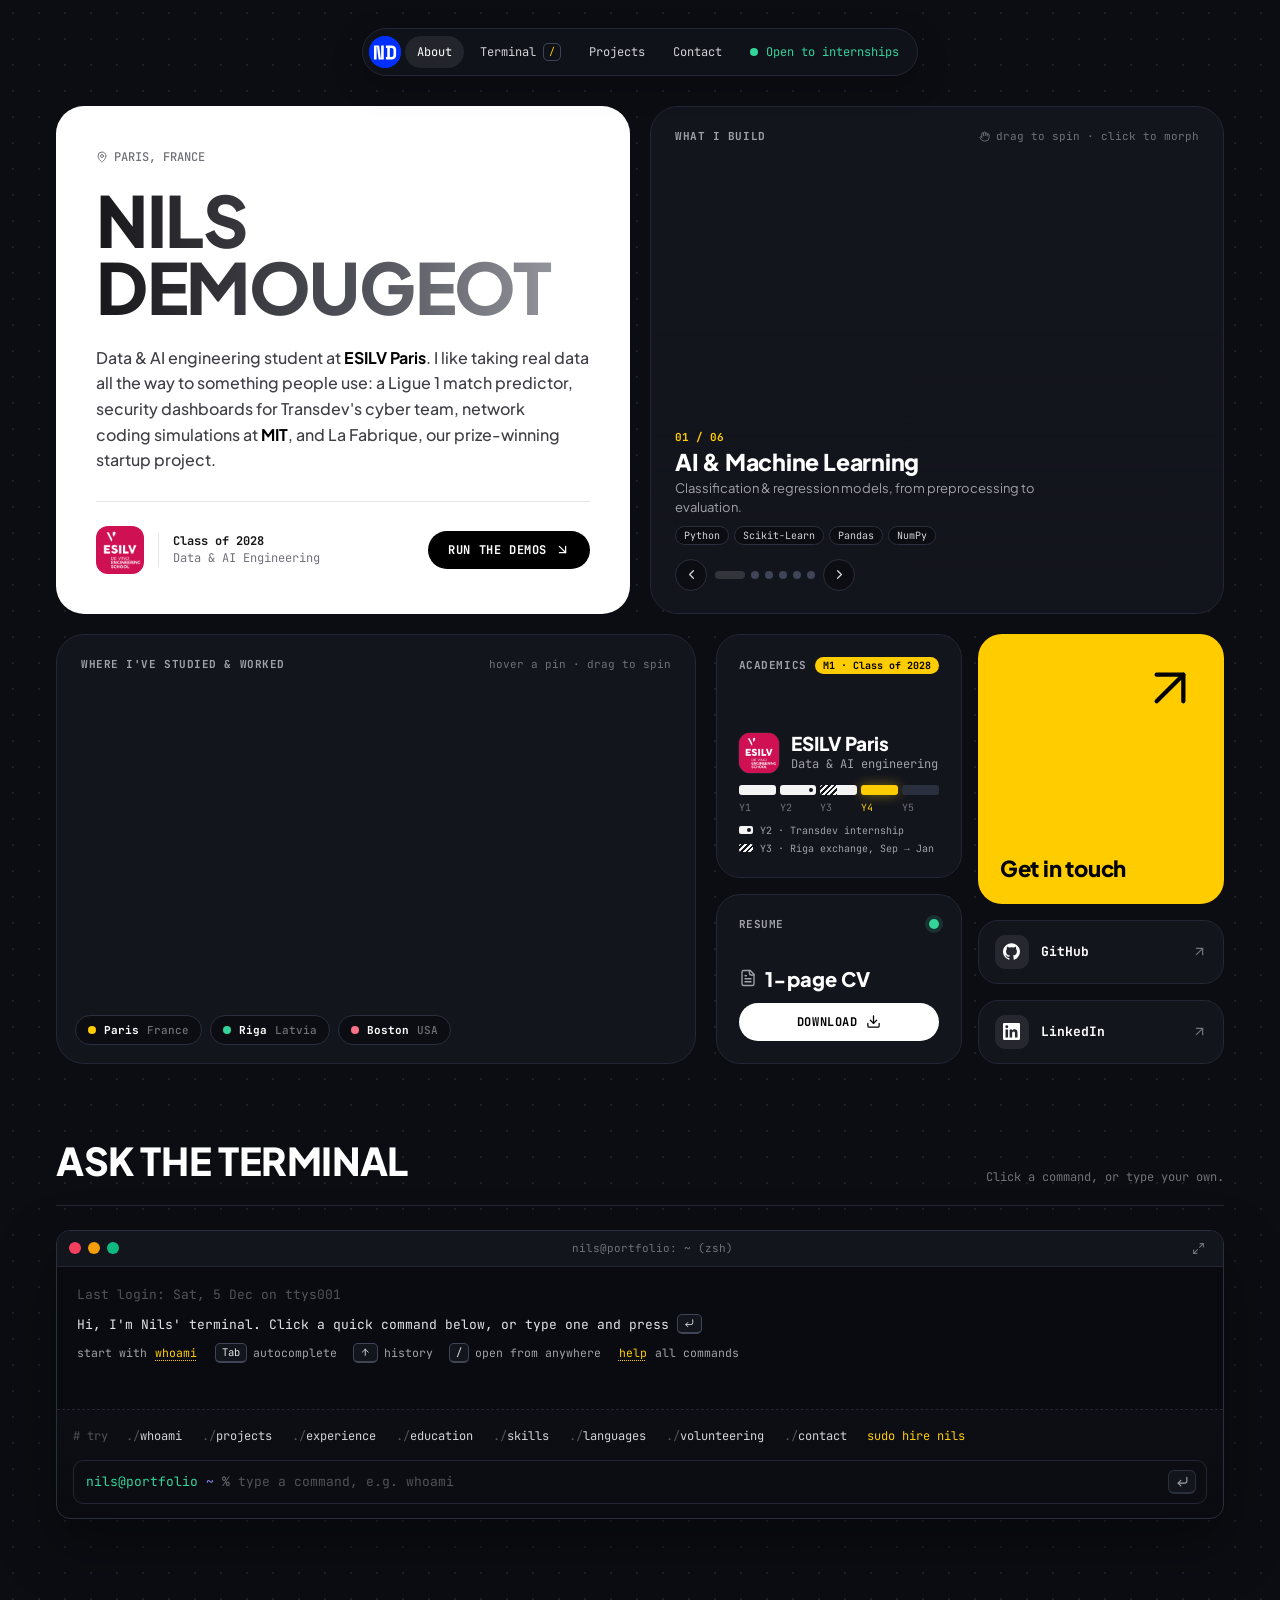
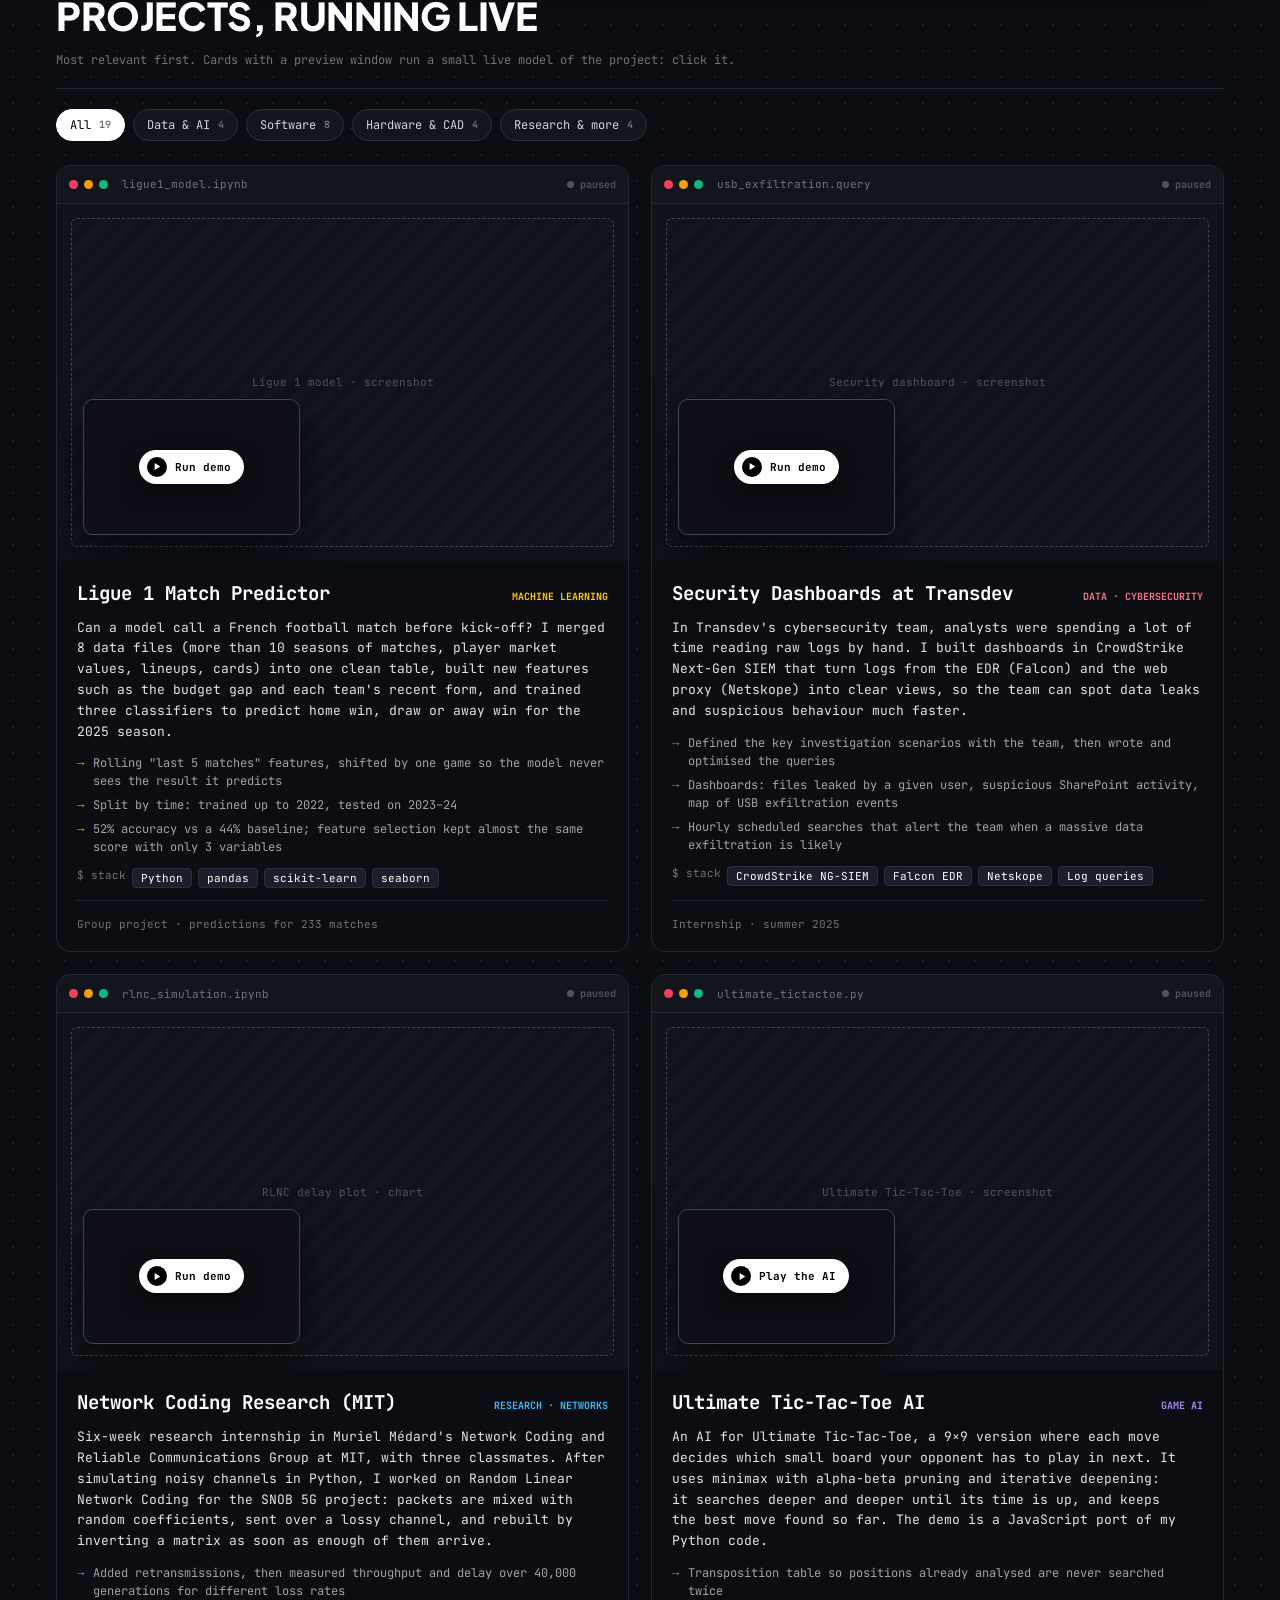
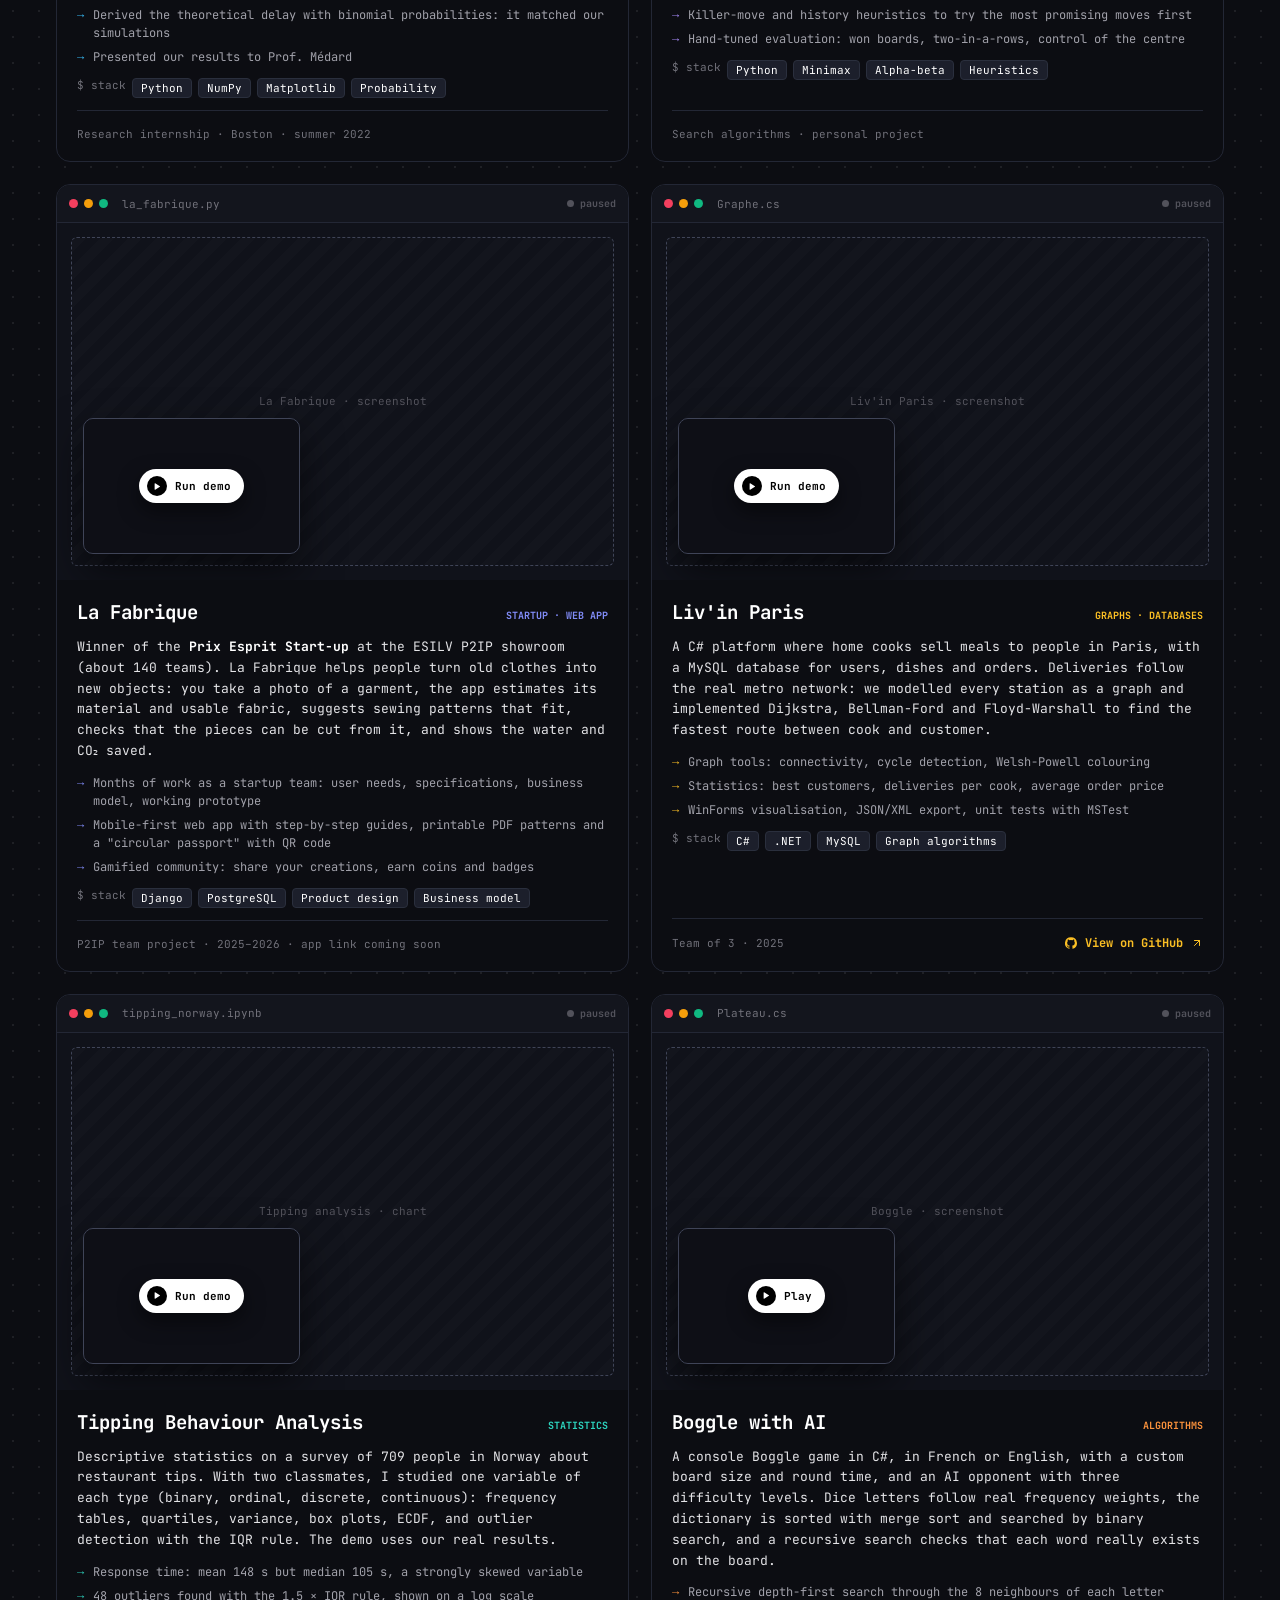
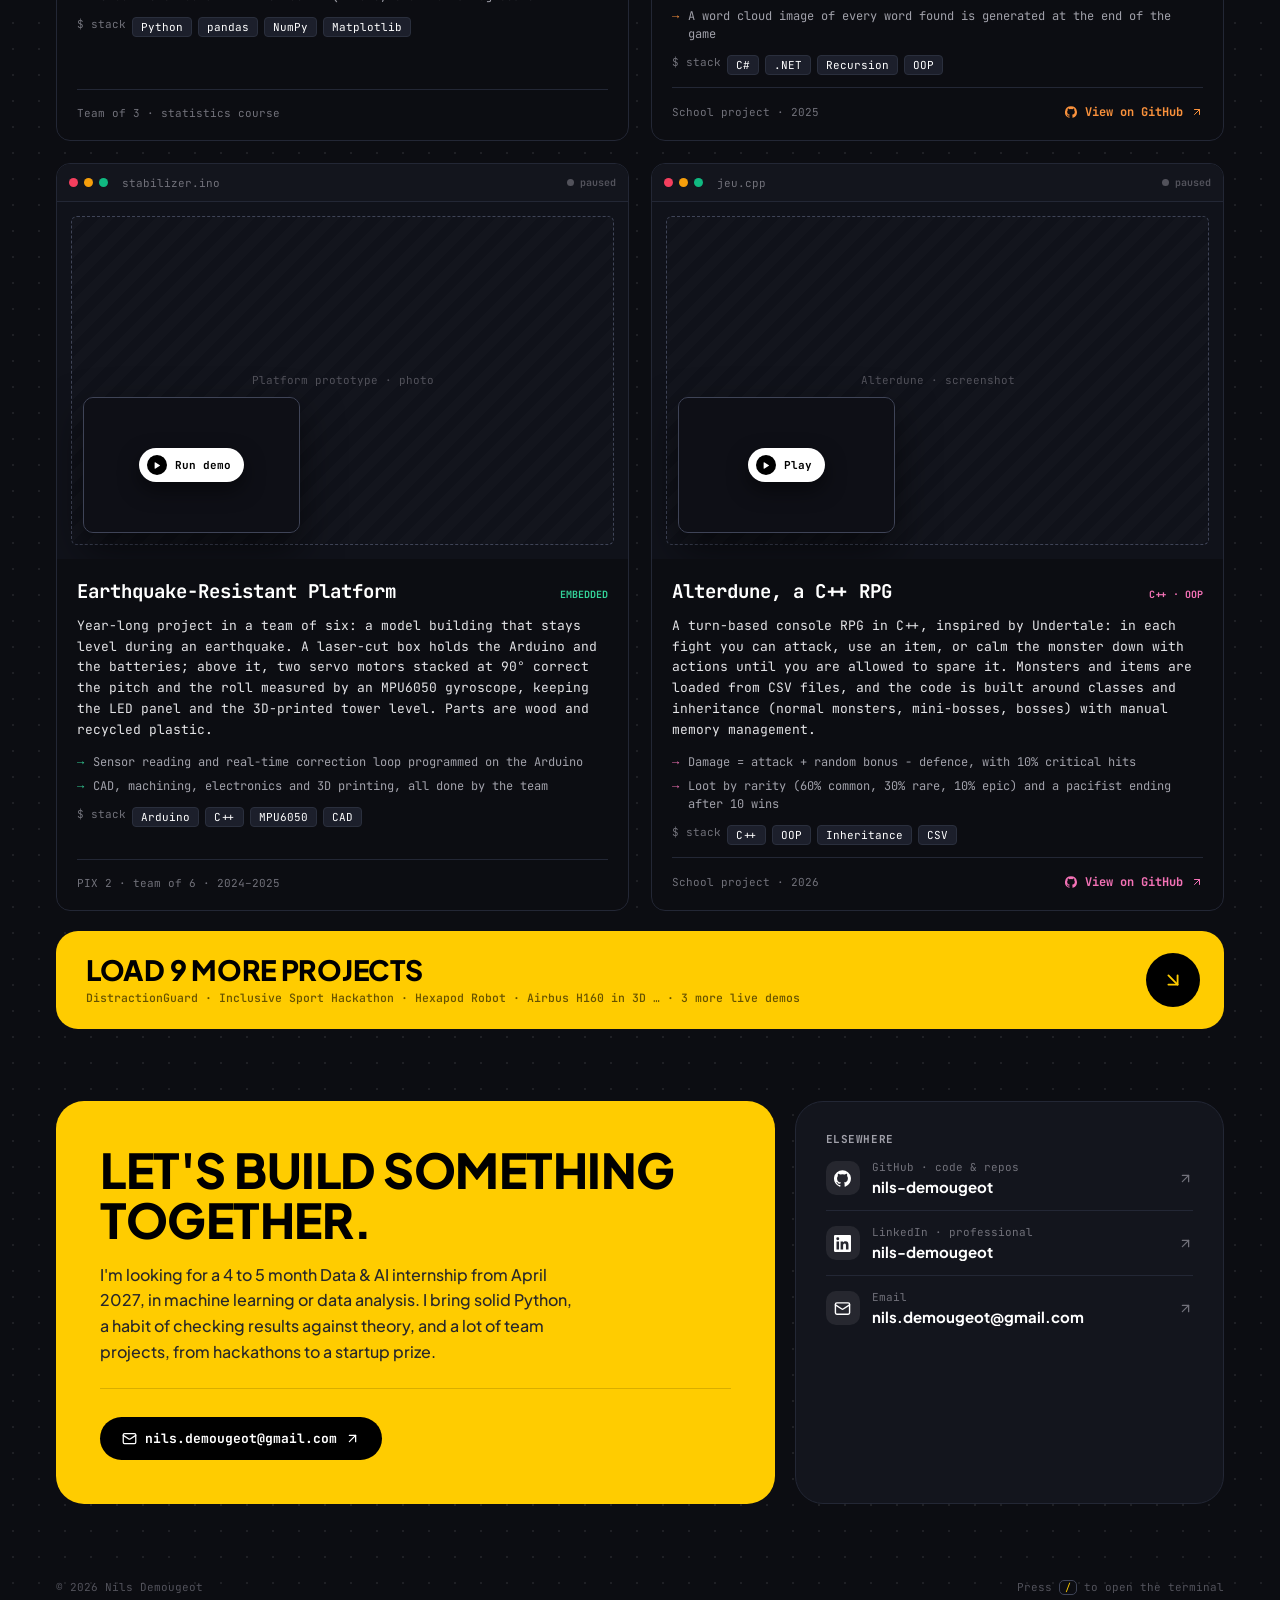
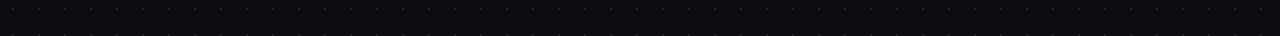
==== index.html @ 5288e1e4 "portfolio-v1" ====
<!DOCTYPE html>
<html lang="en">
<head>
  <meta charset="utf-8">
  <meta name="viewport" content="width=device-width, initial-scale=1">
  <title>Nils Demougeot · Data & AI Engineering</title>
  <meta name="description" content="Nils Demougeot, Data & AI engineering student at ESILV Paris. Machine learning, full-stack web, embedded systems, networks and security. Looking for a Data / AI internship from April 2027.">
  <meta name="author" content="Nils Demougeot">
  <meta name="theme-color" content="#0c0d12">
  <meta property="og:type" content="website">
  <meta property="og:title" content="Nils Demougeot · Data & AI Engineering">
  <meta property="og:description" content="Interactive portfolio: machine learning, full-stack web, embedded systems and networks. Projects running live in the browser.">
  <meta property="og:url" content="https://nils-demougeot.github.io/">
  <meta name="twitter:card" content="summary">
  <link rel="icon" href="assets/img/logo-nd.png" type="image/png">
  <link rel="apple-touch-icon" href="assets/img/logo-nd.png">
  <link rel="preload" href="assets/fonts/plus-jakarta-sans-latin.woff2" as="font" type="font/woff2" crossorigin>
  <link rel="preload" href="assets/fonts/jetbrains-mono-latin.woff2" as="font" type="font/woff2" crossorigin>
  <link rel="stylesheet" href="assets/css/style.css">
  <script>
    // Decide before first paint whether the intro plays, so nothing flashes.
    (function () {
      var d = document.documentElement, seen = false;
      try { seen = sessionStorage.getItem('nd-intro') === '1'; } catch (e) {}
      var reduce = window.matchMedia && matchMedia('(prefers-reduced-motion: reduce)').matches;
      d.classList.add('js');
      if (!seen && !reduce && !location.hash) d.classList.add('intro-on');
    })();
  </script>
</head>
<body>

<svg class="sprite" xmlns="http://www.w3.org/2000/svg" aria-hidden="true">
  <symbol id="i-arrow-up-right" viewBox="0 0 24 24"><path d="M7 17 17 7"/><path d="M7 7h10v10"/></symbol>
  <symbol id="i-arrow-down-right" viewBox="0 0 24 24"><path d="m7 7 10 10"/><path d="M17 7v10H7"/></symbol>
  <symbol id="i-arrow-left" viewBox="0 0 24 24"><path d="m12 19-7-7 7-7"/><path d="M19 12H5"/></symbol>
  <symbol id="i-arrow-up" viewBox="0 0 24 24"><path d="M12 19V5"/><path d="m5 12 7-7 7 7"/></symbol>
  <symbol id="i-chevron-left" viewBox="0 0 24 24"><path d="m15 18-6-6 6-6"/></symbol>
  <symbol id="i-chevron-right" viewBox="0 0 24 24"><path d="m9 18 6-6-6-6"/></symbol>
  <symbol id="i-download" viewBox="0 0 24 24"><path d="M21 15v4a2 2 0 0 1-2 2H5a2 2 0 0 1-2-2v-4"/><path d="m7 10 5 5 5-5"/><path d="M12 15V3"/></symbol>
  <symbol id="i-play" viewBox="0 0 24 24"><path d="M7 4.5v15a1 1 0 0 0 1.5.86l12.5-7.5a1 1 0 0 0 0-1.72L8.5 3.64A1 1 0 0 0 7 4.5z" fill="currentColor" stroke="none"/></symbol>
  <symbol id="i-refresh" viewBox="0 0 24 24"><path d="M3 12a9 9 0 1 0 9-9 9.75 9.75 0 0 0-6.74 2.74L3 8"/><path d="M3 3v5h5"/></symbol>
  <symbol id="i-enter" viewBox="0 0 24 24"><path d="m9 10-5 5 5 5"/><path d="M20 4v7a4 4 0 0 1-4 4H4"/></symbol>
  <symbol id="i-check" viewBox="0 0 24 24"><path d="M20 6 9 17l-5-5"/></symbol>
  <symbol id="i-mail" viewBox="0 0 24 24"><rect x="2" y="4" width="20" height="16" rx="2"/><path d="m22 7-8.97 5.7a1.94 1.94 0 0 1-2.06 0L2 7"/></symbol>
  <symbol id="i-user" viewBox="0 0 24 24"><circle cx="12" cy="8" r="5"/><path d="M20 21a8 8 0 0 0-16 0"/></symbol>
  <symbol id="i-briefcase" viewBox="0 0 24 24"><path d="M16 20V4a2 2 0 0 0-2-2h-4a2 2 0 0 0-2 2v16"/><rect x="2" y="6" width="20" height="14" rx="2"/></symbol>
  <symbol id="i-cap" viewBox="0 0 24 24"><path d="M21.42 10.92a1 1 0 0 0-.02-1.84L12.83 5.18a2 2 0 0 0-1.66 0L2.6 9.08a1 1 0 0 0 0 1.83l8.57 3.91a2 2 0 0 0 1.66 0z"/><path d="M22 10v6"/><path d="M6 12.5V16a6 3 0 0 0 12 0v-3.5"/></symbol>
  <symbol id="i-cpu" viewBox="0 0 24 24"><rect x="4" y="4" width="16" height="16" rx="2"/><rect x="9" y="9" width="6" height="6" rx="1"/><path d="M15 2v2M15 20v2M2 15h2M2 9h2M20 15h2M20 9h2M9 2v2M9 20v2"/></symbol>
  <symbol id="i-languages" viewBox="0 0 24 24"><path d="m5 8 6 6"/><path d="m4 14 6-6 2-3"/><path d="M2 5h12"/><path d="M7 2h1"/><path d="m22 22-5-10-5 10"/><path d="M14 18h6"/></symbol>
  <symbol id="i-leaf" viewBox="0 0 24 24"><path d="M11 20A7 7 0 0 1 9.8 6.1C15.5 5 17 4.48 19 2c1 2 2 4.18 2 8 0 5.5-4.78 10-10 10Z"/><path d="M2 21c0-3 1.85-5.36 5.08-6C9.5 14.52 12 13 13 12"/></symbol>
  <symbol id="i-sparkles" viewBox="0 0 24 24"><path d="M9.94 15.5A2 2 0 0 0 8.5 14.06l-6.14-1.58a.5.5 0 0 1 0-.96L8.5 9.94A2 2 0 0 0 9.94 8.5l1.58-6.14a.5.5 0 0 1 .96 0l1.58 6.14a2 2 0 0 0 1.44 1.44l6.14 1.58a.5.5 0 0 1 0 .96l-6.14 1.58a2 2 0 0 0-1.44 1.44l-1.58 6.14a.5.5 0 0 1-.96 0z"/></symbol>
  <symbol id="i-maximize" viewBox="0 0 24 24"><path d="M15 3h6v6"/><path d="M9 21H3v-6"/><path d="m21 3-7 7"/><path d="m3 21 7-7"/></symbol>
  <symbol id="i-minimize" viewBox="0 0 24 24"><path d="M4 14h6v6"/><path d="M20 10h-6V4"/><path d="m14 10 7-7"/><path d="m3 21 7-7"/></symbol>
  <symbol id="i-pin" viewBox="0 0 24 24"><path d="M20 10c0 5-5.54 10.19-7.4 11.8a1 1 0 0 1-1.2 0C9.54 20.19 4 15 4 10a8 8 0 0 1 16 0"/><circle cx="12" cy="10" r="3"/></symbol>
  <symbol id="i-scissors" viewBox="0 0 24 24"><circle cx="6" cy="6" r="3"/><circle cx="6" cy="18" r="3"/><path d="M20 4 8.12 15.88"/><path d="M14.47 14.48 20 20"/><path d="M8.12 8.12 12 12"/></symbol>
  <symbol id="i-file" viewBox="0 0 24 24"><path d="M15 2H6a2 2 0 0 0-2 2v16a2 2 0 0 0 2 2h12a2 2 0 0 0 2-2V7Z"/><path d="M14 2v4a2 2 0 0 0 2 2h4"/><path d="M10 9H8M16 13H8M16 17H8"/></symbol>
  <symbol id="i-hand" viewBox="0 0 24 24"><path d="M18 11V6a2 2 0 0 0-4 0v0"/><path d="M14 10V4a2 2 0 0 0-4 0v2"/><path d="M10 10.5V6a2 2 0 0 0-4 0v8"/><path d="M18 8a2 2 0 1 1 4 0v6a8 8 0 0 1-8 8h-2c-2.8 0-4.5-.86-5.99-2.34l-3.6-3.6a2 2 0 0 1 2.83-2.82L7 15"/></symbol>
  <symbol id="i-github" viewBox="0 0 24 24"><path fill="currentColor" stroke="none" d="M12 .3a12 12 0 0 0-3.8 23.38c.6.12.83-.26.83-.57L9 21.07c-3.34.72-4.04-1.61-4.04-1.61-.55-1.39-1.34-1.76-1.34-1.76-1.08-.74.09-.73.09-.73 1.2.09 1.84 1.24 1.84 1.24 1.07 1.83 2.8 1.3 3.49 1 .1-.78.42-1.31.76-1.61-2.66-.3-5.47-1.33-5.47-5.93 0-1.31.47-2.38 1.24-3.22-.14-.3-.54-1.52.1-3.18 0 0 1-.32 3.3 1.23a11.5 11.5 0 0 1 6 0c2.28-1.55 3.29-1.23 3.29-1.23.64 1.66.24 2.88.12 3.18a4.65 4.65 0 0 1 1.23 3.22c0 4.61-2.8 5.63-5.48 5.92.42.36.81 1.1.81 2.22l-.01 3.29c0 .31.2.69.82.57A12 12 0 0 0 12 .3"/></symbol>
  <symbol id="i-linkedin" viewBox="0 0 24 24"><path fill="currentColor" stroke="none" d="M20.45 20.45h-3.56v-5.57c0-1.33-.02-3.04-1.85-3.04-1.85 0-2.14 1.45-2.14 2.94v5.67H9.35V9h3.41v1.56h.05c.48-.9 1.64-1.85 3.37-1.85 3.6 0 4.27 2.37 4.27 5.46v6.28zM5.34 7.43a2.06 2.06 0 1 1 0-4.13 2.06 2.06 0 0 1 0 4.13zM7.12 20.45H3.56V9h3.56v11.45zM22.22 0H1.77C.79 0 0 .77 0 1.73v20.54C0 23.23.79 24 1.77 24h20.45c.98 0 1.78-.77 1.78-1.73V1.73C24 .77 23.2 0 22.22 0z"/></symbol>
</svg>

<!-- Intro: a small dotted globe assembles while the name slides in -->
<div id="intro" aria-hidden="true">
  <div class="intro-stage">
    <canvas id="introCanvas"></canvas>
    <div class="intro-name" id="introName">Nils Demougeot</div>
    <div class="intro-sub">Data &amp; AI Engineering · Paris</div>
    <i class="intro-bar"><b></b></i>
  </div>
  <span class="intro-skip">click to skip</span>
  <canvas id="introFx"></canvas>
</div>

<!-- Dot grid: drawn on canvas so the cursor can light it and gently push the dots -->
<canvas id="grid" aria-hidden="true"></canvas>

<div class="page">
  <nav class="nav" aria-label="Main">
    <div class="nav-pill">
      <a href="#top" class="nav-logo" aria-label="Back to top"><img src="assets/img/logo-nd.png" alt="ND" width="32" height="32"></a>
      <a href="#top" class="nav-link">About</a>
      <a href="#terminal" class="nav-link">Terminal <kbd>/</kbd></a>
      <a href="#demos" class="nav-link">Projects</a>
      <a href="#contact" class="nav-link">Contact</a>
      <span class="nav-status"><i></i>Open to internships</span>
    </div>
  </nav>

  <main id="top">
    <section class="bento">
      <div class="row">
        <article class="card card-hello" data-card data-accent="#FFCC00" data-enter>
          <div>
            <span class="hello-eyebrow"><svg class="ic"><use href="#i-pin"/></svg>Paris, France</span>
            <h1 class="hero-title" id="heroTitle"><span>Nils</span><span>Demougeot</span></h1>
            <p class="hello-lead">Data &amp; AI engineering student at <strong>ESILV Paris</strong>. I like taking real data all the way to something people use: a Ligue 1 match predictor, security dashboards for Transdev's cyber team, network coding simulations at <strong>MIT</strong>, and La Fabrique, our prize-winning startup project.</p>
          </div>
          <div class="hello-foot">
            <div class="school">
              <span class="school-logo"><img src="assets/img/logos/esilv.png" alt="ESILV, De Vinci Engineering School" width="48" height="48"></span>
              <div class="school-txt"><b>Class of 2028</b><span>Data &amp; AI Engineering</span></div>
            </div>
            <a href="#demos" class="btn btn-dark">Run the demos <svg class="ic"><use href="#i-arrow-down-right"/></svg></a>
          </div>
        </article>

        <article class="card card-build" id="build" data-card data-accent="#FFCC00" data-enter>
          <canvas id="buildCanvas" aria-label="3D particle illustration of what I build"></canvas>
          <div class="build-top">
            <span class="eyebrow">What I build</span>
            <span class="hint"><svg class="ic"><use href="#i-hand"/></svg>drag to spin · click to morph</span>
          </div>
          <div class="build-bottom">
            <div class="build-info" id="buildInfo" aria-live="polite">
              <span class="build-idx" id="buildIdx">01 / 06</span>
              <span class="build-label" id="buildLabel">AI &amp; Machine Learning</span>
              <span class="build-blurb" id="buildBlurb"></span>
              <span class="build-tags" id="buildTags"></span>
            </div>
            <div class="build-nav">
              <button class="icon-btn" id="buildPrev" type="button" aria-label="Previous category"><svg class="ic"><use href="#i-chevron-left"/></svg></button>
              <div class="build-dots" id="buildDots"></div>
              <button class="icon-btn" id="buildNext" type="button" aria-label="Next category"><svg class="ic"><use href="#i-chevron-right"/></svg></button>
            </div>
          </div>
        </article>
      </div>

      <div class="row">
        <article class="card card-globe" id="globe" data-card data-accent="#34d399" data-enter>
          <canvas id="globeCanvas" aria-label="Interactive globe of places I studied and worked"></canvas>
          <div class="build-top">
            <span class="eyebrow">Where I've studied &amp; worked</span>
            <span class="hint">hover a pin · drag to spin</span>
          </div>
          <div class="globe-places">
            <button type="button" class="place" data-place="paris" style="--c:#FFCC00"><i></i>Paris<small>France</small></button>
            <button type="button" class="place" data-place="riga" style="--c:#34d399"><i></i>Riga<small>Latvia</small></button>
            <button type="button" class="place" data-place="boston" style="--c:#fb7185"><i></i>Boston<small>USA</small></button>
          </div>
          <div class="globe-pop" id="globePop" hidden></div>
        </article>

        <div class="side">
          <div class="side-col">
            <article class="card card-mini card-acad" data-card data-accent="#FFCC00" data-enter role="button" tabindex="0" aria-label="Open my education in the terminal">
              <div class="mini-head"><span class="eyebrow">Academics</span><span class="badge">M1 · Class of 2028</span></div>
              <div class="acad-school">
                <span class="logo-tile brand"><img src="assets/img/logos/esilv.png" alt="ESILV"></span>
                <div><b>ESILV Paris</b><span>Data &amp; AI engineering</span></div>
              </div>
              <div class="years">
                <div class="years-bar"><i></i><i class="dot"></i><i class="half"></i><i class="now"></i><i class="todo"></i></div>
                <div class="years-lbl"><span>Y1</span><span>Y2</span><span>Y3</span><span class="now">Y4</span><span>Y5</span></div>
                <div class="years-legend">
                  <span><i class="sw sw-dot"></i>Y2 · Transdev internship</span>
                  <span><i class="sw sw-half"></i>Y3 · Riga exchange, Sep → Jan</span>
                </div>
              </div>
            </article>
            <article class="card card-mini card-cv" data-card data-accent="#34d399" data-enter>
              <div class="mini-head"><span class="eyebrow">Resume</span><i class="live-dot"></i></div>
              <div class="cv-title"><svg class="ic"><use href="#i-file"/></svg>1-page CV</div>
              <a class="btn btn-light" href="assets/cv/Nils_Demougeot_CV.pdf" download="Nils_Demougeot_CV.pdf">Download <svg class="ic"><use href="#i-download"/></svg></a>
            </article>
          </div>
          <div class="side-col">
            <a class="card card-touch" href="mailto:nils.demougeot@gmail.com" data-card data-accent="#FFCC00" data-enter>
              <svg class="ic touch-arrow"><use href="#i-arrow-up-right"/></svg>
              <span>Get in touch</span>
            </a>
            <a class="card card-social" href="https://github.com/nils-demougeot" target="_blank" rel="noopener" data-card data-accent="#e4e4e7" data-enter>
              <span class="social-ic"><svg class="ic"><use href="#i-github"/></svg></span>GitHub<svg class="ic ext"><use href="#i-arrow-up-right"/></svg>
            </a>
            <a class="card card-social" href="https://www.linkedin.com/in/nils-demougeot/" target="_blank" rel="noopener" data-card data-accent="#0a66c2" data-enter>
              <span class="social-ic li"><svg class="ic"><use href="#i-linkedin"/></svg></span>LinkedIn<svg class="ic ext"><use href="#i-arrow-up-right"/></svg>
            </a>
          </div>
        </div>
      </div>
    </section>

    <section id="terminal" class="section reveal">
      <header class="sec-head">
        <h2>Ask the terminal</h2>
        <span>Click a command, or type your own.</span>
      </header>
      <div class="term" id="term" data-card data-accent="#34d399">
        <div class="term-bar">
          <button type="button" class="tl tl-r" data-term="clear" aria-label="Clear terminal" title="clear"></button>
          <button type="button" class="tl tl-y" data-term="compact" aria-label="Minimize terminal" title="minimize"></button>
          <button type="button" class="tl tl-g" data-term="expand" aria-label="Expand terminal" title="expand"></button>
          <span class="term-title">nils@portfolio: ~ (zsh)</span>
          <button type="button" class="term-size" id="termSize" aria-label="Toggle terminal size"><svg class="ic"><use href="#i-maximize"/></svg></button>
        </div>
        <div class="term-out" id="termOut" role="log" aria-live="polite"></div>
        <div class="term-foot">
          <div class="quick">
            <span class="quick-lbl"># try</span>
            <button type="button" class="qc" data-run="whoami">whoami</button>
            <button type="button" class="qc" data-run="projects">projects</button>
            <button type="button" class="qc" data-run="experience">experience</button>
            <button type="button" class="qc" data-run="education">education</button>
            <button type="button" class="qc" data-run="skills">skills</button>
            <button type="button" class="qc" data-run="languages">languages</button>
            <button type="button" class="qc" data-run="volunteering">volunteering</button>
            <button type="button" class="qc" data-run="contact">contact</button>
            <button type="button" class="qc qc-sudo" data-run="sudo hire nils">sudo hire nils</button>
          </div>
          <form class="term-input" id="termForm" autocomplete="off">
            <label for="termInput" class="prompt"><span class="p-user">nils@portfolio</span> <span class="p-dir">~</span> <span class="p-sym">%</span></label>
            <input id="termInput" spellcheck="false" autocapitalize="off" placeholder="type a command, e.g. whoami">
            <button type="submit" class="enter-key" aria-label="Run command"><svg class="ic"><use href="#i-enter"/></svg></button>
          </form>
        </div>
      </div>
    </section>

    <section id="demos" class="section reveal">
      <header class="sec-head">
        <h2>Projects, running live</h2>
        <span>Most relevant first. Cards with a preview window run a small live model of the project: click it.</span>
      </header>

      <div class="proj-filters" role="toolbar" aria-label="Filter projects">
        <button type="button" class="pf is-on" data-filter="all" aria-pressed="true">All <b>19</b></button>
        <button type="button" class="pf" data-filter="ai" aria-pressed="false">Data &amp; AI <b>4</b></button>
        <button type="button" class="pf" data-filter="sw" aria-pressed="false">Software <b>8</b></button>
        <button type="button" class="pf" data-filter="hw" aria-pressed="false">Hardware &amp; CAD <b>4</b></button>
        <button type="button" class="pf" data-filter="more" aria-pressed="false">Research &amp; more <b>4</b></button>
      </div>

      <!-- To add a screenshot: replace a card's <div class="cover">…</div> with <img class="cover-img" src="assets/img/projects/NAME.jpg" alt="…"> -->
      <div class="projects" id="projects">

        <!-- 01 · Data & AI -->
        <article class="proj" id="p-ligue1" data-demo="ligue1" data-cat="ai" style="--c:#FFCC00" data-card data-accent="#FFCC00">
          <div class="proj-bar"><i class="r"></i><i class="y"></i><i class="g"></i><span class="file">ligue1_model.ipynb</span><span class="status"><i></i><em>paused</em></span><button type="button" class="pip-back" data-stop><svg class="ic"><use href="#i-arrow-left"/></svg>Back to cover</button></div>
          <div class="proj-stage">
            <div class="cover"><span>Ligue 1 model · screenshot</span></div>
            <div class="pip">
              <div class="pip-canvas"><canvas></canvas></div>
              <button type="button" class="pip-run" data-activate="ligue1"><span><i><svg class="ic"><use href="#i-play"/></svg></i>Run demo</span></button>
              <div class="pip-ctrl">
                <button type="button" class="pill-btn" data-act="random" style="background:#FFCC00">Random match <svg class="ic"><use href="#i-refresh"/></svg></button>
                <button type="button" class="pill-btn ghost" data-act="mode" data-out="mode">Model scores</button>
                <span class="pip-note" data-out="note">drag the sliders</span>
              </div>
            </div>
          </div>
          <div class="proj-body">
            <div class="proj-title"><h3>Ligue 1 Match Predictor</h3><span class="tag">MACHINE LEARNING</span></div>
            <p>Can a model call a French football match before kick-off? I merged 8 data files (more than 10 seasons of matches, player market values, lineups, cards) into one clean table, built new features such as the budget gap and each team's recent form, and trained three classifiers to predict home win, draw or away win for the 2025 season.</p>
            <ul class="facts">
              <li>Rolling "last 5 matches" features, shifted by one game so the model never sees the result it predicts</li>
              <li>Split by time: trained up to 2022, tested on 2023–24</li>
              <li>52% accuracy vs a 44% baseline; feature selection kept almost the same score with only 3 variables</li>
            </ul>
            <div class="stack"><span class="stack-lbl">$ stack</span><span>Python</span><span>pandas</span><span>scikit-learn</span><span>seaborn</span></div>
            <div class="proj-foot"><span>Group project · predictions for 233 matches</span></div>
          </div>
        </article>

        <!-- 02 · Data & AI -->
        <article class="proj" id="p-siem" data-demo="siem" data-cat="ai" style="--c:#fb7185" data-card data-accent="#fb7185">
          <div class="proj-bar"><i class="r"></i><i class="y"></i><i class="g"></i><span class="file">usb_exfiltration.query</span><span class="status"><i></i><em>paused</em></span><button type="button" class="pip-back" data-stop><svg class="ic"><use href="#i-arrow-left"/></svg>Back to cover</button></div>
          <div class="proj-stage">
            <div class="cover"><span>Security dashboard · screenshot</span></div>
            <div class="pip">
              <div class="pip-canvas"><canvas></canvas></div>
              <button type="button" class="pip-run" data-activate="siem"><span><i><svg class="ic"><use href="#i-play"/></svg></i>Run demo</span></button>
              <div class="pip-ctrl">
                <button type="button" class="pill-btn" data-act="exfil" style="background:#fb7185">Simulate a data leak</button>
                <span class="pip-note" data-out="note">simulated USB activity · no real data</span>
              </div>
            </div>
          </div>
          <div class="proj-body">
            <div class="proj-title"><h3>Security Dashboards at Transdev</h3><span class="tag">DATA · CYBERSECURITY</span></div>
            <p>In Transdev's cybersecurity team, analysts were spending a lot of time reading raw logs by hand. I built dashboards in CrowdStrike Next-Gen SIEM that turn logs from the EDR (Falcon) and the web proxy (Netskope) into clear views, so the team can spot data leaks and suspicious behaviour much faster.</p>
            <ul class="facts">
              <li>Defined the key investigation scenarios with the team, then wrote and optimised the queries</li>
              <li>Dashboards: files leaked by a given user, suspicious SharePoint activity, map of USB exfiltration events</li>
              <li>Hourly scheduled searches that alert the team when a massive data exfiltration is likely</li>
            </ul>
            <div class="stack"><span class="stack-lbl">$ stack</span><span>CrowdStrike NG-SIEM</span><span>Falcon EDR</span><span>Netskope</span><span>Log queries</span></div>
            <div class="proj-foot"><span>Internship · summer 2025</span></div>
          </div>
        </article>

        <!-- 03 · Research -->
        <article class="proj" id="p-mit" data-demo="mit" data-cat="more" style="--c:#38bdf8" data-card data-accent="#38bdf8">
          <div class="proj-bar"><i class="r"></i><i class="y"></i><i class="g"></i><span class="file">rlnc_simulation.ipynb</span><span class="status"><i></i><em>paused</em></span><button type="button" class="pip-back" data-stop><svg class="ic"><use href="#i-arrow-left"/></svg>Back to cover</button></div>
          <div class="proj-stage">
            <div class="cover"><span>RLNC delay plot · chart</span></div>
            <div class="pip">
              <div class="pip-canvas"><canvas></canvas></div>
              <button type="button" class="pip-run" data-activate="mit"><span><i><svg class="ic"><use href="#i-play"/></svg></i>Run demo</span></button>
              <div class="pip-ctrl">
                <button type="button" class="pill-btn" data-act="p" style="background:#38bdf8"><span data-out="p">p = 20%</span> <svg class="ic"><use href="#i-refresh"/></svg></button>
                <button type="button" class="pill-btn ghost" data-act="n"><span data-out="n">10 coded packets</span></button>
                <button type="button" class="pill-btn ghost" data-act="batch"><span data-out="batch">Simulate 10k</span></button>
              </div>
            </div>
          </div>
          <div class="proj-body">
            <div class="proj-title"><h3>Network Coding Research (MIT)</h3><span class="tag">RESEARCH · NETWORKS</span></div>
            <p>Six-week research internship in Muriel Médard's Network Coding and Reliable Communications Group at MIT, with three classmates. After simulating noisy channels in Python, I worked on Random Linear Network Coding for the SNOB 5G project: packets are mixed with random coefficients, sent over a lossy channel, and rebuilt by inverting a matrix as soon as enough of them arrive.</p>
            <ul class="facts">
              <li>Added retransmissions, then measured throughput and delay over 40,000 generations for different loss rates</li>
              <li>Derived the theoretical delay with binomial probabilities: it matched our simulations</li>
              <li>Presented our results to Prof. Médard</li>
            </ul>
            <div class="stack"><span class="stack-lbl">$ stack</span><span>Python</span><span>NumPy</span><span>Matplotlib</span><span>Probability</span></div>
            <div class="proj-foot"><span>Research internship · Boston · summer 2022</span></div>
          </div>
        </article>

        <!-- 04 · Data & AI -->
        <article class="proj" id="p-uttt" data-demo="uttt" data-cat="ai sw" style="--c:#a78bfa" data-card data-accent="#a78bfa">
          <div class="proj-bar"><i class="r"></i><i class="y"></i><i class="g"></i><span class="file">ultimate_tictactoe.py</span><span class="status"><i></i><em>paused</em></span><button type="button" class="pip-back" data-stop><svg class="ic"><use href="#i-arrow-left"/></svg>Back to cover</button></div>
          <div class="proj-stage">
            <div class="cover"><span>Ultimate Tic-Tac-Toe · screenshot</span></div>
            <div class="pip">
              <div class="pip-canvas"><canvas></canvas></div>
              <button type="button" class="pip-run" data-activate="uttt"><span><i><svg class="ic"><use href="#i-play"/></svg></i>Play the AI</span></button>
              <div class="pip-ctrl">
                <button type="button" class="pill-btn" data-act="new" style="background:#a78bfa">New game <svg class="ic"><use href="#i-refresh"/></svg></button>
                <button type="button" class="pill-btn ghost" data-act="watch" data-out="mode">Watch AI vs AI</button>
                <span class="pip-note" data-out="note">you are X · click a cell</span>
              </div>
            </div>
          </div>
          <div class="proj-body">
            <div class="proj-title"><h3>Ultimate Tic-Tac-Toe AI</h3><span class="tag">GAME AI</span></div>
            <p>An AI for Ultimate Tic-Tac-Toe, a 9×9 version where each move decides which small board your opponent has to play in next. It uses minimax with alpha-beta pruning and iterative deepening: it searches deeper and deeper until its time is up, and keeps the best move found so far. The demo is a JavaScript port of my Python code.</p>
            <ul class="facts">
              <li>Transposition table so positions already analysed are never searched twice</li>
              <li>Killer-move and history heuristics to try the most promising moves first</li>
              <li>Hand-tuned evaluation: won boards, two-in-a-rows, control of the centre</li>
            </ul>
            <div class="stack"><span class="stack-lbl">$ stack</span><span>Python</span><span>Minimax</span><span>Alpha-beta</span><span>Heuristics</span></div>
            <div class="proj-foot"><span>Search algorithms · personal project</span></div>
          </div>
        </article>

        <!-- 05 · Software -->
        <article class="proj" id="p-fabrique" data-demo="fabrique" data-cat="sw" style="--c:#818cf8" data-card data-accent="#818cf8">
          <div class="proj-bar"><i class="r"></i><i class="y"></i><i class="g"></i><span class="file">la_fabrique.py</span><span class="status"><i></i><em>paused</em></span><button type="button" class="pip-back" data-stop><svg class="ic"><use href="#i-arrow-left"/></svg>Back to cover</button></div>
          <div class="proj-stage">
            <div class="cover"><span>La Fabrique · screenshot</span></div>
            <div class="pip">
              <div class="pip-canvas"><canvas></canvas></div>
              <button type="button" class="pip-run" data-activate="fabrique"><span><i><svg class="ic"><use href="#i-play"/></svg></i>Run demo</span></button>
              <div class="pip-ctrl">
                <button type="button" class="pill-btn" data-act="garment" style="background:#818cf8">Garment: <span data-out="garment">T-shirt</span> <svg class="ic"><use href="#i-refresh"/></svg></button>
                <button type="button" class="pill-btn ghost" data-act="pattern">Pattern: <span data-out="pattern">Tote bag</span></button>
                <span class="pip-note" data-out="note">does the pattern fit?</span>
              </div>
            </div>
          </div>
          <div class="proj-body">
            <div class="proj-title"><h3>La Fabrique</h3><span class="tag">STARTUP · WEB APP</span></div>
            <p>Winner of the <strong>Prix Esprit Start-up</strong> at the ESILV P2IP showroom (about 140 teams). La Fabrique helps people turn old clothes into new objects: you take a photo of a garment, the app estimates its material and usable fabric, suggests sewing patterns that fit, checks that the pieces can be cut from it, and shows the water and CO₂ saved.</p>
            <ul class="facts">
              <li>Months of work as a startup team: user needs, specifications, business model, working prototype</li>
              <li>Mobile-first web app with step-by-step guides, printable PDF patterns and a "circular passport" with QR code</li>
              <li>Gamified community: share your creations, earn coins and badges</li>
            </ul>
            <div class="stack"><span class="stack-lbl">$ stack</span><span>Django</span><span>PostgreSQL</span><span>Product design</span><span>Business model</span></div>
            <!-- App link: replace this <span> with <a class="proj-link" href="https://…">Open the app</a> once it is live -->
            <div class="proj-foot"><span>P2IP team project · 2025–2026 · app link coming soon</span></div>
          </div>
        </article>

        <!-- 06 · Software -->
        <article class="proj" id="p-livin" data-demo="livin" data-cat="sw" style="--c:#fbbf24" data-card data-accent="#fbbf24">
          <div class="proj-bar"><i class="r"></i><i class="y"></i><i class="g"></i><span class="file">Graphe.cs</span><span class="status"><i></i><em>paused</em></span><button type="button" class="pip-back" data-stop><svg class="ic"><use href="#i-arrow-left"/></svg>Back to cover</button></div>
          <div class="proj-stage">
            <div class="cover"><span>Liv'in Paris · screenshot</span></div>
            <div class="pip">
              <div class="pip-canvas"><canvas></canvas></div>
              <button type="button" class="pip-run" data-activate="livin"><span><i><svg class="ic"><use href="#i-play"/></svg></i>Run demo</span></button>
              <div class="pip-ctrl">
                <button type="button" class="pill-btn" data-act="random" style="background:#fbbf24">Random trip <svg class="ic"><use href="#i-refresh"/></svg></button>
                <button type="button" class="pill-btn ghost" data-act="algo"><span data-out="algo">Dijkstra</span></button>
                <span class="pip-note" data-out="note">click two stations</span>
              </div>
            </div>
          </div>
          <div class="proj-body">
            <div class="proj-title"><h3>Liv'in Paris</h3><span class="tag">GRAPHS · DATABASES</span></div>
            <p>A C# platform where home cooks sell meals to people in Paris, with a MySQL database for users, dishes and orders. Deliveries follow the real metro network: we modelled every station as a graph and implemented Dijkstra, Bellman-Ford and Floyd-Warshall to find the fastest route between cook and customer.</p>
            <ul class="facts">
              <li>Graph tools: connectivity, cycle detection, Welsh-Powell colouring</li>
              <li>Statistics: best customers, deliveries per cook, average order price</li>
              <li>WinForms visualisation, JSON/XML export, unit tests with MSTest</li>
            </ul>
            <div class="stack"><span class="stack-lbl">$ stack</span><span>C#</span><span>.NET</span><span>MySQL</span><span>Graph algorithms</span></div>
            <div class="proj-foot"><span>Team of 3 · 2025</span><a class="proj-link" href="https://github.com/nils-demougeot/livin_paris" target="_blank" rel="noopener"><svg class="ic"><use href="#i-github"/></svg>View on GitHub<svg class="ic"><use href="#i-arrow-up-right"/></svg></a></div>
          </div>
        </article>

        <!-- 07 · Data & AI -->
        <article class="proj" id="p-tips" data-demo="tips" data-cat="ai" style="--c:#2dd4bf" data-card data-accent="#2dd4bf">
          <div class="proj-bar"><i class="r"></i><i class="y"></i><i class="g"></i><span class="file">tipping_norway.ipynb</span><span class="status"><i></i><em>paused</em></span><button type="button" class="pip-back" data-stop><svg class="ic"><use href="#i-arrow-left"/></svg>Back to cover</button></div>
          <div class="proj-stage">
            <div class="cover"><span>Tipping analysis · chart</span></div>
            <div class="pip">
              <div class="pip-canvas"><canvas></canvas></div>
              <button type="button" class="pip-run" data-activate="tips"><span><i><svg class="ic"><use href="#i-play"/></svg></i>Run demo</span></button>
              <div class="pip-ctrl">
                <button type="button" class="pill-btn ghost on" data-act="rt">Response time</button>
                <button type="button" class="pill-btn ghost" data-act="fin">Finances</button>
                <button type="button" class="pill-btn ghost" data-act="age">Age</button>
                <button type="button" class="pill-btn ghost" data-act="svc">Service</button>
              </div>
            </div>
          </div>
          <div class="proj-body">
            <div class="proj-title"><h3>Tipping Behaviour Analysis</h3><span class="tag">STATISTICS</span></div>
            <p>Descriptive statistics on a survey of 709 people in Norway about restaurant tips. With two classmates, I studied one variable of each type (binary, ordinal, discrete, continuous): frequency tables, quartiles, variance, box plots, ECDF, and outlier detection with the IQR rule. The demo uses our real results.</p>
            <ul class="facts">
              <li>Response time: mean 148 s but median 105 s, a strongly skewed variable</li>
              <li>48 outliers found with the 1.5 × IQR rule, shown on a log scale</li>
            </ul>
            <div class="stack"><span class="stack-lbl">$ stack</span><span>Python</span><span>pandas</span><span>NumPy</span><span>Matplotlib</span></div>
            <div class="proj-foot"><span>Team of 3 · statistics course</span></div>
          </div>
        </article>

        <!-- 08 · Software -->
        <article class="proj" id="p-boggle" data-demo="boggle" data-cat="sw" style="--c:#fb923c" data-card data-accent="#fb923c">
          <div class="proj-bar"><i class="r"></i><i class="y"></i><i class="g"></i><span class="file">Plateau.cs</span><span class="status"><i></i><em>paused</em></span><button type="button" class="pip-back" data-stop><svg class="ic"><use href="#i-arrow-left"/></svg>Back to cover</button></div>
          <div class="proj-stage">
            <div class="cover"><span>Boggle · screenshot</span></div>
            <div class="pip">
              <div class="pip-canvas"><canvas></canvas></div>
              <button type="button" class="pip-run" data-activate="boggle"><span><i><svg class="ic"><use href="#i-play"/></svg></i>Play</span></button>
              <div class="pip-ctrl">
                <button type="button" class="pill-btn" data-act="shuffle" style="background:#fb923c">New board <svg class="ic"><use href="#i-refresh"/></svg></button>
                <button type="button" class="pill-btn ghost" data-act="size"><span data-out="size">4×4</span></button>
                <button type="button" class="pill-btn ghost" data-act="ai">Let the AI play</button>
              </div>
            </div>
          </div>
          <div class="proj-body">
            <div class="proj-title"><h3>Boggle with AI</h3><span class="tag">ALGORITHMS</span></div>
            <p>A console Boggle game in C#, in French or English, with a custom board size and round time, and an AI opponent with three difficulty levels. Dice letters follow real frequency weights, the dictionary is sorted with merge sort and searched by binary search, and a recursive search checks that each word really exists on the board.</p>
            <ul class="facts">
              <li>Recursive depth-first search through the 8 neighbours of each letter</li>
              <li>A word cloud image of every word found is generated at the end of the game</li>
            </ul>
            <div class="stack"><span class="stack-lbl">$ stack</span><span>C#</span><span>.NET</span><span>Recursion</span><span>OOP</span></div>
            <div class="proj-foot"><span>School project · 2025</span><a class="proj-link" href="https://github.com/nils-demougeot/boggle" target="_blank" rel="noopener"><svg class="ic"><use href="#i-github"/></svg>View on GitHub<svg class="ic"><use href="#i-arrow-up-right"/></svg></a></div>
          </div>
        </article>

        <!-- 09 · Hardware -->
        <article class="proj" id="p-quake" data-demo="quake" data-cat="hw" style="--c:#34d399" data-card data-accent="#34d399">
          <div class="proj-bar"><i class="r"></i><i class="y"></i><i class="g"></i><span class="file">stabilizer.ino</span><span class="status"><i></i><em>paused</em></span><button type="button" class="pip-back" data-stop><svg class="ic"><use href="#i-arrow-left"/></svg>Back to cover</button></div>
          <div class="proj-stage">
            <div class="cover"><span>Platform prototype · photo</span></div>
            <div class="pip">
              <div class="pip-canvas"><canvas></canvas></div>
              <button type="button" class="pip-run" data-activate="quake"><span><i><svg class="ic"><use href="#i-play"/></svg></i>Run demo</span></button>
              <div class="pip-ctrl">
                <button type="button" class="pill-btn" data-act="quake" style="background:#34d399">Trigger quake</button>
                <button type="button" class="pill-btn ghost" data-act="stab"><i class="stab-dot" id="stabDot"></i><span id="stabLabel">Stabilizer ON</span></button>
                <span class="pip-note"><b class="amber">pitch <span id="pitch">0.0</span>°</b> · <b class="indigo">roll <span id="roll">0.0</span>°</b></span>
              </div>
            </div>
          </div>
          <div class="proj-body">
            <div class="proj-title"><h3>Earthquake-Resistant Platform</h3><span class="tag">EMBEDDED</span></div>
            <p>Year-long project in a team of six: a model building that stays level during an earthquake. A laser-cut box holds the Arduino and the batteries; above it, two servo motors stacked at 90° correct the pitch and the roll measured by an MPU6050 gyroscope, keeping the LED panel and the 3D-printed tower level. Parts are wood and recycled plastic.</p>
            <ul class="facts">
              <li>Sensor reading and real-time correction loop programmed on the Arduino</li>
              <li>CAD, machining, electronics and 3D printing, all done by the team</li>
            </ul>
            <div class="stack"><span class="stack-lbl">$ stack</span><span>Arduino</span><span>C++</span><span>MPU6050</span><span>CAD</span></div>
            <div class="proj-foot"><span>PIX 2 · team of 6 · 2024–2025</span></div>
          </div>
        </article>

        <!-- 10 · Software -->
        <article class="proj" id="p-rpg" data-demo="rpg" data-cat="sw" style="--c:#f472b6" data-card data-accent="#f472b6">
          <div class="proj-bar"><i class="r"></i><i class="y"></i><i class="g"></i><span class="file">jeu.cpp</span><span class="status"><i></i><em>paused</em></span><button type="button" class="pip-back" data-stop><svg class="ic"><use href="#i-arrow-left"/></svg>Back to cover</button></div>
          <div class="proj-stage">
            <div class="cover"><span>Alterdune · screenshot</span></div>
            <div class="pip">
              <div class="pip-canvas"><canvas></canvas></div>
              <button type="button" class="pip-run" data-activate="rpg"><span><i><svg class="ic"><use href="#i-play"/></svg></i>Play</span></button>
              <div class="pip-ctrl"><div class="rpg-menu" data-out="menu"></div></div>
            </div>
          </div>
          <div class="proj-body">
            <div class="proj-title"><h3>Alterdune, a C++ RPG</h3><span class="tag">C++ · OOP</span></div>
            <p>A turn-based console RPG in C++, inspired by Undertale: in each fight you can attack, use an item, or calm the monster down with actions until you are allowed to spare it. Monsters and items are loaded from CSV files, and the code is built around classes and inheritance (normal monsters, mini-bosses, bosses) with manual memory management.</p>
            <ul class="facts">
              <li>Damage = attack + random bonus − defence, with 10% critical hits</li>
              <li>Loot by rarity (60% common, 30% rare, 10% epic) and a pacifist ending after 10 wins</li>
            </ul>
            <div class="stack"><span class="stack-lbl">$ stack</span><span>C++</span><span>OOP</span><span>Inheritance</span><span>CSV</span></div>
            <div class="proj-foot"><span>School project · 2026</span><a class="proj-link" href="https://github.com/nils-demougeot/RPG-game" target="_blank" rel="noopener"><svg class="ic"><use href="#i-github"/></svg>View on GitHub<svg class="ic"><use href="#i-arrow-up-right"/></svg></a></div>
          </div>
        </article>

        <!-- 11 · Hackathon -->
        <article class="proj" id="p-distraction" data-cat="more" style="--c:#4ade80" data-card data-accent="#4ade80">
          <div class="proj-bar"><i class="r"></i><i class="y"></i><i class="g"></i><span class="file">distraction_guard.pdf</span></div>
          <div class="proj-stage"><div class="cover"><span>DistractionGuard · prototype</span></div></div>
          <div class="proj-body">
            <div class="proj-title"><h3>DistractionGuard</h3><span class="tag">HACKATHON</span></div>
            <p>Inter-school hackathon on hyperconnectivity: how can we limit phone distractions so students focus better? Our team designed DistractionGuard, a low-tech bracelet that vibrates when you reach for your phone out of habit, with an app that shows a daily distraction report so you can see your own habits in numbers.</p>
            <ul class="facts">
              <li>Starting point: 43% of French students feel nervous when their phone is out of reach</li>
              <li>Low-tech on purpose: cheap, light, small environmental footprint</li>
              <li>Full pitch: stakeholders, QQOQCP analysis, business model, app mock-up and prototype</li>
            </ul>
            <div class="stack"><span class="stack-lbl">$ stack</span><span>Product design</span><span>Business model</span><span>Pitch</span></div>
            <div class="proj-foot"><span>ESILV · EMLV · IIM hackathon</span></div>
          </div>
        </article>

        <!-- 12 · Hackathon -->
        <article class="proj" id="p-sport" data-cat="more" style="--c:#38bdf8" data-card data-accent="#38bdf8">
          <div class="proj-bar"><i class="r"></i><i class="y"></i><i class="g"></i><span class="file">sport_hackathon.pdf</span></div>
          <div class="proj-stage"><div class="cover"><span>Sport hackathon · photo</span></div></div>
          <div class="proj-body">
            <div class="proj-title"><h3>Inclusive Sport Hackathon</h3><span class="tag">HACKATHON</span></div>
            <p>A 3-day hackathon with 1,300 first-year students from three schools (engineering, management, digital design) on making sport more sustainable and inclusive, using the UN Sustainable Development Goals. Our mixed team worked on gender equality at the Olympics and proposed inter-school tournaments mixing sport and intellectual challenges for teenagers in the Hauts-de-Seine.</p>
            <ul class="facts">
              <li>Work phases with and without generative AI, to keep our own critical thinking</li>
              <li>Final pitch in front of a jury</li>
            </ul>
            <div class="stack"><span class="stack-lbl">$ stack</span><span>Teamwork</span><span>Design thinking</span><span>UN SDGs</span><span>Pitch</span></div>
            <div class="proj-foot"><span>Pôle Léonard de Vinci · March 2024</span></div>
          </div>
        </article>

        <!-- 13 · Hardware -->
        <article class="proj" id="p-hexapod" data-demo="hexapod" data-cat="hw" style="--c:#fb923c" data-card data-accent="#fb923c">
          <div class="proj-bar"><i class="r"></i><i class="y"></i><i class="g"></i><span class="file">hexapod.SLDASM</span><span class="status"><i></i><em>paused</em></span><button type="button" class="pip-back" data-stop><svg class="ic"><use href="#i-arrow-left"/></svg>Back to cover</button></div>
          <div class="proj-stage">
            <div class="cover"><span>Hexapod robot · photo</span></div>
            <div class="pip">
              <div class="pip-canvas"><canvas></canvas></div>
              <button type="button" class="pip-run" data-activate="hexapod"><span><i><svg class="ic"><use href="#i-play"/></svg></i>Run demo</span></button>
              <div class="pip-ctrl">
                <button type="button" class="pill-btn" data-act="ratio" style="background:#fb923c">Gear ratio <span data-out="ratio">1:5</span> <svg class="ic"><use href="#i-refresh"/></svg></button>
                <span class="pip-note" data-out="note">legs balanced · torque ×5</span>
              </div>
            </div>
          </div>
          <div class="proj-body">
            <div class="proj-title"><h3>Hexapod Robot</h3><span class="tag">ROBOTICS</span></div>
            <p>Year-long project in a team of six: a six-legged robot inspired by insects, driven by only two electric motors. We designed the whole robot in SolidWorks, worked out the gear ratios to get the right balance between speed and torque, and cut every wooden part with a laser cutter.</p>
            <ul class="facts">
              <li>Each leg is moved by a crank and slides in a slot, so a simple rotation becomes a walking step</li>
              <li>Legs move in two groups of three (tripod gait), so the robot always stands on three feet</li>
            </ul>
            <div class="stack"><span class="stack-lbl">$ stack</span><span>SolidWorks</span><span>Gear design</span><span>Laser cutting</span><span>Electronics</span></div>
            <div class="proj-foot"><span>PIX 1 · team of 6 · 2023–2024</span></div>
          </div>
        </article>

        <!-- 14 · Hardware -->
        <article class="proj" id="p-h160" data-demo="h160" data-cat="hw" style="--c:#818cf8" data-card data-accent="#818cf8">
          <div class="proj-bar"><i class="r"></i><i class="y"></i><i class="g"></i><span class="file">H160.SLDASM</span><span class="status"><i></i><em>paused</em></span><button type="button" class="pip-back" data-stop><svg class="ic"><use href="#i-arrow-left"/></svg>Back to cover</button></div>
          <div class="proj-stage">
            <div class="cover"><span>Airbus H160 model · render</span></div>
            <div class="pip">
              <div class="pip-canvas"><canvas></canvas></div>
              <button type="button" class="pip-run" data-activate="h160"><span><i><svg class="ic"><use href="#i-play"/></svg></i>Run demo</span></button>
              <div class="pip-ctrl">
                <button type="button" class="pill-btn" data-act="explode" style="background:#818cf8"><span data-out="explode">Exploded view</span></button>
                <button type="button" class="pill-btn ghost" data-act="rotor"><span data-out="rotor">Rotor ON</span></button>
                <span class="pip-note">drag to orbit</span>
              </div>
            </div>
          </div>
          <div class="proj-body">
            <div class="proj-title"><h3>Airbus H160 in 3D</h3><span class="tag">CAD</span></div>
            <p>Group project: a detailed 3D model of the Airbus H160 helicopter in SolidWorks, reproducing its structure and design details as accurately as possible, from the five-blade rotor to the fenestron tail. Good training in complex assemblies and in splitting a large model across a team.</p>
            <div class="stack"><span class="stack-lbl">$ stack</span><span>SolidWorks</span><span>3D modelling</span><span>Assemblies</span></div>
            <div class="proj-foot"><span>Group project · ESILV</span></div>
          </div>
        </article>

        <!-- 15 · Software -->
        <article class="proj" id="p-doovoirs" data-cat="sw" style="--c:#fbbf24" data-card data-accent="#fbbf24">
          <div class="proj-bar"><i class="r"></i><i class="y"></i><i class="g"></i><span class="file">index.php</span></div>
          <div class="proj-stage"><div class="cover"><span>Doovoirs · screenshot</span></div></div>
          <div class="proj-body">
            <div class="proj-title"><h3>Doovoirs</h3><span class="tag">WEB APP</span></div>
            <p>A homework-help forum where students help each other. I first pitched the idea at a contest; it was turned down, so I built it myself. Students post a question with its subject and deadline, others answer, and posts can be liked, searched and filtered by subject. My first dynamic website with PHP and a SQL database.</p>
            <div class="stack"><span class="stack-lbl">$ stack</span><span>PHP</span><span>MySQL</span><span>HTML / CSS</span><span>JavaScript</span></div>
            <div class="proj-foot"><span>Personal project · 2023</span><a class="proj-link" href="https://github.com/nils-demougeot/doovoirs" target="_blank" rel="noopener"><svg class="ic"><use href="#i-github"/></svg>View on GitHub<svg class="ic"><use href="#i-arrow-up-right"/></svg></a></div>
          </div>
        </article>

        <!-- 16 · Software -->
        <article class="proj" id="p-vivesmap" data-cat="sw" style="--c:#2dd4bf" data-card data-accent="#2dd4bf">
          <div class="proj-bar"><i class="r"></i><i class="y"></i><i class="g"></i><span class="file">autocomplete.php</span></div>
          <div class="proj-stage"><div class="cover"><span>Vives Map · screenshot</span></div></div>
          <div class="proj-body">
            <div class="proj-title"><h3>Vives Map</h3><span class="tag">WEB APP</span></div>
            <p>In my high school, classrooms were named after famous people (Newton, Molière…) with no logic, so nobody knew where to go. I built an interactive map: type a room name, autocomplete finds it among 60 rooms, and the app shows its floor on a 3D map I modelled in Blender. It was shared with the whole school.</p>
            <div class="stack"><span class="stack-lbl">$ stack</span><span>PHP</span><span>JavaScript</span><span>Blender</span><span>Adobe XD</span></div>
            <div class="proj-foot"><span>Personal project · 2021</span><a class="proj-link" href="https://github.com/nils-demougeot/vivesmap" target="_blank" rel="noopener"><svg class="ic"><use href="#i-github"/></svg>View on GitHub<svg class="ic"><use href="#i-arrow-up-right"/></svg></a></div>
          </div>
        </article>

        <!-- 17 · Software -->
        <article class="proj" id="p-boudoubox" data-cat="sw" style="--c:#FFCC00" data-card data-accent="#FFCC00">
          <div class="proj-bar"><i class="r"></i><i class="y"></i><i class="g"></i><span class="file">boudoubox.com</span></div>
          <div class="proj-stage"><div class="cover"><span>BoudouBox · screenshot</span></div></div>
          <div class="proj-body">
            <div class="proj-title"><h3>BoudouBox Website</h3><span class="tag">WEBSITE · SEO</span></div>
            <p>Website for BoudouBox, a self-storage company in Agde renting boxes from 1 to 10 m². I handled the full process: design in Figma, build in Webflow, responsive layout for phones, and SEO work so the business shows up in local searches as it grows.</p>
            <div class="stack"><span class="stack-lbl">$ stack</span><span>Figma</span><span>Webflow</span><span>SEO</span><span>Responsive design</span></div>
            <div class="proj-foot"><span>Client project</span><a class="proj-link" href="https://www.boudoubox.com/" target="_blank" rel="noopener"><svg class="ic"><use href="#i-arrow-up-right"/></svg>Visit the site<svg class="ic"><use href="#i-arrow-up-right"/></svg></a></div>
          </div>
        </article>

        <!-- 18 · More -->
        <article class="proj" id="p-seechy" data-cat="more" style="--c:#fb7185" data-card data-accent="#fb7185">
          <div class="proj-bar"><i class="r"></i><i class="y"></i><i class="g"></i><span class="file">@seechyTech</span></div>
          <div class="proj-stage"><div class="cover"><span>Seechy · video thumbnail</span></div></div>
          <div class="proj-body">
            <div class="proj-title"><h3>Seechy, a Tech YouTube Channel</h3><span class="tag">YOUTUBE</span></div>
            <p>A YouTube channel where I explain computer science ideas in simple terms. Each video means finding the right words and the right visuals to make a technical topic easy to follow. It takes a lot of time, so there are only a few videos, but it taught me how to explain complex things clearly.</p>
            <div class="stack"><span class="stack-lbl">$ stack</span><span>Script writing</span><span>Video editing</span><span>Explaining tech</span></div>
            <div class="proj-foot"><span>Personal project</span><a class="proj-link" href="https://www.youtube.com/@seechyTech" target="_blank" rel="noopener"><svg class="ic"><use href="#i-play"/></svg>Watch on YouTube<svg class="ic"><use href="#i-arrow-up-right"/></svg></a></div>
          </div>
        </article>

        <!-- 19 · Hardware -->
        <article class="proj" id="p-rocket" data-demo="rocket" data-cat="hw" style="--c:#a78bfa" data-card data-accent="#a78bfa">
          <div class="proj-bar"><i class="r"></i><i class="y"></i><i class="g"></i><span class="file">rocket.nc</span><span class="status"><i></i><em>paused</em></span><button type="button" class="pip-back" data-stop><svg class="ic"><use href="#i-arrow-left"/></svg>Back to cover</button></div>
          <div class="proj-stage">
            <div class="cover"><span>Wooden rocket · photo</span></div>
            <div class="pip">
              <div class="pip-canvas"><canvas></canvas></div>
              <button type="button" class="pip-run" data-activate="rocket"><span><i><svg class="ic"><use href="#i-play"/></svg></i>Run demo</span></button>
              <div class="pip-ctrl">
                <button type="button" class="pill-btn" data-act="step" style="background:#a78bfa"><span data-out="step">CNC cut</span> <svg class="ic"><use href="#i-chevron-right"/></svg></button>
                <span class="pip-note" data-out="note">the finished puzzle · drag to orbit</span>
              </div>
            </div>
          </div>
          <div class="proj-body">
            <div class="proj-title"><h3>Wooden Rocket Puzzle</h3><span class="tag">CAD · CNC</span></div>
            <p>Our first CAD project: a 3D rocket puzzle of about 30 wooden pieces, made only from small pre-cut boards. We modelled every piece in SolidWorks, then generated the G-code to cut them on a CNC machine. Stacked slices slot onto two crossed spines, and two crossed arches make the fins.</p>
            <div class="stack"><span class="stack-lbl">$ stack</span><span>SolidWorks</span><span>G-code</span><span>CNC machining</span></div>
            <div class="proj-foot"><span>Academic project · ESILV</span></div>
          </div>
        </article>
      </div>

      <div class="proj-more-wrap" id="projMoreWrap">
        <button type="button" class="proj-more" id="projMore">
          <span class="pm-txt"><b>Load <span id="projMoreCount">9</span> more projects</b><small id="projMoreNames"></small></span>
          <span class="pm-ic"><svg class="ic"><use href="#i-arrow-down-right"/></svg></span>
        </button>
      </div>
    </section>

    <section id="contact" class="contact reveal">
      <div class="cta" data-card data-accent="#FFCC00">
        <div>
          <h2>Let's build something together.</h2>
          <p>I'm looking for a 4 to 5 month Data &amp; AI internship from April 2027, in machine learning or data analysis. I bring solid Python, a habit of checking results against theory, and a lot of team projects, from hackathons to a startup prize.</p>
        </div>
        <div class="cta-foot">
          <a class="btn btn-dark btn-lg" href="mailto:nils.demougeot@gmail.com"><svg class="ic"><use href="#i-mail"/></svg>nils.demougeot@gmail.com<svg class="ic"><use href="#i-arrow-up-right"/></svg></a>
        </div>
      </div>
      <div class="elsewhere card" data-card data-accent="#818cf8">
        <span class="eyebrow">Elsewhere</span>
        <a href="https://github.com/nils-demougeot" target="_blank" rel="noopener"><span class="social-ic"><svg class="ic"><use href="#i-github"/></svg></span><span><small>GitHub · code &amp; repos</small><b>nils-demougeot</b></span><svg class="ic ext"><use href="#i-arrow-up-right"/></svg></a>
        <a href="https://www.linkedin.com/in/nils-demougeot/" target="_blank" rel="noopener"><span class="social-ic li"><svg class="ic"><use href="#i-linkedin"/></svg></span><span><small>LinkedIn · professional</small><b>nils-demougeot</b></span><svg class="ic ext"><use href="#i-arrow-up-right"/></svg></a>
        <a href="mailto:nils.demougeot@gmail.com"><span class="social-ic"><svg class="ic"><use href="#i-mail"/></svg></span><span><small>Email</small><b>nils.demougeot@gmail.com</b></span><svg class="ic ext"><use href="#i-arrow-up-right"/></svg></a>
      </div>
    </section>
  </main>

  <footer class="foot">
    <span>© 2026 Nils Demougeot</span>
    <span>Press <kbd>/</kbd> to open the terminal</span>
  </footer>
</div>

<noscript><style>#intro,#grid{display:none}</style></noscript>
<script src="assets/js/vendor/three.r128.min.js" defer></script>
<script src="assets/data/land-110m.js" defer></script>
<script src="assets/js/widgets.js" defer></script>
<script src="assets/js/demos.js" defer></script>
<script src="assets/js/main.js" defer></script>
</body>
</html>
---- assets/css/style.css ----
/* ───────── Fonts (self-hosted, variable) ───────── */
@font-face { font-family: 'Plus Jakarta Sans'; font-style: normal; font-weight: 400 800; font-display: swap; src: url('../fonts/plus-jakarta-sans-latin-ext.woff2') format('woff2'); unicode-range: U+0100-02BA, U+02BD-02C5, U+02C7-02CC, U+02CE-02D7, U+02DD-02FF, U+0304, U+0308, U+0329, U+1D00-1DBF, U+1E00-1E9F, U+1EF2-1EFF, U+2020, U+20A0-20AB, U+20AD-20C0, U+2113, U+2C60-2C7F, U+A720-A7FF; }
@font-face { font-family: 'Plus Jakarta Sans'; font-style: normal; font-weight: 400 800; font-display: swap; src: url('../fonts/plus-jakarta-sans-latin.woff2') format('woff2'); unicode-range: U+0000-00FF, U+0131, U+0152-0153, U+02BB-02BC, U+02C6, U+02DA, U+02DC, U+0304, U+0308, U+0329, U+2000-206F, U+20AC, U+2122, U+2191, U+2193, U+2212, U+2215, U+FEFF, U+FFFD; }
@font-face { font-family: 'JetBrains Mono'; font-style: normal; font-weight: 400 700; font-display: swap; src: url('../fonts/jetbrains-mono-latin-ext.woff2') format('woff2'); unicode-range: U+0100-02BA, U+02BD-02C5, U+02C7-02CC, U+02CE-02D7, U+02DD-02FF, U+0304, U+0308, U+0329, U+1D00-1DBF, U+1E00-1E9F, U+1EF2-1EFF, U+2020, U+20A0-20AB, U+20AD-20C0, U+2113, U+2C60-2C7F, U+A720-A7FF; }
@font-face { font-family: 'JetBrains Mono'; font-style: normal; font-weight: 400 700; font-display: swap; src: url('../fonts/jetbrains-mono-latin.woff2') format('woff2'); unicode-range: U+0000-00FF, U+0131, U+0152-0153, U+02BB-02BC, U+02C6, U+02DA, U+02DC, U+0304, U+0308, U+0329, U+2000-206F, U+20AC, U+2122, U+2191, U+2193, U+2212, U+2215, U+FEFF, U+FFFD; }

/* ───────── Tokens ───────── */
:root {
  --bg: #0c0d12; --bg-2: #0a0b10; --card: #13151d; --card-2: #1c1f2b;
  --line: #232735; --line-2: #2a2f3d; --line-3: #3f4457;
  --tx: #fff; --tx-2: #e4e4e7; --tx-3: #d4d4d8; --mute: #a1a1aa; --mute-2: #71717a; --mute-3: #52525b;
  --yellow: #FFCC00; --indigo: #818cf8; --amber: #fbbf24; --green: #34d399; --rose: #fb7185; --sky: #38bdf8;
  --sans: 'Plus Jakarta Sans', system-ui, -apple-system, sans-serif;
  --mono: 'JetBrains Mono', ui-monospace, SFMono-Regular, Menlo, monospace;
  --ease-out: cubic-bezier(.2, .8, .2, 1); --spring: cubic-bezier(.2, .9, .3, 1.15);
  color-scheme: dark;
}

* { margin: 0; padding: 0; box-sizing: border-box; }
html { scroll-behavior: smooth; -webkit-text-size-adjust: 100%; }
body {
  background: var(--bg); color: var(--tx); font-family: var(--sans); min-height: 100vh; overflow-x: hidden;
  background-image: radial-gradient(rgba(255, 255, 255, .08) 1.5px, transparent 1.5px); background-size: 26px 26px;
  -webkit-font-smoothing: antialiased;
}
a { color: var(--yellow); }
button { font: inherit; color: inherit; }
img { display: block; max-width: 100%; }
kbd { font-family: var(--mono); font-size: 10px; color: var(--yellow); border: 1px solid var(--line-3); border-radius: 5px; padding: 0 5px; line-height: 16px; }
::selection { background: var(--yellow); color: #000; }
::-webkit-scrollbar { width: 8px; } ::-webkit-scrollbar-track { background: var(--bg); } ::-webkit-scrollbar-thumb { background: #252a3a; border-radius: 9999px; }
:focus-visible { outline: 2px solid var(--yellow); outline-offset: 2px; }
.sprite { position: absolute; width: 0; height: 0; overflow: hidden; }
.ic { width: 1em; height: 1em; flex-shrink: 0; fill: none; stroke: currentColor; stroke-width: 2; stroke-linecap: round; stroke-linejoin: round; vertical-align: middle; }
.eyebrow { font-family: var(--mono); font-size: 11px; font-weight: 700; letter-spacing: .05em; text-transform: uppercase; color: var(--mute); }

.page { position: relative; z-index: 2; padding-bottom: 40px; }

/* ───────── Nav ───────── */
.nav { position: sticky; top: 14px; z-index: 30; display: flex; justify-content: center; padding: 14px 16px 0; }
.nav-pill { display: flex; align-items: center; gap: 4px; max-width: 100%; overflow-x: auto; scrollbar-width: none; background: rgba(19, 21, 29, .78); backdrop-filter: blur(14px) saturate(1.4); -webkit-backdrop-filter: blur(14px) saturate(1.4); border: 1px solid var(--line); border-radius: 9999px; padding: 6px; font-family: var(--mono); font-size: 12px; box-shadow: 0 10px 30px rgba(0, 0, 0, .25); }
.nav-pill::-webkit-scrollbar { display: none; }
.nav-logo { flex-shrink: 0; width: 32px; height: 32px; border-radius: 9999px; overflow: hidden; background: #0b3df5; color: #000; display: flex; align-items: center; justify-content: center; font-weight: 700; text-decoration: none; font-size: 11px; transition: background .2s, transform .3s var(--spring); }
.nav-logo:hover { transform: scale(1.06); }
.nav-logo img { width: 100%; height: 100%; border-radius: inherit; object-fit: cover; }
.nav-link { color: var(--tx-3); text-decoration: none; padding: 8px 12px; border-radius: 9999px; white-space: nowrap; display: flex; align-items: center; gap: 7px; transition: background .2s, color .2s; }
.nav-link:hover, .nav-link.is-active { background: rgba(255, 255, 255, .08); color: #fff; }
.nav-status { display: flex; align-items: center; gap: 8px; padding: 8px 12px; color: var(--green); white-space: nowrap; }
.nav-status i { width: 8px; height: 8px; border-radius: 9999px; background: var(--green); animation: pulseSlow 2s ease-in-out infinite; }

main { max-width: 1200px; margin: 0 auto; padding: 44px 16px 0; display: flex; flex-direction: column; gap: 72px; scroll-margin-top: 90px; }

/* ───────── Cards + hover light ───────── */
.card { background: var(--card); border: 1px solid var(--line); border-radius: 24px; position: relative; }
[data-card] { --mx: 50%; --my: 50%; --accent: var(--yellow); }
[data-card]::after {
  content: ""; position: absolute; inset: 0; border-radius: inherit; padding: 1px; pointer-events: none; z-index: 6;
  background: radial-gradient(240px circle at var(--mx) var(--my), rgba(206, 216, 232, .45), transparent 70%);
  -webkit-mask: linear-gradient(#000 0 0) content-box, linear-gradient(#000 0 0); -webkit-mask-composite: xor; mask-composite: exclude;
  opacity: 0; transition: opacity .35s;
}
[data-card].is-lit::after { opacity: 1; }

.bento { display: flex; flex-direction: column; gap: 20px; }
.row { display: flex; flex-wrap: wrap; gap: 20px; }

/* hello card */
.card-hello { flex: 6 1 440px; background: #fff; color: #000; border: 0; border-radius: 28px; padding: 40px; display: flex; flex-direction: column; justify-content: space-between; gap: 28px; }
.hello-eyebrow { display: inline-flex; align-items: center; gap: 6px; font-size: 12px; font-family: var(--mono); color: var(--mute-2); font-weight: 500; text-transform: uppercase; }
.hero-title { font-size: clamp(2.6rem, 6vw, 4.4rem); font-weight: 800; text-transform: uppercase; letter-spacing: -.02em; line-height: .95; margin: 20px 0 0; }
.hero-title span { display: block; background: linear-gradient(90deg, #18181b, #52525b 55%, #a1a1aa); -webkit-background-clip: text; background-clip: text; color: transparent; }
.hello-lead { color: #3f3f46; font-size: 16px; font-weight: 500; line-height: 1.6; max-width: 500px; margin: 24px 0 0; text-wrap: pretty; }
.hello-lead strong { color: #000; font-weight: 700; }
.hello-foot { padding-top: 24px; border-top: 1px solid #e4e4e7; display: flex; flex-wrap: wrap; align-items: center; justify-content: space-between; gap: 16px; }
.school { display: flex; align-items: center; gap: 14px; }
.school-logo img { width: 48px; height: 48px; border-radius: 12px; }
.school-txt { display: flex; flex-direction: column; font-family: var(--mono); font-size: 12px; line-height: 1.4; padding-left: 14px; border-left: 1px solid #e4e4e7; }
.school-txt b { color: #18181b; } .school-txt span { color: var(--mute-2); }

.btn { display: inline-flex; align-items: center; justify-content: center; gap: 8px; padding: 11px 20px; border-radius: 9999px; font-family: var(--mono); font-size: 12px; font-weight: 700; text-transform: uppercase; letter-spacing: .05em; text-decoration: none; white-space: nowrap; border: 0; cursor: pointer; transition: transform .25s var(--spring), background .2s, color .2s; }
.btn .ic { font-size: 15px; transition: transform .25s var(--spring); }
.btn:hover .ic { transform: translate(2px, 2px); }
.btn:active { transform: scale(.97); }
.btn-dark { background: #000; color: #fff; } .btn-dark:hover { color: var(--yellow); }
.btn-light { background: #fff; color: #000; } .btn-light:hover { background: var(--yellow); color: #000; }
.btn-lg { padding: 13px 22px; }
.btn-lg:hover .ic:last-child { transform: translate(2px, -2px); }
.btn-lg:hover .ic:first-child { transform: none; }

/* what I build */
.card-build, .card-globe { overflow: hidden; touch-action: pan-y; border-radius: 28px; }
.card-build { flex: 6 1 440px; min-height: 460px; cursor: pointer; }
.card-build canvas, .card-globe canvas { position: absolute; inset: 0; width: 100%; height: 100%; display: block; }
.card-globe canvas { cursor: grab; }
.card-build::before { content: ''; position: absolute; left: 0; right: 0; bottom: 0; height: 58%; background: linear-gradient(180deg, transparent, rgba(19, 21, 29, .55) 45%, rgba(19, 21, 29, .88)); pointer-events: none; z-index: 1; border-radius: inherit; }
.build-top, .build-bottom { z-index: 2; }
.build-top { position: absolute; top: 22px; left: 24px; right: 24px; display: flex; justify-content: space-between; gap: 12px; pointer-events: none; }
.hint { display: inline-flex; align-items: center; gap: 6px; font-family: var(--mono); font-size: 11px; color: var(--mute-2); }
.build-bottom { position: absolute; left: 24px; right: 24px; bottom: 22px; display: flex; flex-direction: column; align-items: flex-start; gap: 14px; pointer-events: none; }
.build-info { display: flex; flex-direction: column; gap: 5px; max-width: 360px; }
.build-info > * { transition: opacity .35s, transform .45s var(--ease-out), filter .35s; }
.build-info.swap > * { opacity: 0; transform: translateY(8px); filter: blur(4px); }
.build-info.swap > :nth-child(2) { transition-delay: .03s; } .build-info.swap > :nth-child(3) { transition-delay: .06s; }
.build-idx { font-family: var(--mono); font-size: 11px; color: var(--accent); font-weight: 700; }
.build-label { font-size: 23px; font-weight: 800; letter-spacing: -.01em; line-height: 1.1; }
.build-blurb { font-size: 13px; color: var(--mute); line-height: 1.45; }
.build-tags { display: flex; flex-wrap: wrap; gap: 5px; margin-top: 4px; }
.build-tags span { font-family: var(--mono); font-size: 10px; padding: 2px 8px; border-radius: 9999px; background: rgba(12, 13, 18, .88); border: 1px solid var(--line-2); color: var(--tx-3); }
.build-nav { display: flex; align-items: center; gap: 8px; pointer-events: auto; }
.icon-btn { width: 32px; height: 32px; border-radius: 9999px; border: 1px solid var(--line-2); background: rgba(12, 13, 18, .88); color: var(--tx-3); display: flex; align-items: center; justify-content: center; cursor: pointer; font-size: 15px; transition: border-color .2s, color .2s, transform .25s var(--spring); }
.icon-btn:hover { border-color: var(--accent); color: #fff; transform: scale(1.08); }
.build-dots { display: flex; gap: 6px; }
.build-dots button { position: relative; width: 8px; height: 8px; border-radius: 9999px; border: 0; padding: 0; background: var(--line-3); cursor: pointer; overflow: hidden; transition: width .35s var(--ease-out), background .3s; }
.build-dots button.on { width: 30px; background: rgba(255, 255, 255, .14); }
.build-dots button.on i { position: absolute; inset: 0; background: var(--dot); transform-origin: left; transform: scaleX(0); } /* filled from JS, in step with the slide timer */

/* globe */
.card-globe { flex: 7 1 460px; min-height: 430px; scroll-margin-top: 90px; }
.globe-places { position: absolute; left: 18px; bottom: 18px; right: 18px; display: flex; flex-wrap: wrap; gap: 8px; }
.place { display: flex; align-items: center; gap: 8px; background: rgba(12, 13, 18, .9); border: 1px solid var(--line-2); color: #fff; padding: 7px 12px; border-radius: 9999px; font-family: var(--mono); font-size: 11px; font-weight: 700; cursor: pointer; transition: border-color .2s, transform .25s var(--spring); }
.place i { width: 8px; height: 8px; border-radius: 9999px; background: var(--c); }
.place small { color: var(--mute-2); font-weight: 500; font-size: 11px; }
.place:hover { border-color: var(--c); transform: translateY(-2px); }
.globe-pop { position: absolute; width: 280px; pointer-events: none; z-index: 5; }
.pop { background: rgba(12, 13, 18, .96); border: 1px solid var(--line-2); border-radius: 18px; padding: 16px; box-shadow: 0 24px 50px rgba(0, 0, 0, .55); display: flex; flex-direction: column; gap: 10px; animation: popIn .24s var(--spring) both; }
.pop-head { display: flex; flex-wrap: wrap; align-items: center; justify-content: space-between; gap: 4px 8px; font-family: var(--mono); font-size: 10px; } .pop-head > span { white-space: nowrap; }
.pop-tag { display: flex; align-items: center; gap: 6px; font-weight: 700; letter-spacing: .06em; }
.pop-tag i { width: 7px; height: 7px; border-radius: 9999px; background: currentColor; }
.pop-name { display: flex; align-items: center; gap: 12px; font-size: 20px; font-weight: 800; line-height: 1.1; }
.pop-name span { color: var(--mute-2); font-weight: 600; }
.pop hr { border: 0; height: 1px; background: var(--line); }
.pop-role { display: flex; flex-direction: column; gap: 3px; } .pop-role b { font-size: 13px; } .pop-role span { font-size: 12px; color: var(--mute); }
.pop-meta { display: flex; align-items: center; justify-content: space-between; gap: 8px; flex-wrap: wrap; font-family: var(--mono); font-size: 10px; color: var(--mute-2); }
.pop-meta b { color: var(--bg); padding: 3px 9px; border-radius: 9999px; }
.pop-extra { font-family: var(--mono); font-size: 11px; color: var(--mute); line-height: 1.5; }

.logo-tile { width: 40px; height: 40px; border-radius: 11px; background: #fff; display: inline-flex; align-items: center; justify-content: center; padding: 6px; flex-shrink: 0; box-shadow: 0 0 0 1px rgba(255, 255, 255, .06); }
.logo-tile img { width: 100%; height: 100%; object-fit: contain; }
.logo-tile.brand, .logo-tile:has(img[src*="esilv"]) { padding: 0; overflow: hidden; background: #d0104f; }
.logo-tile.brand img, .logo-tile:has(img[src*="esilv"]) img { object-fit: cover; }
.logo-tile.sm { width: 34px; height: 34px; border-radius: 9px; padding: 5px; }
.logo-tile.ph { background: var(--card-2); color: var(--c, var(--mute)); font-size: 17px; box-shadow: inset 0 0 0 1px var(--line-2); }
.logo-tile.crop { padding: 0; overflow: hidden; } .logo-tile.crop img { object-fit: cover; object-position: left center; transform: scale(1.02); }

/* side column */
.side { flex: 5 1 380px; display: flex; flex-wrap: wrap; gap: 16px; }
.side-col { flex: 1 1 150px; min-width: 0; display: flex; flex-direction: column; gap: 16px; }
.card-mini { padding: 22px; display: flex; flex-direction: column; gap: 12px; }
.card-acad { flex: 1 0 auto; min-height: 220px; cursor: pointer; transition: transform .3s var(--spring); }
.card-acad:hover { transform: translateY(-2px); }
.card-cv { flex: 1; min-height: 170px; }
.mini-head { display: flex; flex-wrap: wrap; justify-content: space-between; align-items: center; gap: 6px 8px; }
.badge { background: var(--yellow); color: #000; padding: 2px 8px; border-radius: 9999px; font-family: var(--mono); font-size: 10px; font-weight: 700; white-space: nowrap; }
.acad-school { margin-top: auto; display: flex; align-items: center; gap: 12px; }
.acad-school div { display: flex; flex-direction: column; gap: 2px; min-width: 0; }
.acad-school b { font-size: 19px; font-weight: 800; line-height: 1.1; }
.acad-school span { font-size: 12px; color: var(--mute); font-family: var(--mono); }
.years { display: flex; flex-direction: column; gap: 6px; }
.years-bar { display: flex; gap: 4px; }
.years-bar i { flex: 1; height: 10px; border-radius: 3px; background: #f4f4f5; position: relative; overflow: hidden; }
.years-bar i.dot::after { content: ""; position: absolute; right: 3px; top: 3px; width: 4px; height: 4px; border-radius: 9999px; background: var(--card); }
.years-bar i.half::after { content: ""; position: absolute; left: 0; top: 0; bottom: 0; width: 45%; background: repeating-linear-gradient(135deg, #f4f4f5 0 2px, var(--card) 2px 4px); }
.years-bar i.now { background: var(--yellow); box-shadow: 0 0 12px rgba(255, 204, 0, .45); }
.years-bar i.todo { background: var(--line-2); }
.years-lbl { display: flex; gap: 4px; font-family: var(--mono); font-size: 10px; color: var(--mute-2); }
.years-lbl span { flex: 1; } .years-lbl .now { color: var(--yellow); }
.years-legend { display: flex; flex-direction: column; gap: 5px; margin-top: 4px; font-family: var(--mono); font-size: 10px; color: var(--mute); }
.years-legend span { display: flex; align-items: center; gap: 7px; }
.sw { width: 14px; height: 8px; border-radius: 2px; background: #f4f4f5; position: relative; flex-shrink: 0; }
.sw-dot::after { content: ""; position: absolute; right: 2px; top: 2px; width: 4px; height: 4px; border-radius: 9999px; background: var(--card); }
.sw-half { background: repeating-linear-gradient(135deg, #f4f4f5 0 2px, var(--card) 2px 4px); }
.live-dot { width: 10px; height: 10px; border-radius: 9999px; background: var(--green); box-shadow: 0 0 0 4px rgba(52, 211, 153, .15); }
.cv-title { display: flex; align-items: center; gap: 8px; font-size: 20px; font-weight: 800; margin-top: auto; }
.cv-title .ic { color: var(--mute); font-size: 18px; stroke-width: 1.8; }
.card-cv .btn { width: 100%; }
.card-cv .btn:hover .ic { transform: translateY(2px); }

.card-touch { flex: 1; min-height: 200px; background: var(--yellow); border: 0; color: #000; padding: 22px; display: flex; flex-direction: column; justify-content: space-between; text-decoration: none; overflow: hidden; transition: background .2s; }
.card-touch:hover { background: #ffd633; color: #000; }
.touch-arrow { align-self: flex-end; font-size: 64px; stroke-width: 1.6; transition: transform .45s var(--spring); }
.card-touch:hover .touch-arrow { transform: translate(6px, -6px) rotate(0deg) scale(1.05); }
.card-touch > span { font-size: 22px; font-weight: 800; letter-spacing: -.01em; }
.card-social { min-height: 64px; border-radius: 20px; padding: 14px 16px; display: flex; align-items: center; gap: 12px; color: #fff; text-decoration: none; font-family: var(--mono); font-weight: 700; font-size: 13px; transition: color .2s; }
.card-social:hover { color: var(--yellow); }
.social-ic { width: 34px; height: 34px; border-radius: 10px; background: rgba(255, 255, 255, .08); display: flex; align-items: center; justify-content: center; font-size: 17px; flex-shrink: 0; color: #fff; transition: background .25s, color .25s, transform .3s var(--spring); }
.card-social:hover .social-ic { background: #fff; color: #000; }
.card-social:hover .social-ic.li { background: #0a66c2; color: #fff; }
.ext { margin-left: auto; font-size: 15px; color: var(--mute-2); transition: transform .25s var(--spring), color .2s; }
a:hover > .ext { transform: translate(2px, -2px); color: currentColor; }

/* ───────── Sections ───────── */
.section { scroll-margin-top: 90px; display: flex; flex-direction: column; gap: 24px; }
.sec-head { display: flex; flex-wrap: wrap; align-items: flex-end; justify-content: space-between; gap: 12px; border-bottom: 1px solid var(--line); padding-bottom: 20px; }
.sec-head h2 { font-size: clamp(1.7rem, 4vw, 2.4rem); font-weight: 800; text-transform: uppercase; letter-spacing: -.01em; }
.sec-head span { font-family: var(--mono); font-size: 12px; color: var(--mute-2); }

/* ───────── Terminal ───────── */
.term { background: var(--bg-2); border: 1px solid var(--line-2); border-radius: 14px; overflow: hidden; box-shadow: 0 24px 60px rgba(0, 0, 0, .4); font-family: var(--mono); }
.term-bar { height: 36px; display: flex; align-items: center; gap: 7px; padding: 0 12px; background: var(--card); border-bottom: 1px solid var(--line); }
.tl { width: 12px; height: 12px; border-radius: 9999px; border: 0; padding: 0; cursor: pointer; position: relative; transition: filter .2s; }
.tl-r { background: #f43f5e; } .tl-y { background: #f59e0b; } .tl-g { background: #10b981; }
.tl:hover { filter: brightness(1.2); }
.term-title { flex: 1; text-align: center; font-size: 11px; color: var(--mute-2); white-space: nowrap; overflow: hidden; text-overflow: ellipsis; }
.term-size { width: 26px; height: 26px; border-radius: 7px; border: 1px solid transparent; background: none; color: var(--mute-2); cursor: pointer; display: flex; align-items: center; justify-content: center; font-size: 13px; transition: color .2s, border-color .2s; }
.term-size:hover { color: #fff; border-color: var(--line-2); }
.term-out { height: 142px; overflow-y: auto; padding: 18px 20px; display: flex; flex-direction: column; gap: 22px; color: var(--tx-3); font-size: 13px; transition: height .6s var(--ease-out); scrollbar-width: thin; scrollbar-color: #252a3a transparent; }
.term.is-open .term-out { height: min(520px, 70vh); }
.entry { display: flex; flex-direction: column; gap: 14px; animation: termIn .35s ease both; }
.cmdline .p-user, .prompt .p-user { color: var(--green); } .p-dir { color: var(--indigo); } .p-sym { color: var(--mute-2); }
.cmdline .c { color: #fff; }
.motd { display: flex; flex-direction: column; gap: 8px; color: var(--mute); line-height: 1.6; }
.motd .dim { color: var(--mute-3); }
.motd .hi { color: var(--tx-2); }
.motd-tips { display: flex; flex-wrap: wrap; gap: 6px 16px; font-size: 11.5px; }
.motd-tips span { display: inline-flex; align-items: center; gap: 6px; }
.k { display: inline-flex; align-items: center; justify-content: center; min-width: 20px; padding: 0 6px; height: 20px; border-radius: 5px; border: 1px solid var(--line-3); border-bottom-width: 2px; color: var(--tx-2); font-size: 10.5px; background: var(--card); }
.run { background: none; border: 0; padding: 0 2px; font-family: inherit; font-size: inherit; color: var(--yellow); cursor: pointer; text-decoration: underline; text-decoration-style: dotted; text-underline-offset: 3px; }
.run:hover { color: #fff; }

.term-foot { border-top: 1px dashed var(--line); padding: 14px 16px 14px; display: flex; flex-direction: column; gap: 12px; background: linear-gradient(180deg, rgba(19, 21, 29, .35), transparent); }
.quick { display: flex; flex-wrap: wrap; align-items: center; gap: 2px 4px; font-size: 12px; }
.quick-lbl { color: var(--mute-3); margin-right: 6px; }
.qc { background: none; border: 1px solid transparent; border-radius: 5px; padding: 3px 7px; font-family: var(--mono); font-size: 12px; color: var(--tx-3); cursor: pointer; transition: color .15s, background .15s, border-color .15s; }
.qc::before { content: "./"; color: var(--mute-3); transition: color .15s; }
.qc:hover { color: #fff; background: rgba(255, 255, 255, .06); border-color: var(--line-2); }
.qc:hover::before { color: var(--green); }
.qc.is-running { color: #0c0d12; background: var(--green); border-color: var(--green); } .qc.is-running::before { color: rgba(12, 13, 18, .5); }
.qc-sudo { color: var(--yellow); } .qc-sudo::before { content: ""; }
.qc-sudo:hover { color: var(--yellow); background: rgba(255, 204, 0, .08); border-color: rgba(255, 204, 0, .35); }
.qc-sudo.is-running { background: var(--yellow); border-color: var(--yellow); }

.term-input { display: flex; align-items: center; gap: 8px; font-size: 13px; padding: 9px 10px 9px 12px; border-radius: 10px; background: var(--bg); border: 1px solid var(--line); transition: border-color .2s, box-shadow .2s; }
.term-input:focus-within { border-color: rgba(255, 204, 0, .5); box-shadow: 0 0 0 3px rgba(255, 204, 0, .08); }
.prompt { white-space: nowrap; }
.term-input input { flex: 1; min-width: 0; background: transparent; border: 0; outline: 0; color: #fff; font-family: inherit; font-size: 13px; caret-color: var(--yellow); }
.term-input input::placeholder { color: var(--mute-3); }
.enter-key { width: 28px; height: 24px; border-radius: 6px; border: 1px solid var(--line-2); border-bottom-width: 2px; background: var(--card); color: var(--mute); display: flex; align-items: center; justify-content: center; cursor: pointer; font-size: 13px; transition: color .2s, border-color .2s; }
.enter-key:hover { color: var(--yellow); border-color: var(--yellow); }

/* terminal outputs */
.who { display: flex; flex-wrap: wrap; gap: 20px; align-items: center; }
.avatar { width: 72px; height: 72px; border-radius: 9999px; overflow: hidden; flex-shrink: 0; background: linear-gradient(135deg, var(--yellow), #fb923c); color: #0c0d12; display: flex; align-items: center; justify-content: center; font-family: var(--sans); font-weight: 800; font-size: 22px; position: relative; }
.avatar img { position: absolute; inset: 0; width: 100%; height: 100%; object-fit: cover; object-position: 50% 30%; }
.who-txt { flex: 1 1 280px; display: flex; flex-direction: column; gap: 10px; }
.who-txt p { font-family: var(--sans); font-size: 16px; line-height: 1.6; color: var(--tx-2); max-width: 560px; text-wrap: pretty; }
.who-txt p strong { color: #fff; }
.pills { display: flex; flex-wrap: wrap; gap: 8px; font-size: 11px; }
.pills span { border: 1px solid var(--line-2); border-radius: 9999px; padding: 4px 10px; color: var(--mute); }
.pills .ok { border-color: rgba(52, 211, 153, .4); color: var(--green); }
.xp { display: flex; flex-direction: column; gap: 16px; }
.xp-row { display: flex; gap: 14px; align-items: center; }
.xp-when { font-size: 11px; color: var(--mute-2); width: 88px; flex-shrink: 0; }
.xp-row > div:last-child { display: flex; flex-direction: column; gap: 2px; min-width: 0; font-family: var(--sans); }
.xp-row b { font-size: 15px; color: #fff; }
.xp-row span { font-size: 12.5px; color: var(--mute); }
.edu { display: flex; flex-direction: column; gap: 10px; max-width: 640px; }
.gantt { position: relative; display: flex; flex-direction: column; gap: 10px; padding-top: 4px; }
.gantt .today { position: absolute; top: 0; bottom: 0; left: 76.4%; width: 1px; background: var(--yellow); opacity: .7; }
.bar-row { position: relative; height: 32px; }
.bar { position: absolute; height: 32px; border-radius: 7px; display: flex; align-items: center; gap: 8px; padding: 0 8px; font-size: 12px; font-weight: 700; }
.bar img { height: 22px; width: 22px; object-fit: contain; border-radius: 5px; }
.bar-lbl { position: absolute; top: 8px; font-size: 12px; font-weight: 700; white-space: nowrap; display: flex; align-items: center; gap: 7px; }
.bar-lbl img { height: 16px; width: 16px; border-radius: 4px; background: #fff; padding: 1px; object-fit: contain; }
.axis { position: relative; height: 16px; font-size: 10px; color: var(--mute-2); }
.axis span { position: absolute; }
/* skills map */
.skillmap { display: flex; flex-wrap: wrap; align-items: center; gap: 14px 22px; }
.skillmap .graph { flex: 1 1 520px; max-width: 780px; min-width: 0; }
.graph svg { width: 100%; height: auto; display: block; overflow: visible; }
.graph .lk { stroke-dasharray: 1; stroke-dashoffset: 1; animation: skDraw .8s var(--ease-out) var(--d) forwards; transition: opacity .25s, stroke-opacity .25s; }
.graph .nd, .graph .hub { transform-box: fill-box; transform-origin: center; opacity: 0; animation: skPop .55s var(--spring) var(--d) forwards; cursor: pointer; outline: none; }
.graph .nd > *, .graph .hub > * { transition: opacity .25s; }
.graph .nd text { fill: #d4d4d8; transition: fill .2s; }
.graph .nd .dot { fill: #0a0b10; stroke: var(--c); stroke-width: 1.6; transition: r .2s var(--spring), fill .2s; }
.graph .nd:hover .dot, .graph .nd.on .dot, .graph .nd:focus-visible .dot { fill: var(--c); r: 6.5; }
.graph .nd:hover text, .graph .nd.on text { fill: #fff; }
.graph .ring { fill: none; stroke: var(--c, #f4f4f5); stroke-width: 1.5; transform-box: fill-box; transform-origin: center; opacity: 0; animation: skRing 2.8s ease-out 1.2s infinite; }
.graph .me .ring { --c: #f4f4f5; }
.graph.focus .lk:not(.on), .graph svg.focus .lk:not(.on) { opacity: .08; }
.graph svg.focus .nd:not(.on) > *, .graph svg.focus .hub:not(.on) > * { opacity: .16; }
.graph svg.focus .lk.on { stroke-opacity: 1; }
@keyframes skDraw { to { stroke-dashoffset: 0; } }
@keyframes skPop { from { opacity: 0; transform: scale(.3); } to { opacity: 1; transform: none; } }
@keyframes skRing { 0% { opacity: .55; transform: scale(1); } 70%, 100% { opacity: 0; transform: scale(2.2); } }
.sk-info { flex: 1 1 230px; max-width: 320px; min-height: 210px; background: var(--card); border: 1px solid var(--line-2); border-radius: 16px; padding: 18px; display: flex; flex-direction: column; gap: 9px; font-family: var(--sans); animation: termIn .3s ease both; }
.sk-cat { font-family: var(--mono); font-size: 10px; font-weight: 700; letter-spacing: .06em; color: var(--c); display: flex; align-items: center; gap: 7px; }
.sk-cat::before { content: ""; width: 7px; height: 7px; border-radius: 9999px; background: var(--c); }
.sk-name { font-size: 21px; font-weight: 800; color: #fff; line-height: 1.15; }
.sk-info p { font-size: 13px; color: var(--mute); line-height: 1.5; }
.sk-sub { font-family: var(--mono); font-size: 10.5px; color: var(--mute-2); margin-top: 4px; }
.sk-legend { display: flex; flex-wrap: wrap; gap: 6px; }
.sk-legend button { display: inline-flex; align-items: center; gap: 6px; font-family: var(--mono); font-size: 11px; color: var(--tx-3); background: var(--bg-2); border: 1px solid var(--line-2); border-radius: 9999px; padding: 4px 10px; cursor: pointer; transition: border-color .2s, color .2s; }
.sk-legend button i { width: 7px; height: 7px; border-radius: 9999px; background: var(--c); }
.sk-legend button:hover { border-color: var(--c); color: #fff; }
.sk-used { display: flex; flex-direction: column; gap: 2px; }
.sk-used button { display: flex; align-items: center; gap: 10px; text-align: left; background: none; border: 0; border-radius: 8px; padding: 7px 8px; margin: 0 -8px; font-family: var(--sans); font-size: 14px; font-weight: 700; color: #fff; cursor: pointer; transition: background .15s; }
.sk-used button span { font-family: var(--mono); font-size: 10.5px; color: var(--mute-3); font-weight: 500; }
.sk-used button .ic { margin-left: auto; color: var(--mute-2); font-size: 13px; transition: transform .2s var(--spring), color .2s; }
.sk-used button:hover { background: rgba(255, 255, 255, .05); } .sk-used button:hover .ic { color: var(--yellow); transform: translate(2px, -2px); }
.graph-hint { font-size: 11px; color: var(--mute-3); }
.gauges { display: flex; flex-wrap: wrap; gap: 12px; max-width: 560px; }
.gauge { flex: 1 1 130px; background: var(--bg); border: 1px solid var(--line); border-radius: 18px; padding: 16px 14px 14px; display: flex; flex-direction: column; align-items: center; gap: 6px; }
.gauge div { position: relative; width: 120px; height: 66px; }
.gauge svg { width: 120px; height: 66px; display: block; }
.gauge svg path + path { transition: stroke-dashoffset 1.1s var(--ease-out); }
.gauge b { position: absolute; left: 0; right: 0; bottom: 0; text-align: center; font-family: var(--sans); font-size: 22px; font-weight: 800; color: #fff; }
.gauge span { font-size: 11px; font-weight: 700; }
.vol { display: flex; flex-direction: column; gap: 12px; max-width: 680px; }
.vol p { display: flex; align-items: center; gap: 12px; line-height: 1.6; font-family: var(--sans); }
.vol p strong { color: #fff; }
.stats { display: flex; flex-wrap: wrap; gap: 10px; }
.stat { flex: 1 1 130px; background: var(--bg); border: 1px solid var(--line); border-radius: 16px; padding: 14px 16px; display: flex; flex-direction: column; gap: 4px; font-family: var(--sans); }
.stat b { font-size: 26px; font-weight: 800; color: var(--green); line-height: 1; }
.stat span { font-size: 12px; color: var(--mute); line-height: 1.4; }
.links { display: flex; flex-wrap: wrap; gap: 10px; font-size: 12px; font-weight: 700; }
.links a { display: inline-flex; align-items: center; gap: 8px; border: 1px solid var(--line-2); color: #fff; padding: 9px 15px; border-radius: 9999px; text-decoration: none; transition: border-color .2s, color .2s; }
.links a:hover { border-color: var(--yellow); color: var(--yellow); }
.links a.primary { background: var(--yellow); color: #000; border-color: var(--yellow); }
.links a.primary:hover { background: #fff; border-color: #fff; color: #000; }
.links .ic { font-size: 14px; }
.help { display: flex; flex-direction: column; gap: 10px; color: var(--mute); line-height: 1.6; }
.help-grid { display: flex; flex-wrap: wrap; gap: 6px; }
.help-grid button { font-family: var(--mono); font-size: 11.5px; background: var(--card); border: 1px solid var(--line-2); color: var(--tx-2); border-radius: 6px; padding: 3px 9px; cursor: pointer; transition: border-color .2s, color .2s; }
.help-grid button:hover { border-color: var(--yellow); color: var(--yellow); }
.help-grid button.hidden-cmd { color: var(--mute); border-style: dashed; }
.sudo { background: var(--yellow); color: #000; border-radius: 20px; padding: 20px 22px; display: flex; flex-wrap: wrap; align-items: center; justify-content: space-between; gap: 14px; max-width: 600px; font-family: var(--sans); animation: popIn .4s var(--spring) both; }
.sudo small { display: flex; align-items: center; gap: 6px; font-family: var(--mono); font-size: 11px; font-weight: 700; }
.sudo b { display: block; font-weight: 800; font-size: 19px; margin-top: 3px; }
.sudo a { display: inline-flex; align-items: center; gap: 8px; background: #000; color: #fff; padding: 11px 18px; border-radius: 9999px; font-family: var(--mono); font-size: 12px; font-weight: 700; text-decoration: none; white-space: nowrap; }
.sudo a:hover { color: var(--yellow); }
.plist { display: flex; flex-direction: column; gap: 2px; max-width: 680px; }
.plist button { display: flex; flex-wrap: wrap; align-items: baseline; gap: 12px; background: none; border: 0; border-radius: 6px; padding: 5px 8px; margin: 0 -8px; font-family: var(--mono); font-size: 12.5px; color: var(--tx-3); text-align: left; cursor: pointer; transition: background .15s; }
.plist button:hover { background: rgba(255, 255, 255, .05); }
.plist .n { color: var(--mute-3); font-size: 11px; }
.plist b { color: #fff; font-family: var(--sans); font-size: 14px; }
.plist .t { font-size: 10px; font-weight: 700; }
.plist .live { margin-left: auto; font-size: 10px; color: var(--green); white-space: nowrap; }
.txt { display: flex; flex-wrap: wrap; gap: 12px; align-items: center; font-size: 13px; line-height: 1.6; }
.txt a { display: inline-flex; align-items: center; gap: 6px; background: #fff; color: #000; padding: 6px 13px; border-radius: 9999px; font-size: 11px; font-weight: 700; text-decoration: none; }
.txt a:hover { background: var(--yellow); }

/* ───────── Projects ───────── */
.proj-filters { display: flex; flex-wrap: wrap; gap: 8px; margin-top: -4px; }
.pf { display: inline-flex; align-items: center; gap: 8px; font-family: var(--mono); font-size: 12px; background: var(--card); border: 1px solid var(--line-2); color: var(--tx-3); padding: 7px 13px; border-radius: 9999px; cursor: pointer; transition: border-color .2s, color .2s, background .2s; }
.pf b { font-size: 10px; color: var(--mute-2); font-weight: 700; }
.pf:hover { border-color: var(--line-3); color: #fff; }
.pf.is-on { background: #fff; border-color: #fff; color: #000; } .pf.is-on b { color: var(--mute-2); }
.projects { display: grid; grid-template-columns: repeat(auto-fill, minmax(min(100%, 440px), 1fr)); gap: 22px; align-items: stretch; }
.proj[hidden] { display: none; }
.proj-more-wrap { position: relative; margin-top: -4px; }
.proj-more-wrap[hidden] { display: none; }
.proj-more { width: 100%; display: flex; align-items: center; justify-content: space-between; gap: 18px; padding: 22px 24px 22px 30px; border: 0; border-radius: 22px; cursor: pointer; text-align: left; background: var(--yellow); color: #000; transition: background .2s, transform .3s var(--spring); }
.proj-more:hover { background: #ffd633; transform: translateY(-2px); }
.proj-more:active { transform: scale(.99); }
.pm-txt { display: flex; flex-direction: column; gap: 5px; min-width: 0; }
.pm-txt b { font-size: clamp(1.25rem, 3vw, 1.75rem); font-weight: 800; text-transform: uppercase; letter-spacing: -.01em; line-height: 1.05; }
.pm-txt small { font-family: var(--mono); font-size: 11.5px; font-weight: 500; color: rgba(0, 0, 0, .6); }
.pm-ic { flex-shrink: 0; width: 54px; height: 54px; border-radius: 9999px; background: #000; color: var(--yellow); display: flex; align-items: center; justify-content: center; font-size: 22px; transition: transform .3s var(--spring); }
.proj-more:hover .pm-ic { transform: translate(3px, 3px); }
.proj { position: relative; background: var(--bg); border: 1px solid var(--line); border-radius: 14px; overflow: hidden; display: flex; flex-direction: column; transition: border-color .3s; scroll-margin-top: 90px; }
/* card entrance: rise from a blur, then an accent scan runs along the top and the window dots light up */
.js .proj { opacity: 0; transform: translateY(28px) scale(.97); filter: blur(6px); }
.js .proj.anim { will-change: opacity, transform, filter; }
.js .proj.in { opacity: 1; transform: none; filter: none; transition: opacity .7s var(--ease-out) var(--d, 0ms), transform .85s var(--ease-out) var(--d, 0ms), filter .7s var(--ease-out) var(--d, 0ms), border-color .3s; }
.proj::before { content: ""; position: absolute; left: 0; top: 0; width: 100%; height: 2px; z-index: 7; pointer-events: none; background: linear-gradient(90deg, transparent, var(--c), transparent); opacity: 0; transform: translateX(-100%); }
.proj.in::before { animation: projScan 1.1s var(--ease-out) calc(var(--d, 0ms) + .2s) both; }
.js .proj .proj-bar > i { transform: scale(0); }
.js .proj.in .proj-bar > i { animation: dotPop .45s var(--spring) both; animation-delay: calc(var(--d, 0ms) + .35s); }
.js .proj.in .proj-bar > i.y { animation-delay: calc(var(--d, 0ms) + .42s); } .js .proj.in .proj-bar > i.g { animation-delay: calc(var(--d, 0ms) + .49s); }
@keyframes projScan { 0% { opacity: 1; transform: translateX(-100%); } 100% { opacity: 0; transform: translateX(100%); } }
@keyframes dotPop { from { transform: scale(0); } to { transform: scale(1); } }
.proj.is-live { border-color: var(--c); }
.proj-bar { height: 38px; display: flex; align-items: center; gap: 6px; padding: 0 12px; background: var(--card); border-bottom: 1px solid var(--line); font-family: var(--mono); }
.proj-bar > i { width: 9px; height: 9px; border-radius: 9999px; } .proj-bar .r { background: #f43f5e; } .proj-bar .y { background: #f59e0b; } .proj-bar .g { background: #10b981; }
.file { margin-left: 8px; font-size: 11px; color: var(--mute-2); }
.status { margin-left: auto; display: flex; align-items: center; gap: 6px; font-size: 10px; font-weight: 700; color: var(--mute-3); }
.status i { width: 7px; height: 7px; border-radius: 9999px; background: currentColor; } .status em { font-style: normal; }
.proj.is-live .status { color: var(--green); }
.proj-stage { position: relative; aspect-ratio: 16 / 10; background: #10121a; overflow: hidden; touch-action: pan-y; }
.cover { position: absolute; inset: 14px; border: 1px dashed var(--line-3); border-radius: 6px; display: flex; align-items: center; justify-content: center; background: repeating-linear-gradient(135deg, rgba(255, 255, 255, .015) 0 10px, transparent 10px 20px); }
.cover span { font-family: var(--mono); font-size: 11px; color: var(--mute-3); }
.pip { position: absolute; left: 26px; bottom: 26px; width: 38%; height: 38%; border-radius: 10px; overflow: hidden; background: #10121a; border: 1px solid var(--line-3); box-shadow: 0 18px 40px rgba(0, 0, 0, .55); transition: all .5s var(--ease-out); z-index: 2; }
.proj.is-live .pip { left: 0; bottom: 0; width: 100%; height: 100%; border-radius: 0; border-color: transparent; }
.pip-canvas { position: absolute; inset: 0; transition: inset .5s var(--ease-out); }
.proj.is-live .pip-canvas { inset: 0 0 52px 0; }
.pip-canvas canvas { width: 100%; height: 100%; display: block; }
.pip-run { position: absolute; inset: 0; background: rgba(12, 13, 18, .5); border: 0; padding: 0; cursor: pointer; display: flex; align-items: center; justify-content: center; transition: background .2s; }
.pip-run:hover { background: rgba(12, 13, 18, .25); }
.pip-run > span { display: flex; align-items: center; gap: 8px; background: #fff; color: #000; padding: 7px 13px 7px 8px; border-radius: 9999px; font-family: var(--mono); font-size: 11px; font-weight: 700; box-shadow: 0 8px 20px rgba(0, 0, 0, .5); white-space: nowrap; transition: transform .25s var(--spring); }
.pip-run:hover > span { transform: scale(1.06); }
.pip-run i { width: 20px; height: 20px; border-radius: 9999px; background: #000; color: #fff; display: flex; align-items: center; justify-content: center; font-size: 9px; }
.pip-ctrl, .pip-back { display: none; }
.proj.is-live .pip-run { display: none; }
.proj.is-live .pip-ctrl { position: absolute; left: 14px; right: 14px; bottom: 10px; display: flex; flex-wrap: wrap; gap: 8px; align-items: center; }
@media (min-width: 560px) { .proj.is-live .pip-ctrl:has(.pip-note) { flex-wrap: nowrap; } .pip-ctrl .pill-btn { flex-shrink: 0; } }
.proj.is-live .pip-back { display: flex; align-items: center; gap: 6px; margin-left: 10px; background: rgba(12, 13, 18, .85); color: #fff; border: 1px solid var(--line-3); padding: 3px 10px; border-radius: 9999px; font-family: var(--mono); font-size: 10px; font-weight: 700; cursor: pointer; white-space: nowrap; }
.pip-back:hover { border-color: var(--yellow); }
.pill-btn { display: inline-flex; align-items: center; gap: 6px; color: #0c0d12; border: 0; padding: 8px 14px; border-radius: 9999px; font-family: var(--mono); font-size: 11px; font-weight: 700; cursor: pointer; white-space: nowrap; transition: transform .15s; }
.pill-btn:active { transform: scale(.96); }
.pill-btn .ic { font-size: 12px; }
.pill-btn.ghost { background: rgba(12, 13, 18, .85); color: #fff; border: 1px solid var(--line-3); padding: 7px 12px; }
.pill-btn.ghost:hover { border-color: var(--c, var(--yellow)); }
.pill-btn.ghost.on { background: var(--c); border-color: var(--c); color: #0c0d12; }
.rpg-menu { display: flex; flex-wrap: wrap; gap: 6px; }
.rpg-menu .pill-btn { padding: 7px 12px; letter-spacing: .03em; }
.cover-img { position: absolute; inset: 0; width: 100%; height: 100%; object-fit: cover; }
#p-ligue1.is-live canvas, #p-boggle.is-live canvas { touch-action: none; }
.stab-dot { width: 7px; height: 7px; border-radius: 9999px; background: var(--green); }
.pip-note { font-family: var(--mono); font-size: 10px; color: var(--tx-3); background: rgba(12, 13, 18, .8); padding: 3px 8px; border-radius: 6px; flex: 0 1 auto; min-width: 60px; white-space: nowrap; overflow: hidden; text-overflow: ellipsis; }
.pip-note .amber { color: var(--amber); font-weight: 400; } .pip-note .rose { color: var(--rose); } .pip-note .indigo { color: var(--indigo); font-weight: 400; }
.proj-body { padding: 20px; display: flex; flex-direction: column; gap: 12px; flex: 1; font-family: var(--mono); }
.proj-title { display: flex; justify-content: space-between; gap: 6px 10px; align-items: baseline; flex-wrap: wrap; }
.proj-title h3 { font-size: 19px; font-weight: 700; }
.tag { font-size: 10px; font-weight: 700; color: var(--c); white-space: nowrap; }
.proj-body p { color: var(--tx-2); font-size: 13px; line-height: 1.6; text-wrap: pretty; }
.proj-body p strong { color: #fff; }
.facts { list-style: none; display: flex; flex-direction: column; gap: 6px; font-size: 12px; color: var(--mute); line-height: 1.5; }
.facts li { display: flex; gap: 9px; } .facts li::before { content: "→"; color: var(--c); flex-shrink: 0; }
.stack { display: flex; flex-wrap: wrap; gap: 6px; font-size: 11px; }
.stack span { background: var(--card-2); border: 1px solid var(--line-2); padding: 2px 8px; border-radius: 4px; }
.stack .stack-lbl { background: none; border: 0; padding: 0; color: var(--mute-2); }
.proj-foot { margin-top: auto; padding-top: 16px; border-top: 1px solid var(--line); display: flex; flex-wrap: wrap; align-items: center; justify-content: space-between; gap: 8px 16px; font-size: 11px; color: var(--mute-2); }
.proj-link { color: var(--c); font-weight: 700; font-size: 12px; text-decoration: none; display: flex; align-items: center; gap: 8px; }
.proj-link .ic:last-child { transition: transform .25s var(--spring); }
.proj-link:hover { color: var(--c); } .proj-link:hover .ic:last-child { transform: translate(2px, -2px); }

/* ───────── Contact ───────── */
.contact { scroll-margin-top: 90px; display: flex; flex-wrap: wrap; gap: 20px; }
.cta { flex: 8 1 420px; background: var(--yellow); color: #000; border-radius: 28px; padding: 44px; display: flex; flex-direction: column; justify-content: space-between; position: relative; }
.cta h2 { font-size: clamp(1.8rem, 4.5vw, 3rem); font-weight: 800; text-transform: uppercase; letter-spacing: -.01em; line-height: 1.05; }
.cta p { color: #27272a; font-weight: 500; font-size: 16px; max-width: 480px; margin-top: 16px; line-height: 1.6; }
.cta-foot { padding-top: 28px; margin-top: 24px; border-top: 1px solid rgba(0, 0, 0, .15); display: flex; flex-wrap: wrap; gap: 14px; }
.cta .btn { text-transform: none; letter-spacing: 0; font-size: 13px; }
.elsewhere { flex: 4 1 280px; border-radius: 28px; padding: 30px; display: flex; flex-direction: column; gap: 14px; }
.elsewhere a { display: flex; align-items: center; gap: 12px; padding-bottom: 14px; border-bottom: 1px solid var(--line); text-decoration: none; color: #fff; }
.elsewhere a:last-child { border-bottom: 0; padding-bottom: 0; }
.elsewhere a > span:nth-child(2) { display: flex; flex-direction: column; gap: 3px; min-width: 0; }
.elsewhere small { font-family: var(--mono); font-size: 11px; color: var(--mute-2); }
.elsewhere b { font-size: 15px; font-weight: 700; overflow: hidden; text-overflow: ellipsis; transition: color .2s; }
.elsewhere a:hover b { color: var(--yellow); }
.elsewhere a:hover .social-ic { background: #fff; color: #000; } .elsewhere a:hover .social-ic.li { background: #0a66c2; color: #fff; }

.foot { max-width: 1200px; margin: 56px auto 0; padding: 20px 16px 0; display: flex; flex-wrap: wrap; justify-content: space-between; gap: 10px; font-family: var(--mono); font-size: 11px; color: var(--mute-3); }

/* ───────── Dot grid + cursor light ───────── */
#grid { position: fixed; inset: 0; width: 100%; height: 100%; z-index: 1; pointer-events: none; }
.card.is-lit { background-image: radial-gradient(300px circle at var(--mx) var(--my), rgba(206, 216, 232, .035), transparent 65%); }

/* ───────── Intro ───────── */
#intro { display: none; }
.intro-on #intro { display: flex; align-items: center; justify-content: center; position: fixed; inset: 0; z-index: 100; background: var(--bg); background-image: radial-gradient(rgba(255, 255, 255, .06) 1.5px, transparent 1.5px); background-size: 26px 26px; cursor: pointer; transition: opacity .6s ease; }
#intro.is-leaving { opacity: 0; pointer-events: none; }
.intro-stage { display: flex; flex-direction: column; align-items: center; gap: 14px; transition: transform .6s var(--ease-out); }
#intro.is-leaving .intro-stage { transform: scale(.96) translateY(-8px); }
#introCanvas { width: 150px; height: 150px; margin-bottom: 6px; }
.intro-name { font-size: clamp(2rem, 6vw, 3.4rem); font-weight: 800; text-transform: uppercase; letter-spacing: -.02em; line-height: 1; text-align: center; }
.intro-name .w { display: inline-block; overflow: hidden; padding-bottom: .06em; white-space: nowrap; }
.intro-name .w span { display: inline-block; transform: translateY(105%); }
#intro.is-in .intro-name .w span { transform: none; transition: transform .6s var(--ease-out) calc(200ms + var(--d)); }
.intro-sub { font-family: var(--mono); font-size: 12px; color: var(--mute-2); opacity: 0; }
#intro.is-in .intro-sub { opacity: 1; transition: opacity .5s ease .6s; }
.intro-bar { display: block; width: 120px; height: 2px; border-radius: 2px; background: var(--line-2); overflow: hidden; margin-top: 6px; }
.intro-bar b { display: block; height: 100%; width: 100%; background: var(--yellow); transform: scaleX(0); transform-origin: left; }
#intro.is-in .intro-bar b { transform: scaleX(1); transition: transform 1.15s cubic-bezier(.4, 0, .2, 1) .1s; }
#introFx { position: absolute; inset: 0; width: 100%; height: 100%; pointer-events: none; }
#intro.merging { background-color: transparent; background-image: none; transition: background-color .55s ease; }
#intro.merging .intro-name { opacity: 0; transition: opacity .16s ease; }
#intro.merging #introCanvas, #intro.merging .intro-sub, #intro.merging .intro-bar, #intro.merging .intro-skip { opacity: 0; transition: opacity .35s ease; }
.js .card-hello[data-enter] { transform: none; filter: none; } /* stays put so the particles land on the real title */
.js .page.hello-in .card-hello { opacity: 1; transition: opacity .45s ease; }
.intro-on .hero-title span { opacity: 0; }
.hero-title.lit span { opacity: 1; transition: opacity .45s ease; }
.intro-skip { position: absolute; bottom: 24px; left: 0; right: 0; text-align: center; font-family: var(--mono); font-size: 11px; color: var(--mute-3); }

/* entrance choreography */
.js [data-enter] { opacity: 0; transform: translateY(26px) scale(.985); filter: blur(6px); }
.js .page.entered [data-enter] { opacity: 1; transform: none; filter: none; transition: opacity .8s var(--ease-out), transform 1s var(--ease-out), filter .8s var(--ease-out); transition-delay: calc(var(--i, 0) * 70ms); }
.js .page.entered .card-hello { transition-delay: 0s; }
.js .nav { opacity: 0; transform: translateY(-12px); }
.js .page.entered .nav { opacity: 1; transform: none; transition: opacity .6s ease .35s, transform .7s var(--ease-out) .35s; }
.js .reveal { opacity: 0; transform: translateY(30px); }
.js .reveal.in { opacity: 1; transform: none; transition: opacity .8s var(--ease-out), transform .9s var(--ease-out); }

/* ───────── Keyframes ───────── */
@keyframes pulseSlow { 0%, 100% { opacity: 1; transform: scale(1); } 50% { opacity: .45; transform: scale(1.25); } }
@keyframes termIn { from { opacity: 0; transform: translateY(6px); } to { opacity: 1; transform: none; } }
@keyframes popIn { from { opacity: 0; transform: translateY(6px) scale(.96); } to { opacity: 1; transform: none; } }

/* ───────── Responsive ───────── */
@media (max-width: 640px) {
  main { gap: 56px; }
  .card-hello { padding: 28px 24px; }
  .card-build { min-height: 420px; }
  .build-bottom { left: 18px; right: 18px; bottom: 18px; }
  .build-top { left: 18px; right: 18px; top: 18px; }
  .build-top .hint { display: none; }
  .build-blurb { font-size: 12px; }
  .cta { padding: 32px 24px; } .elsewhere { padding: 24px; }
  .term-out { padding: 16px 14px; height: 190px; }
  .term-foot { padding: 12px; }
  .nav-link { padding: 8px 9px; font-size: 11px; } .nav-link kbd { display: none; }
  .prompt .p-user { display: none; }
  .xp-when { width: 70px; }
  .nav-status { display: none; }
  .proj.is-live .proj-stage { aspect-ratio: 1 / 0.86; }
  .proj.is-live .pip-canvas { inset: 0 0 88px 0; }
  .proj-bar .file { overflow: hidden; text-overflow: ellipsis; white-space: nowrap; min-width: 0; }
}
@media (hover: none) { .hint { display: none; } }
@media (prefers-reduced-motion: reduce) {
  *, *::before, *::after { animation-duration: .01ms !important; animation-iteration-count: 1 !important; transition-duration: .01ms !important; scroll-behavior: auto !important; }
  .js [data-enter], .js .reveal, .js .nav, .js .proj { opacity: 1 !important; transform: none !important; filter: none !important; }
  .js .proj .proj-bar > i { transform: none; }
}
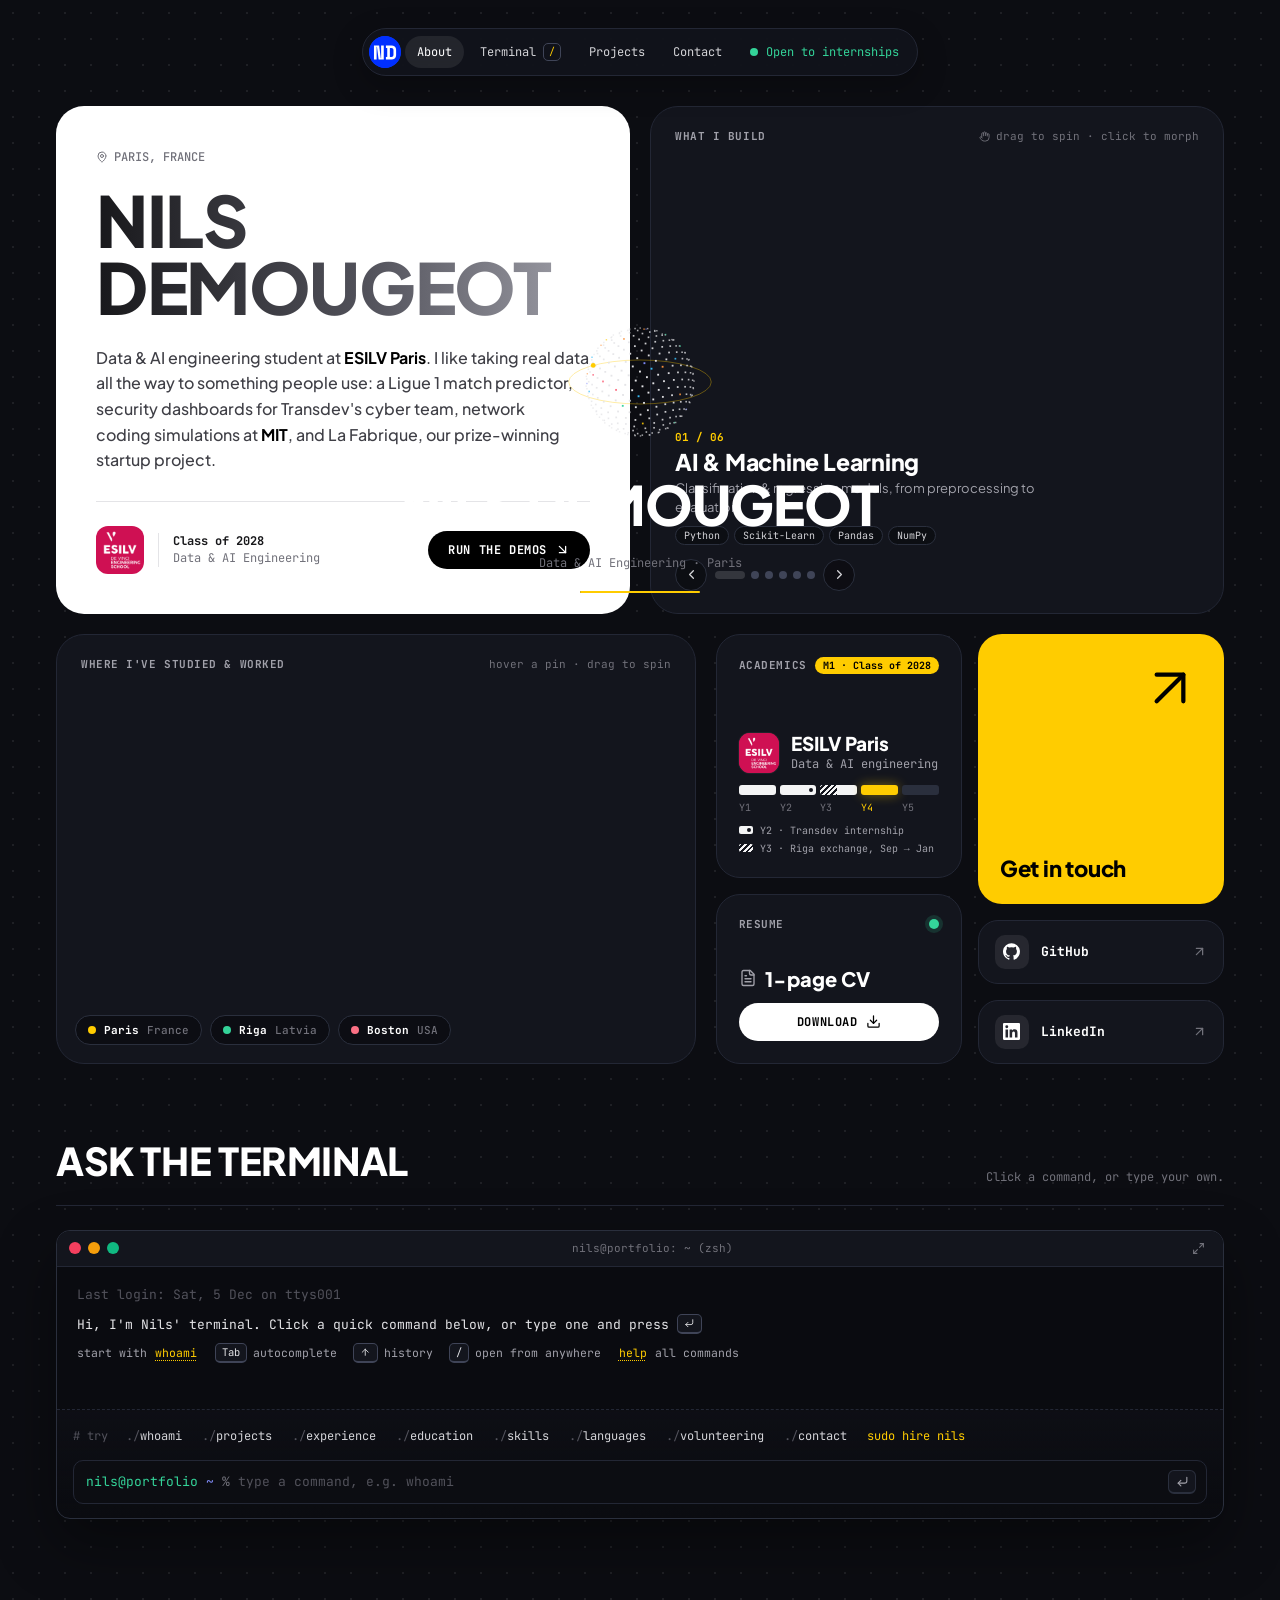
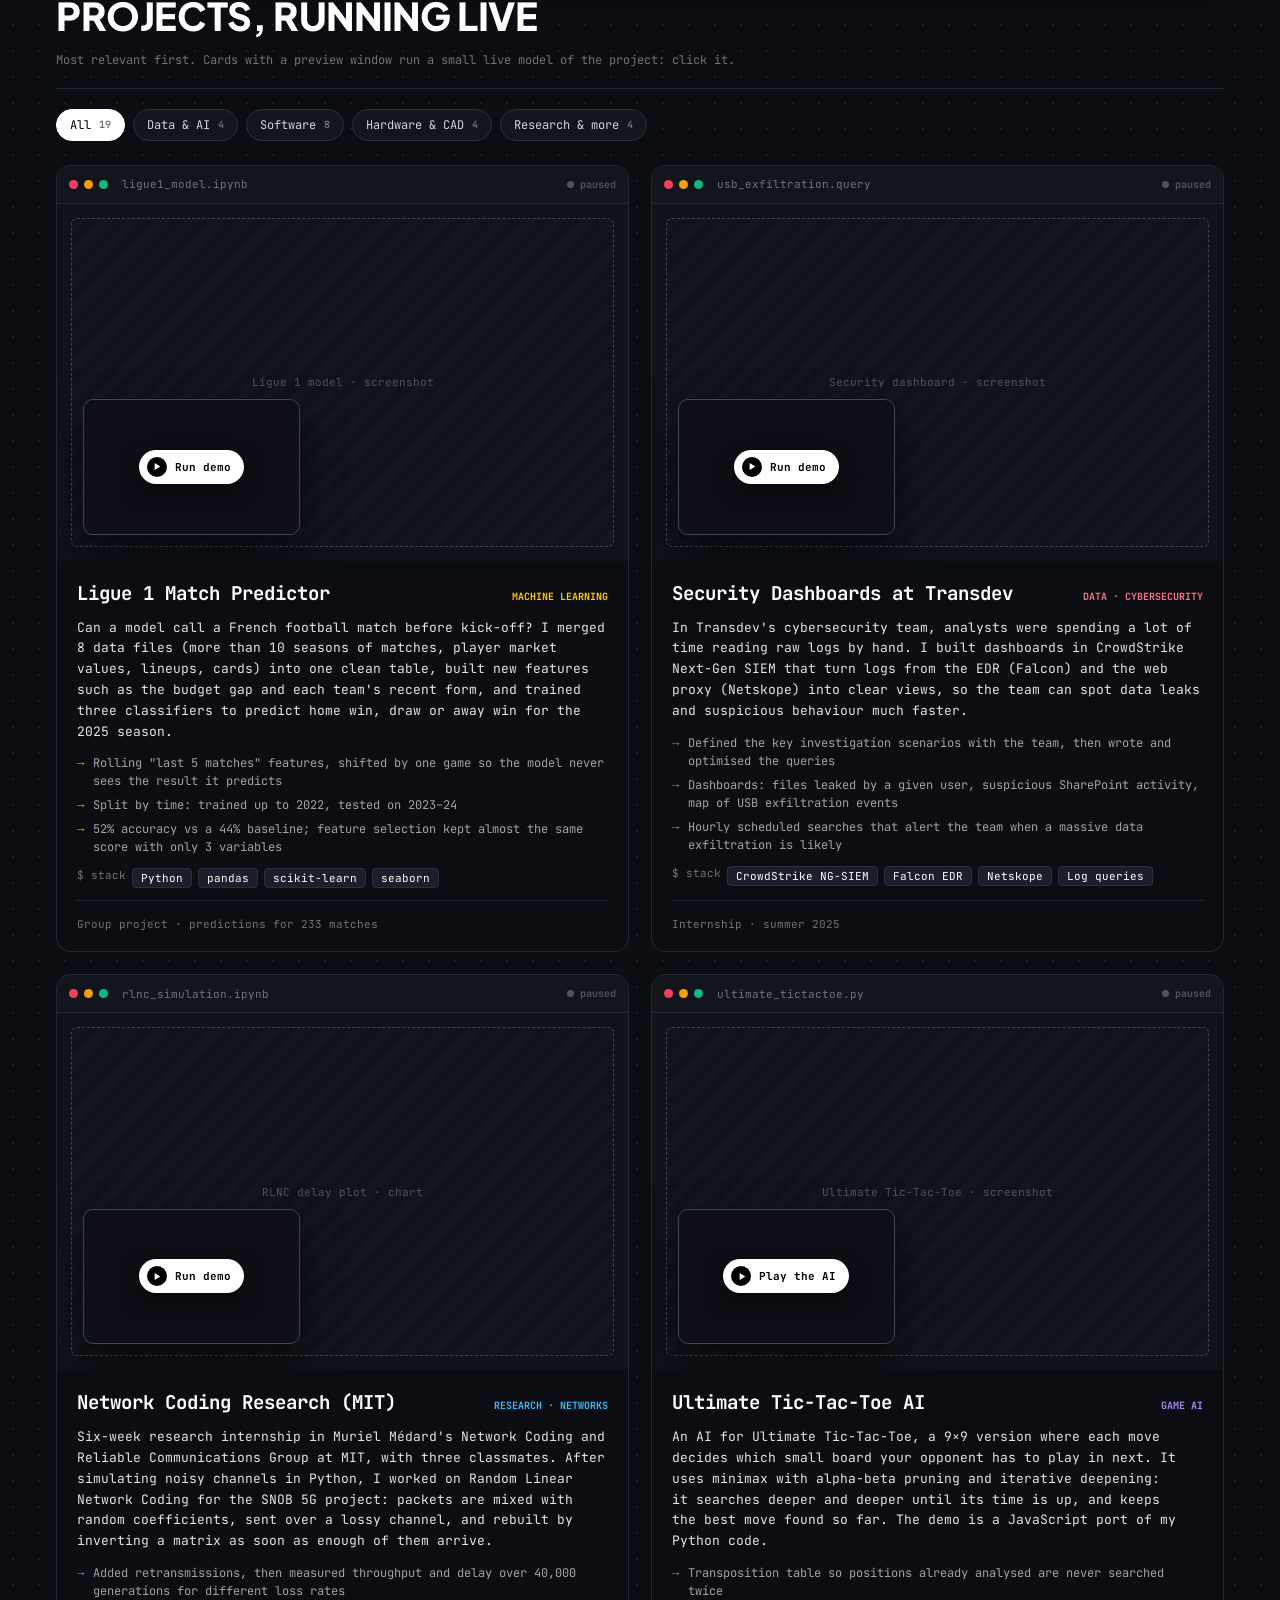
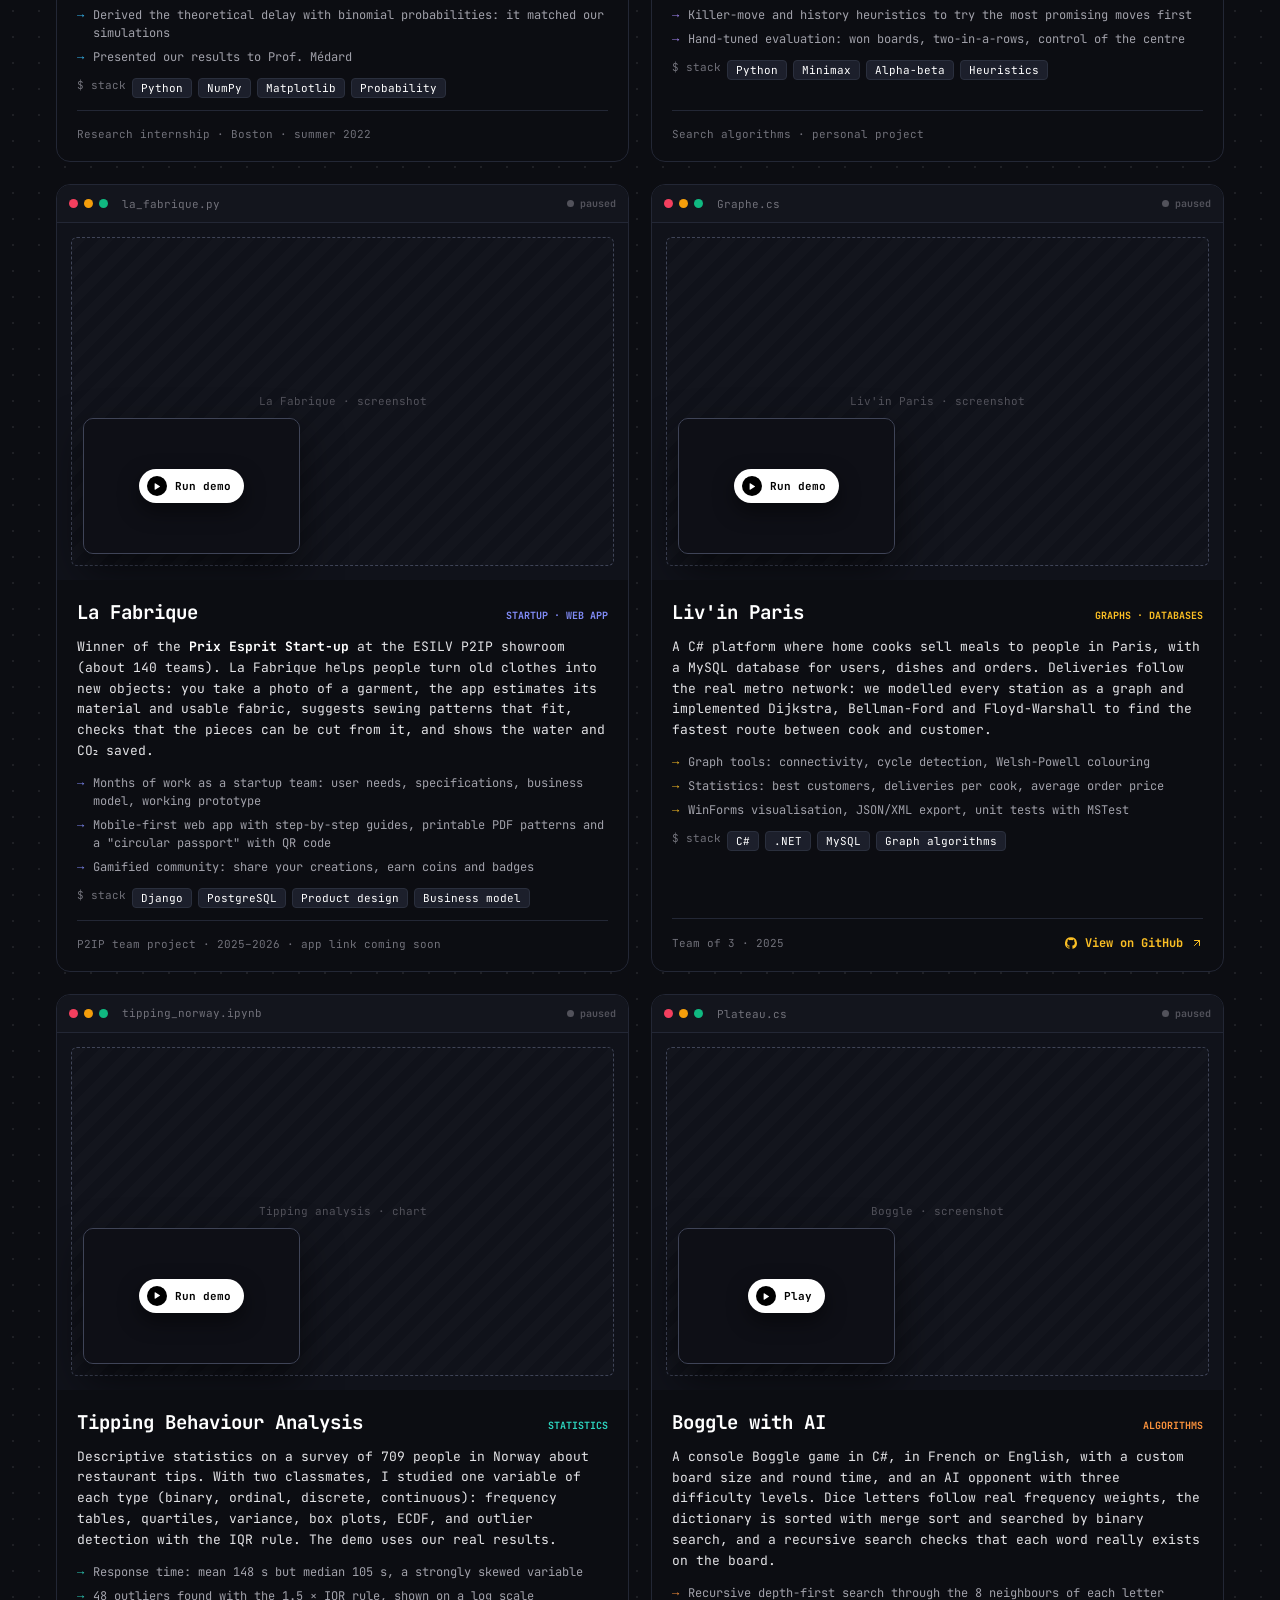
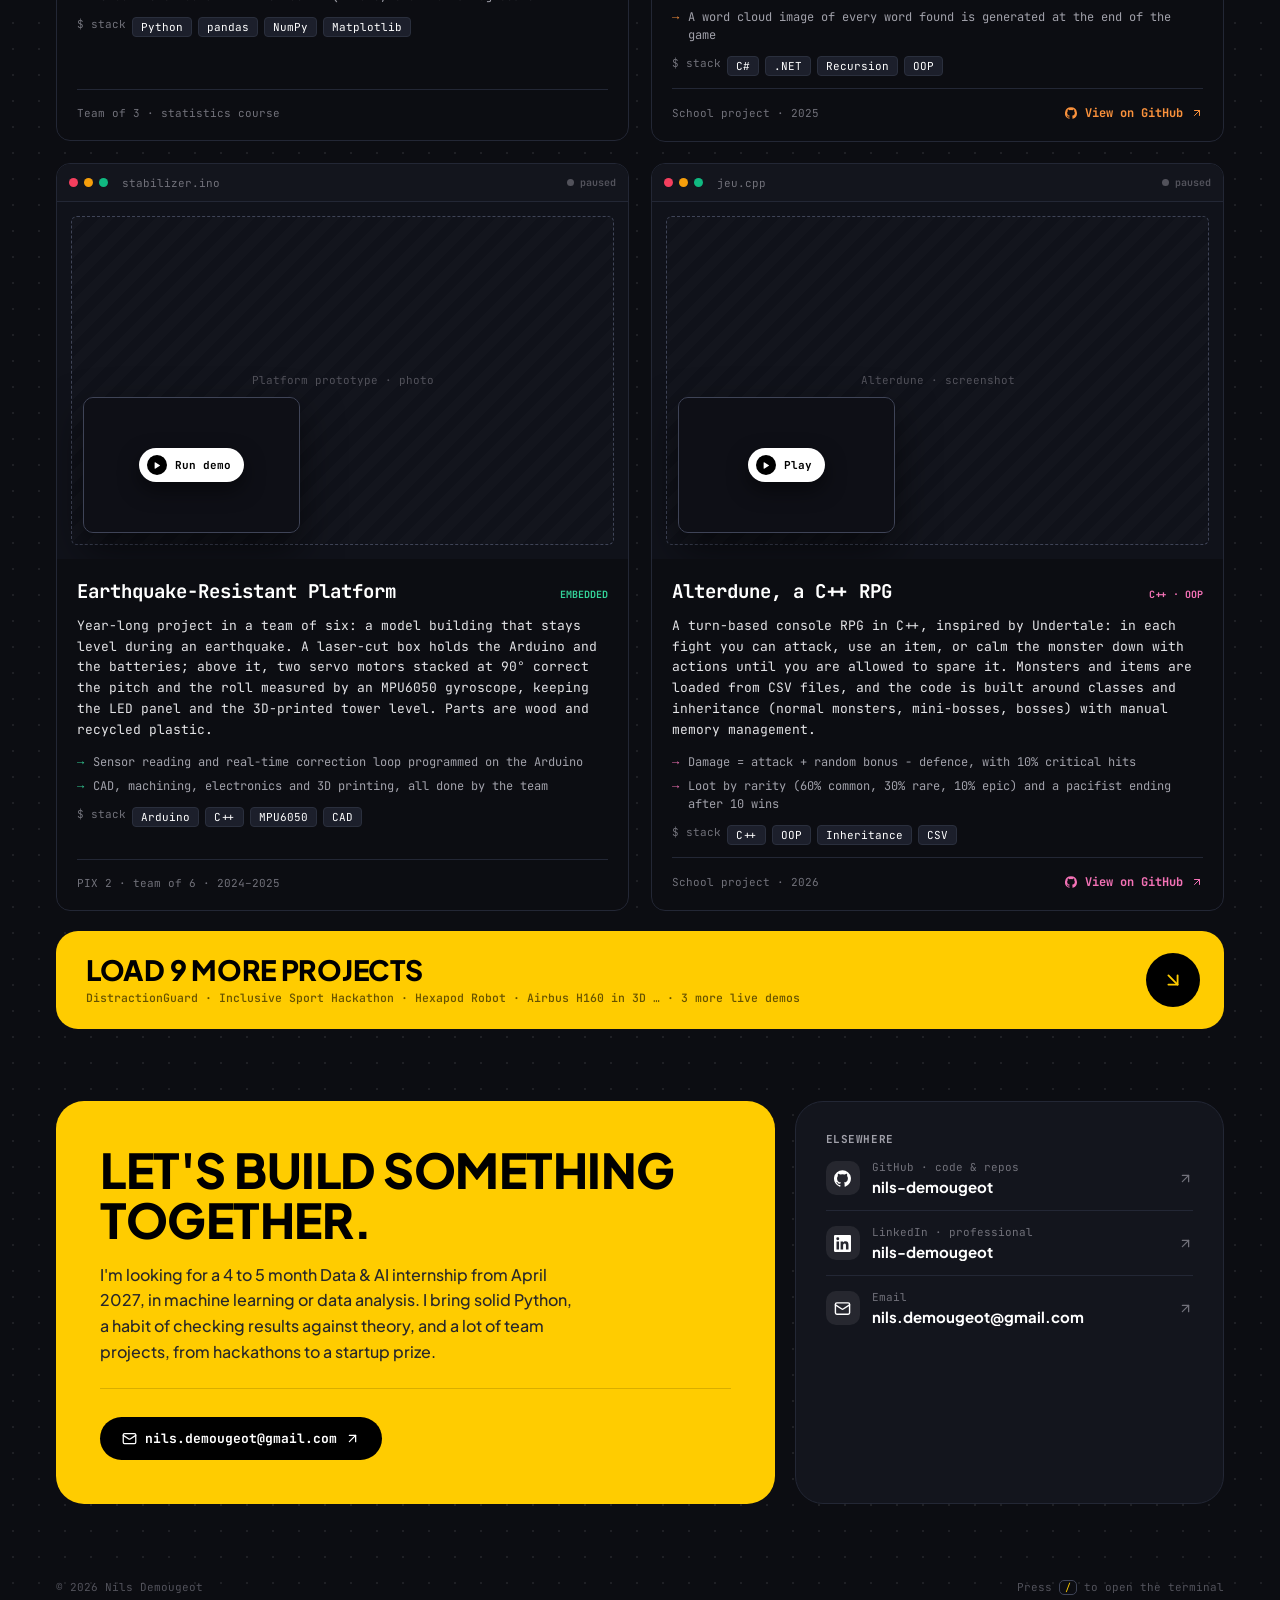
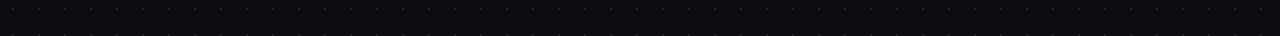
==== commit e39258f0: "mobile compatibility" ====
--- a/index.html
+++ b/index.html
@@ -210,7 +210,7 @@
           </div>
           <form class="term-input" id="termForm" autocomplete="off">
             <label for="termInput" class="prompt"><span class="p-user">nils@portfolio</span> <span class="p-dir">~</span> <span class="p-sym">%</span></label>
-            <input id="termInput" spellcheck="false" autocapitalize="off" placeholder="type a command, e.g. whoami">
+            <input id="termInput" spellcheck="false" autocapitalize="off" autocorrect="off" enterkeyhint="go" placeholder="type a command, e.g. whoami">
             <button type="submit" class="enter-key" aria-label="Run command"><svg class="ic"><use href="#i-enter"/></svg></button>
           </form>
         </div>
--- a/assets/css/style.css
+++ b/assets/css/style.css
@@ -298,6 +298,14 @@
 .sk-used button .ic { margin-left: auto; color: var(--mute-2); font-size: 13px; transition: transform .2s var(--spring), color .2s; }
 .sk-used button:hover { background: rgba(255, 255, 255, .05); } .sk-used button:hover .ic { color: var(--yellow); transform: translate(2px, -2px); }
 .graph-hint { font-size: 11px; color: var(--mute-3); }
+.edu-list { display: flex; flex-direction: column; gap: 14px; }
+.edu-row { display: flex; gap: 12px; align-items: flex-start; }
+.edu-row > div { flex: 1; min-width: 0; display: flex; flex-direction: column; gap: 3px; font-family: var(--sans); }
+.edu-row b { font-size: 14.5px; color: #fff; line-height: 1.25; } .edu-row span { font-size: 12px; color: var(--mute); }
+.edu-row small { font-family: var(--mono); font-size: 10.5px; color: var(--c); font-weight: 700; }
+.edu-bar { position: relative; display: block; height: 5px; border-radius: 3px; background: var(--line-2); margin: 5px 0 2px; }
+.edu-bar > i { position: absolute; top: 0; bottom: 0; border-radius: 3px; background: var(--c); min-width: 5px; }
+.edu-bar > em { position: absolute; top: -3px; bottom: -3px; left: 76.4%; width: 1px; background: var(--yellow); }
 .gauges { display: flex; flex-wrap: wrap; gap: 12px; max-width: 560px; }
 .gauge { flex: 1 1 130px; background: var(--bg); border: 1px solid var(--line); border-radius: 18px; padding: 16px 14px 14px; display: flex; flex-direction: column; align-items: center; gap: 6px; }
 .gauge div { position: relative; width: 120px; height: 66px; }
@@ -395,6 +403,16 @@
 @media (min-width: 560px) { .proj.is-live .pip-ctrl:has(.pip-note) { flex-wrap: nowrap; } .pip-ctrl .pill-btn { flex-shrink: 0; } }
 .proj.is-live .pip-back { display: flex; align-items: center; gap: 6px; margin-left: 10px; background: rgba(12, 13, 18, .85); color: #fff; border: 1px solid var(--line-3); padding: 3px 10px; border-radius: 9999px; font-family: var(--mono); font-size: 10px; font-weight: 700; cursor: pointer; white-space: nowrap; }
 .pip-back:hover { border-color: var(--yellow); }
+.pip-fs { display: none; }
+.proj.is-live .pip-fs { position: absolute; top: 10px; right: 10px; z-index: 3; display: flex; align-items: center; justify-content: center; width: 34px; height: 34px; border-radius: 10px; background: rgba(12, 13, 18, .88); border: 1px solid var(--line-3); color: #fff; font-size: 15px; cursor: pointer; }
+/* full-screen demo (phones only: the button only exists on touch devices) */
+html.demo-full, html.demo-full body { overflow: hidden; }
+html.demo-full .proj.is-full .proj-stage { position: fixed; inset: 0; z-index: 200; width: 100%; height: 100%; aspect-ratio: auto; background: #10121a; }
+html.demo-full .proj.is-full .pip-canvas { inset: 0 0 64px 0; }
+@media (orientation: portrait) {
+  html.demo-full .proj.is-full .pip-canvas { inset: 56px 0 96px 0; }
+  .proj.is-full .proj-stage::before { content: "↻  turn your phone sideways for the full-size demo"; position: absolute; top: 18px; left: 16px; right: 60px; font-family: var(--mono); font-size: 11px; color: var(--mute); z-index: 3; }
+}
 .pill-btn { display: inline-flex; align-items: center; gap: 6px; color: #0c0d12; border: 0; padding: 8px 14px; border-radius: 9999px; font-family: var(--mono); font-size: 11px; font-weight: 700; cursor: pointer; white-space: nowrap; transition: transform .15s; }
 .pill-btn:active { transform: scale(.96); }
 .pill-btn .ic { font-size: 12px; }
@@ -503,9 +521,15 @@
   .xp-when { width: 70px; }
   .nav-status { display: none; }
   .proj.is-live .proj-stage { aspect-ratio: 1 / 0.86; }
+  .pip { width: 58%; height: 58%; left: 18px; bottom: 18px; }
   .proj.is-live .pip-canvas { inset: 0 0 88px 0; }
   .proj-bar .file { overflow: hidden; text-overflow: ellipsis; white-space: nowrap; min-width: 0; }
+  .skillmap .sk-info { order: -1; max-width: none; min-height: 0; flex-basis: 100%; }
+  .skillmap .graph { flex-basis: 100%; overflow-x: auto; scrollbar-width: none; }
+  .skillmap .graph::-webkit-scrollbar { display: none; }
+  .skillmap .graph svg { min-width: 640px; }
 }
+@media (hover: none) { .foot span:last-child { display: none; } }
 @media (hover: none) { .hint { display: none; } }
 @media (prefers-reduced-motion: reduce) {
   *, *::before, *::after { animation-duration: .01ms !important; animation-iteration-count: 1 !important; transition-duration: .01ms !important; scroll-behavior: auto !important; }
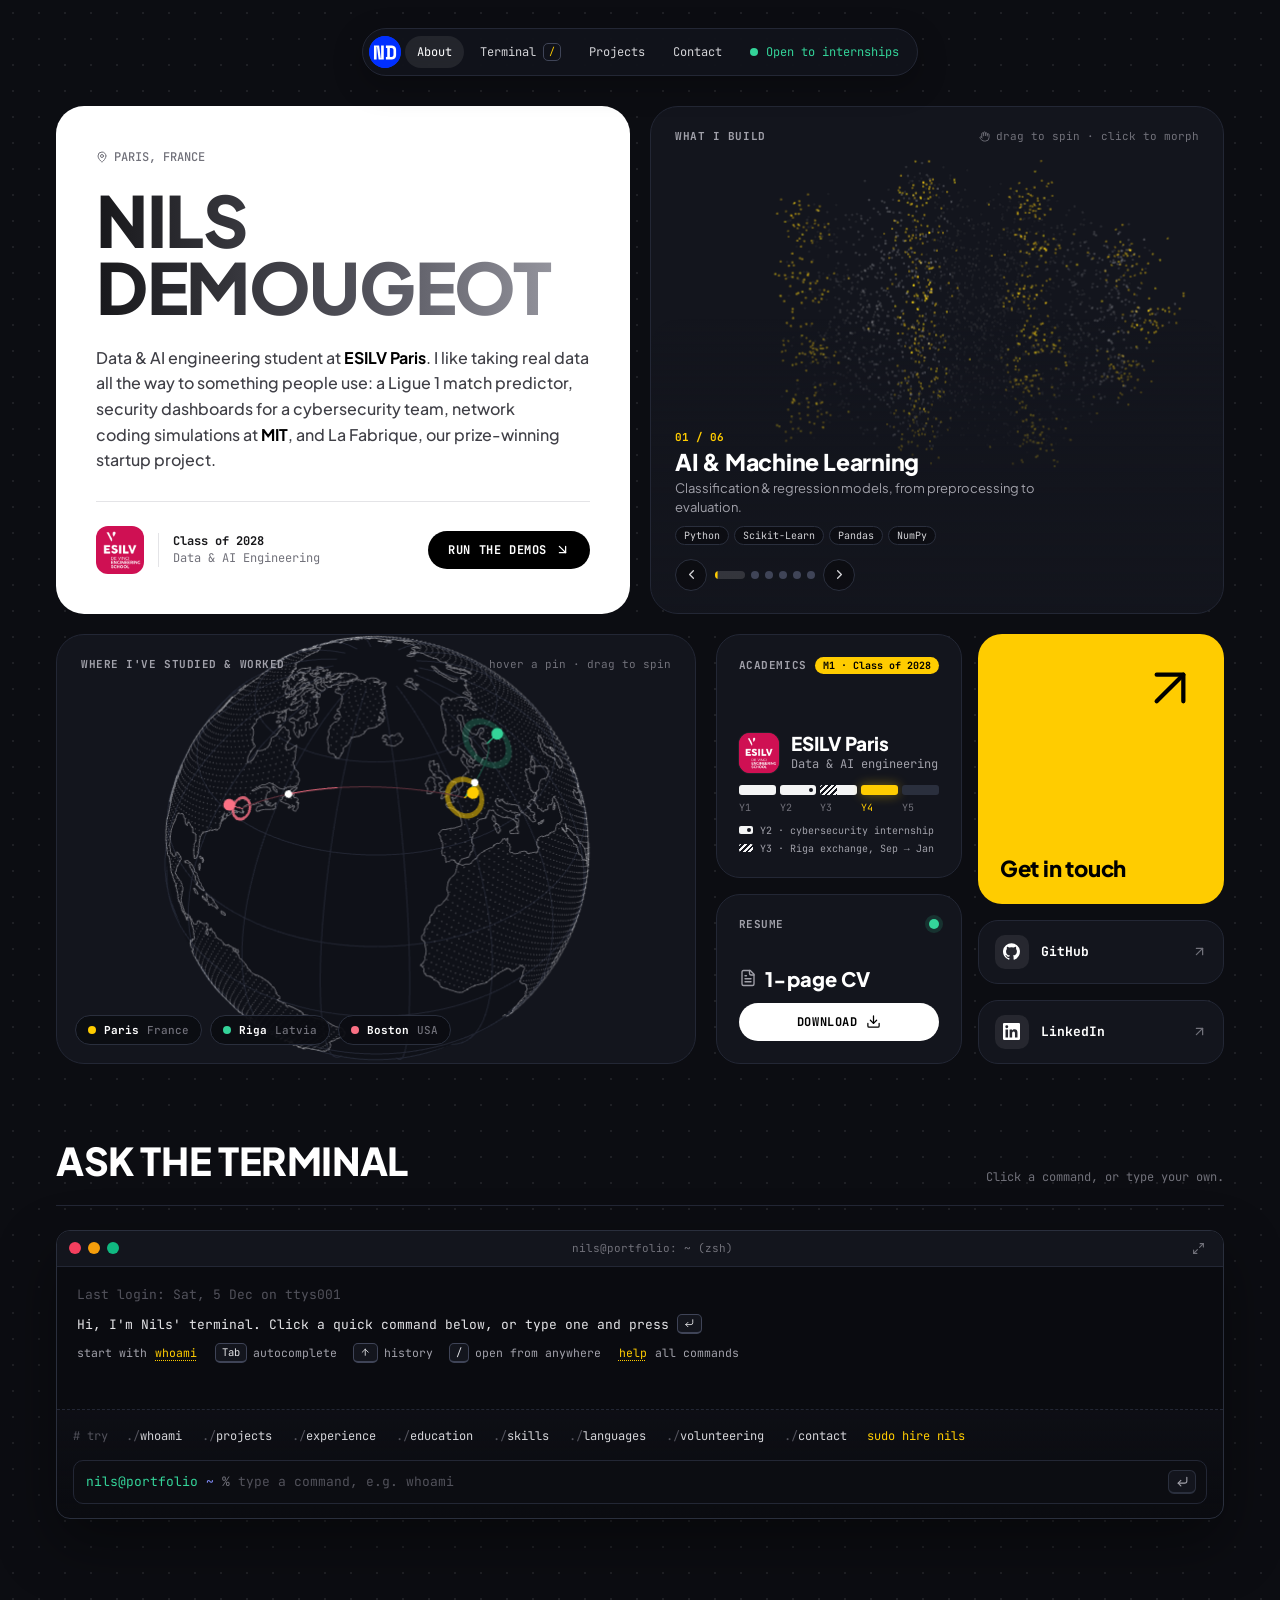
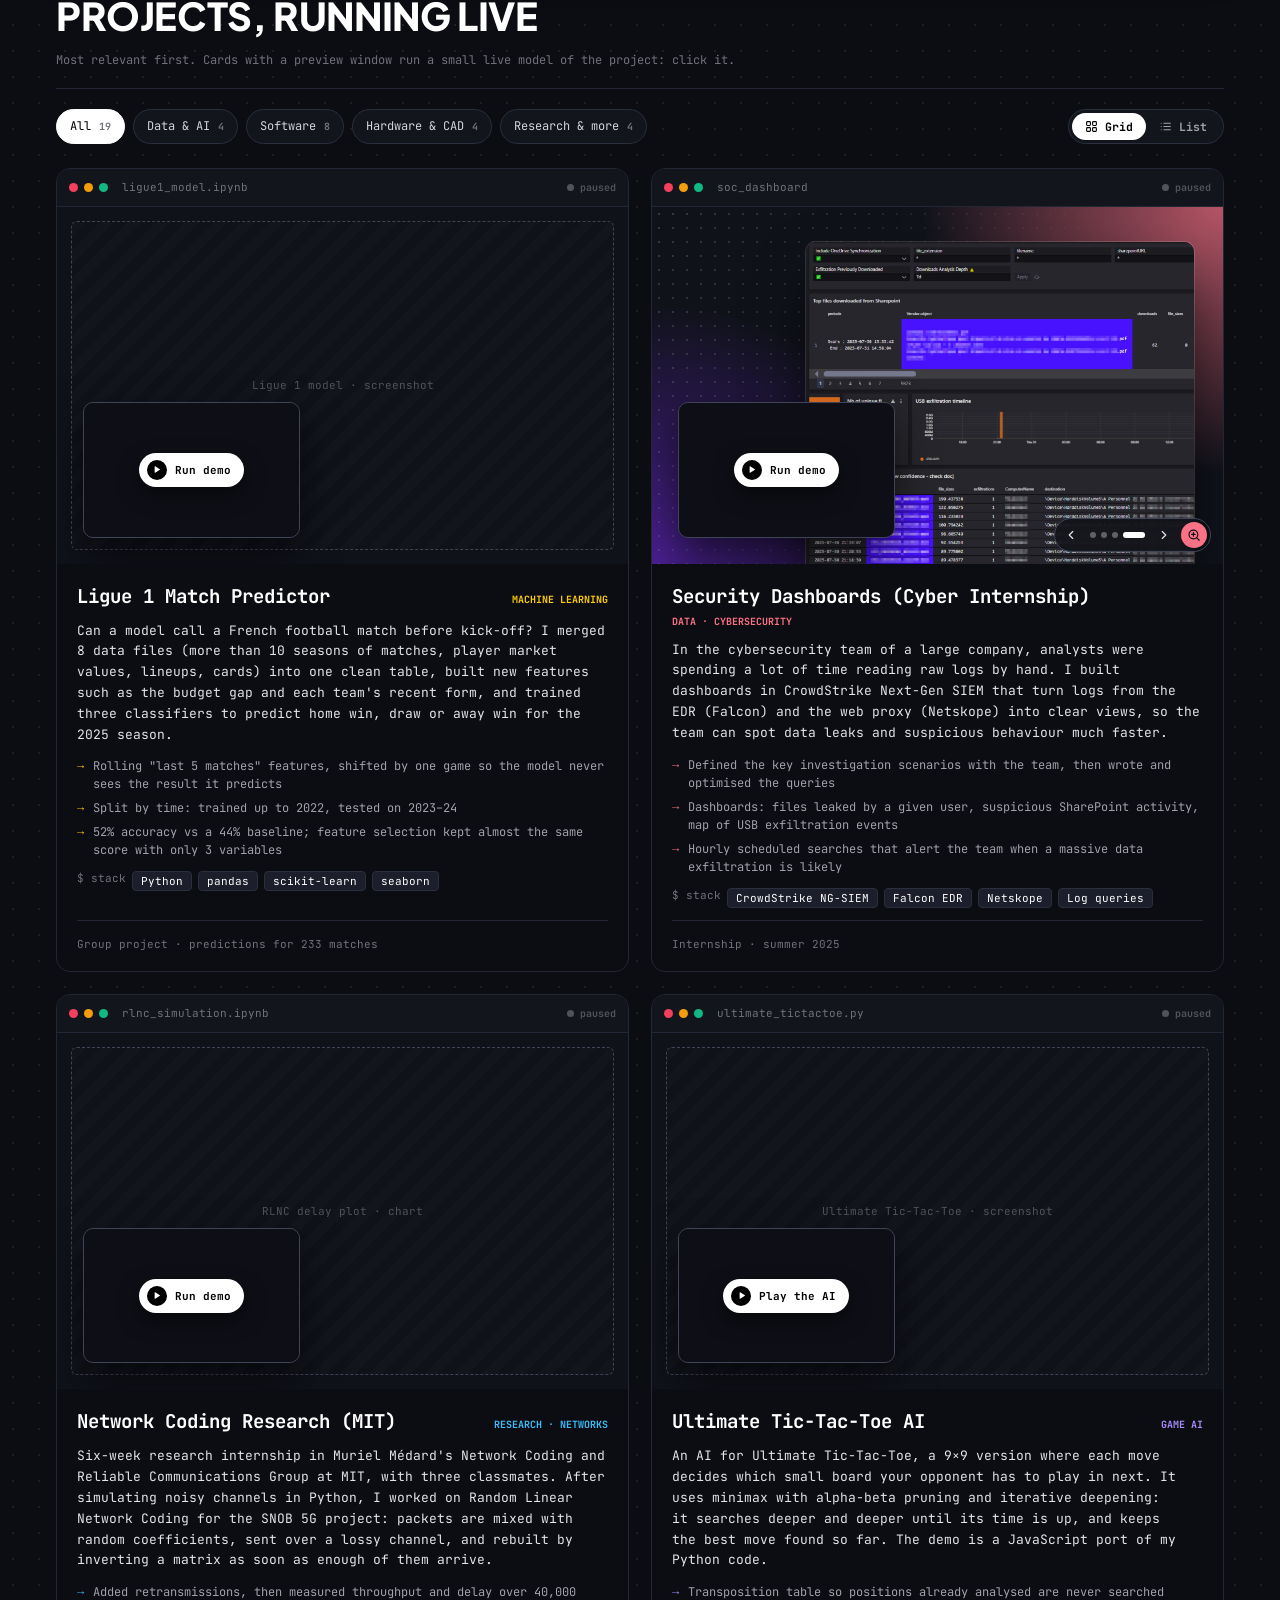
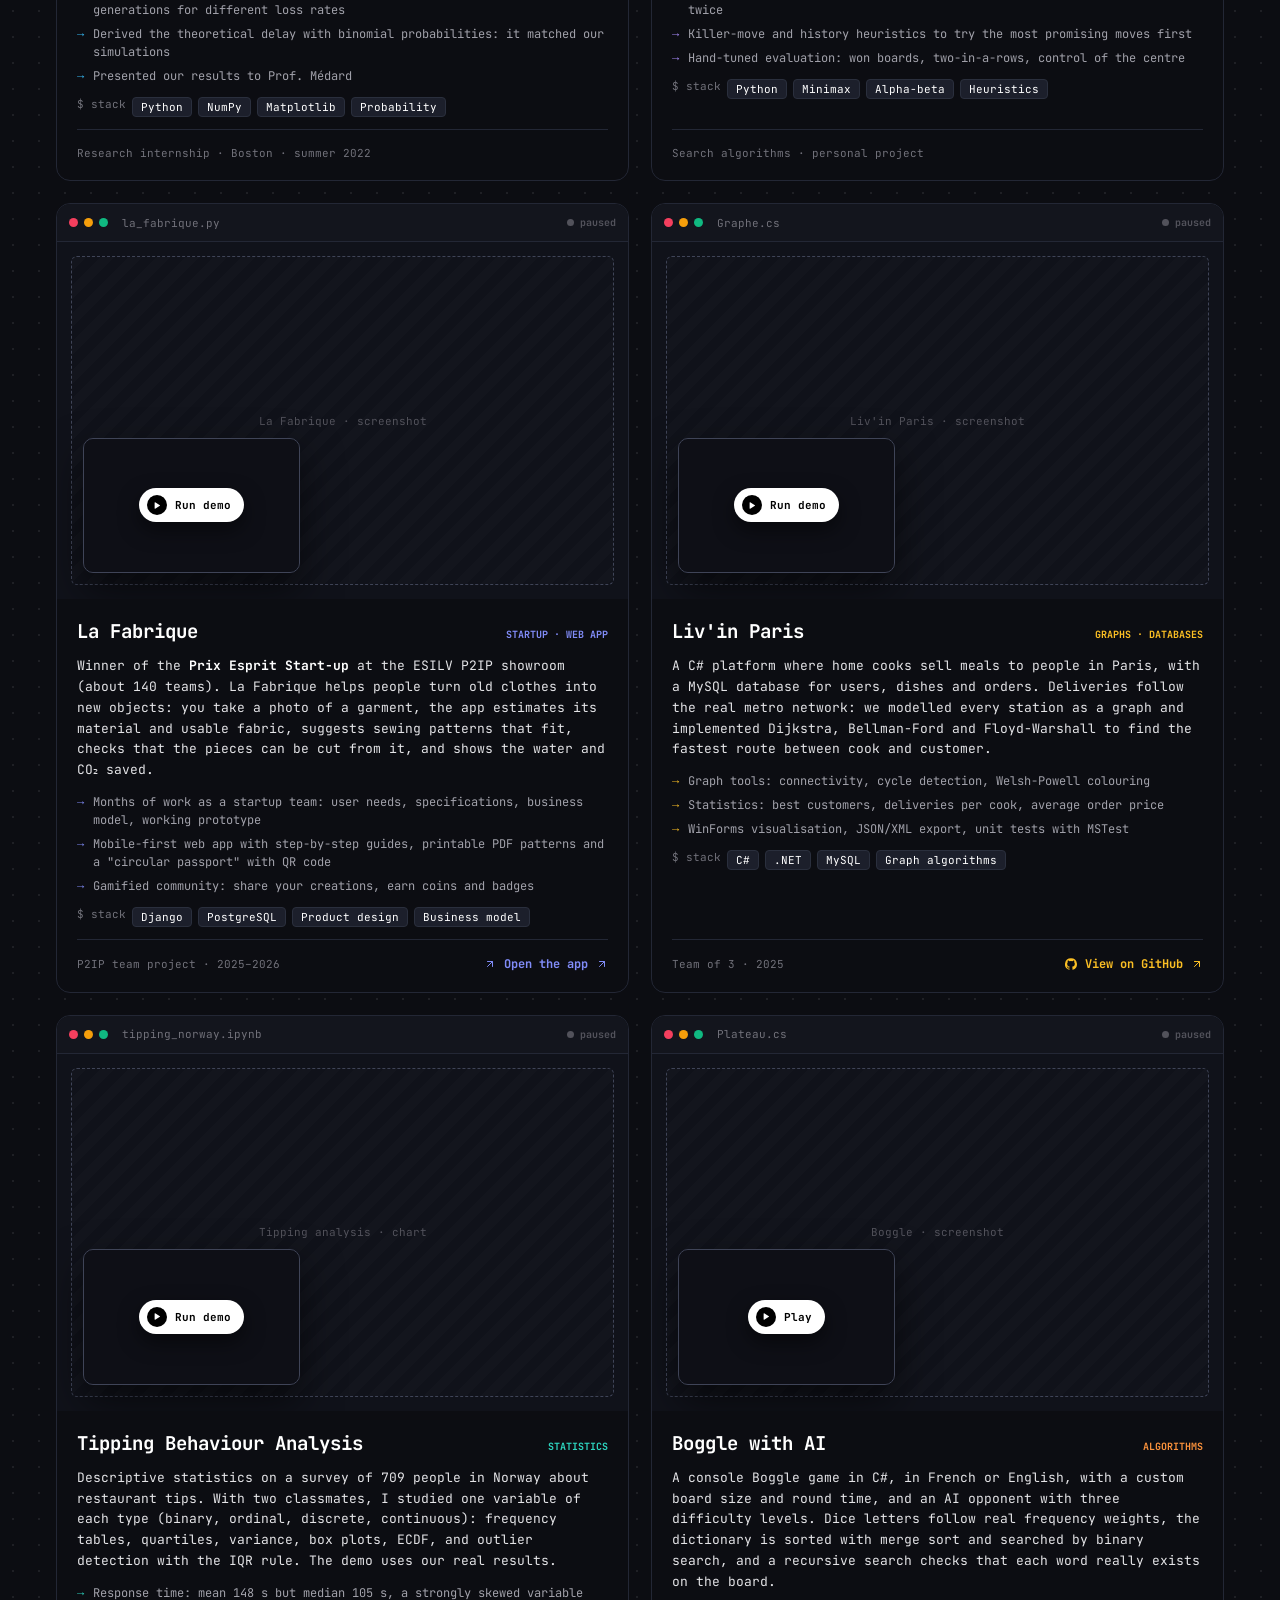
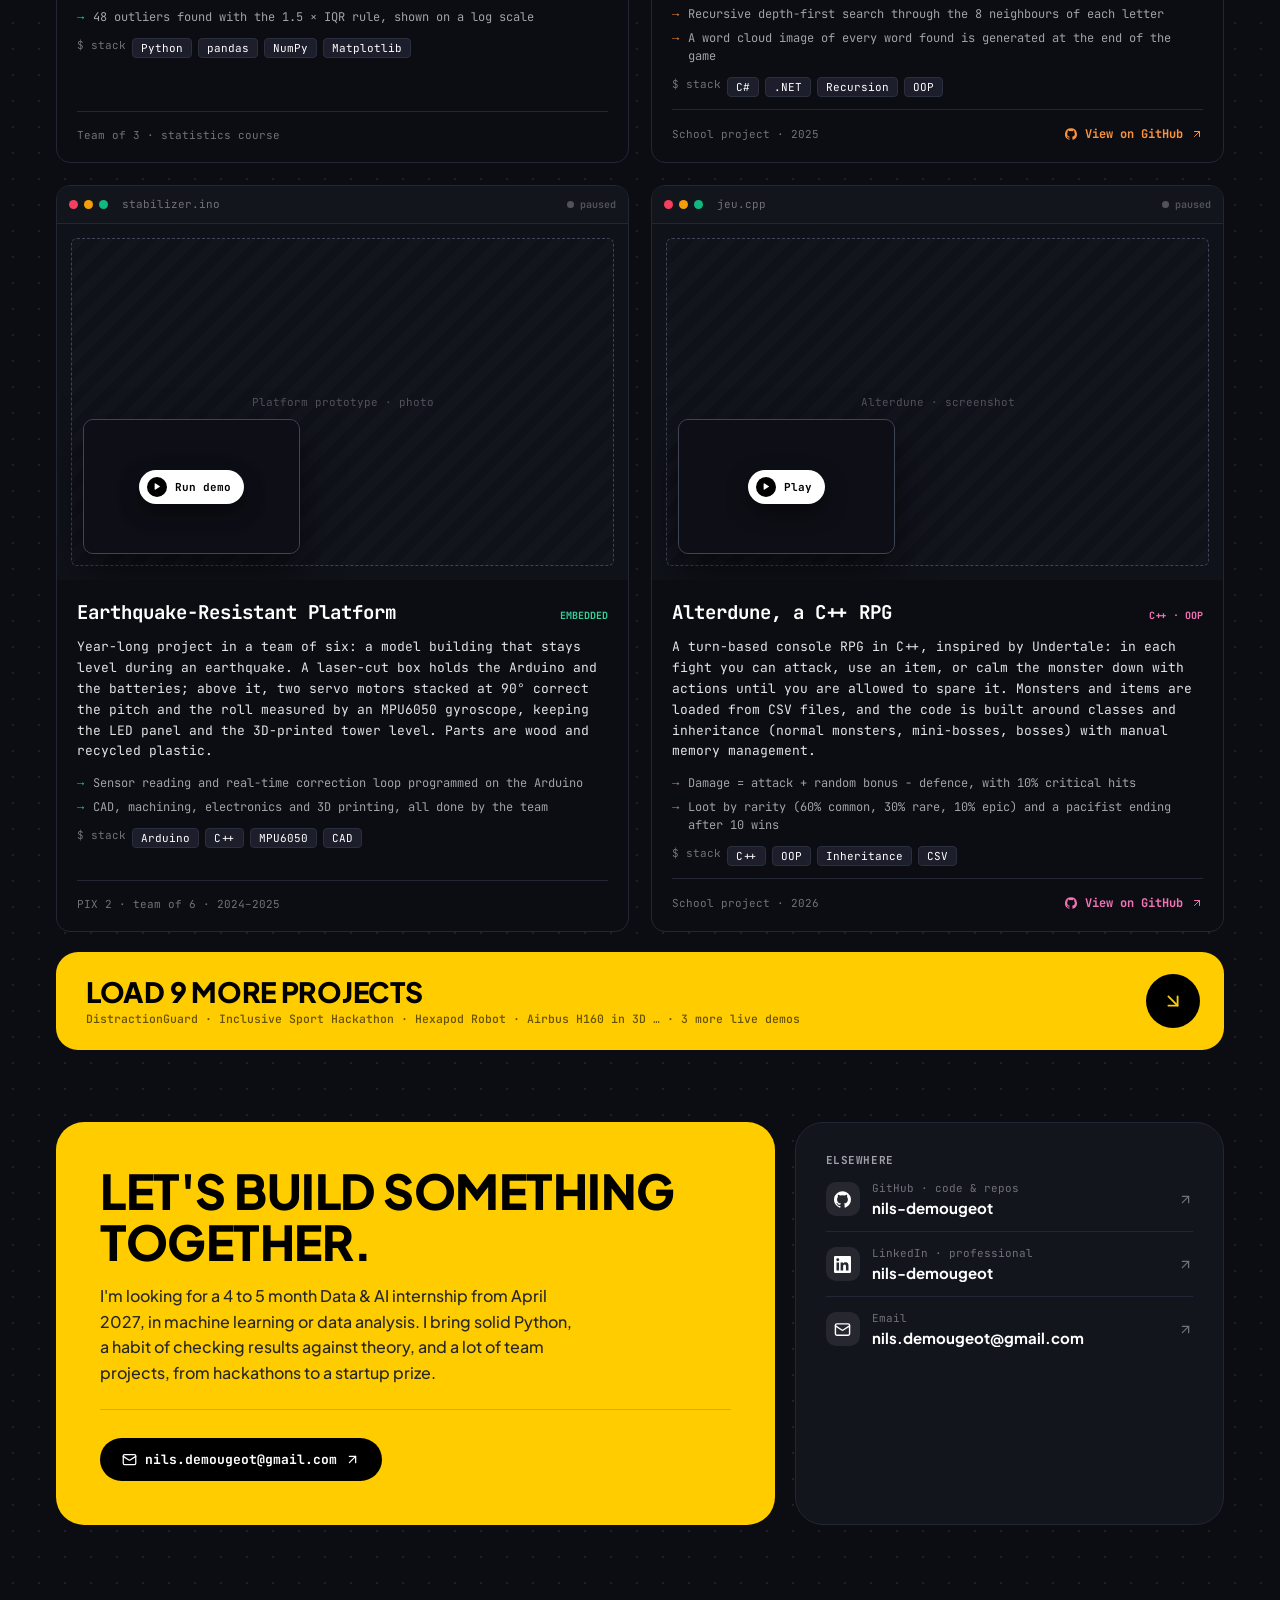
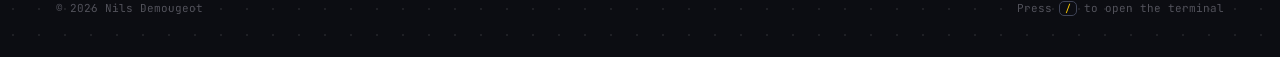
==== commit eb9cc9c4: "changing intro & visual updates" ====
--- a/index.html
+++ b/index.html
@@ -51,6 +51,9 @@
   <symbol id="i-leaf" viewBox="0 0 24 24"><path d="M11 20A7 7 0 0 1 9.8 6.1C15.5 5 17 4.48 19 2c1 2 2 4.18 2 8 0 5.5-4.78 10-10 10Z"/><path d="M2 21c0-3 1.85-5.36 5.08-6C9.5 14.52 12 13 13 12"/></symbol>
   <symbol id="i-sparkles" viewBox="0 0 24 24"><path d="M9.94 15.5A2 2 0 0 0 8.5 14.06l-6.14-1.58a.5.5 0 0 1 0-.96L8.5 9.94A2 2 0 0 0 9.94 8.5l1.58-6.14a.5.5 0 0 1 .96 0l1.58 6.14a2 2 0 0 0 1.44 1.44l6.14 1.58a.5.5 0 0 1 0 .96l-6.14 1.58a2 2 0 0 0-1.44 1.44l-1.58 6.14a.5.5 0 0 1-.96 0z"/></symbol>
   <symbol id="i-maximize" viewBox="0 0 24 24"><path d="M15 3h6v6"/><path d="M9 21H3v-6"/><path d="m21 3-7 7"/><path d="m3 21 7-7"/></symbol>
+  <symbol id="i-grid" viewBox="0 0 24 24"><rect x="3" y="3" width="7" height="7" rx="1.5"/><rect x="14" y="3" width="7" height="7" rx="1.5"/><rect x="3" y="14" width="7" height="7" rx="1.5"/><rect x="14" y="14" width="7" height="7" rx="1.5"/></symbol>
+  <symbol id="i-list" viewBox="0 0 24 24"><path d="M9 6h12M9 12h12M9 18h12"/><path d="M4 6h.01M4 12h.01M4 18h.01"/></symbol>
+  <symbol id="i-chevron-down" viewBox="0 0 24 24"><path d="m6 9 6 6 6-6"/></symbol>
   <symbol id="i-minimize" viewBox="0 0 24 24"><path d="M4 14h6v6"/><path d="M20 10h-6V4"/><path d="m14 10 7-7"/><path d="m3 21 7-7"/></symbol>
   <symbol id="i-pin" viewBox="0 0 24 24"><path d="M20 10c0 5-5.54 10.19-7.4 11.8a1 1 0 0 1-1.2 0C9.54 20.19 4 15 4 10a8 8 0 0 1 16 0"/><circle cx="12" cy="10" r="3"/></symbol>
   <symbol id="i-scissors" viewBox="0 0 24 24"><circle cx="6" cy="6" r="3"/><circle cx="6" cy="18" r="3"/><path d="M20 4 8.12 15.88"/><path d="M14.47 14.48 20 20"/><path d="M8.12 8.12 12 12"/></symbol>
@@ -60,16 +63,10 @@
   <symbol id="i-linkedin" viewBox="0 0 24 24"><path fill="currentColor" stroke="none" d="M20.45 20.45h-3.56v-5.57c0-1.33-.02-3.04-1.85-3.04-1.85 0-2.14 1.45-2.14 2.94v5.67H9.35V9h3.41v1.56h.05c.48-.9 1.64-1.85 3.37-1.85 3.6 0 4.27 2.37 4.27 5.46v6.28zM5.34 7.43a2.06 2.06 0 1 1 0-4.13 2.06 2.06 0 0 1 0 4.13zM7.12 20.45H3.56V9h3.56v11.45zM22.22 0H1.77C.79 0 0 .77 0 1.73v20.54C0 23.23.79 24 1.77 24h20.45c.98 0 1.78-.77 1.78-1.73V1.73C24 .77 23.2 0 22.22 0z"/></symbol>
 </svg>
 
-<!-- Intro: a small dotted globe assembles while the name slides in -->
+<!-- Intro: a terminal cursor types the name, frames it, and the frame unfolds into the page layout (drawn on one canvas) -->
 <div id="intro" aria-hidden="true">
-  <div class="intro-stage">
-    <canvas id="introCanvas"></canvas>
-    <div class="intro-name" id="introName">Nils Demougeot</div>
-    <div class="intro-sub">Data &amp; AI Engineering · Paris</div>
-    <i class="intro-bar"><b></b></i>
-  </div>
+  <canvas id="introFx"></canvas>
   <span class="intro-skip">click to skip</span>
-  <canvas id="introFx"></canvas>
 </div>
 
 <!-- Dot grid: drawn on canvas so the cursor can light it and gently push the dots -->
@@ -94,7 +91,7 @@
           <div>
             <span class="hello-eyebrow"><svg class="ic"><use href="#i-pin"/></svg>Paris, France</span>
             <h1 class="hero-title" id="heroTitle"><span>Nils</span><span>Demougeot</span></h1>
-            <p class="hello-lead">Data &amp; AI engineering student at <strong>ESILV Paris</strong>. I like taking real data all the way to something people use: a Ligue 1 match predictor, security dashboards for Transdev's cyber team, network coding simulations at <strong>MIT</strong>, and La Fabrique, our prize-winning startup project.</p>
+            <p class="hello-lead">Data &amp; AI engineering student at <strong>ESILV Paris</strong>. I like taking real data all the way to something people use: a Ligue 1 match predictor, security dashboards for a cybersecurity team, network coding simulations at <strong>MIT</strong>, and La Fabrique, our prize-winning startup project.</p>
           </div>
           <div class="hello-foot">
             <div class="school">
@@ -154,7 +151,7 @@
                 <div class="years-bar"><i></i><i class="dot"></i><i class="half"></i><i class="now"></i><i class="todo"></i></div>
                 <div class="years-lbl"><span>Y1</span><span>Y2</span><span>Y3</span><span class="now">Y4</span><span>Y5</span></div>
                 <div class="years-legend">
-                  <span><i class="sw sw-dot"></i>Y2 · Transdev internship</span>
+                  <span><i class="sw sw-dot"></i>Y2 · cybersecurity internship</span>
                   <span><i class="sw sw-half"></i>Y3 · Riga exchange, Sep → Jan</span>
                 </div>
               </div>
@@ -229,9 +226,10 @@
         <button type="button" class="pf" data-filter="sw" aria-pressed="false">Software <b>8</b></button>
         <button type="button" class="pf" data-filter="hw" aria-pressed="false">Hardware &amp; CAD <b>4</b></button>
         <button type="button" class="pf" data-filter="more" aria-pressed="false">Research &amp; more <b>4</b></button>
+        <div class="view-toggle" role="group" aria-label="Project layout"><i class="vt-pill"></i><button type="button" data-view="grid" aria-pressed="true"><svg class="ic"><use href="#i-grid"/></svg><span>Grid</span></button><button type="button" data-view="list" aria-pressed="false"><svg class="ic"><use href="#i-list"/></svg><span>List</span></button></div>
       </div>
 
-      <!-- To add a screenshot: replace a card's <div class="cover">…</div> with <img class="cover-img" src="assets/img/projects/NAME.jpg" alt="…"> -->
+      <!-- Screenshots: use tools/galleries.html (drop images on a project, it writes assets/data/galleries.js). A card with a gallery gets it in place of its <div class="cover">. -->
       <div class="projects" id="projects">
 
         <!-- 01 · Data & AI -->
@@ -264,7 +262,7 @@
 
         <!-- 02 · Data & AI -->
         <article class="proj" id="p-siem" data-demo="siem" data-cat="ai" style="--c:#fb7185" data-card data-accent="#fb7185">
-          <div class="proj-bar"><i class="r"></i><i class="y"></i><i class="g"></i><span class="file">usb_exfiltration.query</span><span class="status"><i></i><em>paused</em></span><button type="button" class="pip-back" data-stop><svg class="ic"><use href="#i-arrow-left"/></svg>Back to cover</button></div>
+          <div class="proj-bar"><i class="r"></i><i class="y"></i><i class="g"></i><span class="file">soc_dashboard</span><span class="status"><i></i><em>paused</em></span><button type="button" class="pip-back" data-stop><svg class="ic"><use href="#i-arrow-left"/></svg>Back to cover</button></div>
           <div class="proj-stage">
             <div class="cover"><span>Security dashboard · screenshot</span></div>
             <div class="pip">
@@ -277,8 +275,8 @@
             </div>
           </div>
           <div class="proj-body">
-            <div class="proj-title"><h3>Security Dashboards at Transdev</h3><span class="tag">DATA · CYBERSECURITY</span></div>
-            <p>In Transdev's cybersecurity team, analysts were spending a lot of time reading raw logs by hand. I built dashboards in CrowdStrike Next-Gen SIEM that turn logs from the EDR (Falcon) and the web proxy (Netskope) into clear views, so the team can spot data leaks and suspicious behaviour much faster.</p>
+            <div class="proj-title"><h3>Security Dashboards (Cyber Internship)</h3><span class="tag">DATA · CYBERSECURITY</span></div>
+            <p>In the cybersecurity team of a large company, analysts were spending a lot of time reading raw logs by hand. I built dashboards in CrowdStrike Next-Gen SIEM that turn logs from the EDR (Falcon) and the web proxy (Netskope) into clear views, so the team can spot data leaks and suspicious behaviour much faster.</p>
             <ul class="facts">
               <li>Defined the key investigation scenarios with the team, then wrote and optimised the queries</li>
               <li>Dashboards: files leaked by a given user, suspicious SharePoint activity, map of USB exfiltration events</li>
@@ -298,9 +296,8 @@
               <div class="pip-canvas"><canvas></canvas></div>
               <button type="button" class="pip-run" data-activate="mit"><span><i><svg class="ic"><use href="#i-play"/></svg></i>Run demo</span></button>
               <div class="pip-ctrl">
-                <button type="button" class="pill-btn" data-act="p" style="background:#38bdf8"><span data-out="p">p = 20%</span> <svg class="ic"><use href="#i-refresh"/></svg></button>
-                <button type="button" class="pill-btn ghost" data-act="n"><span data-out="n">10 coded packets</span></button>
-                <button type="button" class="pill-btn ghost" data-act="batch"><span data-out="batch">Simulate 10k</span></button>
+                <button type="button" class="pill-btn" data-act="p" style="background:#38bdf8"><span data-out="p">loss 20%</span> <svg class="ic"><use href="#i-refresh"/></svg></button>
+                <button type="button" class="pill-btn ghost" data-act="mode"><span data-out="mode">Research result</span></button>
               </div>
             </div>
           </div>
@@ -354,9 +351,9 @@
               <div class="pip-canvas"><canvas></canvas></div>
               <button type="button" class="pip-run" data-activate="fabrique"><span><i><svg class="ic"><use href="#i-play"/></svg></i>Run demo</span></button>
               <div class="pip-ctrl">
-                <button type="button" class="pill-btn" data-act="garment" style="background:#818cf8">Garment: <span data-out="garment">T-shirt</span> <svg class="ic"><use href="#i-refresh"/></svg></button>
-                <button type="button" class="pill-btn ghost" data-act="pattern">Pattern: <span data-out="pattern">Tote bag</span></button>
-                <span class="pip-note" data-out="note">does the pattern fit?</span>
+                <button type="button" class="pill-btn" data-act="restart" style="background:#818cf8">Restart demo <svg class="ic"><use href="#i-refresh"/></svg></button>
+                <a class="pill-btn ghost" href="https://la-fabrique.onrender.com/" target="_blank" rel="noopener">Real app <svg class="ic"><use href="#i-arrow-up-right"/></svg></a>
+                <span class="pip-note" data-out="note">simplified demo · not the real app</span>
               </div>
             </div>
           </div>
@@ -369,8 +366,7 @@
               <li>Gamified community: share your creations, earn coins and badges</li>
             </ul>
             <div class="stack"><span class="stack-lbl">$ stack</span><span>Django</span><span>PostgreSQL</span><span>Product design</span><span>Business model</span></div>
-            <!-- App link: replace this <span> with <a class="proj-link" href="https://…">Open the app</a> once it is live -->
-            <div class="proj-foot"><span>P2IP team project · 2025–2026 · app link coming soon</span></div>
+            <div class="proj-foot"><span>P2IP team project · 2025–2026</span><a class="proj-link" href="https://la-fabrique.onrender.com/" target="_blank" rel="noopener"><svg class="ic"><use href="#i-arrow-up-right"/></svg>Open the app<svg class="ic"><use href="#i-arrow-up-right"/></svg></a></div>
           </div>
         </article>
 
@@ -698,6 +694,8 @@
 <script src="assets/data/land-110m.js" defer></script>
 <script src="assets/js/widgets.js" defer></script>
 <script src="assets/js/demos.js" defer></script>
+<script src="assets/data/galleries.js" defer></script>
+<script src="assets/js/gallery.js" defer></script>
 <script src="assets/js/main.js" defer></script>
 </body>
 </html>
--- a/assets/css/style.css
+++ b/assets/css/style.css
@@ -354,6 +354,35 @@
 .pf:hover { border-color: var(--line-3); color: #fff; }
 .pf.is-on { background: #fff; border-color: #fff; color: #000; } .pf.is-on b { color: var(--mute-2); }
 .projects { display: grid; grid-template-columns: repeat(auto-fill, minmax(min(100%, 440px), 1fr)); gap: 22px; align-items: stretch; }
+/* grid / list switch */
+.view-toggle { margin-left: auto; position: relative; display: inline-flex; padding: 3px; background: var(--card); border: 1px solid var(--line-2); border-radius: 9999px; }
+.view-toggle button { position: relative; z-index: 1; display: inline-flex; align-items: center; gap: 7px; font-family: var(--mono); font-size: 11.5px; font-weight: 700; color: var(--mute); background: none; border: 0; padding: 6px 13px; border-radius: 9999px; cursor: pointer; transition: color .25s; }
+.view-toggle button:hover { color: #fff; }
+.view-toggle button[aria-pressed="true"] { color: #000; }
+.view-toggle .ic { font-size: 13px; }
+.vt-pill { position: absolute; top: 3px; bottom: 3px; left: 3px; width: calc(50% - 3px); border-radius: 9999px; background: #fff; transition: transform .4s var(--spring); }
+.view-toggle.is-list .vt-pill { transform: translateX(100%); }
+/* list view: one compact row per project (thumbnail + summary), a row opens into the full card */
+.projects.is-list { grid-template-columns: 1fr; gap: 10px; counter-reset: pj; }
+.projects.is-list .proj { counter-increment: pj; display: grid; grid-template-columns: 216px minmax(0, 1fr); align-items: stretch; }
+.projects.is-list .proj:not(.open) { cursor: pointer; transition: border-color .3s, background .3s; }
+.projects.is-list .proj:not(.open):hover { border-color: var(--line-3); background: var(--card); }
+.is-list .proj:not(.open) .proj-bar, .is-list .proj:not(.open) .pip-run, .is-list .proj:not(.open):has(.gal) .pip, .is-list .proj:not(.open) .gal-ui, .is-list .proj:not(.open) .facts, .is-list .proj:not(.open) .proj-foot { display: none; }
+.is-list .proj:not(.open) .proj-stage { aspect-ratio: auto; min-height: 128px; pointer-events: none; border-right: 1px solid var(--line); }
+.is-list .proj:not(.open) .cover { inset: 10px; }
+.is-list .proj:not(.open) .pip { left: 0; bottom: 0; width: 100%; height: 100%; border-radius: 0; border: 0; box-shadow: none; } /* the demo's preview is the thumbnail */
+.is-list .proj:not(.open) .cover span { font-size: 9.5px; text-align: center; padding: 0 10px; }
+.is-list .proj:not(.open) .proj-body { padding: 16px 60px 16px 20px; gap: 9px; justify-content: center; }
+.is-list .proj:not(.open) .proj-body > p { display: -webkit-box; -webkit-line-clamp: 2; -webkit-box-orient: vertical; overflow: hidden; color: var(--mute); }
+.is-list .proj-title h3::before { content: counter(pj, decimal-leading-zero); font-family: var(--mono); font-size: 11px; font-weight: 700; color: var(--c); margin-right: 12px; vertical-align: 3px; }
+.is-list .proj.open { grid-template-columns: minmax(0, 1.12fr) minmax(0, 1fr); border-color: var(--c); }
+.is-list .proj.open .proj-bar { grid-column: 1 / -1; }
+.is-list .proj.open .proj-stage { align-self: start; border-right: 1px solid var(--line); }
+.is-list .proj.open .proj-body { padding-right: 60px; }
+.proj-toggle { display: none; }
+.is-list .proj-toggle { display: flex; position: absolute; right: 14px; top: 50%; margin-top: -17px; z-index: 6; width: 34px; height: 34px; border-radius: 9999px; align-items: center; justify-content: center; background: var(--card-2); border: 1px solid var(--line-2); color: var(--tx-2); font-size: 16px; cursor: pointer; transition: transform .35s var(--spring), border-color .2s, background .2s; }
+.is-list .proj:hover .proj-toggle { border-color: var(--c); }
+.is-list .proj.open .proj-toggle { top: 52px; margin-top: 0; transform: rotate(180deg); background: var(--c); border-color: var(--c); color: #0c0d12; }
 .proj[hidden] { display: none; }
 .proj-more-wrap { position: relative; margin-top: -4px; }
 .proj-more-wrap[hidden] { display: none; }
@@ -422,7 +451,150 @@
 .rpg-menu { display: flex; flex-wrap: wrap; gap: 6px; }
 .rpg-menu .pill-btn { padding: 7px 12px; letter-spacing: .03em; }
 .cover-img { position: absolute; inset: 0; width: 100%; height: 100%; object-fit: cover; }
+/* ───────── Screenshot gallery in a card cover (built by gallery.js from assets/data/galleries.js) ───────── */
+/* The screenshots are cards on a gradient in the project colours: first scattered together, then one at a time.
+   Each card keeps its scattered pose in --x/--y/--r/--s; .on straightens it into the main window. */
+.gal { position: absolute; inset: 0; overflow: hidden; isolation: isolate; user-select: none; -webkit-user-select: none; background:
+  radial-gradient(85% 120% at 100% 0%, color-mix(in srgb, var(--g1) 70%, transparent), transparent 62%),
+  radial-gradient(75% 110% at 0% 100%, color-mix(in srgb, var(--g2) 62%, transparent), transparent 66%), #10121a; }
+.gal::before { content: ""; position: absolute; inset: 0; pointer-events: none;
+  background-image: radial-gradient(rgba(255, 255, 255, .16) 1px, transparent 1.3px); background-size: 14px 14px;
+  -webkit-mask-image: linear-gradient(115deg, #000, transparent 70%); mask-image: linear-gradient(115deg, #000, transparent 70%); }
+.gal-frame { position: absolute; left: 27%; right: 5%; top: 10%; bottom: -14px; container-type: size; cursor: zoom-in; }
+.gal.solo .gal-frame { left: 9%; right: 9%; top: 11%; }
+.gal-slide { position: absolute; inset: 0; margin: 0; border-radius: 10px; overflow: hidden; background: #0c0d12; opacity: 0; pointer-events: none;
+  box-shadow: 0 0 0 1px rgba(255, 255, 255, .14), 0 26px 55px -12px rgba(0, 0, 0, .75);
+  transform: translate(calc(var(--x) * 1.35), calc(var(--y) * 1.35 + 5%)) rotate(calc(var(--r) * 1.6)) scale(calc(var(--s) * .97));
+  transition: transform .95s var(--ease-out), opacity .6s var(--ease-out), filter .6s; }
+.gal-slide img { width: 100%; height: 100%; object-fit: cover; object-position: top left; display: block; pointer-events: none; }
+.gal-slide.tall { right: auto; left: 50%; width: calc(100cqh * var(--ar)); margin-left: calc(-50cqh * var(--ar)); } /* phone screenshots keep their shape */
+.gal-slide.on { opacity: 1; pointer-events: auto; z-index: 5 !important; transform: none; }
+.gal.collage .gal-slide.pile { opacity: 1; pointer-events: auto; transform: translate(var(--x), var(--y)) rotate(var(--r)) scale(var(--s)); }
+.gal.collage .gal-slide.pile:not(:first-child) { filter: brightness(.8); }
+.gal.collage .gal-frame:hover .gal-slide.pile { transform: translate(calc(var(--x) * 1.2), calc(var(--y) * 1.25)) rotate(calc(var(--r) * 1.35)) scale(calc(var(--s) * 1.015)); }
+.gal.collage .gal-frame:hover .gal-slide.pile:hover { filter: none; }
+.gal:not(.collage) .gal-frame:hover .gal-slide.on { transform: translateY(-5px); }
+/* controls: prev · progress dots · next · enlarge */
+.gal-ui { position: absolute; right: 12px; bottom: 12px; z-index: 20; display: flex; align-items: center; gap: 2px; padding: 3px; border-radius: 9999px;
+  background: rgba(12, 13, 18, .78); border: 1px solid var(--line-3); -webkit-backdrop-filter: blur(8px); backdrop-filter: blur(8px); }
+.gal-btn { width: 26px; height: 26px; border-radius: 9999px; border: 0; background: transparent; color: #e4e4e7; display: flex; align-items: center; justify-content: center; font-size: 14px; cursor: pointer; transition: background .2s, color .2s; }
+.gal-btn:hover { background: rgba(255, 255, 255, .12); color: #fff; }
+.gal-zoom { margin-left: 2px; background: var(--g1); color: #0c0d12; }
+.gal-zoom:hover { background: #fff; color: #0c0d12; }
+.gal-dots { display: flex; align-items: center; gap: 5px; padding: 0 4px; }
+.gal-dots button { width: 6px; height: 6px; padding: 0; border: 0; border-radius: 9999px; background: rgba(255, 255, 255, .32); cursor: pointer; overflow: hidden; transition: width .35s var(--ease-out), background .2s; }
+.gal-dots button:hover { background: rgba(255, 255, 255, .6); }
+.gal-dots button.on { width: 22px; background: rgba(255, 255, 255, .22); }
+.gal-dots i { display: block; height: 100%; background: #fff; transform-origin: 0 50%; animation: galFill 5.5s linear forwards; }
+@keyframes galFill { from { transform: scaleX(0); } to { transform: scaleX(1); } }
+.gal.paused .gal-dots i, .gal:hover .gal-dots i, .proj.is-live .gal-dots i, html.lb-open .gal-dots i { animation-play-state: paused; }
+.proj.is-live .gal-ui { opacity: 0; pointer-events: none; }
+/* lightbox */
+html.lb-open, html.lb-open body { overflow: hidden; }
+.lb { position: fixed; inset: 0; z-index: 300; display: flex; flex-direction: column; opacity: 0; transition: opacity .25s;
+  background: radial-gradient(70% 60% at 50% 45%, color-mix(in srgb, var(--g1, #fff) 22%, transparent), transparent 70%), rgba(8, 9, 12, .94);
+  -webkit-backdrop-filter: blur(10px); backdrop-filter: blur(10px); }
+.lb[hidden] { display: none; }
+.lb.in { opacity: 1; }
+.lb-top { display: flex; align-items: center; gap: 12px; padding: 14px 16px 6px 22px; font-family: var(--mono); }
+.lb-title { flex: 1; min-width: 0; display: flex; align-items: baseline; gap: 12px; font-size: 12px; color: #e4e4e7; }
+.lb-title b { font-weight: 700; white-space: nowrap; overflow: hidden; text-overflow: ellipsis; }
+.lb-title span { color: var(--g1, #a1a1aa); font-weight: 700; white-space: nowrap; }
+.lb-btn { width: 42px; height: 42px; flex-shrink: 0; border-radius: 9999px; border: 1px solid var(--line-3); background: rgba(12, 13, 18, .7); color: #fff; display: flex; align-items: center; justify-content: center; font-size: 18px; cursor: pointer; transition: background .2s, border-color .2s, transform .15s; }
+.lb-btn:hover { border-color: var(--g1, #fff); background: rgba(255, 255, 255, .08); }
+.lb-btn:active { transform: scale(.94); }
+.lb-main { flex: 1; min-height: 0; display: flex; align-items: center; gap: 14px; padding: 6px 16px; touch-action: pan-y pinch-zoom; }
+.lb-fig { flex: 1; min-width: 0; height: 100%; margin: 0; display: flex; flex-direction: column; align-items: center; justify-content: center; gap: 12px; }
+.lb-fig img { max-width: 100%; max-height: calc(100vh - 215px); max-height: calc(100dvh - 215px); width: auto; height: auto; border-radius: 8px; box-shadow: 0 0 0 1px rgba(255, 255, 255, .12), 0 30px 80px rgba(0, 0, 0, .6);
+  transform: scale(.96); opacity: 0; transition: opacity .3s var(--ease-out), transform .45s var(--ease-out); }
+.lb.in .lb-fig img { transform: none; opacity: 1; }
+.lb.in .lb-fig img.swap { opacity: 0; transform: translateX(calc(var(--dir, 0) * -28px)); transition-duration: .15s; }
+.lb-fig figcaption { max-width: 720px; text-align: center; font-size: 13.5px; line-height: 1.5; color: #a1a1aa; }
+.lb-thumbs { display: flex; justify-content: center; gap: 8px; padding: 8px 16px 18px; }
+.lb-thumbs button { width: 74px; height: 46px; padding: 0; border-radius: 6px; overflow: hidden; border: 1px solid var(--line-3); background: #0c0d12; cursor: pointer; opacity: .45; transition: opacity .2s, border-color .2s, transform .2s; }
+.lb-thumbs button:hover { opacity: .8; }
+.lb-thumbs button.on { opacity: 1; border-color: var(--g1, #fff); transform: translateY(-2px); }
+.lb-thumbs img { width: 100%; height: 100%; object-fit: cover; object-position: top; display: block; }
 #p-ligue1.is-live canvas, #p-boggle.is-live canvas { touch-action: none; }
+a.pill-btn { text-decoration: none; }
+/* La Fabrique mini-app (demo), styled after the real app's tokens */
+.lfd { --ink: #14120F; --paper: #FFFDF8; --sand: #F6F0E6; --line: #EDE4D6; --muted: #8E877E; --green: #1FA85C; --orange: #FF6B3D; --violet: #7C5CFF;
+  position: absolute; left: 0; top: 0; width: 600px; height: 318px; transform-origin: 0 0; background: var(--paper); color: var(--ink); font-family: var(--sans); overflow: hidden; display: flex; flex-direction: column; user-select: none; -webkit-user-select: none; }
+.lfd button { font-family: inherit; cursor: pointer; }
+.lfd h3 { font-size: 19px; font-weight: 800; line-height: 1.08; letter-spacing: -.02em; margin: 4px 0 6px; }
+.lfd p { font-size: 10.5px; line-height: 1.45; color: #57524b; }
+.lfd-top { height: 40px; flex-shrink: 0; display: flex; align-items: center; gap: 10px; padding: 0 12px; border-bottom: 1px solid var(--line); background: #FEFCF3; }
+.lfd-logo { font-weight: 800; font-size: 16px; letter-spacing: -.02em; color: #123A28; white-space: nowrap; } .lfd-logo b { color: var(--green); }
+.lfd-demo { white-space: nowrap; font-family: var(--mono); font-size: 8.5px; font-weight: 700; background: var(--orange); color: #fff; padding: 3px 7px; border-radius: 9999px; text-transform: uppercase; letter-spacing: .04em; }
+.lfd-steps { display: flex; gap: 4px; margin: 0 auto; }
+.lfd-steps span { font-family: var(--mono); font-size: 8.5px; padding: 4px 7px; border-radius: 9999px; color: var(--muted); background: var(--sand); white-space: nowrap; }
+.lfd-steps .on { background: var(--ink); color: #fff; } .lfd-steps .done { color: var(--green); }
+.lfd-real { font-size: 10px; font-weight: 800; color: #fff; background: var(--green); padding: 6px 10px; border-radius: 9999px; text-decoration: none; white-space: nowrap; }
+.lfd-real:hover { color: #fff; filter: brightness(1.08); }
+.lfd-eyebrow { font-family: var(--mono); font-size: 8.5px; letter-spacing: .08em; color: var(--muted); }
+.lfd-body { flex: 1; min-height: 0; display: flex; gap: 14px; padding: 12px 14px; }
+.lfd-col { width: 238px; flex-shrink: 0; display: flex; flex-direction: column; }
+.lfd-pick { display: flex; gap: 8px; margin-top: auto; }
+.lfd-pick button { flex: 1; display: flex; flex-direction: column; align-items: center; gap: 3px; padding: 10px 6px; border-radius: 16px; background: var(--sand); border: 1.5px solid transparent; color: var(--ink); transition: border-color .2s, transform .2s; }
+.lfd-pick button:hover { transform: translateY(-1px); border-color: #d9cfbd; }
+.lfd-pick button img { width: 30px; height: 30px; }
+.lfd-pick button b { font-size: 11.5px; font-weight: 800; } .lfd-pick button small { font-family: var(--mono); font-size: 8.5px; color: var(--muted); }
+.lfd-pick button.on { border-color: var(--green); background: #E7F6EC; }
+.lfd-photo { flex: 1; display: flex; gap: 12px; background: #F2EDE3; border-radius: 18px; padding: 10px; min-width: 0; }
+.lfd-gsvg { height: 100%; width: 118px; flex-shrink: 0; }
+.lfd-cut { fill: none; stroke: var(--green); stroke-width: 1.2; stroke-dasharray: 1; stroke-dashoffset: 1; animation: lfdCut 1.4s ease forwards; }
+.lfd-defect { fill: rgba(255, 107, 61, .28); stroke: var(--orange); stroke-width: .6; stroke-dasharray: 1.2 .8; }
+.lfd-scanline { fill: var(--green); animation: lfdScan 1.4s ease-in-out forwards; }
+.lfd-res { flex: 1; display: grid; grid-template-columns: 1fr 1fr; gap: 6px; align-content: start; min-width: 0; }
+.lfd-res > div { background: var(--paper); border-radius: 12px; padding: 7px 9px; animation: lfdIn .4s ease both; }
+.lfd-res > div:nth-child(1) { animation-delay: .9s; } .lfd-res > div:nth-child(2) { animation-delay: 1.1s; } .lfd-res > div:nth-child(3) { animation-delay: 1.3s; } .lfd-res > div:nth-child(4) { animation-delay: 1.5s; }
+.lfd-res small, .lfd-impact small { display: block; font-family: var(--mono); font-size: 7.5px; color: var(--muted); text-transform: uppercase; margin-bottom: 2px; }
+.lfd-res b { font-size: 11px; font-weight: 800; } .lfd-res b.g { color: var(--green); font-size: 16px; } .lfd-res b i { color: #d9d2c4; font-style: normal; }
+.lfd .lfd-formula { grid-column: 1 / -1; font-family: var(--mono); font-size: 7.5px; line-height: 1.4; color: var(--muted); }
+.lfd-cta { grid-column: 1 / -1; background: var(--green); color: #fff; border: 0; border-radius: 9999px; padding: 9px 14px; font-weight: 800; font-size: 11px; transition: filter .2s; }
+.lfd-cta:hover { filter: brightness(1.08); } .lfd-cta:disabled { background: #6b645a; color: #cfc8ba; cursor: default; filter: none; }
+.lfd-empty { margin: auto; display: flex; flex-direction: column; align-items: center; gap: 8px; font-size: 11px; color: var(--muted); }
+.lfd-empty span { width: 54px; height: 54px; border-radius: 16px; background: var(--paper); display: flex; align-items: center; justify-content: center; } .lfd-empty img { width: 28px; }
+.lfd-pats { flex-direction: column; gap: 10px; }
+.lfd-violet { background: var(--violet); color: #fff; border-radius: 16px; padding: 9px 14px; display: flex; align-items: center; justify-content: space-between; font-size: 11.5px; }
+.lfd-violet b { font-size: 20px; font-weight: 800; margin-right: 4px; }
+.lfd-violet button { background: rgba(255, 255, 255, .18); color: #fff; border: 0; border-radius: 9999px; padding: 6px 10px; font-size: 10px; font-weight: 700; }
+.lfd-grid { flex: 1; display: grid; grid-template-columns: repeat(3, 1fr); gap: 8px; }
+.lfd-pat { display: grid; grid-template-columns: 34px 1fr; column-gap: 9px; align-content: center; text-align: left; background: var(--sand); border: 1.5px solid transparent; border-radius: 14px; padding: 8px 10px; color: var(--ink); transition: border-color .2s, transform .2s; }
+.lfd-pat:not(.no):hover { border-color: var(--green); transform: translateY(-1px); }
+.lfd-glyph { grid-row: 1 / 4; width: 34px; height: 34px; border-radius: 10px; background: var(--paper); color: var(--violet); display: flex; align-items: center; justify-content: center; }
+.lfd-glyph svg { width: 22px; height: 22px; }
+.lfd-pat b { font-size: 11px; font-weight: 800; line-height: 1.15; } .lfd-pat small { font-family: var(--mono); font-size: 8px; color: var(--muted); }
+.lfd-pat em { font-style: normal; font-size: 9.5px; font-weight: 800; color: var(--green); }
+.lfd-pat.no { opacity: .55; cursor: default; } .lfd-pat.no em { color: var(--muted); }
+.lfd-feas { background: #1B1814; color: #fff; }
+.lfd-board { flex: 1; min-width: 0; display: flex; align-items: center; justify-content: center; }
+.lfd-fsvg { width: 100%; height: 100%; touch-action: none; }
+.lfd-rail { font-family: var(--mono); font-size: 3px; fill: #8E877E; }
+.lfd-pc { cursor: grab; } .lfd-pc rect { stroke-width: .5; }
+.lfd-pc text { font-size: 2.6px; font-family: var(--mono); text-anchor: middle; fill: #fff; pointer-events: none; }
+.lfd-pc.idle rect { fill: rgba(255, 255, 255, .12); stroke: #8E877E; stroke-dasharray: 1 .8; }
+.lfd-pc.ok rect { fill: rgba(31, 168, 92, .6); stroke: #7ee2a8; } .lfd-pc.bad rect { fill: rgba(255, 107, 61, .65); stroke: #ffb199; }
+.lfd-side { width: 196px; flex-shrink: 0; display: flex; flex-direction: column; gap: 6px; }
+.lfd-feas .lfd-side p { color: #c9c2b6; } .lfd b.r { color: var(--orange); }
+.lfd-count { font-size: 11px; color: #c9c2b6; } .lfd-count b { color: #fff; font-size: 14px; } .lfd-count i { color: #7ee2a8; font-style: normal; font-weight: 700; }
+.lfd-btns { margin-top: auto; display: flex; flex-direction: column; gap: 6px; }
+.lfd-ghost { background: transparent; color: #fff; border: 1px solid #4a443c; border-radius: 9999px; padding: 8px 12px; font-weight: 700; font-size: 10.5px; }
+.lfd-ghost:hover { border-color: #8E877E; }
+.lfd-ticket { flex: 1; background: var(--sand); border-radius: 18px; padding: 14px 16px; display: flex; flex-direction: column; gap: 6px; border: 1.5px dashed #d9cfbd; min-width: 0; }
+.lfd-tk-top { display: flex; justify-content: space-between; font-family: var(--mono); font-size: 8.5px; color: var(--muted); letter-spacing: .06em; }
+.lfd-impact { display: grid; grid-template-columns: repeat(3, 1fr); gap: 8px; margin-top: auto; }
+.lfd-impact div { background: var(--paper); border-radius: 12px; padding: 8px 10px; animation: lfdIn .45s ease both; }
+.lfd-impact div:nth-child(2) { animation-delay: .15s; } .lfd-impact div:nth-child(3) { animation-delay: .3s; }
+.lfd-impact b { font-size: 17px; font-weight: 800; color: var(--green); } .lfd-impact div:last-child b { color: #c28a00; }
+.lfd-pass .lfd-side { align-items: stretch; }
+.lfd-qr { width: 88px; height: 88px; align-self: center; display: grid; grid-template-columns: repeat(9, 1fr); gap: 1px; padding: 6px; background: #fff; border-radius: 10px; border: 1px solid var(--line); }
+.lfd-qr i { background: var(--ink); border-radius: 1px; }
+.lfd-real.big { text-align: center; padding: 9px 12px; font-size: 11px; background: var(--ink); }
+.lfd-wake { font-family: var(--mono); font-size: 7.5px; color: var(--muted); text-align: center; }
+@keyframes lfdCut { to { stroke-dashoffset: 0; } }
+@keyframes lfdScan { from { transform: translateY(-4px); opacity: .85; } to { transform: translateY(104px); opacity: 0; } }
+@keyframes lfdIn { from { opacity: 0; transform: translateY(4px); } to { opacity: 1; transform: none; } }
 .stab-dot { width: 7px; height: 7px; border-radius: 9999px; background: var(--green); }
 .pip-note { font-family: var(--mono); font-size: 10px; color: var(--tx-3); background: rgba(12, 13, 18, .8); padding: 3px 8px; border-radius: 6px; flex: 0 1 auto; min-width: 60px; white-space: nowrap; overflow: hidden; text-overflow: ellipsis; }
 .pip-note .amber { color: var(--amber); font-weight: 400; } .pip-note .rose { color: var(--rose); } .pip-note .indigo { color: var(--indigo); font-weight: 400; }
@@ -466,24 +638,14 @@
 
 /* ───────── Intro ───────── */
 #intro { display: none; }
-.intro-on #intro { display: flex; align-items: center; justify-content: center; position: fixed; inset: 0; z-index: 100; background: var(--bg); background-image: radial-gradient(rgba(255, 255, 255, .06) 1.5px, transparent 1.5px); background-size: 26px 26px; cursor: pointer; transition: opacity .6s ease; }
+.intro-on #intro { display: block; position: fixed; inset: 0; z-index: 100; background: var(--bg); cursor: pointer; transition: background-color .35s linear, opacity .28s ease; }
+#intro.no-gl { background-image: radial-gradient(rgba(255, 255, 255, .08) 1.5px, transparent 1.5px); background-size: 26px 26px; } /* without WebGL the dot grid is plain CSS */
+.intro-gl { position: absolute; inset: 0; width: 100%; height: 100%; transition: opacity .35s linear; }
+#intro.clear .intro-gl { opacity: 0; } /* fades while the page (same dots, same places) shows through */
+#intro.clear { background-color: transparent; background-image: none; }
 #intro.is-leaving { opacity: 0; pointer-events: none; }
-.intro-stage { display: flex; flex-direction: column; align-items: center; gap: 14px; transition: transform .6s var(--ease-out); }
-#intro.is-leaving .intro-stage { transform: scale(.96) translateY(-8px); }
-#introCanvas { width: 150px; height: 150px; margin-bottom: 6px; }
-.intro-name { font-size: clamp(2rem, 6vw, 3.4rem); font-weight: 800; text-transform: uppercase; letter-spacing: -.02em; line-height: 1; text-align: center; }
-.intro-name .w { display: inline-block; overflow: hidden; padding-bottom: .06em; white-space: nowrap; }
-.intro-name .w span { display: inline-block; transform: translateY(105%); }
-#intro.is-in .intro-name .w span { transform: none; transition: transform .6s var(--ease-out) calc(200ms + var(--d)); }
-.intro-sub { font-family: var(--mono); font-size: 12px; color: var(--mute-2); opacity: 0; }
-#intro.is-in .intro-sub { opacity: 1; transition: opacity .5s ease .6s; }
-.intro-bar { display: block; width: 120px; height: 2px; border-radius: 2px; background: var(--line-2); overflow: hidden; margin-top: 6px; }
-.intro-bar b { display: block; height: 100%; width: 100%; background: var(--yellow); transform: scaleX(0); transform-origin: left; }
-#intro.is-in .intro-bar b { transform: scaleX(1); transition: transform 1.15s cubic-bezier(.4, 0, .2, 1) .1s; }
 #introFx { position: absolute; inset: 0; width: 100%; height: 100%; pointer-events: none; }
-#intro.merging { background-color: transparent; background-image: none; transition: background-color .55s ease; }
-#intro.merging .intro-name { opacity: 0; transition: opacity .16s ease; }
-#intro.merging #introCanvas, #intro.merging .intro-sub, #intro.merging .intro-bar, #intro.merging .intro-skip { opacity: 0; transition: opacity .35s ease; }
+#intro.clear .intro-skip { position: absolute; bottom: 24px; left: 0; right: 0; text-align: center; font-family: var(--mono); font-size: 11px; color: var(--mute-3); transition: opacity .3s; }
 .js .card-hello[data-enter] { transform: none; filter: none; } /* stays put so the particles land on the real title */
 .js .page.hello-in .card-hello { opacity: 1; transition: opacity .45s ease; }
 .intro-on .hero-title span { opacity: 0; }
@@ -522,6 +684,28 @@
   .nav-status { display: none; }
   .proj.is-live .proj-stage { aspect-ratio: 1 / 0.86; }
   .pip { width: 58%; height: 58%; left: 18px; bottom: 18px; }
+  .proj:not(.is-live):has(.gal) .pip { width: 46%; height: 46%; }
+  .view-toggle { margin-left: 0; }
+  .view-toggle span { display: none; }
+  .projects.is-list .proj { grid-template-columns: 104px minmax(0, 1fr); }
+  .is-list .proj:not(.open) .proj-stage { min-height: 112px; }
+  .is-list .proj:not(.open) .cover span, .is-list .proj:not(.open) .stack, .is-list .proj:not(.open) .tag { display: none; }
+  .is-list .proj:not(.open) .proj-body { padding: 12px 48px 12px 14px; gap: 6px; }
+  .is-list .proj:not(.open) .proj-body > p { font-size: 12px; }
+  .is-list .proj-title h3 { font-size: 16px; }
+  .is-list .proj-toggle { right: 10px; width: 30px; height: 30px; margin-top: -15px; }
+  .is-list .proj.open { grid-template-columns: 1fr; }
+  .is-list .proj.open .proj-stage { border-right: 0; }
+  .is-list .proj.open .proj-body { padding-right: 20px; }
+  .is-list .proj.open .proj-toggle { top: 4px; }
+  .is-list .proj.open .proj-bar { padding-right: 50px; }
+  .gal-frame { left: 22%; right: 4%; top: 9%; }
+  .gal.solo .gal-frame { left: 6%; right: 6%; }
+  .gal-ui { right: 10px; bottom: 10px; }
+  .lb-main { padding: 6px 8px; gap: 0; }
+  .lb-main .lb-nav { display: none; }
+  .lb-fig figcaption { font-size: 12.5px; padding: 0 8px; }
+  .lb-thumbs button { width: 60px; height: 38px; }
   .proj.is-live .pip-canvas { inset: 0 0 88px 0; }
   .proj-bar .file { overflow: hidden; text-overflow: ellipsis; white-space: nowrap; min-width: 0; }
   .skillmap .sk-info { order: -1; max-width: none; min-height: 0; flex-basis: 100%; }
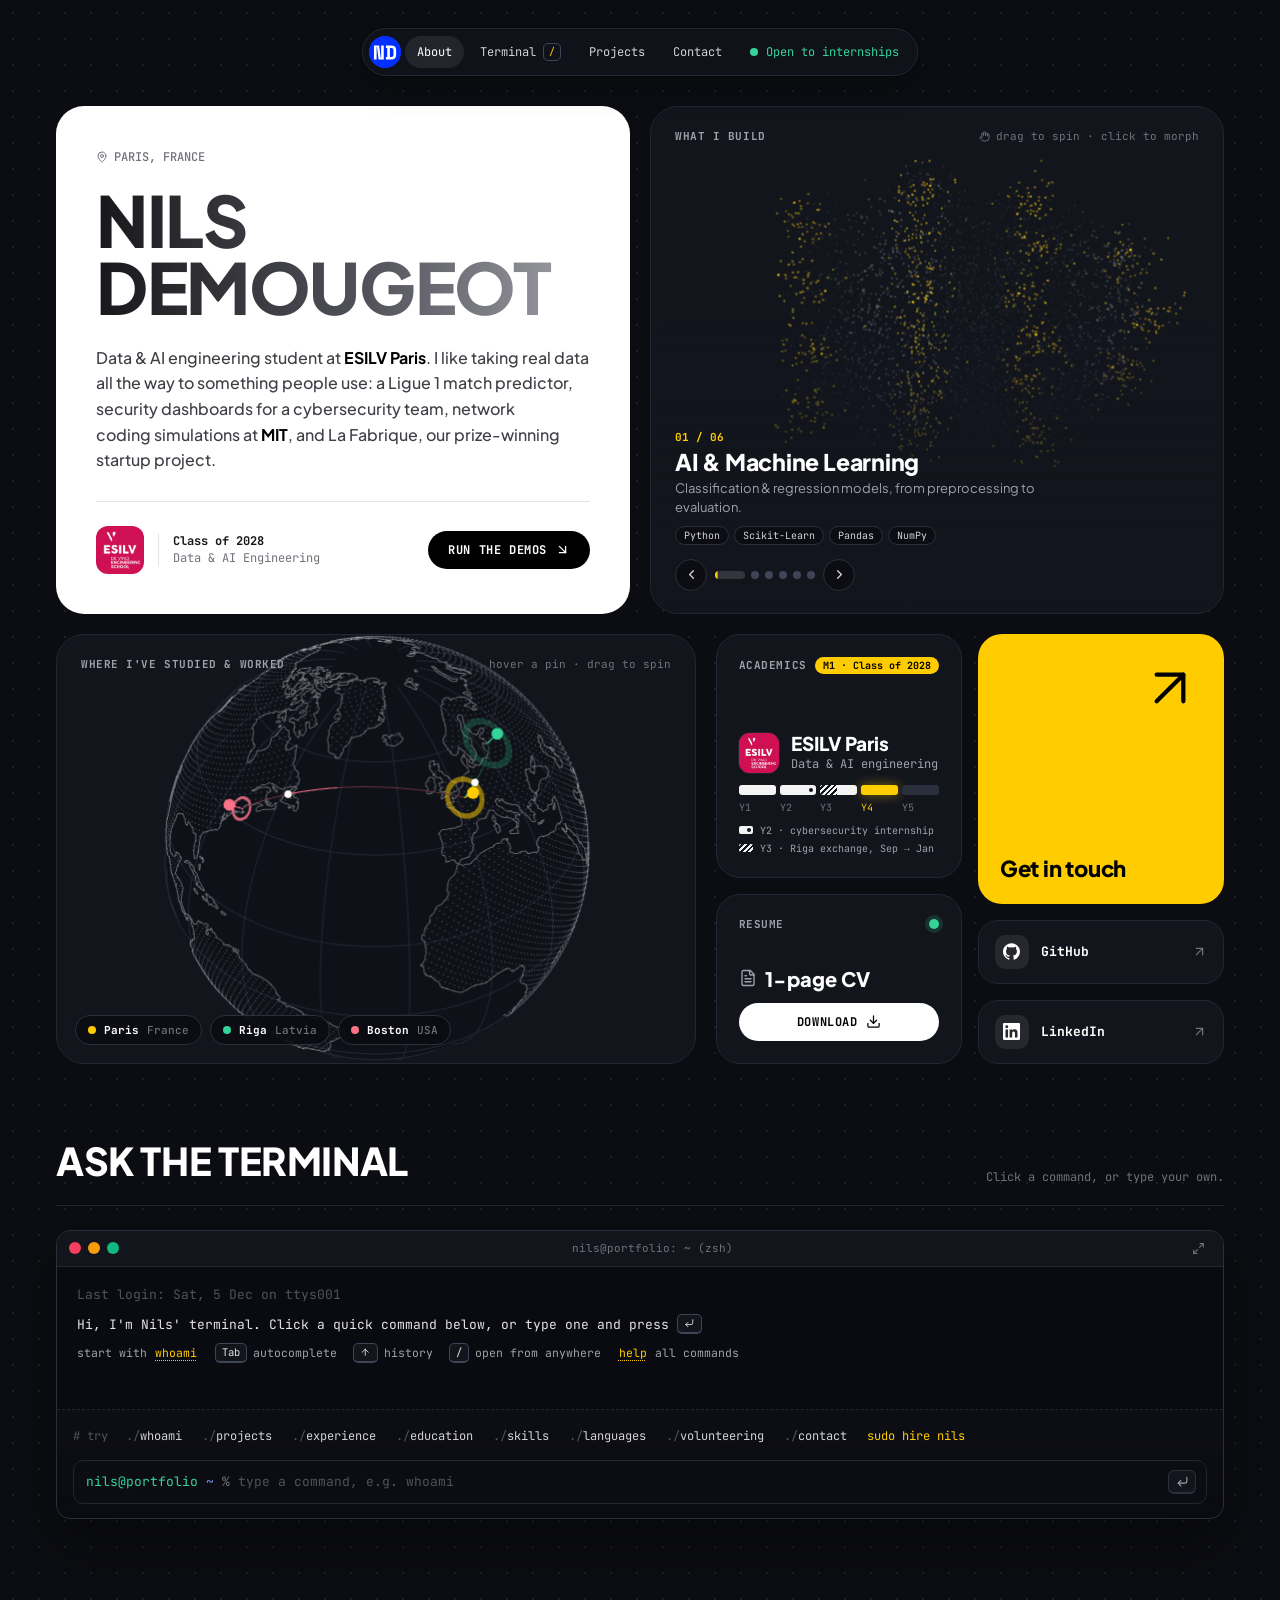
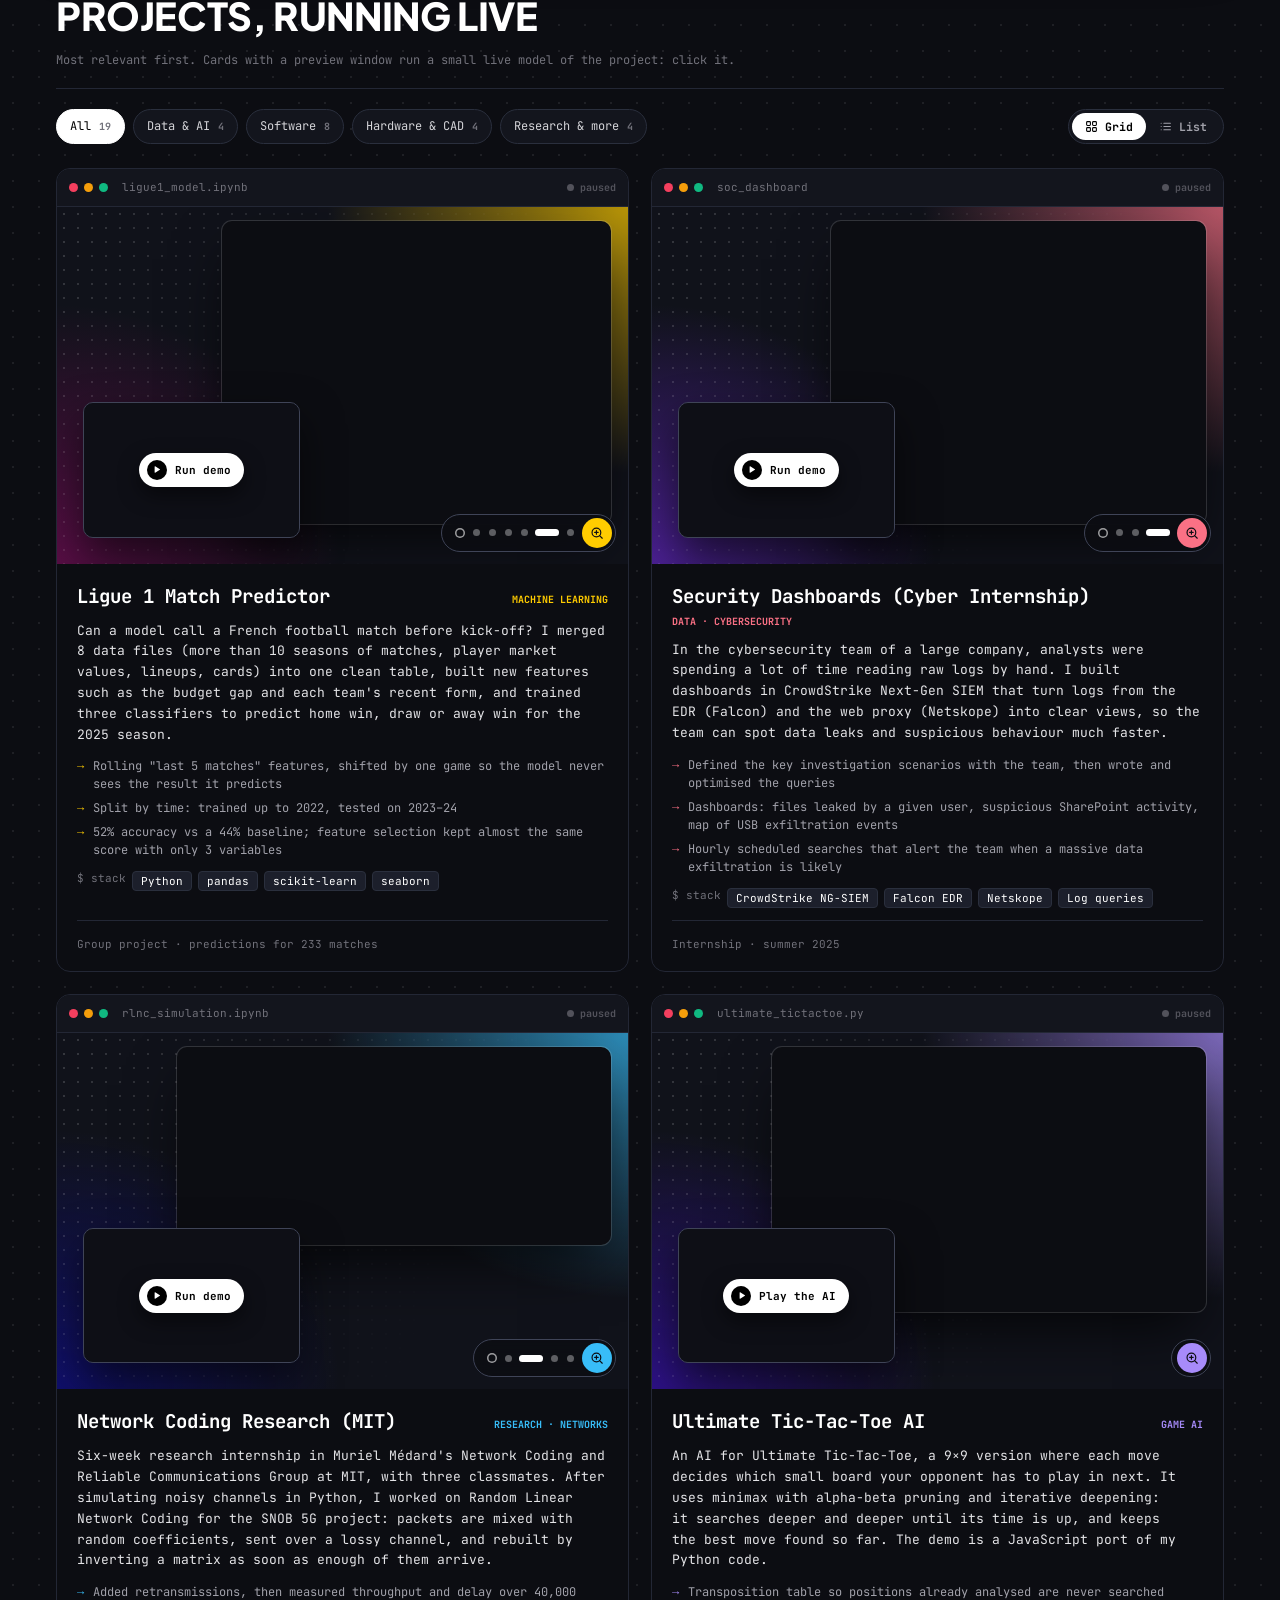
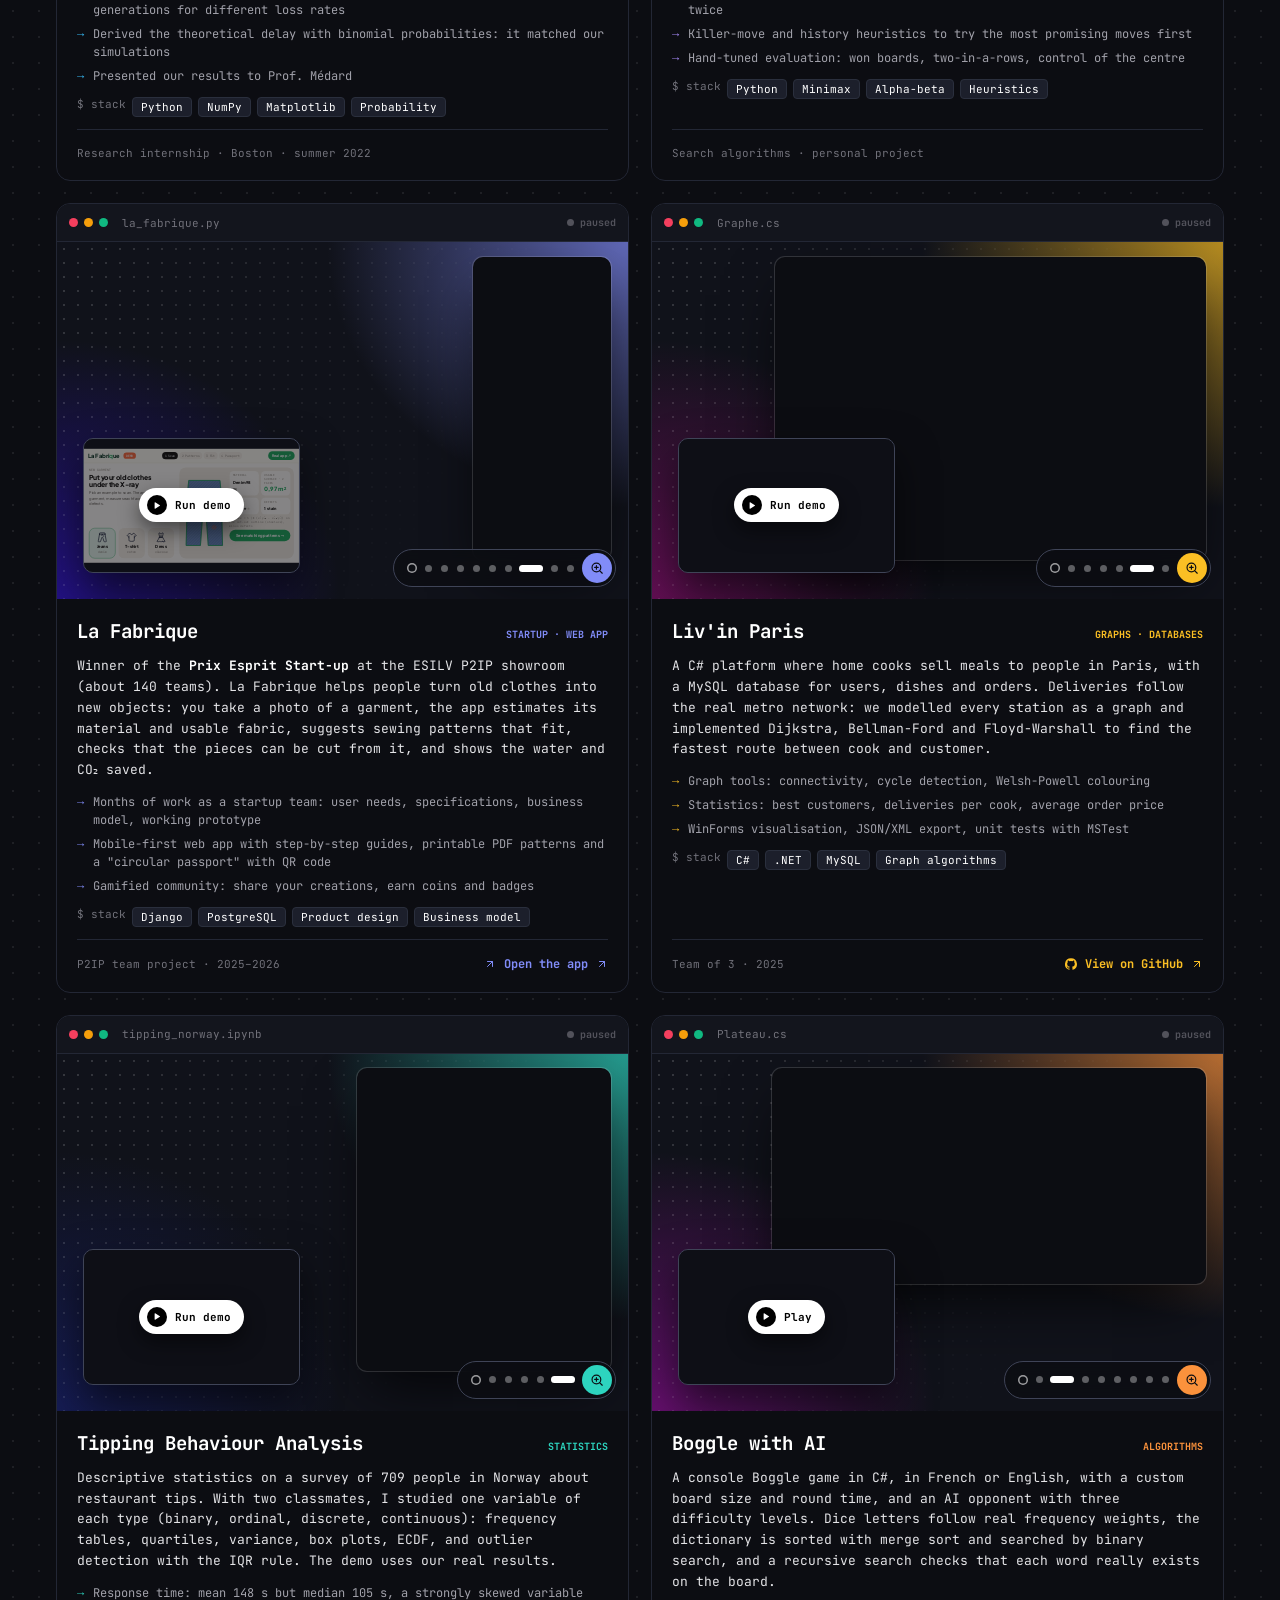
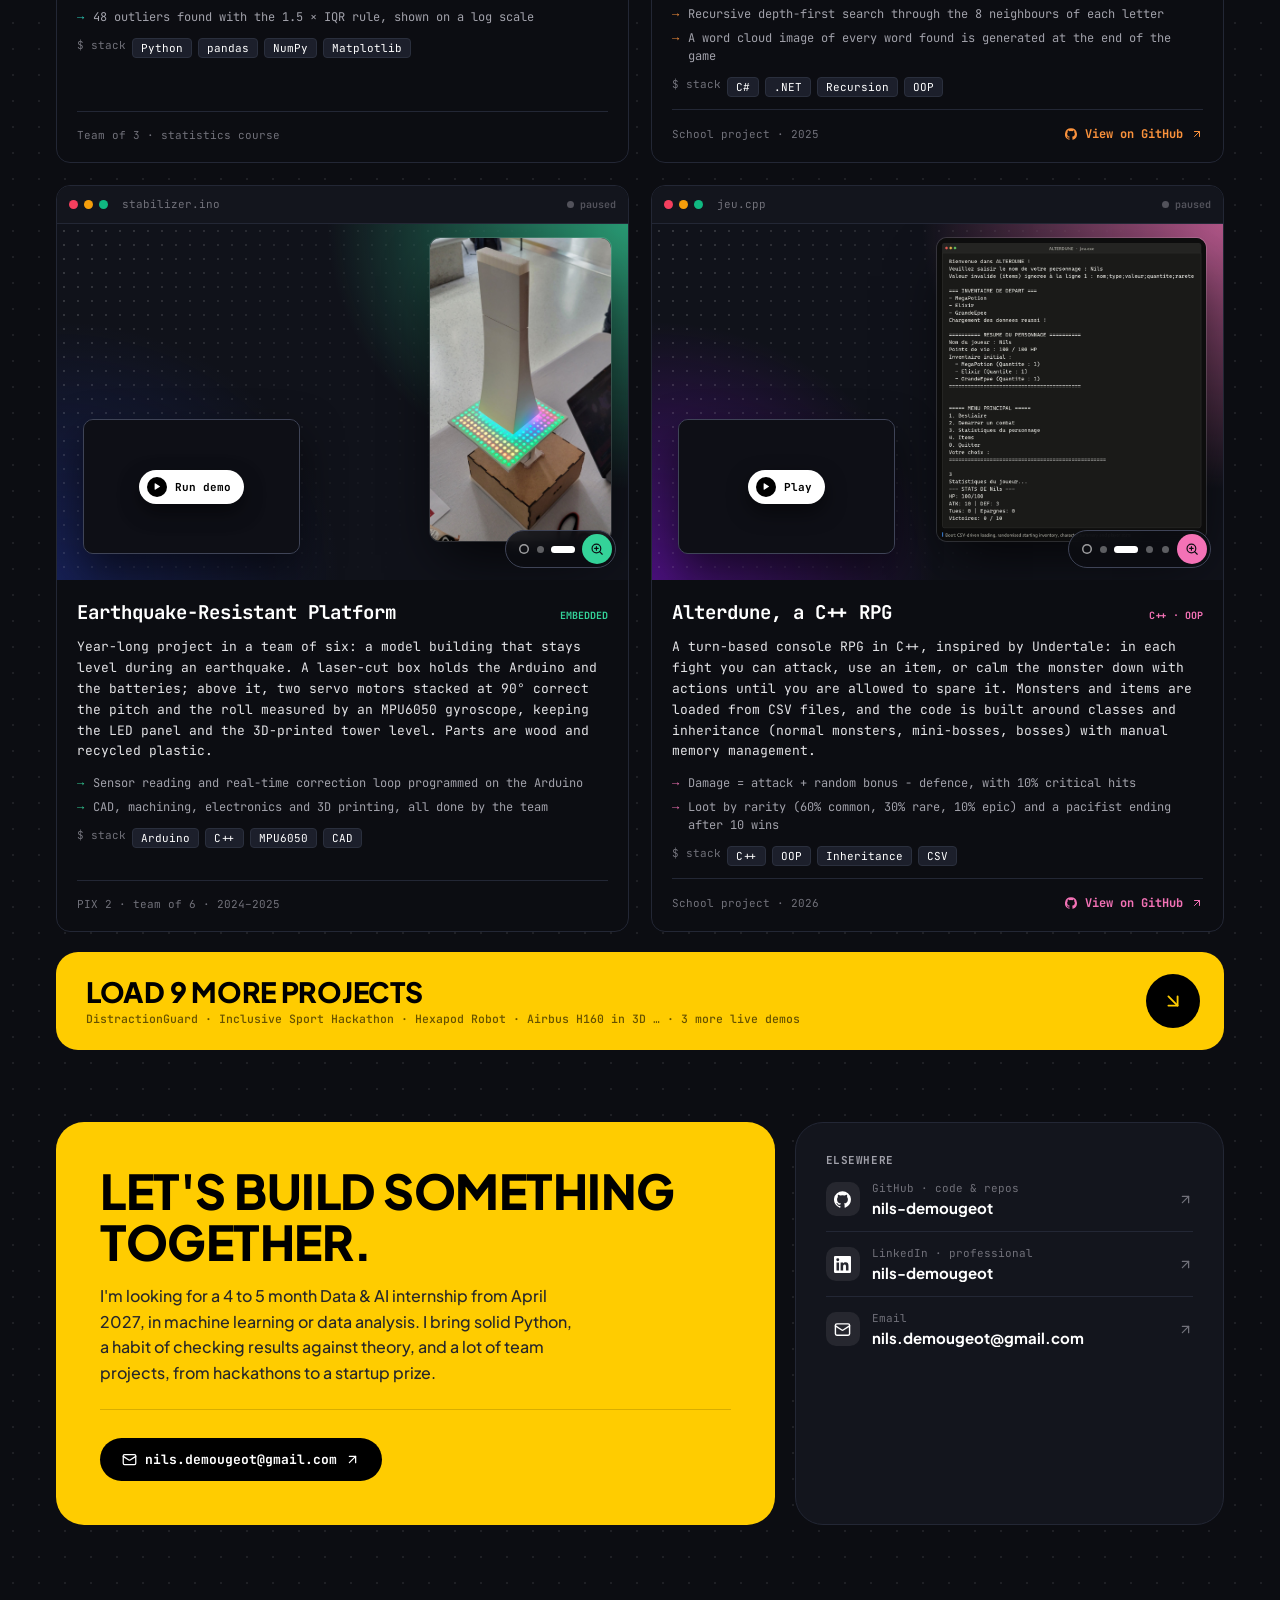
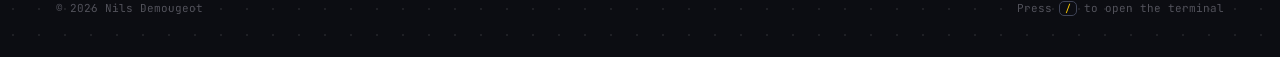
==== commit 6da2ea9f: "image modification & UI change" ====
--- a/index.html
+++ b/index.html
@@ -11,7 +11,15 @@
   <meta property="og:title" content="Nils Demougeot · Data & AI Engineering">
   <meta property="og:description" content="Interactive portfolio: machine learning, full-stack web, embedded systems and networks. Projects running live in the browser.">
   <meta property="og:url" content="https://nils-demougeot.github.io/">
+  <meta property="og:site_name" content="Nils Demougeot">
+  <!-- link previews (WhatsApp, LinkedIn, Slack, iMessage…) show the ND logo; without these they pick the first big enough image (ESILV) -->
+  <meta property="og:image" content="https://nils-demougeot.github.io/assets/img/logo-nd.png">
+  <meta property="og:image:type" content="image/png">
+  <meta property="og:image:width" content="256">
+  <meta property="og:image:height" content="256">
+  <meta property="og:image:alt" content="ND, Nils Demougeot's logo">
   <meta name="twitter:card" content="summary">
+  <meta name="twitter:image" content="https://nils-demougeot.github.io/assets/img/logo-nd.png">
   <link rel="icon" href="assets/img/logo-nd.png" type="image/png">
   <link rel="apple-touch-icon" href="assets/img/logo-nd.png">
   <link rel="preload" href="assets/fonts/plus-jakarta-sans-latin.woff2" as="font" type="font/woff2" crossorigin>
@@ -159,7 +167,7 @@
             <article class="card card-mini card-cv" data-card data-accent="#34d399" data-enter>
               <div class="mini-head"><span class="eyebrow">Resume</span><i class="live-dot"></i></div>
               <div class="cv-title"><svg class="ic"><use href="#i-file"/></svg>1-page CV</div>
-              <a class="btn btn-light" href="assets/cv/Nils_Demougeot_CV.pdf" download="Nils_Demougeot_CV.pdf">Download <svg class="ic"><use href="#i-download"/></svg></a>
+              <a class="btn btn-light" href="assets/cv/Resume_Nils_Demougeot.pdf" download="Resume_Nils_Demougeot.pdf">Download <svg class="ic"><use href="#i-download"/></svg></a>
             </article>
           </div>
           <div class="side-col">
--- a/assets/css/style.css
+++ b/assets/css/style.css
@@ -370,6 +370,8 @@
 .is-list .proj:not(.open) .proj-bar, .is-list .proj:not(.open) .pip-run, .is-list .proj:not(.open):has(.gal) .pip, .is-list .proj:not(.open) .gal-ui, .is-list .proj:not(.open) .facts, .is-list .proj:not(.open) .proj-foot { display: none; }
 .is-list .proj:not(.open) .proj-stage { aspect-ratio: auto; min-height: 128px; pointer-events: none; border-right: 1px solid var(--line); }
 .is-list .proj:not(.open) .cover { inset: 10px; }
+.is-list .proj:not(.open) .gal-frame { left: 5%; right: 5%; top: 7%; bottom: 7%; } /* no controls in a row: the thumbnail uses the whole space */
+.is-list .proj:not(.open) .gal .gal-slide:not(.fill) { left: calc((100cqw - var(--w)) / 2); top: calc((100cqh - var(--w) / var(--ar)) / 2); }
 .is-list .proj:not(.open) .pip { left: 0; bottom: 0; width: 100%; height: 100%; border-radius: 0; border: 0; box-shadow: none; } /* the demo's preview is the thumbnail */
 .is-list .proj:not(.open) .cover span { font-size: 9.5px; text-align: center; padding: 0 10px; }
 .is-list .proj:not(.open) .proj-body { padding: 16px 60px 16px 20px; gap: 9px; justify-content: center; }
@@ -460,34 +462,57 @@
 .gal::before { content: ""; position: absolute; inset: 0; pointer-events: none;
   background-image: radial-gradient(rgba(255, 255, 255, .16) 1px, transparent 1.3px); background-size: 14px 14px;
   -webkit-mask-image: linear-gradient(115deg, #000, transparent 70%); mask-image: linear-gradient(115deg, #000, transparent 70%); }
-.gal-frame { position: absolute; left: 27%; right: 5%; top: 10%; bottom: -14px; container-type: size; cursor: zoom-in; }
-.gal.solo .gal-frame { left: 9%; right: 9%; top: 11%; }
-.gal-slide { position: absolute; inset: 0; margin: 0; border-radius: 10px; overflow: hidden; background: #0c0d12; opacity: 0; pointer-events: none;
+.gal-frame { position: absolute; left: 21%; right: 3%; top: 4%; bottom: 11%; container-type: size; cursor: zoom-in; }
+.gal.solo .gal-frame { left: 4%; right: 4%; top: 5%; }
+/* each card takes its image's proportions, as large as the frame allows and centred in it; .fill crops the image to the whole frame */
+.gal-slide { --w: min(100cqw, 100cqh * var(--ar)); position: absolute; left: calc((100cqw - var(--w)) / 2); top: calc((100cqh - var(--w) / var(--ar)) / 2); width: var(--w); height: calc(var(--w) / var(--ar)); margin: 0; border-radius: 10px; overflow: hidden; background: #0c0d12; opacity: 0; pointer-events: none;
   box-shadow: 0 0 0 1px rgba(255, 255, 255, .14), 0 26px 55px -12px rgba(0, 0, 0, .75);
   transform: translate(calc(var(--x) * 1.35), calc(var(--y) * 1.35 + 5%)) rotate(calc(var(--r) * 1.6)) scale(calc(var(--s) * .97));
   transition: transform .95s var(--ease-out), opacity .6s var(--ease-out), filter .6s; }
 .gal-slide img { width: 100%; height: 100%; object-fit: cover; object-position: top left; display: block; pointer-events: none; }
-.gal-slide.tall { right: auto; left: 50%; width: calc(100cqh * var(--ar)); margin-left: calc(-50cqh * var(--ar)); } /* phone screenshots keep their shape */
+.gal-slide.fill { left: 0; top: 0; width: 100%; height: 100%; }
+/* next to a demo window (bottom-left), cards sit top-right, away from it; hovering a screenshot fades the window out of the way */
+.gal:not(.solo) .gal-slide:not(.fill) { left: calc(100cqw - var(--w)); top: 0; }
+.proj:has(.gal:not(.collage) .gal-frame:hover):not(.is-live) .pip:not(:hover) { opacity: .08; }
 .gal-slide.on { opacity: 1; pointer-events: auto; z-index: 5 !important; transform: none; }
 .gal.collage .gal-slide.pile { opacity: 1; pointer-events: auto; transform: translate(var(--x), var(--y)) rotate(var(--r)) scale(var(--s)); }
 .gal.collage .gal-slide.pile:not(:first-child) { filter: brightness(.8); }
-.gal.collage .gal-frame:hover .gal-slide.pile { transform: translate(calc(var(--x) * 1.2), calc(var(--y) * 1.25)) rotate(calc(var(--r) * 1.35)) scale(calc(var(--s) * 1.015)); }
-.gal.collage .gal-frame:hover .gal-slide.pile:hover { filter: none; }
+.gal.collage .gal-frame:hover .gal-slide.pile { transform: translate(calc(var(--x) * 1.15), calc(var(--y) * 1.1)) rotate(calc(var(--r) * 1.3)) scale(calc(var(--s) * 1.015)); }
+.gal.collage .gal-frame:hover .gal-slide.pile:hover { z-index: 10 !important; filter: none; transform: translate(calc(var(--x) * 1.15), calc(var(--y) * 1.1)) rotate(calc(var(--r) * 1.3)) scale(calc(var(--s) * 1.04)); } /* the card under the cursor comes to the top, where it is (so it stays under the cursor) */
 .gal:not(.collage) .gal-frame:hover .gal-slide.on { transform: translateY(-5px); }
 /* controls: prev · progress dots · next · enlarge */
 .gal-ui { position: absolute; right: 12px; bottom: 12px; z-index: 20; display: flex; align-items: center; gap: 2px; padding: 3px; border-radius: 9999px;
   background: rgba(12, 13, 18, .78); border: 1px solid var(--line-3); -webkit-backdrop-filter: blur(8px); backdrop-filter: blur(8px); }
-.gal-btn { width: 26px; height: 26px; border-radius: 9999px; border: 0; background: transparent; color: #e4e4e7; display: flex; align-items: center; justify-content: center; font-size: 14px; cursor: pointer; transition: background .2s, color .2s; }
+.gal-btn { position: relative; width: 30px; height: 30px; border-radius: 9999px; border: 0; background: transparent; color: #e4e4e7; display: flex; align-items: center; justify-content: center; font-size: 14px; cursor: pointer; transition: background .2s, color .2s; }
 .gal-btn:hover { background: rgba(255, 255, 255, .12); color: #fff; }
 .gal-zoom { margin-left: 2px; background: var(--g1); color: #0c0d12; }
 .gal-zoom:hover { background: #fff; color: #0c0d12; }
-.gal-dots { display: flex; align-items: center; gap: 5px; padding: 0 4px; }
-.gal-dots button { width: 6px; height: 6px; padding: 0; border: 0; border-radius: 9999px; background: rgba(255, 255, 255, .32); cursor: pointer; overflow: hidden; transition: width .35s var(--ease-out), background .2s; }
-.gal-dots button:hover { background: rgba(255, 255, 255, .6); }
-.gal-dots button.on { width: 22px; background: rgba(255, 255, 255, .22); }
+/* dots: small marks, but each sits in a 16×30 button so it is easy to hit */
+.gal-dots { display: flex; align-items: center; margin-left: 7px; } /* a little room before the first (ring) dot */
+.gal-dots button { width: 16px; height: 30px; padding: 0; border: 0; background: none; cursor: pointer; display: flex; align-items: center; justify-content: center; transition: width .35s var(--ease-out); }
+.gal-dots button.on { width: 30px; }
+.gal-dots b { display: block; width: 7px; height: 7px; border-radius: 9999px; background: rgba(255, 255, 255, .34); overflow: hidden; transition: width .35s var(--ease-out), background .2s; }
+.gal-dots button:hover b { background: rgba(255, 255, 255, .65); }
+.gal-dots button.on b { width: 24px; background: rgba(255, 255, 255, .22); }
+/* the first dot (all screenshots, scattered) is a slightly bigger ring */
+.gal-dots button.all b { width: 10px; height: 10px; background: none; box-shadow: inset 0 0 0 1.5px rgba(255, 255, 255, .6); }
+.gal-dots button.all:hover b { box-shadow: inset 0 0 0 1.5px #fff; background: none; }
+.gal-dots button.all.on b { width: 26px; height: 10px; background: rgba(255, 255, 255, .22); box-shadow: inset 0 0 0 1.5px rgba(255, 255, 255, .6); }
+/* phones, long galleries: a counter instead of the dots (tap it to go back to the scattered view) */
+.gal-count { display: none; position: relative; align-items: center; gap: 6px; height: 34px; padding: 0 12px; border: 0; border-radius: 9999px; background: none; color: #f4f4f5; font: 700 11.5px var(--mono); cursor: pointer; overflow: hidden; white-space: nowrap; }
+.gal-count b { width: 10px; height: 10px; border-radius: 9999px; box-shadow: inset 0 0 0 1.5px rgba(255, 255, 255, .7); }
+.gal-count i { position: absolute; left: 12px; right: 12px; bottom: 5px; height: 2px; border-radius: 2px; background: rgba(255, 255, 255, .85); transform-origin: 0 50%; animation: galFill 5.5s linear forwards; }
+/* big arrows on the cover, shown while the pointer is over it */
+.gal-arrow { position: absolute; top: 42%; z-index: 20; width: 44px; height: 44px; margin-top: -22px; border-radius: 9999px; border: 1px solid rgba(255, 255, 255, .16); background: rgba(12, 13, 18, .55); -webkit-backdrop-filter: blur(8px); backdrop-filter: blur(8px); color: #fff; font-size: 20px; display: flex; align-items: center; justify-content: center; cursor: pointer; opacity: 0; transform: translateX(var(--o)) scale(.9); transition: opacity .25s, transform .4s var(--ease-out), background .2s, color .2s; }
+.gal-arrow.prev { left: 12px; --o: -10px; } .gal-arrow.next { right: 12px; --o: 10px; }
+.proj-stage:hover .gal-arrow, .gal-arrow:focus-visible { opacity: 1; transform: none; }
+.gal-arrow:hover { background: rgba(255, 255, 255, .94); color: #0c0d12; border-color: transparent; }
+.gal-arrow:active { transform: scale(.94); }
+@media (hover: none) { .gal-arrow { display: none; } }
+.proj.is-live .gal-arrow, .is-list .proj:not(.open) .gal-arrow { display: none; }
 .gal-dots i { display: block; height: 100%; background: #fff; transform-origin: 0 50%; animation: galFill 5.5s linear forwards; }
 @keyframes galFill { from { transform: scaleX(0); } to { transform: scaleX(1); } }
-.gal.paused .gal-dots i, .gal:hover .gal-dots i, .proj.is-live .gal-dots i, html.lb-open .gal-dots i { animation-play-state: paused; }
+.gal.paused .gal-ui i, .gal:hover .gal-ui i, .proj.is-live .gal-ui i, html.lb-open .gal-ui i { animation-play-state: paused; }
 .proj.is-live .gal-ui { opacity: 0; pointer-events: none; }
 /* lightbox */
 html.lb-open, html.lb-open body { overflow: hidden; }
@@ -684,7 +709,7 @@
   .nav-status { display: none; }
   .proj.is-live .proj-stage { aspect-ratio: 1 / 0.86; }
   .pip { width: 58%; height: 58%; left: 18px; bottom: 18px; }
-  .proj:not(.is-live):has(.gal) .pip { width: 46%; height: 46%; }
+  .proj:not(.is-live):has(.gal) .pip { width: 42%; height: 42%; }
   .view-toggle { margin-left: 0; }
   .view-toggle span { display: none; }
   .projects.is-list .proj { grid-template-columns: 104px minmax(0, 1fr); }
@@ -699,9 +724,14 @@
   .is-list .proj.open .proj-body { padding-right: 20px; }
   .is-list .proj.open .proj-toggle { top: 4px; }
   .is-list .proj.open .proj-bar { padding-right: 50px; }
-  .gal-frame { left: 22%; right: 4%; top: 9%; }
-  .gal.solo .gal-frame { left: 6%; right: 6%; }
-  .gal-ui { right: 10px; bottom: 10px; }
+  .gal-frame { left: 14%; right: 3%; top: 4%; bottom: 17%; }
+  .gal.solo .gal-frame { left: 3%; right: 3%; top: 4%; }
+  .gal-ui { right: 8px; bottom: 8px; }
+  .gal-btn { width: 34px; height: 34px; }
+  .gal.many .gal-dots { display: none; }
+  .gal.many .gal-count { display: inline-flex; }
+  .gal-dots button { width: 14px; height: 34px; }
+  .gal-dots button.on { width: 28px; }
   .lb-main { padding: 6px 8px; gap: 0; }
   .lb-main .lb-nav { display: none; }
   .lb-fig figcaption { font-size: 12.5px; padding: 0 8px; }
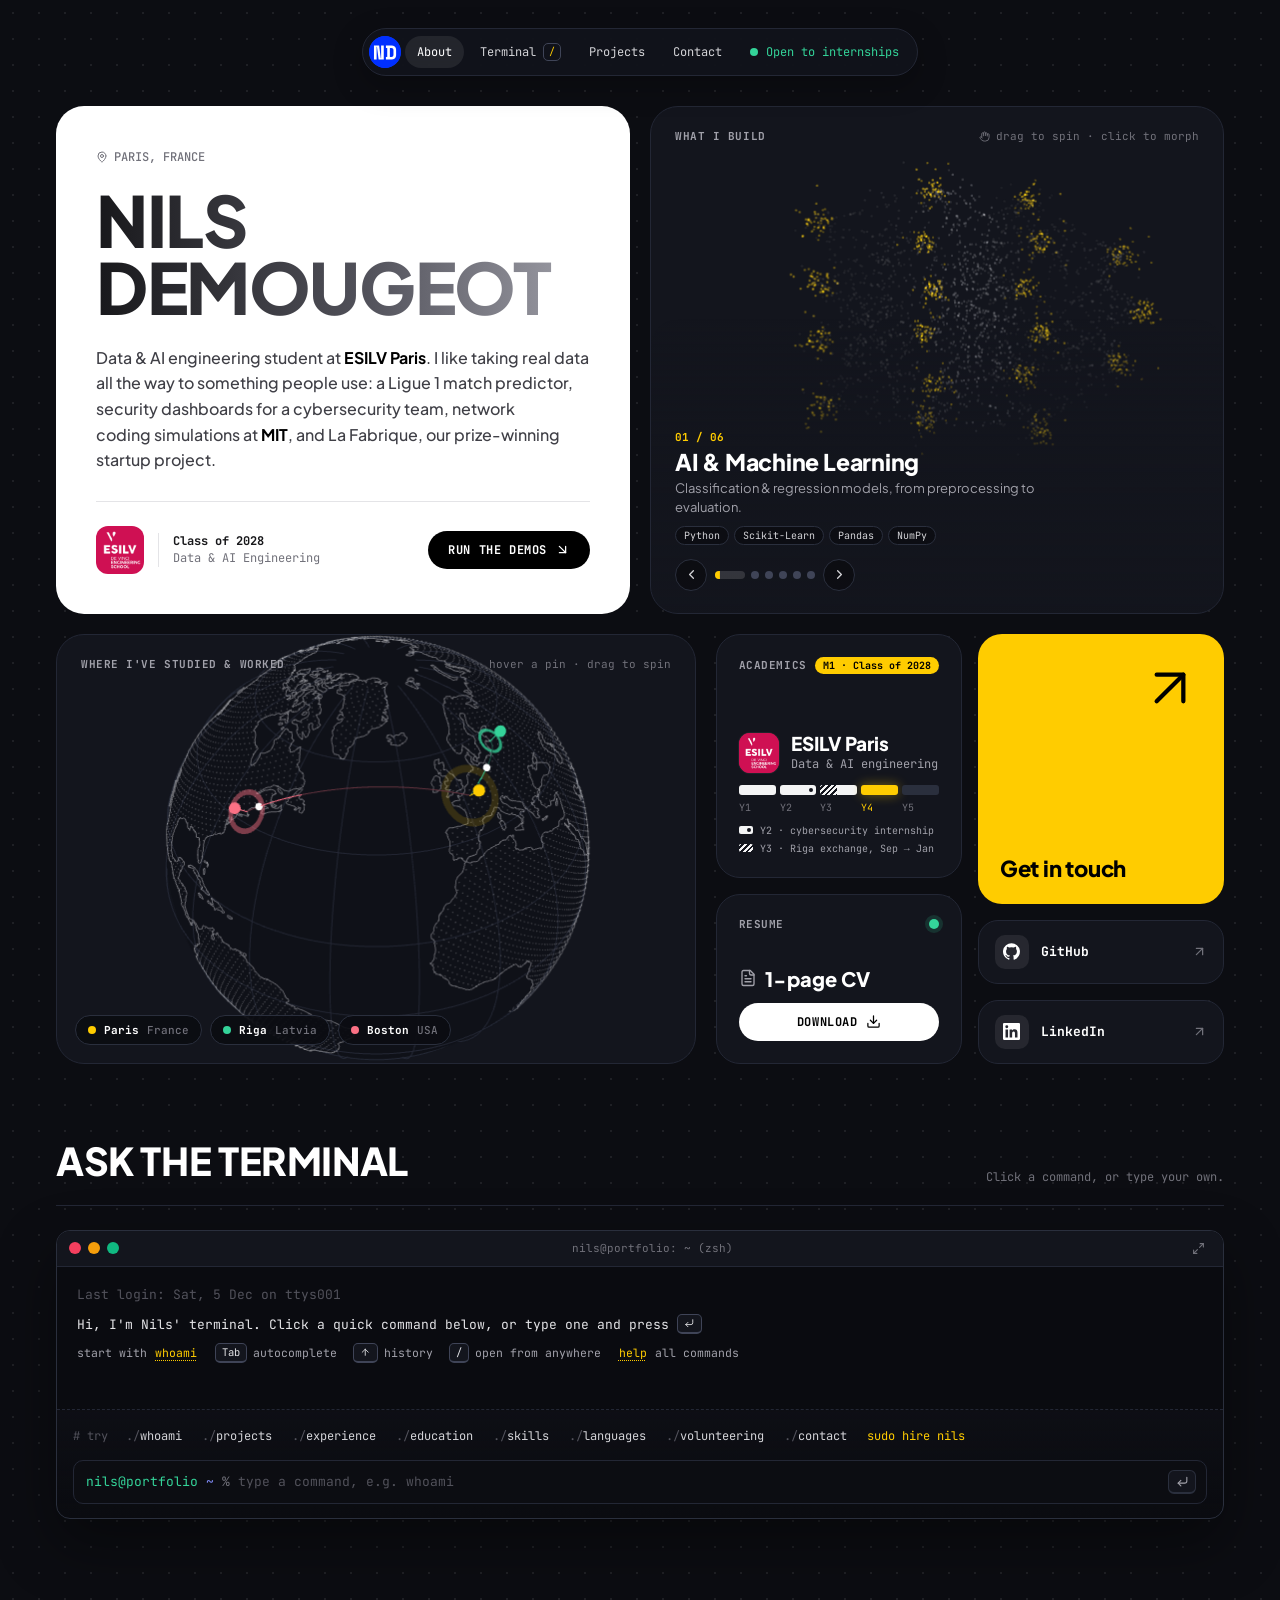
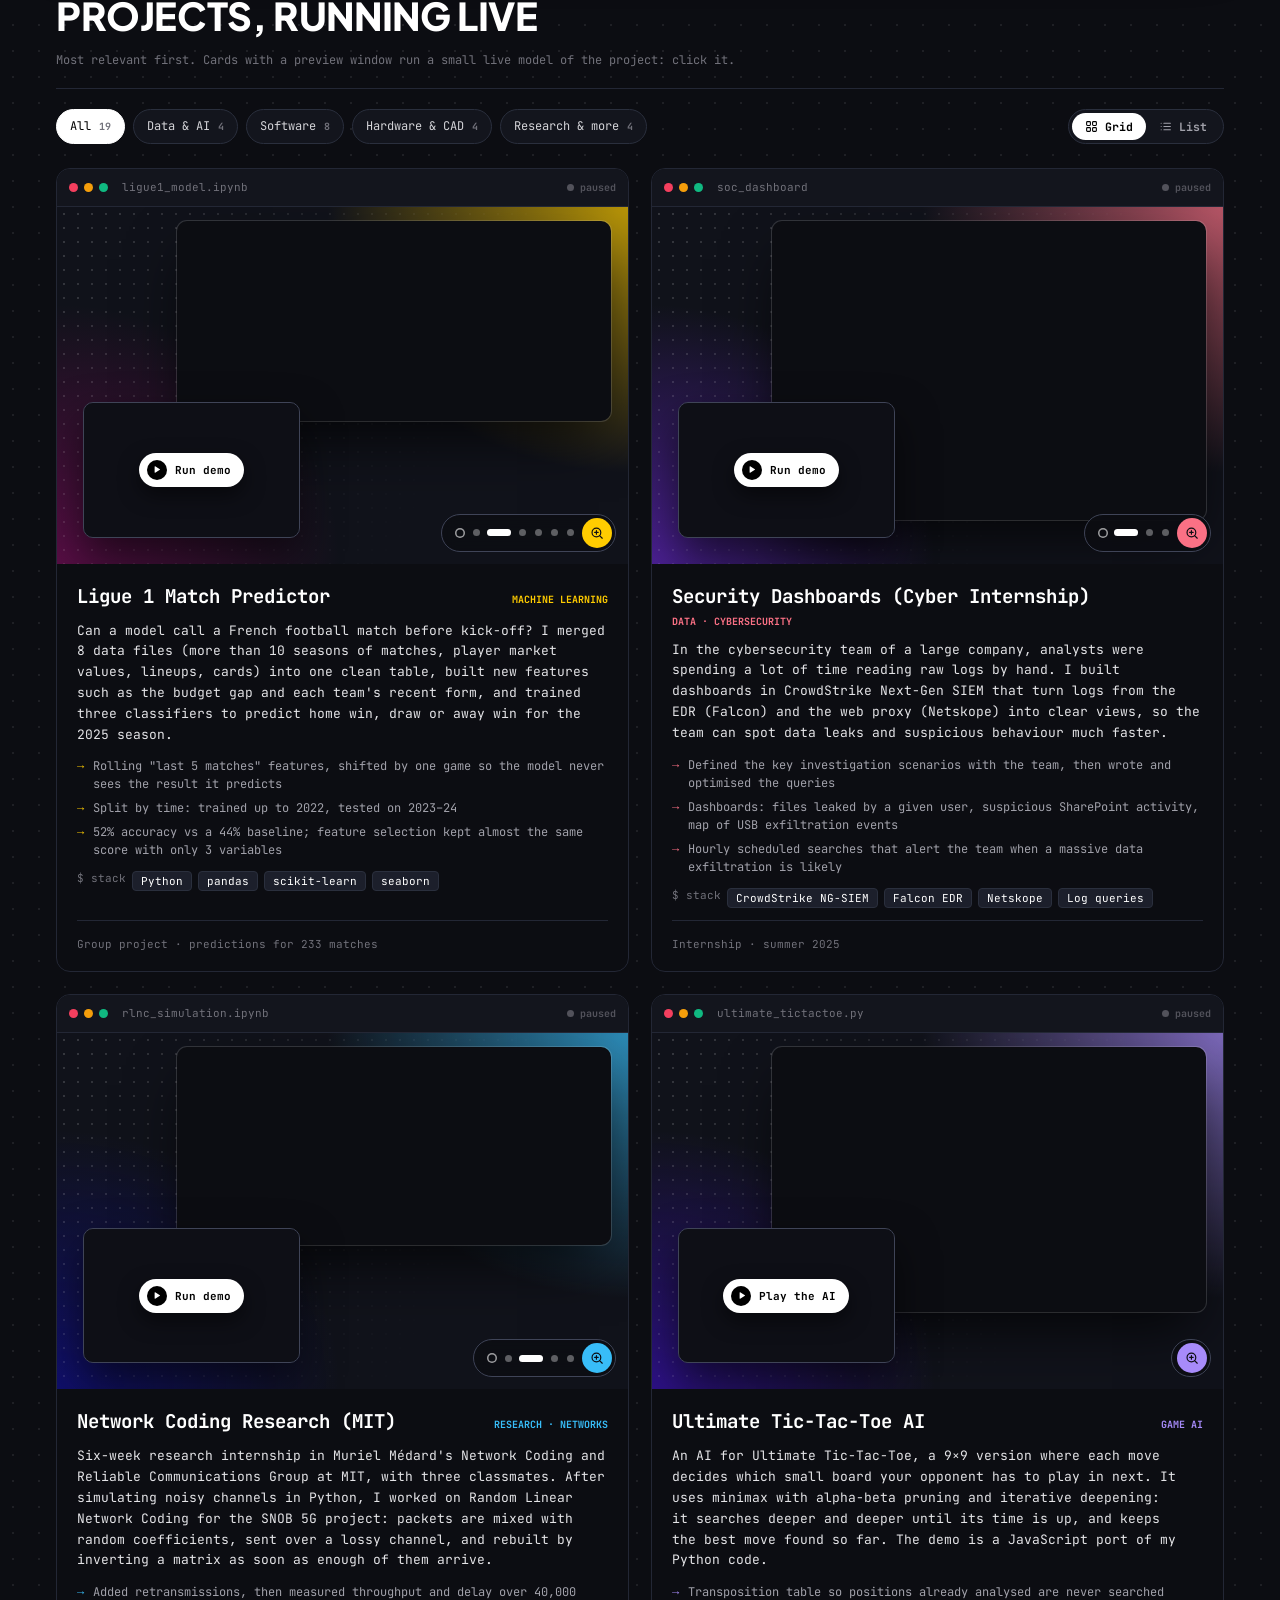
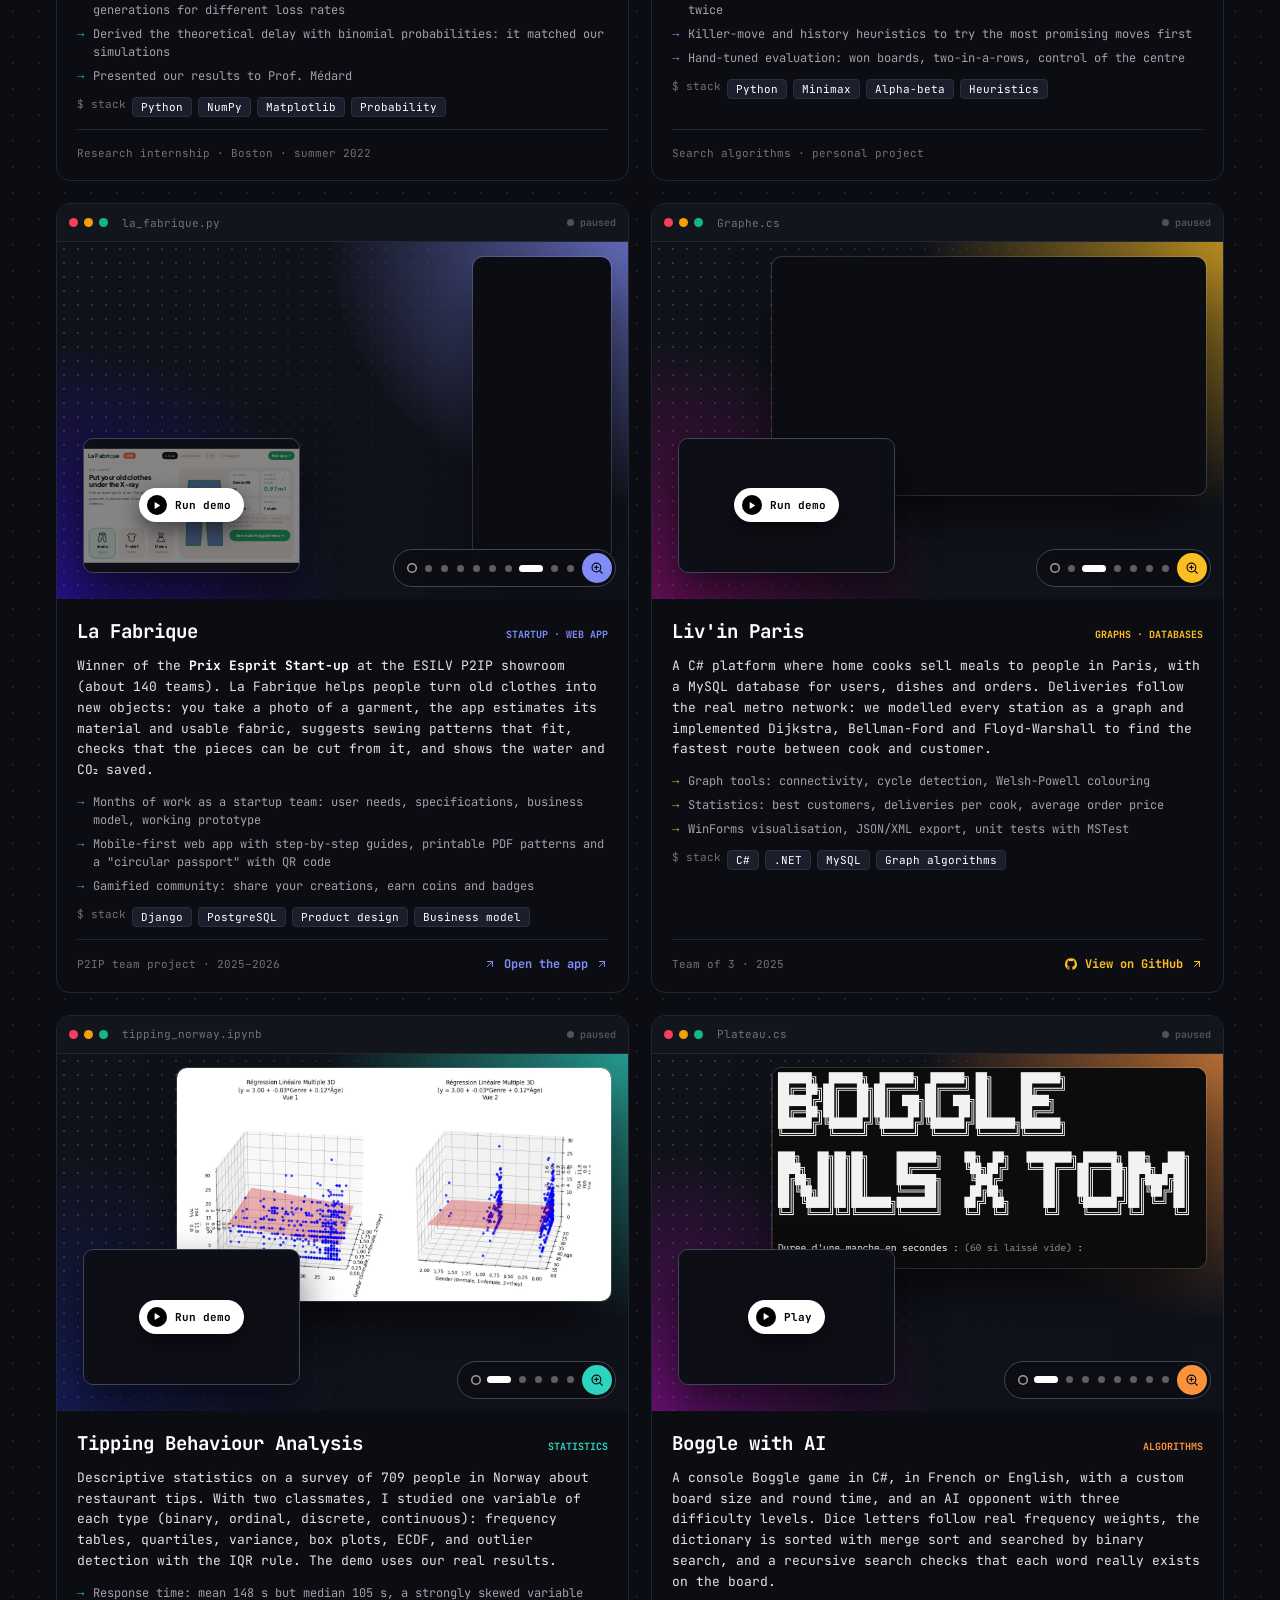
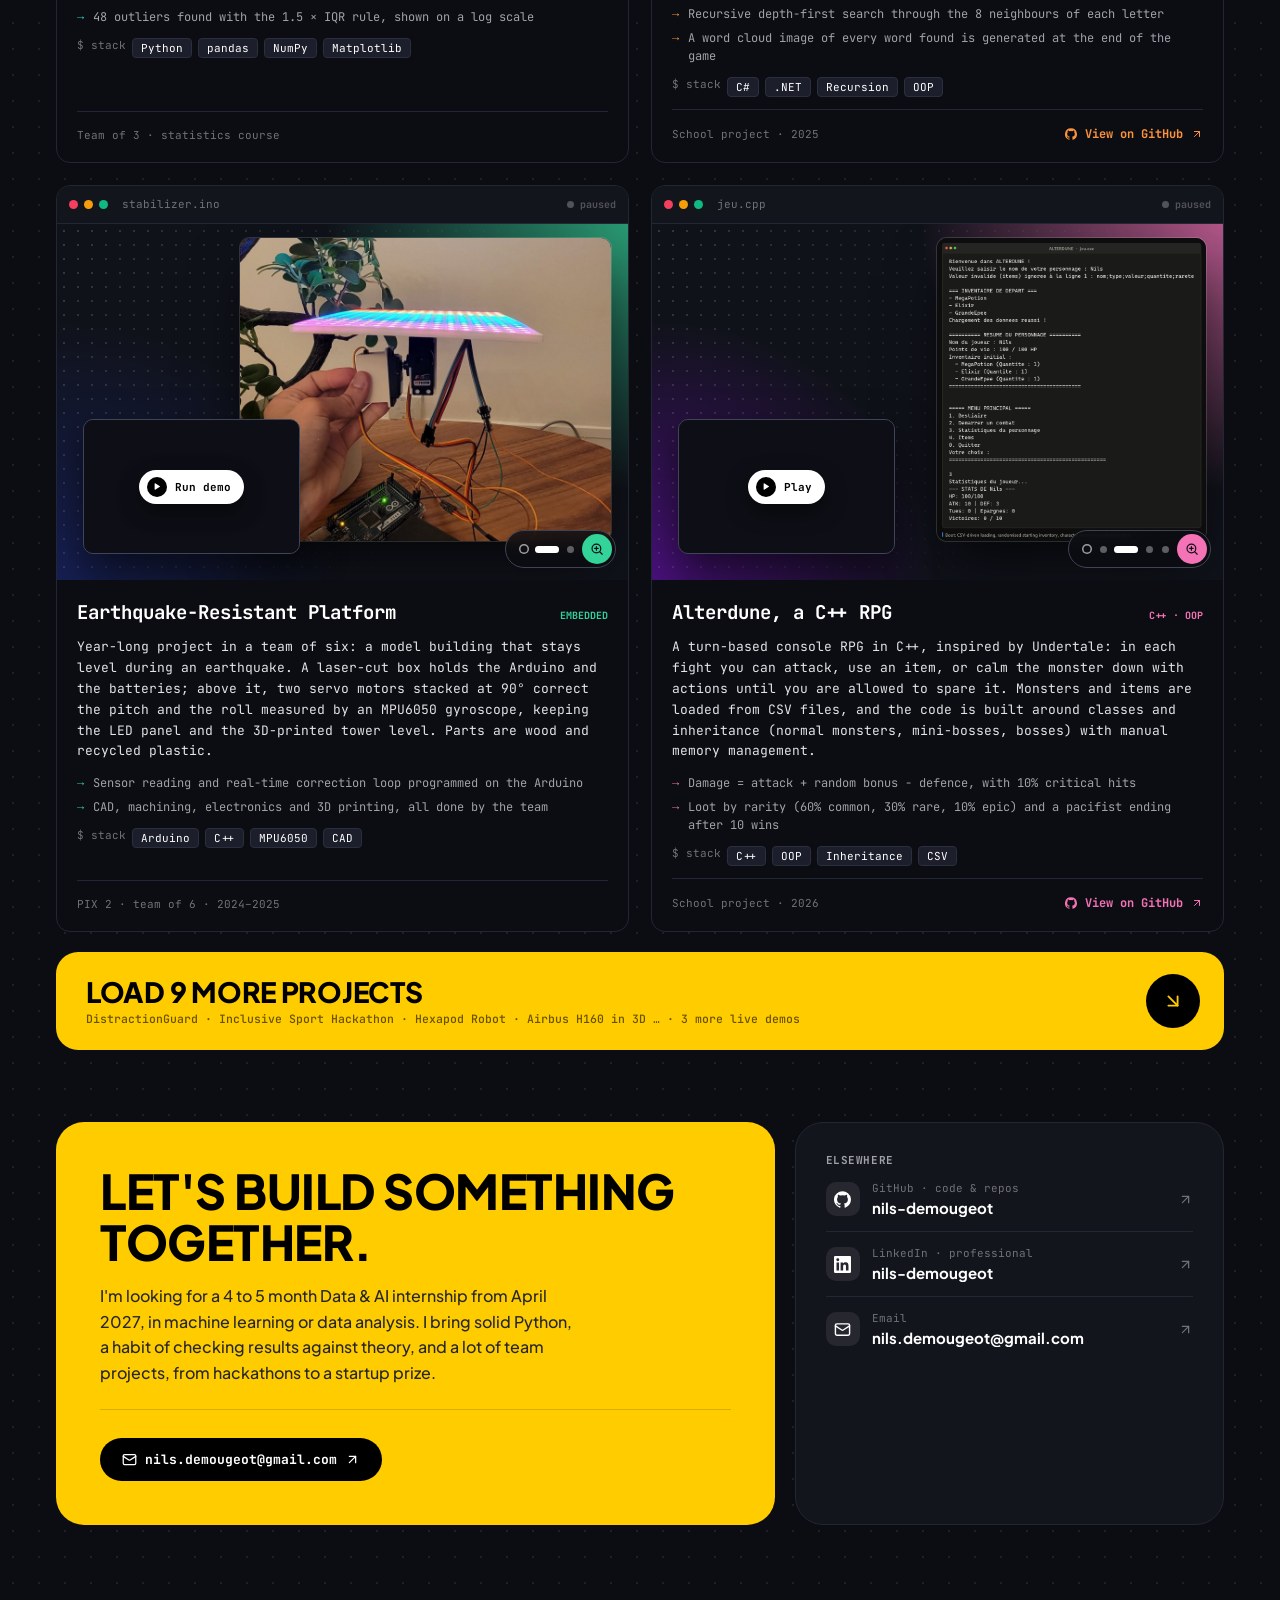
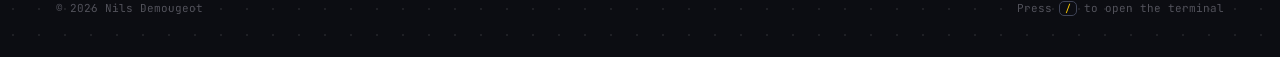
==== commit 50124857: "SEO" ====
--- a/index.html
+++ b/index.html
@@ -3,25 +3,73 @@
 <head>
   <meta charset="utf-8">
   <meta name="viewport" content="width=device-width, initial-scale=1">
-  <title>Nils Demougeot · Data & AI Engineering</title>
+  <title>Nils Demougeot · Data & AI Engineering Portfolio</title>
   <meta name="description" content="Nils Demougeot, Data & AI engineering student at ESILV Paris. Machine learning, full-stack web, embedded systems, networks and security. Looking for a Data / AI internship from April 2027.">
   <meta name="author" content="Nils Demougeot">
+  <meta name="robots" content="index, follow, max-image-preview:large">
+  <link rel="canonical" href="https://nils-demougeot.github.io/">
   <meta name="theme-color" content="#0c0d12">
-  <meta property="og:type" content="website">
-  <meta property="og:title" content="Nils Demougeot · Data & AI Engineering">
+  <meta property="og:type" content="profile">
+  <meta property="profile:first_name" content="Nils">
+  <meta property="profile:last_name" content="Demougeot">
+  <meta property="og:locale" content="en_US">
+  <meta property="og:title" content="Nils Demougeot · Data & AI Engineering Portfolio">
   <meta property="og:description" content="Interactive portfolio: machine learning, full-stack web, embedded systems and networks. Projects running live in the browser.">
   <meta property="og:url" content="https://nils-demougeot.github.io/">
   <meta property="og:site_name" content="Nils Demougeot">
-  <!-- link previews (WhatsApp, LinkedIn, Slack, iMessage…) show the ND logo; without these they pick the first big enough image (ESILV) -->
-  <meta property="og:image" content="https://nils-demougeot.github.io/assets/img/logo-nd.png">
-  <meta property="og:image:type" content="image/png">
-  <meta property="og:image:width" content="256">
-  <meta property="og:image:height" content="256">
-  <meta property="og:image:alt" content="ND, Nils Demougeot's logo">
-  <meta name="twitter:card" content="summary">
-  <meta name="twitter:image" content="https://nils-demougeot.github.io/assets/img/logo-nd.png">
-  <link rel="icon" href="assets/img/logo-nd.png" type="image/png">
+  <!-- link previews (WhatsApp, LinkedIn, Slack, iMessage…) show this card; without these they pick the first big enough image (ESILV) -->
+  <meta property="og:image" content="https://nils-demougeot.github.io/assets/img/og-card.jpg">
+  <meta property="og:image:type" content="image/jpeg">
+  <meta property="og:image:width" content="1200">
+  <meta property="og:image:height" content="630">
+  <meta property="og:image:alt" content="Nils Demougeot, Data & AI engineering student at ESILV Paris">
+  <meta name="twitter:card" content="summary_large_image">
+  <meta name="twitter:title" content="Nils Demougeot · Data & AI Engineering Portfolio">
+  <meta name="twitter:description" content="Interactive portfolio: machine learning, full-stack web, embedded systems and networks. Projects running live in the browser.">
+  <meta name="twitter:image" content="https://nils-demougeot.github.io/assets/img/og-card.jpg">
+  <link rel="icon" href="assets/img/logo-nd.png" type="image/png" sizes="256x256">
   <link rel="apple-touch-icon" href="assets/img/logo-nd.png">
+  <!-- Structured data: tells search engines this page is Nils Demougeot's profile and links it to the same person elsewhere (sameAs) -->
+  <script type="application/ld+json">
+  {
+    "@context": "https://schema.org",
+    "@graph": [
+      {
+        "@type": "ProfilePage",
+        "@id": "https://nils-demougeot.github.io/#page",
+        "url": "https://nils-demougeot.github.io/",
+        "name": "Nils Demougeot · Data & AI Engineering Portfolio",
+        "inLanguage": "en",
+        "dateModified": "2026-10-25",
+        "mainEntity": { "@id": "https://nils-demougeot.github.io/#nils" }
+      },
+      {
+        "@type": "Person",
+        "@id": "https://nils-demougeot.github.io/#nils",
+        "name": "Nils Demougeot",
+        "givenName": "Nils",
+        "familyName": "Demougeot",
+        "url": "https://nils-demougeot.github.io/",
+        "image": "https://nils-demougeot.github.io/assets/img/avatar.jpg",
+        "jobTitle": "Data & AI Engineering Student",
+        "description": "Data & AI engineering student at ESILV Paris, looking for a Data / AI internship from April 2027.",
+        "email": "mailto:nils.demougeot@gmail.com",
+        "address": { "@type": "PostalAddress", "addressLocality": "Paris", "addressCountry": "FR" },
+        "alumniOf": [
+          { "@type": "CollegeOrUniversity", "name": "ESILV, De Vinci Engineering School", "url": "https://www.esilv.fr/" },
+          { "@type": "CollegeOrUniversity", "name": "Riga Technical University", "url": "https://www.rtu.lv/" }
+        ],
+        "knowsAbout": ["Machine Learning", "Data Science", "Python", "pandas", "scikit-learn", "SQL", "C#", "C++", "Cybersecurity", "Network Coding", "Web Development"],
+        "knowsLanguage": ["fr", "en", "es"],
+        "sameAs": [
+          "https://www.linkedin.com/in/nils-demougeot/",
+          "https://github.com/nils-demougeot",
+          "https://www.youtube.com/@seechyTech"
+        ]
+      }
+    ]
+  }
+  </script>
   <link rel="preload" href="assets/fonts/plus-jakarta-sans-latin.woff2" as="font" type="font/woff2" crossorigin>
   <link rel="preload" href="assets/fonts/jetbrains-mono-latin.woff2" as="font" type="font/woff2" crossorigin>
   <link rel="stylesheet" href="assets/css/style.css">
@@ -31,8 +79,10 @@
       var d = document.documentElement, seen = false;
       try { seen = sessionStorage.getItem('nd-intro') === '1'; } catch (e) {}
       var reduce = window.matchMedia && matchMedia('(prefers-reduced-motion: reduce)').matches;
+      // crawlers and page-speed tools get the page straight away (same content, no 3 s animation hiding the name)
+      var bot = /bot|crawl|spider|slurp|lighthouse|headless/i.test(navigator.userAgent);
       d.classList.add('js');
-      if (!seen && !reduce && !location.hash) d.classList.add('intro-on');
+      if (!seen && !reduce && !bot && !location.hash) d.classList.add('intro-on');
     })();
   </script>
 </head>
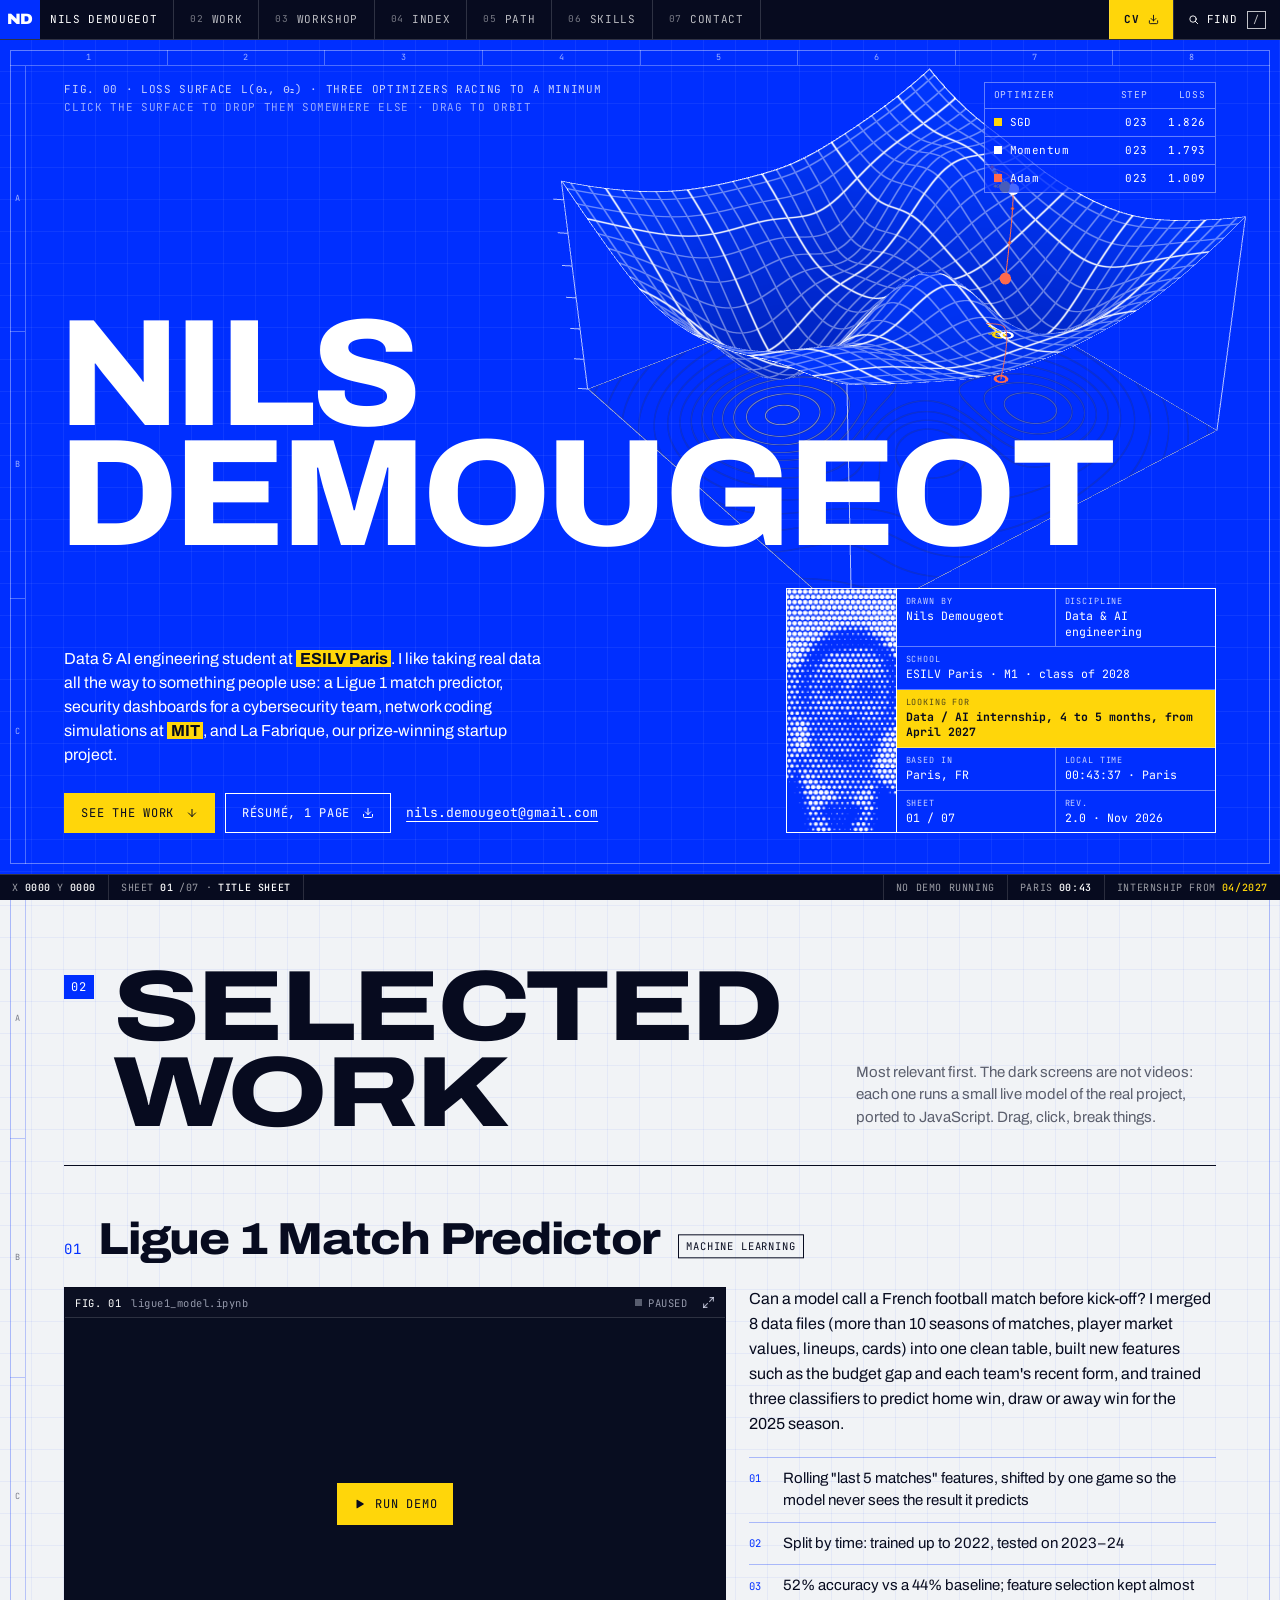
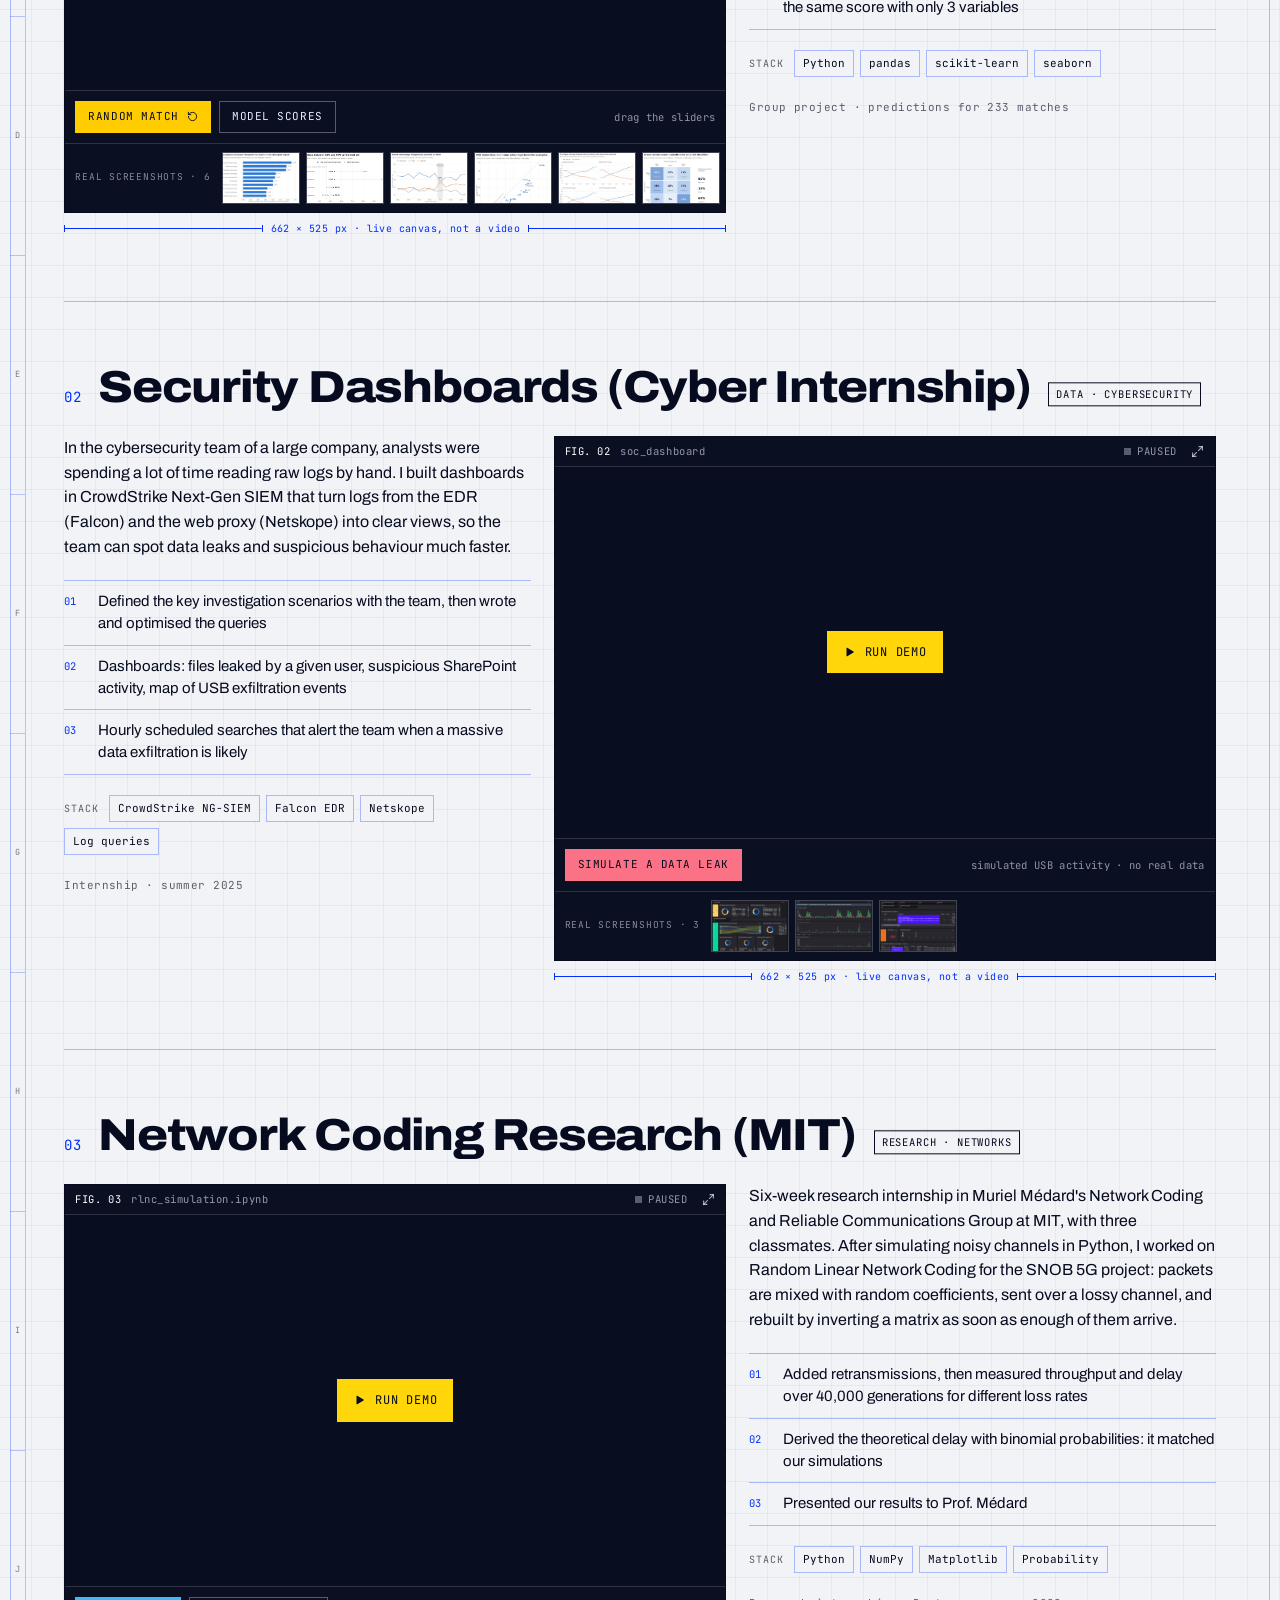
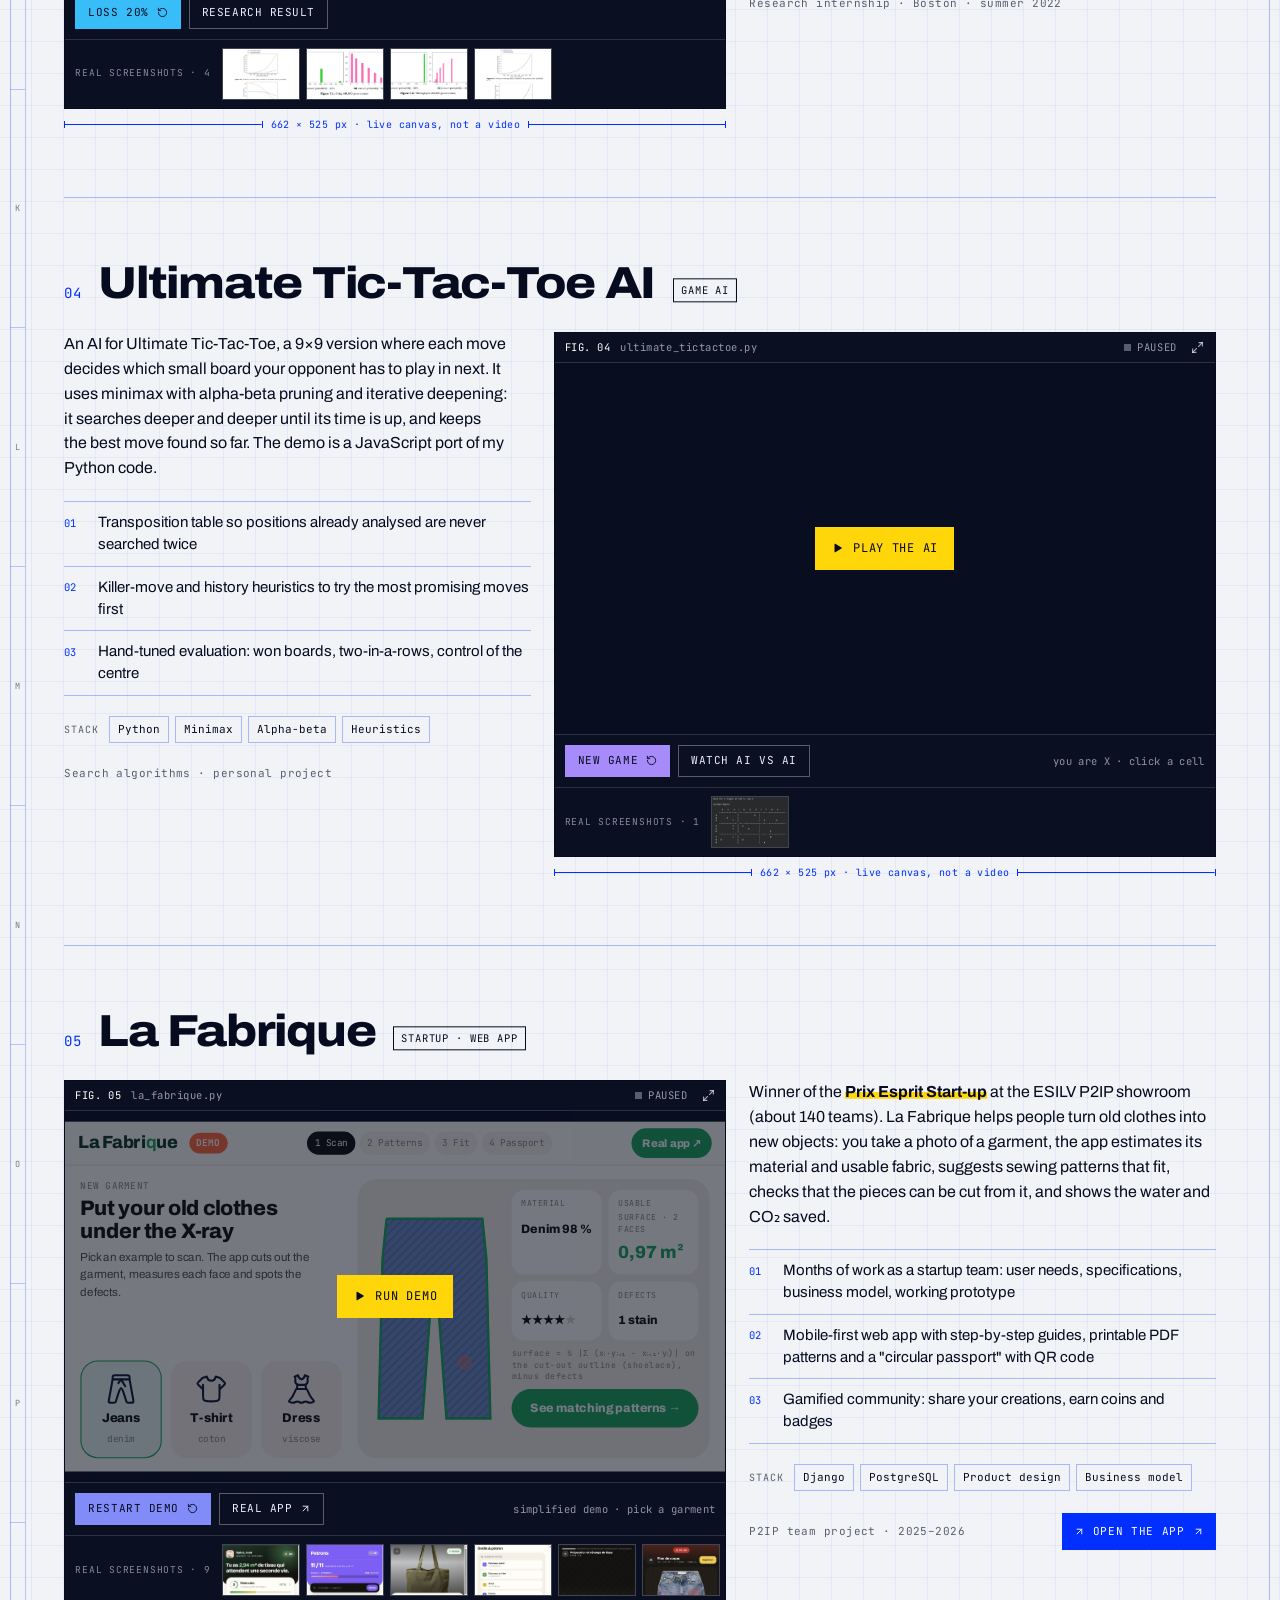
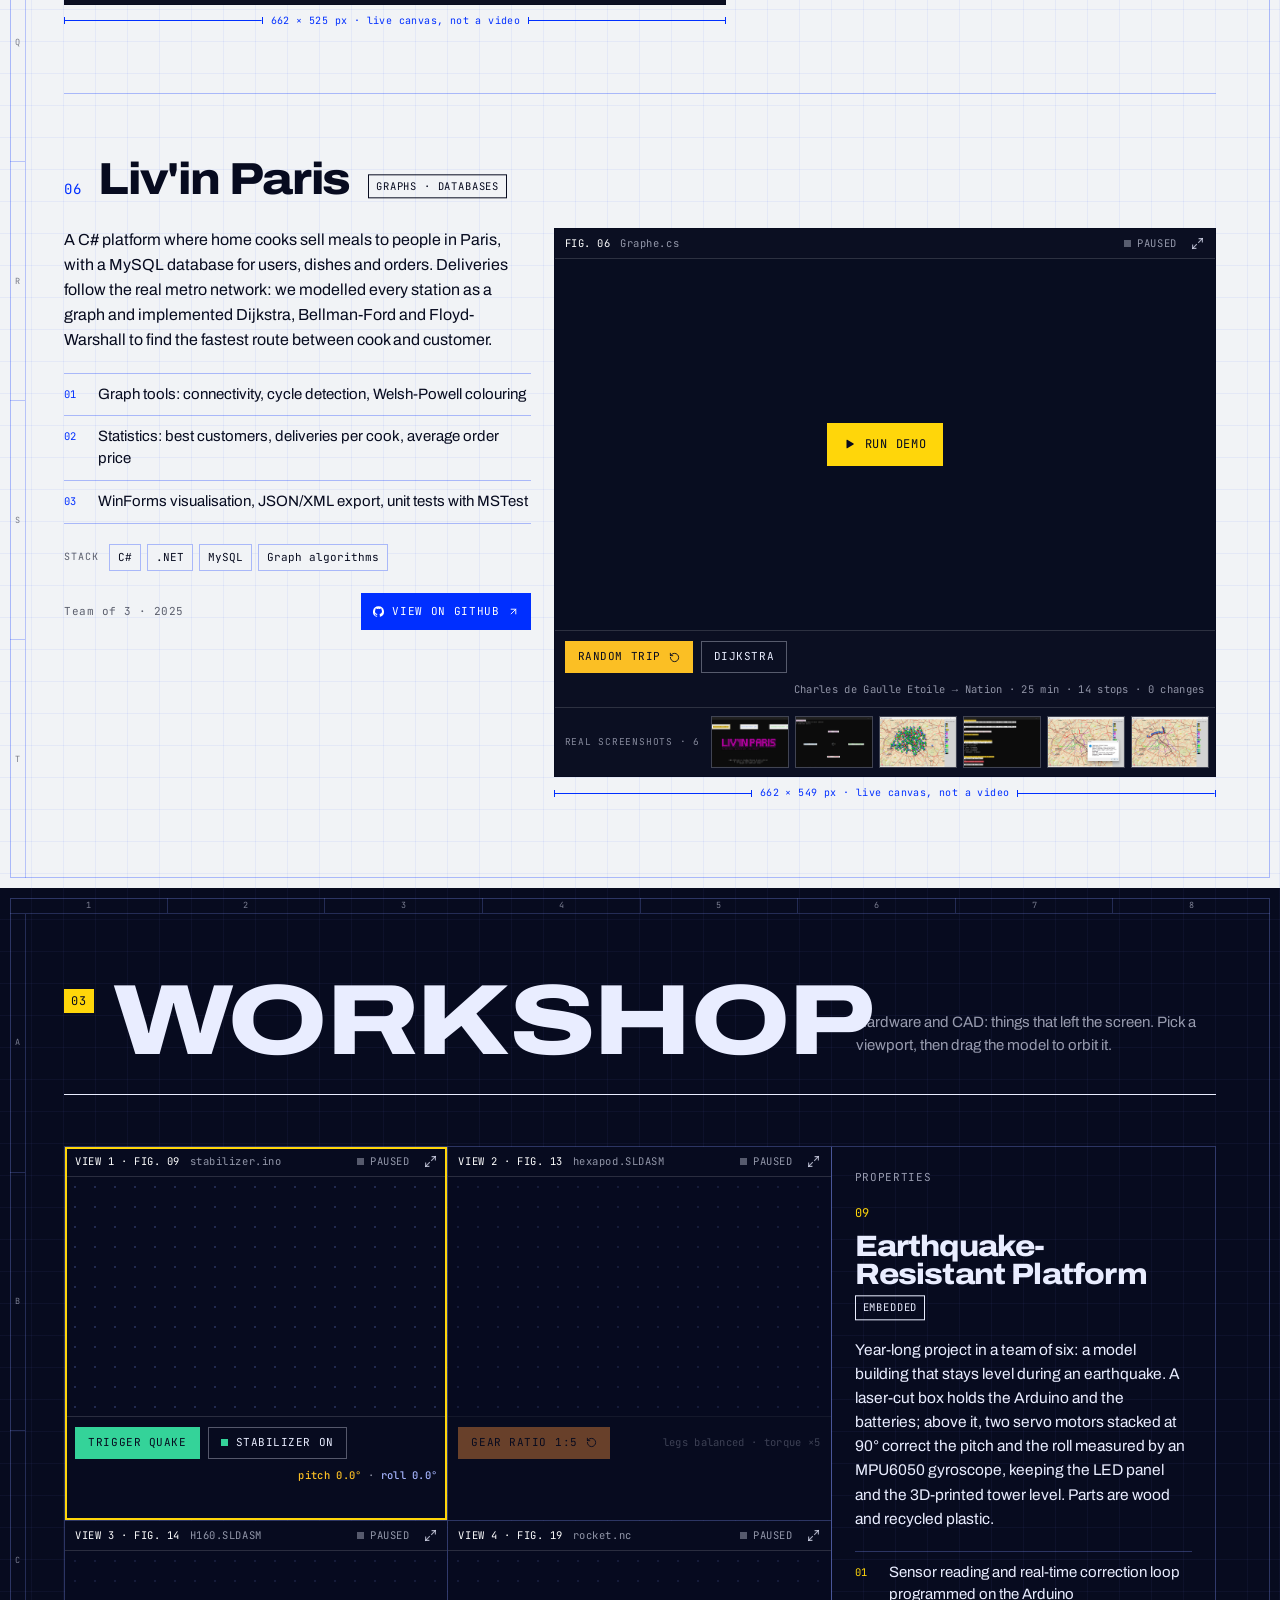
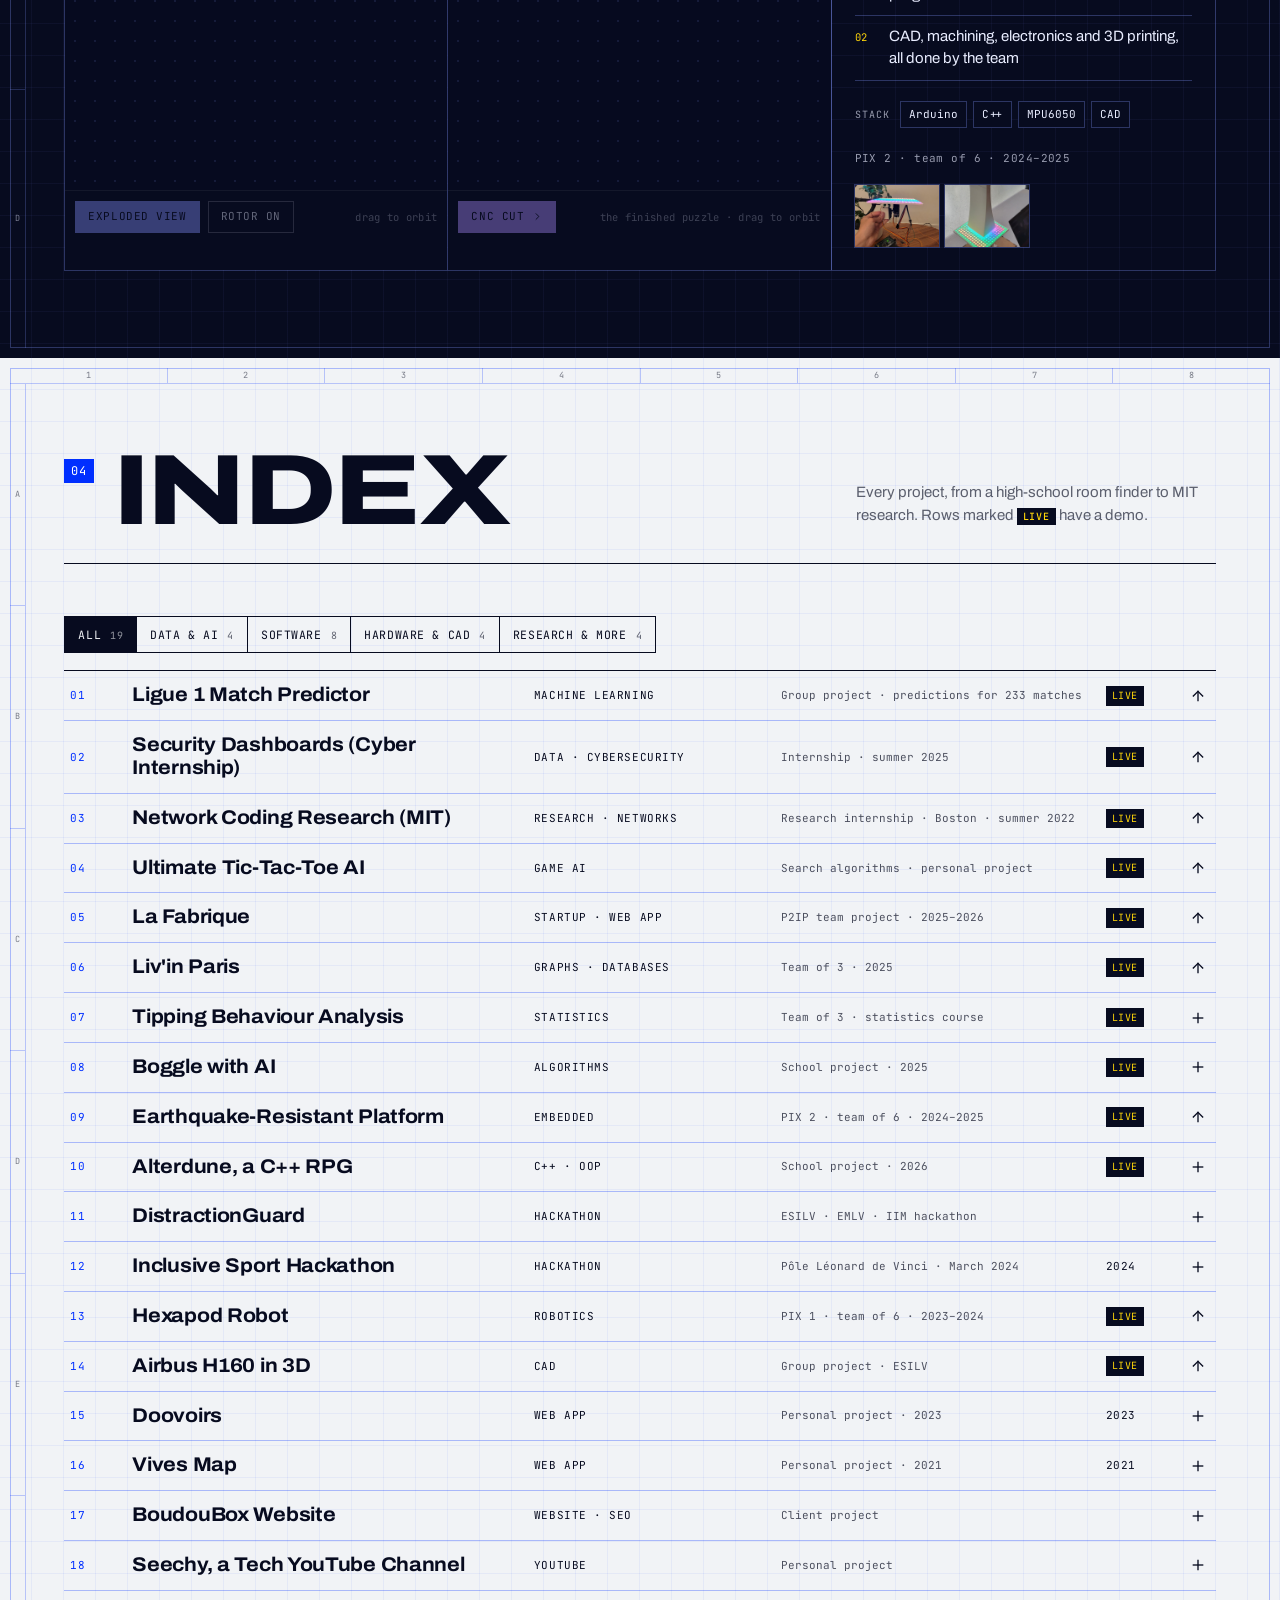
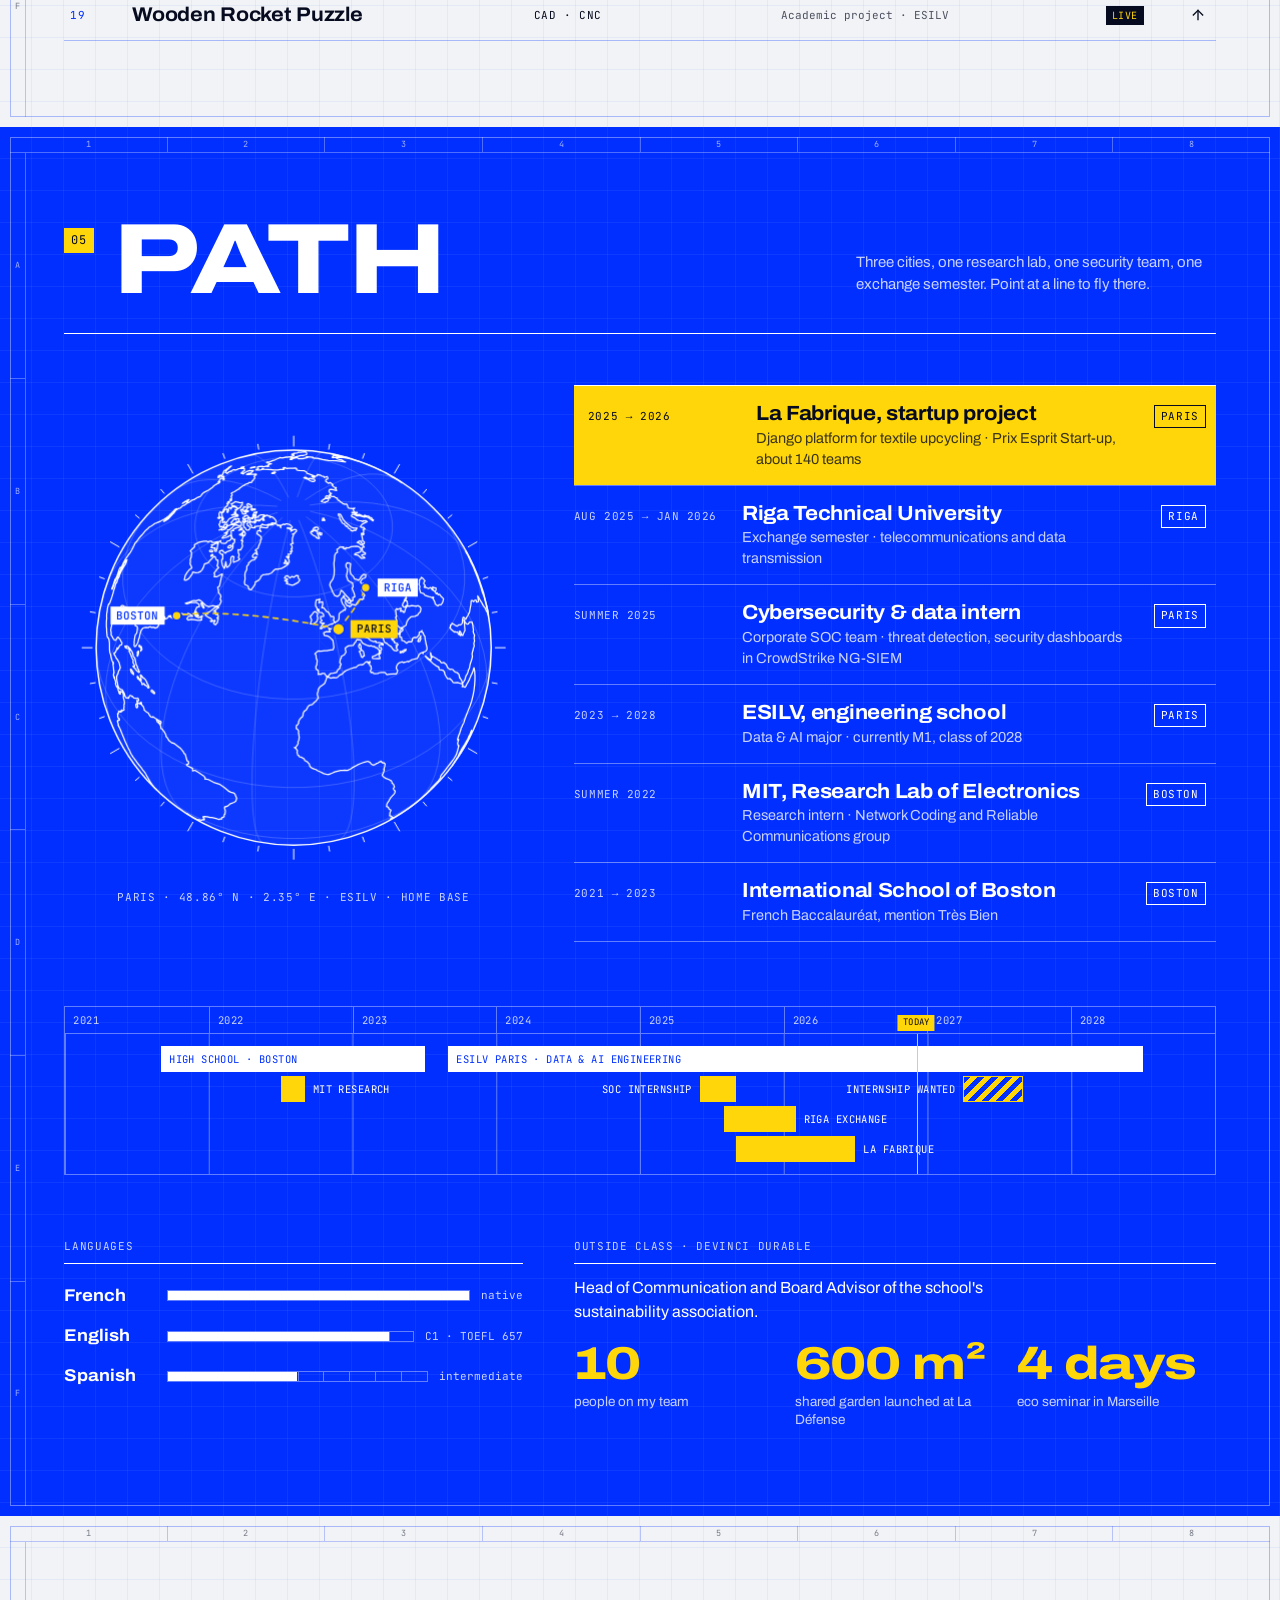
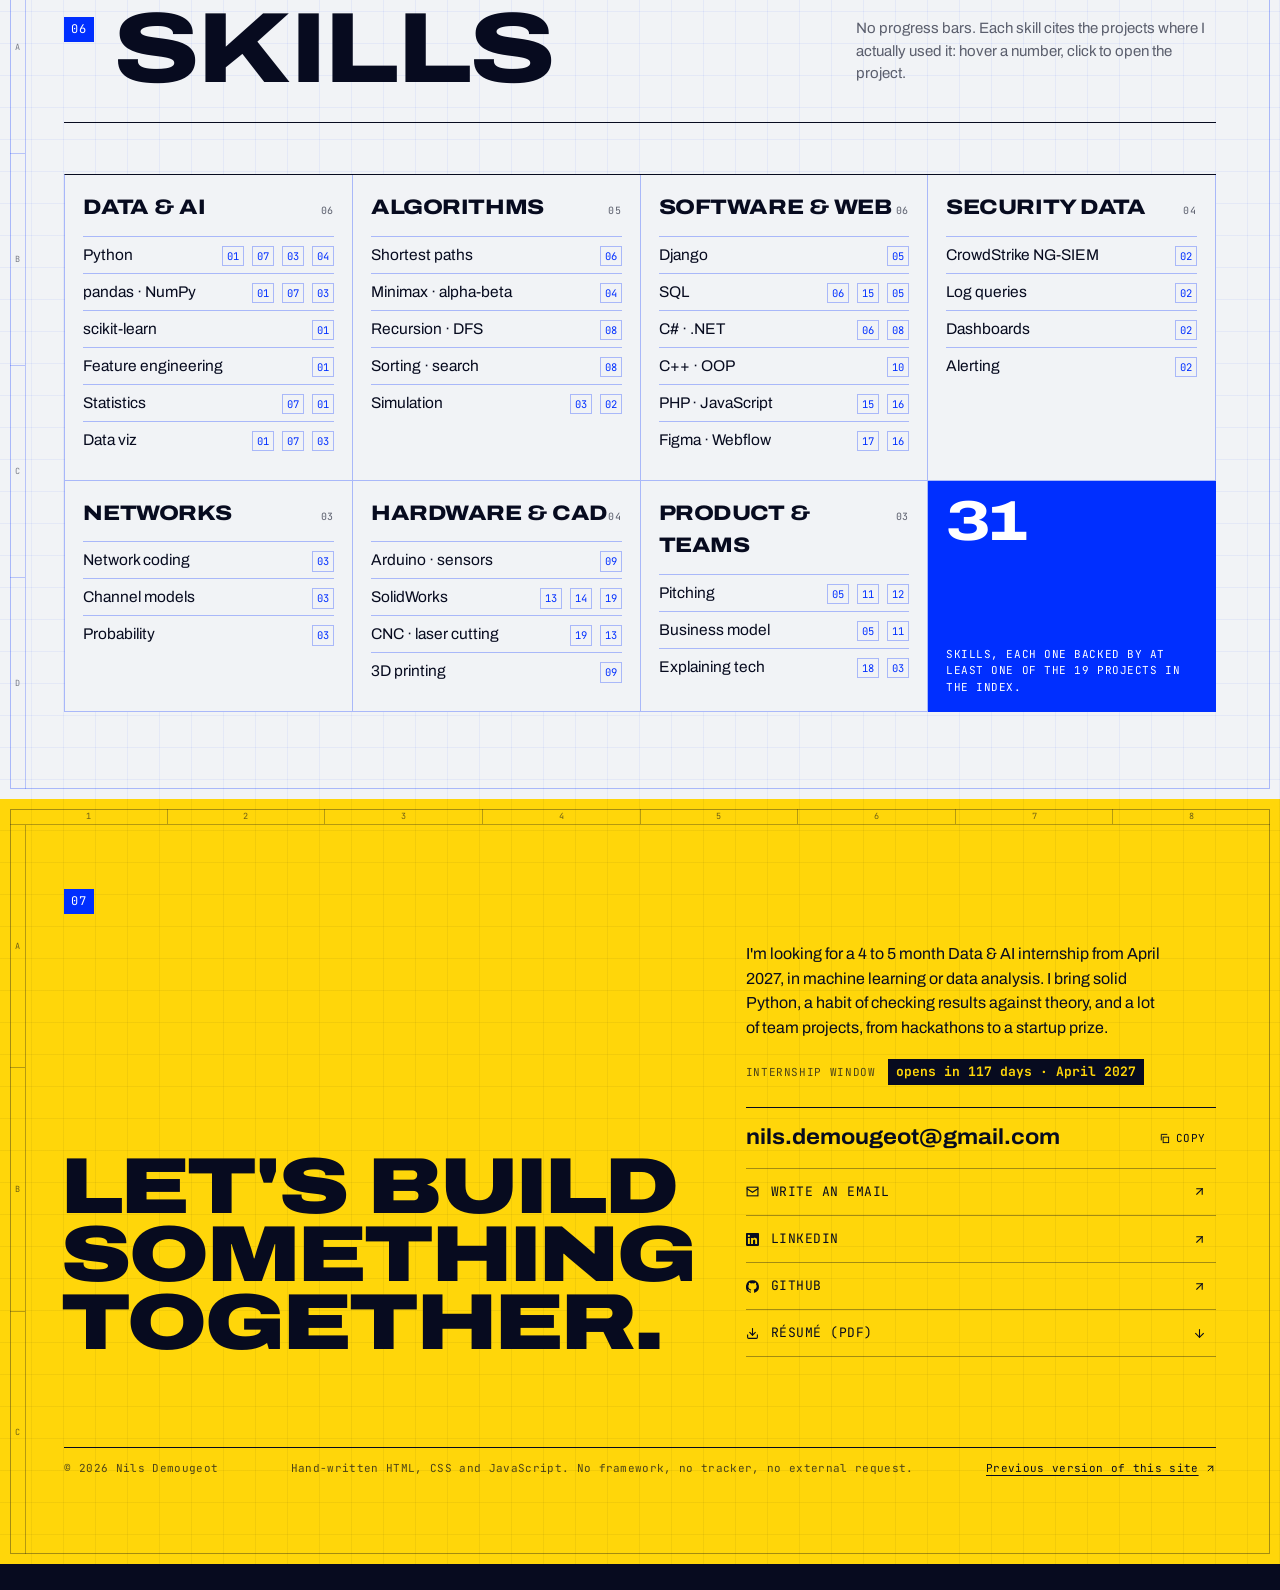
==== commit 689dc737: "Redesign the portfolio as a set of engineering sheets New home page built around the existing projec" ====
--- a/index.html
+++ b/index.html
@@ -8,7 +8,7 @@
   <meta name="author" content="Nils Demougeot">
   <meta name="robots" content="index, follow, max-image-preview:large">
   <link rel="canonical" href="https://nils-demougeot.github.io/">
-  <meta name="theme-color" content="#0c0d12">
+  <meta name="theme-color" content="#002FFF">
   <meta property="og:type" content="profile">
   <meta property="profile:first_name" content="Nils">
   <meta property="profile:last_name" content="Demougeot">
@@ -17,7 +17,7 @@
   <meta property="og:description" content="Interactive portfolio: machine learning, full-stack web, embedded systems and networks. Projects running live in the browser.">
   <meta property="og:url" content="https://nils-demougeot.github.io/">
   <meta property="og:site_name" content="Nils Demougeot">
-  <!-- link previews (WhatsApp, LinkedIn, Slack, iMessage…) show this card; without these they pick the first big enough image (ESILV) -->
+  <!-- link previews (WhatsApp, LinkedIn, Slack, iMessage…) show this card; without these they pick the first big enough image -->
   <meta property="og:image" content="https://nils-demougeot.github.io/assets/img/og-card.jpg">
   <meta property="og:image:type" content="image/jpeg">
   <meta property="og:image:width" content="1200">
@@ -40,7 +40,7 @@
         "url": "https://nils-demougeot.github.io/",
         "name": "Nils Demougeot · Data & AI Engineering Portfolio",
         "inLanguage": "en",
-        "dateModified": "2026-10-25",
+        "dateModified": "2026-11-09",
         "mainEntity": { "@id": "https://nils-demougeot.github.io/#nils" }
       },
       {
@@ -70,21 +70,11 @@
     ]
   }
   </script>
-  <link rel="preload" href="assets/fonts/plus-jakarta-sans-latin.woff2" as="font" type="font/woff2" crossorigin>
+  <link rel="preload" href="assets/fonts/archivo-latin.woff2" as="font" type="font/woff2" crossorigin>
   <link rel="preload" href="assets/fonts/jetbrains-mono-latin.woff2" as="font" type="font/woff2" crossorigin>
-  <link rel="stylesheet" href="assets/css/style.css">
-  <script>
-    // Decide before first paint whether the intro plays, so nothing flashes.
-    (function () {
-      var d = document.documentElement, seen = false;
-      try { seen = sessionStorage.getItem('nd-intro') === '1'; } catch (e) {}
-      var reduce = window.matchMedia && matchMedia('(prefers-reduced-motion: reduce)').matches;
-      // crawlers and page-speed tools get the page straight away (same content, no 3 s animation hiding the name)
-      var bot = /bot|crawl|spider|slurp|lighthouse|headless/i.test(navigator.userAgent);
-      d.classList.add('js');
-      if (!seen && !reduce && !bot && !location.hash) d.classList.add('intro-on');
-    })();
-  </script>
+  <link rel="stylesheet" href="assets/css/site.css">
+  <link rel="stylesheet" href="assets/css/demos.css">
+  <script>document.documentElement.classList.add('js');</script>
 </head>
 <body>
 
@@ -93,667 +83,676 @@
   <symbol id="i-arrow-down-right" viewBox="0 0 24 24"><path d="m7 7 10 10"/><path d="M17 7v10H7"/></symbol>
   <symbol id="i-arrow-left" viewBox="0 0 24 24"><path d="m12 19-7-7 7-7"/><path d="M19 12H5"/></symbol>
   <symbol id="i-arrow-up" viewBox="0 0 24 24"><path d="M12 19V5"/><path d="m5 12 7-7 7 7"/></symbol>
+  <symbol id="i-arrow-down" viewBox="0 0 24 24"><path d="M12 5v14"/><path d="m19 12-7 7-7-7"/></symbol>
   <symbol id="i-chevron-left" viewBox="0 0 24 24"><path d="m15 18-6-6 6-6"/></symbol>
   <symbol id="i-chevron-right" viewBox="0 0 24 24"><path d="m9 18 6-6-6-6"/></symbol>
+  <symbol id="i-chevron-down" viewBox="0 0 24 24"><path d="m6 9 6 6 6-6"/></symbol>
   <symbol id="i-download" viewBox="0 0 24 24"><path d="M21 15v4a2 2 0 0 1-2 2H5a2 2 0 0 1-2-2v-4"/><path d="m7 10 5 5 5-5"/><path d="M12 15V3"/></symbol>
   <symbol id="i-play" viewBox="0 0 24 24"><path d="M7 4.5v15a1 1 0 0 0 1.5.86l12.5-7.5a1 1 0 0 0 0-1.72L8.5 3.64A1 1 0 0 0 7 4.5z" fill="currentColor" stroke="none"/></symbol>
   <symbol id="i-refresh" viewBox="0 0 24 24"><path d="M3 12a9 9 0 1 0 9-9 9.75 9.75 0 0 0-6.74 2.74L3 8"/><path d="M3 3v5h5"/></symbol>
-  <symbol id="i-enter" viewBox="0 0 24 24"><path d="m9 10-5 5 5 5"/><path d="M20 4v7a4 4 0 0 1-4 4H4"/></symbol>
   <symbol id="i-check" viewBox="0 0 24 24"><path d="M20 6 9 17l-5-5"/></symbol>
-  <symbol id="i-mail" viewBox="0 0 24 24"><rect x="2" y="4" width="20" height="16" rx="2"/><path d="m22 7-8.97 5.7a1.94 1.94 0 0 1-2.06 0L2 7"/></symbol>
-  <symbol id="i-user" viewBox="0 0 24 24"><circle cx="12" cy="8" r="5"/><path d="M20 21a8 8 0 0 0-16 0"/></symbol>
-  <symbol id="i-briefcase" viewBox="0 0 24 24"><path d="M16 20V4a2 2 0 0 0-2-2h-4a2 2 0 0 0-2 2v16"/><rect x="2" y="6" width="20" height="14" rx="2"/></symbol>
-  <symbol id="i-cap" viewBox="0 0 24 24"><path d="M21.42 10.92a1 1 0 0 0-.02-1.84L12.83 5.18a2 2 0 0 0-1.66 0L2.6 9.08a1 1 0 0 0 0 1.83l8.57 3.91a2 2 0 0 0 1.66 0z"/><path d="M22 10v6"/><path d="M6 12.5V16a6 3 0 0 0 12 0v-3.5"/></symbol>
-  <symbol id="i-cpu" viewBox="0 0 24 24"><rect x="4" y="4" width="16" height="16" rx="2"/><rect x="9" y="9" width="6" height="6" rx="1"/><path d="M15 2v2M15 20v2M2 15h2M2 9h2M20 15h2M20 9h2M9 2v2M9 20v2"/></symbol>
-  <symbol id="i-languages" viewBox="0 0 24 24"><path d="m5 8 6 6"/><path d="m4 14 6-6 2-3"/><path d="M2 5h12"/><path d="M7 2h1"/><path d="m22 22-5-10-5 10"/><path d="M14 18h6"/></symbol>
-  <symbol id="i-leaf" viewBox="0 0 24 24"><path d="M11 20A7 7 0 0 1 9.8 6.1C15.5 5 17 4.48 19 2c1 2 2 4.18 2 8 0 5.5-4.78 10-10 10Z"/><path d="M2 21c0-3 1.85-5.36 5.08-6C9.5 14.52 12 13 13 12"/></symbol>
-  <symbol id="i-sparkles" viewBox="0 0 24 24"><path d="M9.94 15.5A2 2 0 0 0 8.5 14.06l-6.14-1.58a.5.5 0 0 1 0-.96L8.5 9.94A2 2 0 0 0 9.94 8.5l1.58-6.14a.5.5 0 0 1 .96 0l1.58 6.14a2 2 0 0 0 1.44 1.44l6.14 1.58a.5.5 0 0 1 0 .96l-6.14 1.58a2 2 0 0 0-1.44 1.44l-1.58 6.14a.5.5 0 0 1-.96 0z"/></symbol>
+  <symbol id="i-x" viewBox="0 0 24 24"><path d="M18 6 6 18"/><path d="m6 6 12 12"/></symbol>
+  <symbol id="i-plus" viewBox="0 0 24 24"><path d="M12 5v14"/><path d="M5 12h14"/></symbol>
+  <symbol id="i-copy" viewBox="0 0 24 24"><rect x="9" y="9" width="12" height="12"/><path d="M5 15V3h12"/></symbol>
+  <symbol id="i-search" viewBox="0 0 24 24"><circle cx="11" cy="11" r="7"/><path d="m21 21-5-5"/></symbol>
+  <symbol id="i-mail" viewBox="0 0 24 24"><rect x="2" y="4" width="20" height="16"/><path d="m22 7-10 6.5L2 7"/></symbol>
   <symbol id="i-maximize" viewBox="0 0 24 24"><path d="M15 3h6v6"/><path d="M9 21H3v-6"/><path d="m21 3-7 7"/><path d="m3 21 7-7"/></symbol>
-  <symbol id="i-grid" viewBox="0 0 24 24"><rect x="3" y="3" width="7" height="7" rx="1.5"/><rect x="14" y="3" width="7" height="7" rx="1.5"/><rect x="3" y="14" width="7" height="7" rx="1.5"/><rect x="14" y="14" width="7" height="7" rx="1.5"/></symbol>
-  <symbol id="i-list" viewBox="0 0 24 24"><path d="M9 6h12M9 12h12M9 18h12"/><path d="M4 6h.01M4 12h.01M4 18h.01"/></symbol>
-  <symbol id="i-chevron-down" viewBox="0 0 24 24"><path d="m6 9 6 6 6-6"/></symbol>
   <symbol id="i-minimize" viewBox="0 0 24 24"><path d="M4 14h6v6"/><path d="M20 10h-6V4"/><path d="m14 10 7-7"/><path d="m3 21 7-7"/></symbol>
-  <symbol id="i-pin" viewBox="0 0 24 24"><path d="M20 10c0 5-5.54 10.19-7.4 11.8a1 1 0 0 1-1.2 0C9.54 20.19 4 15 4 10a8 8 0 0 1 16 0"/><circle cx="12" cy="10" r="3"/></symbol>
-  <symbol id="i-scissors" viewBox="0 0 24 24"><circle cx="6" cy="6" r="3"/><circle cx="6" cy="18" r="3"/><path d="M20 4 8.12 15.88"/><path d="M14.47 14.48 20 20"/><path d="M8.12 8.12 12 12"/></symbol>
-  <symbol id="i-file" viewBox="0 0 24 24"><path d="M15 2H6a2 2 0 0 0-2 2v16a2 2 0 0 0 2 2h12a2 2 0 0 0 2-2V7Z"/><path d="M14 2v4a2 2 0 0 0 2 2h4"/><path d="M10 9H8M16 13H8M16 17H8"/></symbol>
-  <symbol id="i-hand" viewBox="0 0 24 24"><path d="M18 11V6a2 2 0 0 0-4 0v0"/><path d="M14 10V4a2 2 0 0 0-4 0v2"/><path d="M10 10.5V6a2 2 0 0 0-4 0v8"/><path d="M18 8a2 2 0 1 1 4 0v6a8 8 0 0 1-8 8h-2c-2.8 0-4.5-.86-5.99-2.34l-3.6-3.6a2 2 0 0 1 2.83-2.82L7 15"/></symbol>
   <symbol id="i-github" viewBox="0 0 24 24"><path fill="currentColor" stroke="none" d="M12 .3a12 12 0 0 0-3.8 23.38c.6.12.83-.26.83-.57L9 21.07c-3.34.72-4.04-1.61-4.04-1.61-.55-1.39-1.34-1.76-1.34-1.76-1.08-.74.09-.73.09-.73 1.2.09 1.84 1.24 1.84 1.24 1.07 1.83 2.8 1.3 3.49 1 .1-.78.42-1.31.76-1.61-2.66-.3-5.47-1.33-5.47-5.93 0-1.31.47-2.38 1.24-3.22-.14-.3-.54-1.52.1-3.18 0 0 1-.32 3.3 1.23a11.5 11.5 0 0 1 6 0c2.28-1.55 3.29-1.23 3.29-1.23.64 1.66.24 2.88.12 3.18a4.65 4.65 0 0 1 1.23 3.22c0 4.61-2.8 5.63-5.48 5.92.42.36.81 1.1.81 2.22l-.01 3.29c0 .31.2.69.82.57A12 12 0 0 0 12 .3"/></symbol>
   <symbol id="i-linkedin" viewBox="0 0 24 24"><path fill="currentColor" stroke="none" d="M20.45 20.45h-3.56v-5.57c0-1.33-.02-3.04-1.85-3.04-1.85 0-2.14 1.45-2.14 2.94v5.67H9.35V9h3.41v1.56h.05c.48-.9 1.64-1.85 3.37-1.85 3.6 0 4.27 2.37 4.27 5.46v6.28zM5.34 7.43a2.06 2.06 0 1 1 0-4.13 2.06 2.06 0 0 1 0 4.13zM7.12 20.45H3.56V9h3.56v11.45zM22.22 0H1.77C.79 0 0 .77 0 1.73v20.54C0 23.23.79 24 1.77 24h20.45c.98 0 1.78-.77 1.78-1.73V1.73C24 .77 23.2 0 22.22 0z"/></symbol>
 </svg>
 
-<!-- Intro: a terminal cursor types the name, frames it, and the frame unfolds into the page layout (drawn on one canvas) -->
-<div id="intro" aria-hidden="true">
-  <canvas id="introFx"></canvas>
-  <span class="intro-skip">click to skip</span>
-</div>
-
-<!-- Dot grid: drawn on canvas so the cursor can light it and gently push the dots -->
-<canvas id="grid" aria-hidden="true"></canvas>
-
-<div class="page">
-  <nav class="nav" aria-label="Main">
-    <div class="nav-pill">
-      <a href="#top" class="nav-logo" aria-label="Back to top"><img src="assets/img/logo-nd.png" alt="ND" width="32" height="32"></a>
-      <a href="#top" class="nav-link">About</a>
-      <a href="#terminal" class="nav-link">Terminal <kbd>/</kbd></a>
-      <a href="#demos" class="nav-link">Projects</a>
-      <a href="#contact" class="nav-link">Contact</a>
-      <span class="nav-status"><i></i>Open to internships</span>
+<a class="skip" href="#work">Skip to the projects</a>
+
+<!-- Top bar: sheet navigation, like the ribbon of a CAD workspace -->
+<header class="bar bar-top">
+  <a class="bar-logo" href="#top" aria-label="Nils Demougeot, back to top"><b>ND</b><span>Nils Demougeot</span></a>
+  <nav class="bar-nav" aria-label="Sections">
+    <a href="#work"><i>02</i>Work</a>
+    <a href="#workshop"><i>03</i>Workshop</a>
+    <a href="#index"><i>04</i>Index</a>
+    <a href="#path"><i>05</i>Path</a>
+    <a href="#skills"><i>06</i>Skills</a>
+    <a href="#contact"><i>07</i>Contact</a>
+  </nav>
+  <div class="bar-tools">
+    <a class="bar-cv" href="assets/cv/Resume_Nils_Demougeot.pdf" download="Resume_Nils_Demougeot.pdf">CV<svg class="ic"><use href="#i-download"/></svg></a>
+    <button type="button" class="bar-find" id="palOpen" aria-haspopup="dialog"><svg class="ic"><use href="#i-search"/></svg><span>Find</span><kbd>/</kbd></button>
+  </div>
+</header>
+
+<main>
+
+  <!-- ═════════ 01 · Title sheet ═════════ -->
+  <section class="sheet s-blue hero" id="top" data-sheet="Title sheet">
+    <canvas id="heroGL" aria-hidden="true"></canvas>
+
+    <div class="hero-fig">
+      <span class="anno">Fig. 00 · Loss surface L(θ₁, θ₂) · three optimizers racing to a minimum</span>
+      <span class="anno dim" id="heroHint">click the surface to drop them somewhere else · drag to orbit</span>
     </div>
-  </nav>
-
-  <main id="top">
-    <section class="bento">
-      <div class="row">
-        <article class="card card-hello" data-card data-accent="#FFCC00" data-enter>
-          <div>
-            <span class="hello-eyebrow"><svg class="ic"><use href="#i-pin"/></svg>Paris, France</span>
-            <h1 class="hero-title" id="heroTitle"><span>Nils</span><span>Demougeot</span></h1>
-            <p class="hello-lead">Data &amp; AI engineering student at <strong>ESILV Paris</strong>. I like taking real data all the way to something people use: a Ligue 1 match predictor, security dashboards for a cybersecurity team, network coding simulations at <strong>MIT</strong>, and La Fabrique, our prize-winning startup project.</p>
-          </div>
-          <div class="hello-foot">
-            <div class="school">
-              <span class="school-logo"><img src="assets/img/logos/esilv.png" alt="ESILV, De Vinci Engineering School" width="48" height="48"></span>
-              <div class="school-txt"><b>Class of 2028</b><span>Data &amp; AI Engineering</span></div>
-            </div>
-            <a href="#demos" class="btn btn-dark">Run the demos <svg class="ic"><use href="#i-arrow-down-right"/></svg></a>
-          </div>
-        </article>
-
-        <article class="card card-build" id="build" data-card data-accent="#FFCC00" data-enter>
-          <canvas id="buildCanvas" aria-label="3D particle illustration of what I build"></canvas>
-          <div class="build-top">
-            <span class="eyebrow">What I build</span>
-            <span class="hint"><svg class="ic"><use href="#i-hand"/></svg>drag to spin · click to morph</span>
-          </div>
-          <div class="build-bottom">
-            <div class="build-info" id="buildInfo" aria-live="polite">
-              <span class="build-idx" id="buildIdx">01 / 06</span>
-              <span class="build-label" id="buildLabel">AI &amp; Machine Learning</span>
-              <span class="build-blurb" id="buildBlurb"></span>
-              <span class="build-tags" id="buildTags"></span>
-            </div>
-            <div class="build-nav">
-              <button class="icon-btn" id="buildPrev" type="button" aria-label="Previous category"><svg class="ic"><use href="#i-chevron-left"/></svg></button>
-              <div class="build-dots" id="buildDots"></div>
-              <button class="icon-btn" id="buildNext" type="button" aria-label="Next category"><svg class="ic"><use href="#i-chevron-right"/></svg></button>
-            </div>
-          </div>
-        </article>
+
+    <div class="hero-read" id="heroRead" aria-hidden="true">
+      <div class="hr-head"><span>optimizer</span><span>step</span><span>loss</span></div>
+      <div class="hr-row" data-opt="0"><span><i style="--k:#FFD60A"></i>SGD</span><span class="st">000</span><span class="ls">0.000</span></div>
+      <div class="hr-row" data-opt="1"><span><i style="--k:#FFFFFF"></i>Momentum</span><span class="st">000</span><span class="ls">0.000</span></div>
+      <div class="hr-row" data-opt="2"><span><i style="--k:#FF6A4D"></i>Adam</span><span class="st">000</span><span class="ls">0.000</span></div>
+    </div>
+
+    <h1 class="name" id="name" aria-label="Nils Demougeot"><span class="ln" aria-hidden="true">Nils</span><span class="ln" aria-hidden="true">Demougeot</span></h1>
+
+    <div class="hero-main">
+      <p class="lead">Data &amp; AI engineering student at <strong>ESILV Paris</strong>. I like taking real data all the way to something people use: a Ligue 1 match predictor, security dashboards for a cybersecurity team, network coding simulations at <strong>MIT</strong>, and La Fabrique, our prize-winning startup project.</p>
+      <div class="cta-row">
+        <a class="btn btn-hi" href="#work">See the work<svg class="ic"><use href="#i-arrow-down"/></svg></a>
+        <a class="btn" href="assets/cv/Resume_Nils_Demougeot.pdf" download="Resume_Nils_Demougeot.pdf">Résumé, 1 page<svg class="ic"><use href="#i-download"/></svg></a>
+        <a class="btn btn-txt" href="mailto:nils.demougeot@gmail.com">nils.demougeot@gmail.com</a>
       </div>
-
-      <div class="row">
-        <article class="card card-globe" id="globe" data-card data-accent="#34d399" data-enter>
-          <canvas id="globeCanvas" aria-label="Interactive globe of places I studied and worked"></canvas>
-          <div class="build-top">
-            <span class="eyebrow">Where I've studied &amp; worked</span>
-            <span class="hint">hover a pin · drag to spin</span>
-          </div>
-          <div class="globe-places">
-            <button type="button" class="place" data-place="paris" style="--c:#FFCC00"><i></i>Paris<small>France</small></button>
-            <button type="button" class="place" data-place="riga" style="--c:#34d399"><i></i>Riga<small>Latvia</small></button>
-            <button type="button" class="place" data-place="boston" style="--c:#fb7185"><i></i>Boston<small>USA</small></button>
-          </div>
-          <div class="globe-pop" id="globePop" hidden></div>
-        </article>
-
-        <div class="side">
-          <div class="side-col">
-            <article class="card card-mini card-acad" data-card data-accent="#FFCC00" data-enter role="button" tabindex="0" aria-label="Open my education in the terminal">
-              <div class="mini-head"><span class="eyebrow">Academics</span><span class="badge">M1 · Class of 2028</span></div>
-              <div class="acad-school">
-                <span class="logo-tile brand"><img src="assets/img/logos/esilv.png" alt="ESILV"></span>
-                <div><b>ESILV Paris</b><span>Data &amp; AI engineering</span></div>
-              </div>
-              <div class="years">
-                <div class="years-bar"><i></i><i class="dot"></i><i class="half"></i><i class="now"></i><i class="todo"></i></div>
-                <div class="years-lbl"><span>Y1</span><span>Y2</span><span>Y3</span><span class="now">Y4</span><span>Y5</span></div>
-                <div class="years-legend">
-                  <span><i class="sw sw-dot"></i>Y2 · cybersecurity internship</span>
-                  <span><i class="sw sw-half"></i>Y3 · Riga exchange, Sep → Jan</span>
-                </div>
-              </div>
-            </article>
-            <article class="card card-mini card-cv" data-card data-accent="#34d399" data-enter>
-              <div class="mini-head"><span class="eyebrow">Resume</span><i class="live-dot"></i></div>
-              <div class="cv-title"><svg class="ic"><use href="#i-file"/></svg>1-page CV</div>
-              <a class="btn btn-light" href="assets/cv/Resume_Nils_Demougeot.pdf" download="Resume_Nils_Demougeot.pdf">Download <svg class="ic"><use href="#i-download"/></svg></a>
-            </article>
-          </div>
-          <div class="side-col">
-            <a class="card card-touch" href="mailto:nils.demougeot@gmail.com" data-card data-accent="#FFCC00" data-enter>
-              <svg class="ic touch-arrow"><use href="#i-arrow-up-right"/></svg>
-              <span>Get in touch</span>
-            </a>
-            <a class="card card-social" href="https://github.com/nils-demougeot" target="_blank" rel="noopener" data-card data-accent="#e4e4e7" data-enter>
-              <span class="social-ic"><svg class="ic"><use href="#i-github"/></svg></span>GitHub<svg class="ic ext"><use href="#i-arrow-up-right"/></svg>
-            </a>
-            <a class="card card-social" href="https://www.linkedin.com/in/nils-demougeot/" target="_blank" rel="noopener" data-card data-accent="#0a66c2" data-enter>
-              <span class="social-ic li"><svg class="ic"><use href="#i-linkedin"/></svg></span>LinkedIn<svg class="ic ext"><use href="#i-arrow-up-right"/></svg>
-            </a>
-          </div>
-        </div>
+    </div>
+
+    <!-- Title block, as on an engineering drawing -->
+    <aside class="tblock" aria-label="Summary">
+      <div class="tb-photo"><canvas id="portrait" width="220" height="220" aria-hidden="true"></canvas><img src="assets/img/avatar.jpg" alt="Portrait of Nils Demougeot" width="110" height="110"></div>
+      <dl class="tb-grid">
+        <div><dt>Drawn by</dt><dd>Nils Demougeot</dd></div>
+        <div><dt>Discipline</dt><dd>Data &amp; AI engineering</dd></div>
+        <div class="w2"><dt>School</dt><dd>ESILV Paris · M1 · class of 2028</dd></div>
+        <div class="w2 hl"><dt>Looking for</dt><dd>Data / AI internship, 4 to 5 months, from April 2027</dd></div>
+        <div><dt>Based in</dt><dd>Paris, FR</dd></div>
+        <div><dt>Local time</dt><dd id="clock">--:--:--</dd></div>
+        <div><dt>Sheet</dt><dd>01 / 07</dd></div>
+        <div><dt>Rev.</dt><dd>2.0 · Nov 2026</dd></div>
+      </dl>
+    </aside>
+  </section>
+
+  <!-- ═════════ 02 · Selected work ═════════ -->
+  <section class="sheet s-paper" id="work" data-sheet="Selected work">
+    <header class="sec-head">
+      <span class="sec-no">02</span>
+      <h2>Selected work</h2>
+      <p class="sec-note">Most relevant first. The dark screens are not videos: each one runs a small live model of the real project, ported to JavaScript. Drag, click, break things.</p>
+    </header>
+
+    <!-- One <article class="proj"> per project, in display order (most relevant first). This grid is the single source for the
+         whole site: the first cards become the large sheets below, hardware demos go to the Workshop, everything is listed in the Index.
+         tools/galleries.html can still add, edit, reorder and delete cards here. -->
+    <div class="projects" id="projects">
+        <!-- 01 · Data & AI -->
+        <article class="proj" id="p-ligue1" data-demo="ligue1" data-cat="ai" style="--c:#FFCC00" data-card data-accent="#FFCC00">
+          <div class="proj-bar"><i class="r"></i><i class="y"></i><i class="g"></i><span class="file">ligue1_model.ipynb</span><span class="status"><i></i><em>paused</em></span><button type="button" class="pip-back" data-stop><svg class="ic"><use href="#i-arrow-left"/></svg>Back to cover</button></div>
+          <div class="proj-stage">
+            <div class="cover"><span>Ligue 1 model · screenshot</span></div>
+            <div class="pip">
+              <div class="pip-canvas"><canvas></canvas></div>
+              <button type="button" class="pip-run" data-activate="ligue1"><span><i><svg class="ic"><use href="#i-play"/></svg></i>Run demo</span></button>
+              <div class="pip-ctrl">
+                <button type="button" class="pill-btn" data-act="random" style="background:#FFCC00">Random match <svg class="ic"><use href="#i-refresh"/></svg></button>
+                <button type="button" class="pill-btn ghost" data-act="mode" data-out="mode">Model scores</button>
+                <span class="pip-note" data-out="note">drag the sliders</span>
+              </div>
+            </div>
+          </div>
+          <div class="proj-body">
+            <div class="proj-title"><h3>Ligue 1 Match Predictor</h3><span class="tag">MACHINE LEARNING</span></div>
+            <p>Can a model call a French football match before kick-off? I merged 8 data files (more than 10 seasons of matches, player market values, lineups, cards) into one clean table, built new features such as the budget gap and each team's recent form, and trained three classifiers to predict home win, draw or away win for the 2025 season.</p>
+            <ul class="facts">
+              <li>Rolling "last 5 matches" features, shifted by one game so the model never sees the result it predicts</li>
+              <li>Split by time: trained up to 2022, tested on 2023–24</li>
+              <li>52% accuracy vs a 44% baseline; feature selection kept almost the same score with only 3 variables</li>
+            </ul>
+            <div class="stack"><span class="stack-lbl">$ stack</span><span>Python</span><span>pandas</span><span>scikit-learn</span><span>seaborn</span></div>
+            <div class="proj-foot"><span>Group project · predictions for 233 matches</span></div>
+          </div>
+        </article>
+
+        <!-- 02 · Data & AI -->
+        <article class="proj" id="p-siem" data-demo="siem" data-cat="ai" style="--c:#fb7185" data-card data-accent="#fb7185">
+          <div class="proj-bar"><i class="r"></i><i class="y"></i><i class="g"></i><span class="file">soc_dashboard</span><span class="status"><i></i><em>paused</em></span><button type="button" class="pip-back" data-stop><svg class="ic"><use href="#i-arrow-left"/></svg>Back to cover</button></div>
+          <div class="proj-stage">
+            <div class="cover"><span>Security dashboard · screenshot</span></div>
+            <div class="pip">
+              <div class="pip-canvas"><canvas></canvas></div>
+              <button type="button" class="pip-run" data-activate="siem"><span><i><svg class="ic"><use href="#i-play"/></svg></i>Run demo</span></button>
+              <div class="pip-ctrl">
+                <button type="button" class="pill-btn" data-act="exfil" style="background:#fb7185">Simulate a data leak</button>
+                <span class="pip-note" data-out="note">simulated USB activity · no real data</span>
+              </div>
+            </div>
+          </div>
+          <div class="proj-body">
+            <div class="proj-title"><h3>Security Dashboards (Cyber Internship)</h3><span class="tag">DATA · CYBERSECURITY</span></div>
+            <p>In the cybersecurity team of a large company, analysts were spending a lot of time reading raw logs by hand. I built dashboards in CrowdStrike Next-Gen SIEM that turn logs from the EDR (Falcon) and the web proxy (Netskope) into clear views, so the team can spot data leaks and suspicious behaviour much faster.</p>
+            <ul class="facts">
+              <li>Defined the key investigation scenarios with the team, then wrote and optimised the queries</li>
+              <li>Dashboards: files leaked by a given user, suspicious SharePoint activity, map of USB exfiltration events</li>
+              <li>Hourly scheduled searches that alert the team when a massive data exfiltration is likely</li>
+            </ul>
+            <div class="stack"><span class="stack-lbl">$ stack</span><span>CrowdStrike NG-SIEM</span><span>Falcon EDR</span><span>Netskope</span><span>Log queries</span></div>
+            <div class="proj-foot"><span>Internship · summer 2025</span></div>
+          </div>
+        </article>
+
+        <!-- 03 · Research -->
+        <article class="proj" id="p-mit" data-demo="mit" data-cat="more" style="--c:#38bdf8" data-card data-accent="#38bdf8">
+          <div class="proj-bar"><i class="r"></i><i class="y"></i><i class="g"></i><span class="file">rlnc_simulation.ipynb</span><span class="status"><i></i><em>paused</em></span><button type="button" class="pip-back" data-stop><svg class="ic"><use href="#i-arrow-left"/></svg>Back to cover</button></div>
+          <div class="proj-stage">
+            <div class="cover"><span>RLNC delay plot · chart</span></div>
+            <div class="pip">
+              <div class="pip-canvas"><canvas></canvas></div>
+              <button type="button" class="pip-run" data-activate="mit"><span><i><svg class="ic"><use href="#i-play"/></svg></i>Run demo</span></button>
+              <div class="pip-ctrl">
+                <button type="button" class="pill-btn" data-act="p" style="background:#38bdf8"><span data-out="p">loss 20%</span> <svg class="ic"><use href="#i-refresh"/></svg></button>
+                <button type="button" class="pill-btn ghost" data-act="mode"><span data-out="mode">Research result</span></button>
+              </div>
+            </div>
+          </div>
+          <div class="proj-body">
+            <div class="proj-title"><h3>Network Coding Research (MIT)</h3><span class="tag">RESEARCH · NETWORKS</span></div>
+            <p>Six-week research internship in Muriel Médard's Network Coding and Reliable Communications Group at MIT, with three classmates. After simulating noisy channels in Python, I worked on Random Linear Network Coding for the SNOB 5G project: packets are mixed with random coefficients, sent over a lossy channel, and rebuilt by inverting a matrix as soon as enough of them arrive.</p>
+            <ul class="facts">
+              <li>Added retransmissions, then measured throughput and delay over 40,000 generations for different loss rates</li>
+              <li>Derived the theoretical delay with binomial probabilities: it matched our simulations</li>
+              <li>Presented our results to Prof. Médard</li>
+            </ul>
+            <div class="stack"><span class="stack-lbl">$ stack</span><span>Python</span><span>NumPy</span><span>Matplotlib</span><span>Probability</span></div>
+            <div class="proj-foot"><span>Research internship · Boston · summer 2022</span></div>
+          </div>
+        </article>
+
+        <!-- 04 · Data & AI -->
+        <article class="proj" id="p-uttt" data-demo="uttt" data-cat="ai sw" style="--c:#a78bfa" data-card data-accent="#a78bfa">
+          <div class="proj-bar"><i class="r"></i><i class="y"></i><i class="g"></i><span class="file">ultimate_tictactoe.py</span><span class="status"><i></i><em>paused</em></span><button type="button" class="pip-back" data-stop><svg class="ic"><use href="#i-arrow-left"/></svg>Back to cover</button></div>
+          <div class="proj-stage">
+            <div class="cover"><span>Ultimate Tic-Tac-Toe · screenshot</span></div>
+            <div class="pip">
+              <div class="pip-canvas"><canvas></canvas></div>
+              <button type="button" class="pip-run" data-activate="uttt"><span><i><svg class="ic"><use href="#i-play"/></svg></i>Play the AI</span></button>
+              <div class="pip-ctrl">
+                <button type="button" class="pill-btn" data-act="new" style="background:#a78bfa">New game <svg class="ic"><use href="#i-refresh"/></svg></button>
+                <button type="button" class="pill-btn ghost" data-act="watch" data-out="mode">Watch AI vs AI</button>
+                <span class="pip-note" data-out="note">you are X · click a cell</span>
+              </div>
+            </div>
+          </div>
+          <div class="proj-body">
+            <div class="proj-title"><h3>Ultimate Tic-Tac-Toe AI</h3><span class="tag">GAME AI</span></div>
+            <p>An AI for Ultimate Tic-Tac-Toe, a 9×9 version where each move decides which small board your opponent has to play in next. It uses minimax with alpha-beta pruning and iterative deepening: it searches deeper and deeper until its time is up, and keeps the best move found so far. The demo is a JavaScript port of my Python code.</p>
+            <ul class="facts">
+              <li>Transposition table so positions already analysed are never searched twice</li>
+              <li>Killer-move and history heuristics to try the most promising moves first</li>
+              <li>Hand-tuned evaluation: won boards, two-in-a-rows, control of the centre</li>
+            </ul>
+            <div class="stack"><span class="stack-lbl">$ stack</span><span>Python</span><span>Minimax</span><span>Alpha-beta</span><span>Heuristics</span></div>
+            <div class="proj-foot"><span>Search algorithms · personal project</span></div>
+          </div>
+        </article>
+
+        <!-- 05 · Software -->
+        <article class="proj" id="p-fabrique" data-demo="fabrique" data-cat="sw" style="--c:#818cf8" data-card data-accent="#818cf8">
+          <div class="proj-bar"><i class="r"></i><i class="y"></i><i class="g"></i><span class="file">la_fabrique.py</span><span class="status"><i></i><em>paused</em></span><button type="button" class="pip-back" data-stop><svg class="ic"><use href="#i-arrow-left"/></svg>Back to cover</button></div>
+          <div class="proj-stage">
+            <div class="cover"><span>La Fabrique · screenshot</span></div>
+            <div class="pip">
+              <div class="pip-canvas"><canvas></canvas></div>
+              <button type="button" class="pip-run" data-activate="fabrique"><span><i><svg class="ic"><use href="#i-play"/></svg></i>Run demo</span></button>
+              <div class="pip-ctrl">
+                <button type="button" class="pill-btn" data-act="restart" style="background:#818cf8">Restart demo <svg class="ic"><use href="#i-refresh"/></svg></button>
+                <a class="pill-btn ghost" href="https://la-fabrique.onrender.com/" target="_blank" rel="noopener">Real app <svg class="ic"><use href="#i-arrow-up-right"/></svg></a>
+                <span class="pip-note" data-out="note">simplified demo · not the real app</span>
+              </div>
+            </div>
+          </div>
+          <div class="proj-body">
+            <div class="proj-title"><h3>La Fabrique</h3><span class="tag">STARTUP · WEB APP</span></div>
+            <p>Winner of the <strong>Prix Esprit Start-up</strong> at the ESILV P2IP showroom (about 140 teams). La Fabrique helps people turn old clothes into new objects: you take a photo of a garment, the app estimates its material and usable fabric, suggests sewing patterns that fit, checks that the pieces can be cut from it, and shows the water and CO₂ saved.</p>
+            <ul class="facts">
+              <li>Months of work as a startup team: user needs, specifications, business model, working prototype</li>
+              <li>Mobile-first web app with step-by-step guides, printable PDF patterns and a "circular passport" with QR code</li>
+              <li>Gamified community: share your creations, earn coins and badges</li>
+            </ul>
+            <div class="stack"><span class="stack-lbl">$ stack</span><span>Django</span><span>PostgreSQL</span><span>Product design</span><span>Business model</span></div>
+            <div class="proj-foot"><span>P2IP team project · 2025–2026</span><a class="proj-link" href="https://la-fabrique.onrender.com/" target="_blank" rel="noopener"><svg class="ic"><use href="#i-arrow-up-right"/></svg>Open the app<svg class="ic"><use href="#i-arrow-up-right"/></svg></a></div>
+          </div>
+        </article>
+
+        <!-- 06 · Software -->
+        <article class="proj" id="p-livin" data-demo="livin" data-cat="sw" style="--c:#fbbf24" data-card data-accent="#fbbf24">
+          <div class="proj-bar"><i class="r"></i><i class="y"></i><i class="g"></i><span class="file">Graphe.cs</span><span class="status"><i></i><em>paused</em></span><button type="button" class="pip-back" data-stop><svg class="ic"><use href="#i-arrow-left"/></svg>Back to cover</button></div>
+          <div class="proj-stage">
+            <div class="cover"><span>Liv'in Paris · screenshot</span></div>
+            <div class="pip">
+              <div class="pip-canvas"><canvas></canvas></div>
+              <button type="button" class="pip-run" data-activate="livin"><span><i><svg class="ic"><use href="#i-play"/></svg></i>Run demo</span></button>
+              <div class="pip-ctrl">
+                <button type="button" class="pill-btn" data-act="random" style="background:#fbbf24">Random trip <svg class="ic"><use href="#i-refresh"/></svg></button>
+                <button type="button" class="pill-btn ghost" data-act="algo"><span data-out="algo">Dijkstra</span></button>
+                <span class="pip-note" data-out="note">click two stations</span>
+              </div>
+            </div>
+          </div>
+          <div class="proj-body">
+            <div class="proj-title"><h3>Liv'in Paris</h3><span class="tag">GRAPHS · DATABASES</span></div>
+            <p>A C# platform where home cooks sell meals to people in Paris, with a MySQL database for users, dishes and orders. Deliveries follow the real metro network: we modelled every station as a graph and implemented Dijkstra, Bellman-Ford and Floyd-Warshall to find the fastest route between cook and customer.</p>
+            <ul class="facts">
+              <li>Graph tools: connectivity, cycle detection, Welsh-Powell colouring</li>
+              <li>Statistics: best customers, deliveries per cook, average order price</li>
+              <li>WinForms visualisation, JSON/XML export, unit tests with MSTest</li>
+            </ul>
+            <div class="stack"><span class="stack-lbl">$ stack</span><span>C#</span><span>.NET</span><span>MySQL</span><span>Graph algorithms</span></div>
+            <div class="proj-foot"><span>Team of 3 · 2025</span><a class="proj-link" href="https://github.com/nils-demougeot/livin_paris" target="_blank" rel="noopener"><svg class="ic"><use href="#i-github"/></svg>View on GitHub<svg class="ic"><use href="#i-arrow-up-right"/></svg></a></div>
+          </div>
+        </article>
+
+        <!-- 07 · Data & AI -->
+        <article class="proj" id="p-tips" data-demo="tips" data-cat="ai" style="--c:#2dd4bf" data-card data-accent="#2dd4bf">
+          <div class="proj-bar"><i class="r"></i><i class="y"></i><i class="g"></i><span class="file">tipping_norway.ipynb</span><span class="status"><i></i><em>paused</em></span><button type="button" class="pip-back" data-stop><svg class="ic"><use href="#i-arrow-left"/></svg>Back to cover</button></div>
+          <div class="proj-stage">
+            <div class="cover"><span>Tipping analysis · chart</span></div>
+            <div class="pip">
+              <div class="pip-canvas"><canvas></canvas></div>
+              <button type="button" class="pip-run" data-activate="tips"><span><i><svg class="ic"><use href="#i-play"/></svg></i>Run demo</span></button>
+              <div class="pip-ctrl">
+                <button type="button" class="pill-btn ghost on" data-act="rt">Response time</button>
+                <button type="button" class="pill-btn ghost" data-act="fin">Finances</button>
+                <button type="button" class="pill-btn ghost" data-act="age">Age</button>
+                <button type="button" class="pill-btn ghost" data-act="svc">Service</button>
+              </div>
+            </div>
+          </div>
+          <div class="proj-body">
+            <div class="proj-title"><h3>Tipping Behaviour Analysis</h3><span class="tag">STATISTICS</span></div>
+            <p>Descriptive statistics on a survey of 709 people in Norway about restaurant tips. With two classmates, I studied one variable of each type (binary, ordinal, discrete, continuous): frequency tables, quartiles, variance, box plots, ECDF, and outlier detection with the IQR rule. The demo uses our real results.</p>
+            <ul class="facts">
+              <li>Response time: mean 148 s but median 105 s, a strongly skewed variable</li>
+              <li>48 outliers found with the 1.5 × IQR rule, shown on a log scale</li>
+            </ul>
+            <div class="stack"><span class="stack-lbl">$ stack</span><span>Python</span><span>pandas</span><span>NumPy</span><span>Matplotlib</span></div>
+            <div class="proj-foot"><span>Team of 3 · statistics course</span></div>
+          </div>
+        </article>
+
+        <!-- 08 · Software -->
+        <article class="proj" id="p-boggle" data-demo="boggle" data-cat="sw" style="--c:#fb923c" data-card data-accent="#fb923c">
+          <div class="proj-bar"><i class="r"></i><i class="y"></i><i class="g"></i><span class="file">Plateau.cs</span><span class="status"><i></i><em>paused</em></span><button type="button" class="pip-back" data-stop><svg class="ic"><use href="#i-arrow-left"/></svg>Back to cover</button></div>
+          <div class="proj-stage">
+            <div class="cover"><span>Boggle · screenshot</span></div>
+            <div class="pip">
+              <div class="pip-canvas"><canvas></canvas></div>
+              <button type="button" class="pip-run" data-activate="boggle"><span><i><svg class="ic"><use href="#i-play"/></svg></i>Play</span></button>
+              <div class="pip-ctrl">
+                <button type="button" class="pill-btn" data-act="shuffle" style="background:#fb923c">New board <svg class="ic"><use href="#i-refresh"/></svg></button>
+                <button type="button" class="pill-btn ghost" data-act="size"><span data-out="size">4×4</span></button>
+                <button type="button" class="pill-btn ghost" data-act="ai">Let the AI play</button>
+              </div>
+            </div>
+          </div>
+          <div class="proj-body">
+            <div class="proj-title"><h3>Boggle with AI</h3><span class="tag">ALGORITHMS</span></div>
+            <p>A console Boggle game in C#, in French or English, with a custom board size and round time, and an AI opponent with three difficulty levels. Dice letters follow real frequency weights, the dictionary is sorted with merge sort and searched by binary search, and a recursive search checks that each word really exists on the board.</p>
+            <ul class="facts">
+              <li>Recursive depth-first search through the 8 neighbours of each letter</li>
+              <li>A word cloud image of every word found is generated at the end of the game</li>
+            </ul>
+            <div class="stack"><span class="stack-lbl">$ stack</span><span>C#</span><span>.NET</span><span>Recursion</span><span>OOP</span></div>
+            <div class="proj-foot"><span>School project · 2025</span><a class="proj-link" href="https://github.com/nils-demougeot/boggle" target="_blank" rel="noopener"><svg class="ic"><use href="#i-github"/></svg>View on GitHub<svg class="ic"><use href="#i-arrow-up-right"/></svg></a></div>
+          </div>
+        </article>
+
+        <!-- 09 · Hardware -->
+        <article class="proj" id="p-quake" data-demo="quake" data-cat="hw" style="--c:#34d399" data-card data-accent="#34d399">
+          <div class="proj-bar"><i class="r"></i><i class="y"></i><i class="g"></i><span class="file">stabilizer.ino</span><span class="status"><i></i><em>paused</em></span><button type="button" class="pip-back" data-stop><svg class="ic"><use href="#i-arrow-left"/></svg>Back to cover</button></div>
+          <div class="proj-stage">
+            <div class="cover"><span>Platform prototype · photo</span></div>
+            <div class="pip">
+              <div class="pip-canvas"><canvas></canvas></div>
+              <button type="button" class="pip-run" data-activate="quake"><span><i><svg class="ic"><use href="#i-play"/></svg></i>Run demo</span></button>
+              <div class="pip-ctrl">
+                <button type="button" class="pill-btn" data-act="quake" style="background:#34d399">Trigger quake</button>
+                <button type="button" class="pill-btn ghost" data-act="stab"><i class="stab-dot" id="stabDot"></i><span id="stabLabel">Stabilizer ON</span></button>
+                <span class="pip-note"><b class="amber">pitch <span id="pitch">0.0</span>°</b> · <b class="indigo">roll <span id="roll">0.0</span>°</b></span>
+              </div>
+            </div>
+          </div>
+          <div class="proj-body">
+            <div class="proj-title"><h3>Earthquake-Resistant Platform</h3><span class="tag">EMBEDDED</span></div>
+            <p>Year-long project in a team of six: a model building that stays level during an earthquake. A laser-cut box holds the Arduino and the batteries; above it, two servo motors stacked at 90° correct the pitch and the roll measured by an MPU6050 gyroscope, keeping the LED panel and the 3D-printed tower level. Parts are wood and recycled plastic.</p>
+            <ul class="facts">
+              <li>Sensor reading and real-time correction loop programmed on the Arduino</li>
+              <li>CAD, machining, electronics and 3D printing, all done by the team</li>
+            </ul>
+            <div class="stack"><span class="stack-lbl">$ stack</span><span>Arduino</span><span>C++</span><span>MPU6050</span><span>CAD</span></div>
+            <div class="proj-foot"><span>PIX 2 · team of 6 · 2024–2025</span></div>
+          </div>
+        </article>
+
+        <!-- 10 · Software -->
+        <article class="proj" id="p-rpg" data-demo="rpg" data-cat="sw" style="--c:#f472b6" data-card data-accent="#f472b6">
+          <div class="proj-bar"><i class="r"></i><i class="y"></i><i class="g"></i><span class="file">jeu.cpp</span><span class="status"><i></i><em>paused</em></span><button type="button" class="pip-back" data-stop><svg class="ic"><use href="#i-arrow-left"/></svg>Back to cover</button></div>
+          <div class="proj-stage">
+            <div class="cover"><span>Alterdune · screenshot</span></div>
+            <div class="pip">
+              <div class="pip-canvas"><canvas></canvas></div>
+              <button type="button" class="pip-run" data-activate="rpg"><span><i><svg class="ic"><use href="#i-play"/></svg></i>Play</span></button>
+              <div class="pip-ctrl"><div class="rpg-menu" data-out="menu"></div></div>
+            </div>
+          </div>
+          <div class="proj-body">
+            <div class="proj-title"><h3>Alterdune, a C++ RPG</h3><span class="tag">C++ · OOP</span></div>
+            <p>A turn-based console RPG in C++, inspired by Undertale: in each fight you can attack, use an item, or calm the monster down with actions until you are allowed to spare it. Monsters and items are loaded from CSV files, and the code is built around classes and inheritance (normal monsters, mini-bosses, bosses) with manual memory management.</p>
+            <ul class="facts">
+              <li>Damage = attack + random bonus − defence, with 10% critical hits</li>
+              <li>Loot by rarity (60% common, 30% rare, 10% epic) and a pacifist ending after 10 wins</li>
+            </ul>
+            <div class="stack"><span class="stack-lbl">$ stack</span><span>C++</span><span>OOP</span><span>Inheritance</span><span>CSV</span></div>
+            <div class="proj-foot"><span>School project · 2026</span><a class="proj-link" href="https://github.com/nils-demougeot/RPG-game" target="_blank" rel="noopener"><svg class="ic"><use href="#i-github"/></svg>View on GitHub<svg class="ic"><use href="#i-arrow-up-right"/></svg></a></div>
+          </div>
+        </article>
+
+        <!-- 11 · Hackathon -->
+        <article class="proj" id="p-distraction" data-cat="more" style="--c:#4ade80" data-card data-accent="#4ade80">
+          <div class="proj-bar"><i class="r"></i><i class="y"></i><i class="g"></i><span class="file">distraction_guard.pdf</span></div>
+          <div class="proj-stage"><div class="cover"><span>DistractionGuard · prototype</span></div></div>
+          <div class="proj-body">
+            <div class="proj-title"><h3>DistractionGuard</h3><span class="tag">HACKATHON</span></div>
+            <p>Inter-school hackathon on hyperconnectivity: how can we limit phone distractions so students focus better? Our team designed DistractionGuard, a low-tech bracelet that vibrates when you reach for your phone out of habit, with an app that shows a daily distraction report so you can see your own habits in numbers.</p>
+            <ul class="facts">
+              <li>Starting point: 43% of French students feel nervous when their phone is out of reach</li>
+              <li>Low-tech on purpose: cheap, light, small environmental footprint</li>
+              <li>Full pitch: stakeholders, QQOQCP analysis, business model, app mock-up and prototype</li>
+            </ul>
+            <div class="stack"><span class="stack-lbl">$ stack</span><span>Product design</span><span>Business model</span><span>Pitch</span></div>
+            <div class="proj-foot"><span>ESILV · EMLV · IIM hackathon</span></div>
+          </div>
+        </article>
+
+        <!-- 12 · Hackathon -->
+        <article class="proj" id="p-sport" data-cat="more" style="--c:#38bdf8" data-card data-accent="#38bdf8">
+          <div class="proj-bar"><i class="r"></i><i class="y"></i><i class="g"></i><span class="file">sport_hackathon.pdf</span></div>
+          <div class="proj-stage"><div class="cover"><span>Sport hackathon · photo</span></div></div>
+          <div class="proj-body">
+            <div class="proj-title"><h3>Inclusive Sport Hackathon</h3><span class="tag">HACKATHON</span></div>
+            <p>A 3-day hackathon with 1,300 first-year students from three schools (engineering, management, digital design) on making sport more sustainable and inclusive, using the UN Sustainable Development Goals. Our mixed team worked on gender equality at the Olympics and proposed inter-school tournaments mixing sport and intellectual challenges for teenagers in the Hauts-de-Seine.</p>
+            <ul class="facts">
+              <li>Work phases with and without generative AI, to keep our own critical thinking</li>
+              <li>Final pitch in front of a jury</li>
+            </ul>
+            <div class="stack"><span class="stack-lbl">$ stack</span><span>Teamwork</span><span>Design thinking</span><span>UN SDGs</span><span>Pitch</span></div>
+            <div class="proj-foot"><span>Pôle Léonard de Vinci · March 2024</span></div>
+          </div>
+        </article>
+
+        <!-- 13 · Hardware -->
+        <article class="proj" id="p-hexapod" data-demo="hexapod" data-cat="hw" style="--c:#fb923c" data-card data-accent="#fb923c">
+          <div class="proj-bar"><i class="r"></i><i class="y"></i><i class="g"></i><span class="file">hexapod.SLDASM</span><span class="status"><i></i><em>paused</em></span><button type="button" class="pip-back" data-stop><svg class="ic"><use href="#i-arrow-left"/></svg>Back to cover</button></div>
+          <div class="proj-stage">
+            <div class="cover"><span>Hexapod robot · photo</span></div>
+            <div class="pip">
+              <div class="pip-canvas"><canvas></canvas></div>
+              <button type="button" class="pip-run" data-activate="hexapod"><span><i><svg class="ic"><use href="#i-play"/></svg></i>Run demo</span></button>
+              <div class="pip-ctrl">
+                <button type="button" class="pill-btn" data-act="ratio" style="background:#fb923c">Gear ratio <span data-out="ratio">1:5</span> <svg class="ic"><use href="#i-refresh"/></svg></button>
+                <span class="pip-note" data-out="note">legs balanced · torque ×5</span>
+              </div>
+            </div>
+          </div>
+          <div class="proj-body">
+            <div class="proj-title"><h3>Hexapod Robot</h3><span class="tag">ROBOTICS</span></div>
+            <p>Year-long project in a team of six: a six-legged robot inspired by insects, driven by only two electric motors. We designed the whole robot in SolidWorks, worked out the gear ratios to get the right balance between speed and torque, and cut every wooden part with a laser cutter.</p>
+            <ul class="facts">
+              <li>Each leg is moved by a crank and slides in a slot, so a simple rotation becomes a walking step</li>
+              <li>Legs move in two groups of three (tripod gait), so the robot always stands on three feet</li>
+            </ul>
+            <div class="stack"><span class="stack-lbl">$ stack</span><span>SolidWorks</span><span>Gear design</span><span>Laser cutting</span><span>Electronics</span></div>
+            <div class="proj-foot"><span>PIX 1 · team of 6 · 2023–2024</span></div>
+          </div>
+        </article>
+
+        <!-- 14 · Hardware -->
+        <article class="proj" id="p-h160" data-demo="h160" data-cat="hw" style="--c:#818cf8" data-card data-accent="#818cf8">
+          <div class="proj-bar"><i class="r"></i><i class="y"></i><i class="g"></i><span class="file">H160.SLDASM</span><span class="status"><i></i><em>paused</em></span><button type="button" class="pip-back" data-stop><svg class="ic"><use href="#i-arrow-left"/></svg>Back to cover</button></div>
+          <div class="proj-stage">
+            <div class="cover"><span>Airbus H160 model · render</span></div>
+            <div class="pip">
+              <div class="pip-canvas"><canvas></canvas></div>
+              <button type="button" class="pip-run" data-activate="h160"><span><i><svg class="ic"><use href="#i-play"/></svg></i>Run demo</span></button>
+              <div class="pip-ctrl">
+                <button type="button" class="pill-btn" data-act="explode" style="background:#818cf8"><span data-out="explode">Exploded view</span></button>
+                <button type="button" class="pill-btn ghost" data-act="rotor"><span data-out="rotor">Rotor ON</span></button>
+                <span class="pip-note">drag to orbit</span>
+              </div>
+            </div>
+          </div>
+          <div class="proj-body">
+            <div class="proj-title"><h3>Airbus H160 in 3D</h3><span class="tag">CAD</span></div>
+            <p>Group project: a detailed 3D model of the Airbus H160 helicopter in SolidWorks, reproducing its structure and design details as accurately as possible, from the five-blade rotor to the fenestron tail. Good training in complex assemblies and in splitting a large model across a team.</p>
+            <div class="stack"><span class="stack-lbl">$ stack</span><span>SolidWorks</span><span>3D modelling</span><span>Assemblies</span></div>
+            <div class="proj-foot"><span>Group project · ESILV</span></div>
+          </div>
+        </article>
+
+        <!-- 15 · Software -->
+        <article class="proj" id="p-doovoirs" data-cat="sw" style="--c:#fbbf24" data-card data-accent="#fbbf24">
+          <div class="proj-bar"><i class="r"></i><i class="y"></i><i class="g"></i><span class="file">index.php</span></div>
+          <div class="proj-stage"><div class="cover"><span>Doovoirs · screenshot</span></div></div>
+          <div class="proj-body">
+            <div class="proj-title"><h3>Doovoirs</h3><span class="tag">WEB APP</span></div>
+            <p>A homework-help forum where students help each other. I first pitched the idea at a contest; it was turned down, so I built it myself. Students post a question with its subject and deadline, others answer, and posts can be liked, searched and filtered by subject. My first dynamic website with PHP and a SQL database.</p>
+            <div class="stack"><span class="stack-lbl">$ stack</span><span>PHP</span><span>MySQL</span><span>HTML / CSS</span><span>JavaScript</span></div>
+            <div class="proj-foot"><span>Personal project · 2023</span><a class="proj-link" href="https://github.com/nils-demougeot/doovoirs" target="_blank" rel="noopener"><svg class="ic"><use href="#i-github"/></svg>View on GitHub<svg class="ic"><use href="#i-arrow-up-right"/></svg></a></div>
+          </div>
+        </article>
+
+        <!-- 16 · Software -->
+        <article class="proj" id="p-vivesmap" data-cat="sw" style="--c:#2dd4bf" data-card data-accent="#2dd4bf">
+          <div class="proj-bar"><i class="r"></i><i class="y"></i><i class="g"></i><span class="file">autocomplete.php</span></div>
+          <div class="proj-stage"><div class="cover"><span>Vives Map · screenshot</span></div></div>
+          <div class="proj-body">
+            <div class="proj-title"><h3>Vives Map</h3><span class="tag">WEB APP</span></div>
+            <p>In my high school, classrooms were named after famous people (Newton, Molière…) with no logic, so nobody knew where to go. I built an interactive map: type a room name, autocomplete finds it among 60 rooms, and the app shows its floor on a 3D map I modelled in Blender. It was shared with the whole school.</p>
+            <div class="stack"><span class="stack-lbl">$ stack</span><span>PHP</span><span>JavaScript</span><span>Blender</span><span>Adobe XD</span></div>
+            <div class="proj-foot"><span>Personal project · 2021</span><a class="proj-link" href="https://github.com/nils-demougeot/vivesmap" target="_blank" rel="noopener"><svg class="ic"><use href="#i-github"/></svg>View on GitHub<svg class="ic"><use href="#i-arrow-up-right"/></svg></a></div>
+          </div>
+        </article>
+
+        <!-- 17 · Software -->
+        <article class="proj" id="p-boudoubox" data-cat="sw" style="--c:#FFCC00" data-card data-accent="#FFCC00">
+          <div class="proj-bar"><i class="r"></i><i class="y"></i><i class="g"></i><span class="file">boudoubox.com</span></div>
+          <div class="proj-stage"><div class="cover"><span>BoudouBox · screenshot</span></div></div>
+          <div class="proj-body">
+            <div class="proj-title"><h3>BoudouBox Website</h3><span class="tag">WEBSITE · SEO</span></div>
+            <p>Website for BoudouBox, a self-storage company in Agde renting boxes from 1 to 10 m². I handled the full process: design in Figma, build in Webflow, responsive layout for phones, and SEO work so the business shows up in local searches as it grows.</p>
+            <div class="stack"><span class="stack-lbl">$ stack</span><span>Figma</span><span>Webflow</span><span>SEO</span><span>Responsive design</span></div>
+            <div class="proj-foot"><span>Client project</span><a class="proj-link" href="https://www.boudoubox.com/" target="_blank" rel="noopener"><svg class="ic"><use href="#i-arrow-up-right"/></svg>Visit the site<svg class="ic"><use href="#i-arrow-up-right"/></svg></a></div>
+          </div>
+        </article>
+
+        <!-- 18 · More -->
+        <article class="proj" id="p-seechy" data-cat="more" style="--c:#fb7185" data-card data-accent="#fb7185">
+          <div class="proj-bar"><i class="r"></i><i class="y"></i><i class="g"></i><span class="file">@seechyTech</span></div>
+          <div class="proj-stage"><div class="cover"><span>Seechy · video thumbnail</span></div></div>
+          <div class="proj-body">
+            <div class="proj-title"><h3>Seechy, a Tech YouTube Channel</h3><span class="tag">YOUTUBE</span></div>
+            <p>A YouTube channel where I explain computer science ideas in simple terms. Each video means finding the right words and the right visuals to make a technical topic easy to follow. It takes a lot of time, so there are only a few videos, but it taught me how to explain complex things clearly.</p>
+            <div class="stack"><span class="stack-lbl">$ stack</span><span>Script writing</span><span>Video editing</span><span>Explaining tech</span></div>
+            <div class="proj-foot"><span>Personal project</span><a class="proj-link" href="https://www.youtube.com/@seechyTech" target="_blank" rel="noopener"><svg class="ic"><use href="#i-play"/></svg>Watch on YouTube<svg class="ic"><use href="#i-arrow-up-right"/></svg></a></div>
+          </div>
+        </article>
+
+        <!-- 19 · Hardware -->
+        <article class="proj" id="p-rocket" data-demo="rocket" data-cat="hw" style="--c:#a78bfa" data-card data-accent="#a78bfa">
+          <div class="proj-bar"><i class="r"></i><i class="y"></i><i class="g"></i><span class="file">rocket.nc</span><span class="status"><i></i><em>paused</em></span><button type="button" class="pip-back" data-stop><svg class="ic"><use href="#i-arrow-left"/></svg>Back to cover</button></div>
+          <div class="proj-stage">
+            <div class="cover"><span>Wooden rocket · photo</span></div>
+            <div class="pip">
+              <div class="pip-canvas"><canvas></canvas></div>
+              <button type="button" class="pip-run" data-activate="rocket"><span><i><svg class="ic"><use href="#i-play"/></svg></i>Run demo</span></button>
+              <div class="pip-ctrl">
+                <button type="button" class="pill-btn" data-act="step" style="background:#a78bfa"><span data-out="step">CNC cut</span> <svg class="ic"><use href="#i-chevron-right"/></svg></button>
+                <span class="pip-note" data-out="note">the finished puzzle · drag to orbit</span>
+              </div>
+            </div>
+          </div>
+          <div class="proj-body">
+            <div class="proj-title"><h3>Wooden Rocket Puzzle</h3><span class="tag">CAD · CNC</span></div>
+            <p>Our first CAD project: a 3D rocket puzzle of about 30 wooden pieces, made only from small pre-cut boards. We modelled every piece in SolidWorks, then generated the G-code to cut them on a CNC machine. Stacked slices slot onto two crossed spines, and two crossed arches make the fins.</p>
+            <div class="stack"><span class="stack-lbl">$ stack</span><span>SolidWorks</span><span>G-code</span><span>CNC machining</span></div>
+            <div class="proj-foot"><span>Academic project · ESILV</span></div>
+          </div>
+        </article>
       </div>
-    </section>
-
-    <section id="terminal" class="section reveal">
-      <header class="sec-head">
-        <h2>Ask the terminal</h2>
-        <span>Click a command, or type your own.</span>
-      </header>
-      <div class="term" id="term" data-card data-accent="#34d399">
-        <div class="term-bar">
-          <button type="button" class="tl tl-r" data-term="clear" aria-label="Clear terminal" title="clear"></button>
-          <button type="button" class="tl tl-y" data-term="compact" aria-label="Minimize terminal" title="minimize"></button>
-          <button type="button" class="tl tl-g" data-term="expand" aria-label="Expand terminal" title="expand"></button>
-          <span class="term-title">nils@portfolio: ~ (zsh)</span>
-          <button type="button" class="term-size" id="termSize" aria-label="Toggle terminal size"><svg class="ic"><use href="#i-maximize"/></svg></button>
-        </div>
-        <div class="term-out" id="termOut" role="log" aria-live="polite"></div>
-        <div class="term-foot">
-          <div class="quick">
-            <span class="quick-lbl"># try</span>
-            <button type="button" class="qc" data-run="whoami">whoami</button>
-            <button type="button" class="qc" data-run="projects">projects</button>
-            <button type="button" class="qc" data-run="experience">experience</button>
-            <button type="button" class="qc" data-run="education">education</button>
-            <button type="button" class="qc" data-run="skills">skills</button>
-            <button type="button" class="qc" data-run="languages">languages</button>
-            <button type="button" class="qc" data-run="volunteering">volunteering</button>
-            <button type="button" class="qc" data-run="contact">contact</button>
-            <button type="button" class="qc qc-sudo" data-run="sudo hire nils">sudo hire nils</button>
-          </div>
-          <form class="term-input" id="termForm" autocomplete="off">
-            <label for="termInput" class="prompt"><span class="p-user">nils@portfolio</span> <span class="p-dir">~</span> <span class="p-sym">%</span></label>
-            <input id="termInput" spellcheck="false" autocapitalize="off" autocorrect="off" enterkeyhint="go" placeholder="type a command, e.g. whoami">
-            <button type="submit" class="enter-key" aria-label="Run command"><svg class="ic"><use href="#i-enter"/></svg></button>
-          </form>
-        </div>
-      </div>
-    </section>
-
-    <section id="demos" class="section reveal">
-      <header class="sec-head">
-        <h2>Projects, running live</h2>
-        <span>Most relevant first. Cards with a preview window run a small live model of the project: click it.</span>
-      </header>
-
-      <div class="proj-filters" role="toolbar" aria-label="Filter projects">
+    <div class="proj-more-wrap" hidden></div>
+  </section>
+
+  <!-- ═════════ 03 · Workshop ═════════ -->
+  <section class="sheet s-ink" id="workshop" data-sheet="Workshop">
+    <header class="sec-head">
+      <span class="sec-no">03</span>
+      <h2>Workshop</h2>
+      <p class="sec-note">Hardware and CAD: things that left the screen. Pick a viewport, then drag the model to orbit it.</p>
+    </header>
+    <div class="cad" id="cad">
+      <div class="cad-views" id="cadViews"></div>
+      <div class="cad-props" id="cadProps"><span class="anno">Properties</span></div>
+    </div>
+  </section>
+
+  <!-- ═════════ 04 · Index ═════════ -->
+  <section class="sheet s-paper" id="index" data-sheet="Index">
+    <header class="sec-head">
+      <span class="sec-no">04</span>
+      <h2>Index</h2>
+      <p class="sec-note">Every project, from a high-school room finder to MIT research. Rows marked <b class="live-tag">live</b> have a demo.</p>
+    </header>
+    <div class="proj-filters" role="toolbar" aria-label="Filter projects">
         <button type="button" class="pf is-on" data-filter="all" aria-pressed="true">All <b>19</b></button>
         <button type="button" class="pf" data-filter="ai" aria-pressed="false">Data &amp; AI <b>4</b></button>
         <button type="button" class="pf" data-filter="sw" aria-pressed="false">Software <b>8</b></button>
         <button type="button" class="pf" data-filter="hw" aria-pressed="false">Hardware &amp; CAD <b>4</b></button>
         <button type="button" class="pf" data-filter="more" aria-pressed="false">Research &amp; more <b>4</b></button>
-        <div class="view-toggle" role="group" aria-label="Project layout"><i class="vt-pill"></i><button type="button" data-view="grid" aria-pressed="true"><svg class="ic"><use href="#i-grid"/></svg><span>Grid</span></button><button type="button" data-view="list" aria-pressed="false"><svg class="ic"><use href="#i-list"/></svg><span>List</span></button></div>
+        <div class="view-toggle" hidden></div>
+    </div>
+    <div class="ix" id="ix" role="list"></div>
+  </section>
+
+  <!-- ═════════ 05 · Path ═════════ -->
+  <section class="sheet s-blue" id="path" data-sheet="Path">
+    <header class="sec-head">
+      <span class="sec-no">05</span>
+      <h2>Path</h2>
+      <p class="sec-note">Three cities, one research lab, one security team, one exchange semester. Point at a line to fly there.</p>
+    </header>
+    <div class="path">
+      <div class="globe-wrap">
+        <canvas id="globe" aria-label="Globe showing Paris, Riga and Boston"></canvas>
+        <div class="globe-cap"><span class="anno" id="globeCap">Orthographic projection · drag to rotate</span></div>
       </div>
-
-      <!-- Screenshots: use tools/galleries.html (drop images on a project, it writes assets/data/galleries.js). A card with a gallery gets it in place of its <div class="cover">. -->
-      <div class="projects" id="projects">
-
-        <!-- 01 · Data & AI -->
-        <article class="proj" id="p-ligue1" data-demo="ligue1" data-cat="ai" style="--c:#FFCC00" data-card data-accent="#FFCC00">
-          <div class="proj-bar"><i class="r"></i><i class="y"></i><i class="g"></i><span class="file">ligue1_model.ipynb</span><span class="status"><i></i><em>paused</em></span><button type="button" class="pip-back" data-stop><svg class="ic"><use href="#i-arrow-left"/></svg>Back to cover</button></div>
-          <div class="proj-stage">
-            <div class="cover"><span>Ligue 1 model · screenshot</span></div>
-            <div class="pip">
-              <div class="pip-canvas"><canvas></canvas></div>
-              <button type="button" class="pip-run" data-activate="ligue1"><span><i><svg class="ic"><use href="#i-play"/></svg></i>Run demo</span></button>
-              <div class="pip-ctrl">
-                <button type="button" class="pill-btn" data-act="random" style="background:#FFCC00">Random match <svg class="ic"><use href="#i-refresh"/></svg></button>
-                <button type="button" class="pill-btn ghost" data-act="mode" data-out="mode">Model scores</button>
-                <span class="pip-note" data-out="note">drag the sliders</span>
-              </div>
-            </div>
-          </div>
-          <div class="proj-body">
-            <div class="proj-title"><h3>Ligue 1 Match Predictor</h3><span class="tag">MACHINE LEARNING</span></div>
-            <p>Can a model call a French football match before kick-off? I merged 8 data files (more than 10 seasons of matches, player market values, lineups, cards) into one clean table, built new features such as the budget gap and each team's recent form, and trained three classifiers to predict home win, draw or away win for the 2025 season.</p>
-            <ul class="facts">
-              <li>Rolling "last 5 matches" features, shifted by one game so the model never sees the result it predicts</li>
-              <li>Split by time: trained up to 2022, tested on 2023–24</li>
-              <li>52% accuracy vs a 44% baseline; feature selection kept almost the same score with only 3 variables</li>
-            </ul>
-            <div class="stack"><span class="stack-lbl">$ stack</span><span>Python</span><span>pandas</span><span>scikit-learn</span><span>seaborn</span></div>
-            <div class="proj-foot"><span>Group project · predictions for 233 matches</span></div>
-          </div>
-        </article>
-
-        <!-- 02 · Data & AI -->
-        <article class="proj" id="p-siem" data-demo="siem" data-cat="ai" style="--c:#fb7185" data-card data-accent="#fb7185">
-          <div class="proj-bar"><i class="r"></i><i class="y"></i><i class="g"></i><span class="file">soc_dashboard</span><span class="status"><i></i><em>paused</em></span><button type="button" class="pip-back" data-stop><svg class="ic"><use href="#i-arrow-left"/></svg>Back to cover</button></div>
-          <div class="proj-stage">
-            <div class="cover"><span>Security dashboard · screenshot</span></div>
-            <div class="pip">
-              <div class="pip-canvas"><canvas></canvas></div>
-              <button type="button" class="pip-run" data-activate="siem"><span><i><svg class="ic"><use href="#i-play"/></svg></i>Run demo</span></button>
-              <div class="pip-ctrl">
-                <button type="button" class="pill-btn" data-act="exfil" style="background:#fb7185">Simulate a data leak</button>
-                <span class="pip-note" data-out="note">simulated USB activity · no real data</span>
-              </div>
-            </div>
-          </div>
-          <div class="proj-body">
-            <div class="proj-title"><h3>Security Dashboards (Cyber Internship)</h3><span class="tag">DATA · CYBERSECURITY</span></div>
-            <p>In the cybersecurity team of a large company, analysts were spending a lot of time reading raw logs by hand. I built dashboards in CrowdStrike Next-Gen SIEM that turn logs from the EDR (Falcon) and the web proxy (Netskope) into clear views, so the team can spot data leaks and suspicious behaviour much faster.</p>
-            <ul class="facts">
-              <li>Defined the key investigation scenarios with the team, then wrote and optimised the queries</li>
-              <li>Dashboards: files leaked by a given user, suspicious SharePoint activity, map of USB exfiltration events</li>
-              <li>Hourly scheduled searches that alert the team when a massive data exfiltration is likely</li>
-            </ul>
-            <div class="stack"><span class="stack-lbl">$ stack</span><span>CrowdStrike NG-SIEM</span><span>Falcon EDR</span><span>Netskope</span><span>Log queries</span></div>
-            <div class="proj-foot"><span>Internship · summer 2025</span></div>
-          </div>
-        </article>
-
-        <!-- 03 · Research -->
-        <article class="proj" id="p-mit" data-demo="mit" data-cat="more" style="--c:#38bdf8" data-card data-accent="#38bdf8">
-          <div class="proj-bar"><i class="r"></i><i class="y"></i><i class="g"></i><span class="file">rlnc_simulation.ipynb</span><span class="status"><i></i><em>paused</em></span><button type="button" class="pip-back" data-stop><svg class="ic"><use href="#i-arrow-left"/></svg>Back to cover</button></div>
-          <div class="proj-stage">
-            <div class="cover"><span>RLNC delay plot · chart</span></div>
-            <div class="pip">
-              <div class="pip-canvas"><canvas></canvas></div>
-              <button type="button" class="pip-run" data-activate="mit"><span><i><svg class="ic"><use href="#i-play"/></svg></i>Run demo</span></button>
-              <div class="pip-ctrl">
-                <button type="button" class="pill-btn" data-act="p" style="background:#38bdf8"><span data-out="p">loss 20%</span> <svg class="ic"><use href="#i-refresh"/></svg></button>
-                <button type="button" class="pill-btn ghost" data-act="mode"><span data-out="mode">Research result</span></button>
-              </div>
-            </div>
-          </div>
-          <div class="proj-body">
-            <div class="proj-title"><h3>Network Coding Research (MIT)</h3><span class="tag">RESEARCH · NETWORKS</span></div>
-            <p>Six-week research internship in Muriel Médard's Network Coding and Reliable Communications Group at MIT, with three classmates. After simulating noisy channels in Python, I worked on Random Linear Network Coding for the SNOB 5G project: packets are mixed with random coefficients, sent over a lossy channel, and rebuilt by inverting a matrix as soon as enough of them arrive.</p>
-            <ul class="facts">
-              <li>Added retransmissions, then measured throughput and delay over 40,000 generations for different loss rates</li>
-              <li>Derived the theoretical delay with binomial probabilities: it matched our simulations</li>
-              <li>Presented our results to Prof. Médard</li>
-            </ul>
-            <div class="stack"><span class="stack-lbl">$ stack</span><span>Python</span><span>NumPy</span><span>Matplotlib</span><span>Probability</span></div>
-            <div class="proj-foot"><span>Research internship · Boston · summer 2022</span></div>
-          </div>
-        </article>
-
-        <!-- 04 · Data & AI -->
-        <article class="proj" id="p-uttt" data-demo="uttt" data-cat="ai sw" style="--c:#a78bfa" data-card data-accent="#a78bfa">
-          <div class="proj-bar"><i class="r"></i><i class="y"></i><i class="g"></i><span class="file">ultimate_tictactoe.py</span><span class="status"><i></i><em>paused</em></span><button type="button" class="pip-back" data-stop><svg class="ic"><use href="#i-arrow-left"/></svg>Back to cover</button></div>
-          <div class="proj-stage">
-            <div class="cover"><span>Ultimate Tic-Tac-Toe · screenshot</span></div>
-            <div class="pip">
-              <div class="pip-canvas"><canvas></canvas></div>
-              <button type="button" class="pip-run" data-activate="uttt"><span><i><svg class="ic"><use href="#i-play"/></svg></i>Play the AI</span></button>
-              <div class="pip-ctrl">
-                <button type="button" class="pill-btn" data-act="new" style="background:#a78bfa">New game <svg class="ic"><use href="#i-refresh"/></svg></button>
-                <button type="button" class="pill-btn ghost" data-act="watch" data-out="mode">Watch AI vs AI</button>
-                <span class="pip-note" data-out="note">you are X · click a cell</span>
-              </div>
-            </div>
-          </div>
-          <div class="proj-body">
-            <div class="proj-title"><h3>Ultimate Tic-Tac-Toe AI</h3><span class="tag">GAME AI</span></div>
-            <p>An AI for Ultimate Tic-Tac-Toe, a 9×9 version where each move decides which small board your opponent has to play in next. It uses minimax with alpha-beta pruning and iterative deepening: it searches deeper and deeper until its time is up, and keeps the best move found so far. The demo is a JavaScript port of my Python code.</p>
-            <ul class="facts">
-              <li>Transposition table so positions already analysed are never searched twice</li>
-              <li>Killer-move and history heuristics to try the most promising moves first</li>
-              <li>Hand-tuned evaluation: won boards, two-in-a-rows, control of the centre</li>
-            </ul>
-            <div class="stack"><span class="stack-lbl">$ stack</span><span>Python</span><span>Minimax</span><span>Alpha-beta</span><span>Heuristics</span></div>
-            <div class="proj-foot"><span>Search algorithms · personal project</span></div>
-          </div>
-        </article>
-
-        <!-- 05 · Software -->
-        <article class="proj" id="p-fabrique" data-demo="fabrique" data-cat="sw" style="--c:#818cf8" data-card data-accent="#818cf8">
-          <div class="proj-bar"><i class="r"></i><i class="y"></i><i class="g"></i><span class="file">la_fabrique.py</span><span class="status"><i></i><em>paused</em></span><button type="button" class="pip-back" data-stop><svg class="ic"><use href="#i-arrow-left"/></svg>Back to cover</button></div>
-          <div class="proj-stage">
-            <div class="cover"><span>La Fabrique · screenshot</span></div>
-            <div class="pip">
-              <div class="pip-canvas"><canvas></canvas></div>
-              <button type="button" class="pip-run" data-activate="fabrique"><span><i><svg class="ic"><use href="#i-play"/></svg></i>Run demo</span></button>
-              <div class="pip-ctrl">
-                <button type="button" class="pill-btn" data-act="restart" style="background:#818cf8">Restart demo <svg class="ic"><use href="#i-refresh"/></svg></button>
-                <a class="pill-btn ghost" href="https://la-fabrique.onrender.com/" target="_blank" rel="noopener">Real app <svg class="ic"><use href="#i-arrow-up-right"/></svg></a>
-                <span class="pip-note" data-out="note">simplified demo · not the real app</span>
-              </div>
-            </div>
-          </div>
-          <div class="proj-body">
-            <div class="proj-title"><h3>La Fabrique</h3><span class="tag">STARTUP · WEB APP</span></div>
-            <p>Winner of the <strong>Prix Esprit Start-up</strong> at the ESILV P2IP showroom (about 140 teams). La Fabrique helps people turn old clothes into new objects: you take a photo of a garment, the app estimates its material and usable fabric, suggests sewing patterns that fit, checks that the pieces can be cut from it, and shows the water and CO₂ saved.</p>
-            <ul class="facts">
-              <li>Months of work as a startup team: user needs, specifications, business model, working prototype</li>
-              <li>Mobile-first web app with step-by-step guides, printable PDF patterns and a "circular passport" with QR code</li>
-              <li>Gamified community: share your creations, earn coins and badges</li>
-            </ul>
-            <div class="stack"><span class="stack-lbl">$ stack</span><span>Django</span><span>PostgreSQL</span><span>Product design</span><span>Business model</span></div>
-            <div class="proj-foot"><span>P2IP team project · 2025–2026</span><a class="proj-link" href="https://la-fabrique.onrender.com/" target="_blank" rel="noopener"><svg class="ic"><use href="#i-arrow-up-right"/></svg>Open the app<svg class="ic"><use href="#i-arrow-up-right"/></svg></a></div>
-          </div>
-        </article>
-
-        <!-- 06 · Software -->
-        <article class="proj" id="p-livin" data-demo="livin" data-cat="sw" style="--c:#fbbf24" data-card data-accent="#fbbf24">
-          <div class="proj-bar"><i class="r"></i><i class="y"></i><i class="g"></i><span class="file">Graphe.cs</span><span class="status"><i></i><em>paused</em></span><button type="button" class="pip-back" data-stop><svg class="ic"><use href="#i-arrow-left"/></svg>Back to cover</button></div>
-          <div class="proj-stage">
-            <div class="cover"><span>Liv'in Paris · screenshot</span></div>
-            <div class="pip">
-              <div class="pip-canvas"><canvas></canvas></div>
-              <button type="button" class="pip-run" data-activate="livin"><span><i><svg class="ic"><use href="#i-play"/></svg></i>Run demo</span></button>
-              <div class="pip-ctrl">
-                <button type="button" class="pill-btn" data-act="random" style="background:#fbbf24">Random trip <svg class="ic"><use href="#i-refresh"/></svg></button>
-                <button type="button" class="pill-btn ghost" data-act="algo"><span data-out="algo">Dijkstra</span></button>
-                <span class="pip-note" data-out="note">click two stations</span>
-              </div>
-            </div>
-          </div>
-          <div class="proj-body">
-            <div class="proj-title"><h3>Liv'in Paris</h3><span class="tag">GRAPHS · DATABASES</span></div>
-            <p>A C# platform where home cooks sell meals to people in Paris, with a MySQL database for users, dishes and orders. Deliveries follow the real metro network: we modelled every station as a graph and implemented Dijkstra, Bellman-Ford and Floyd-Warshall to find the fastest route between cook and customer.</p>
-            <ul class="facts">
-              <li>Graph tools: connectivity, cycle detection, Welsh-Powell colouring</li>
-              <li>Statistics: best customers, deliveries per cook, average order price</li>
-              <li>WinForms visualisation, JSON/XML export, unit tests with MSTest</li>
-            </ul>
-            <div class="stack"><span class="stack-lbl">$ stack</span><span>C#</span><span>.NET</span><span>MySQL</span><span>Graph algorithms</span></div>
-            <div class="proj-foot"><span>Team of 3 · 2025</span><a class="proj-link" href="https://github.com/nils-demougeot/livin_paris" target="_blank" rel="noopener"><svg class="ic"><use href="#i-github"/></svg>View on GitHub<svg class="ic"><use href="#i-arrow-up-right"/></svg></a></div>
-          </div>
-        </article>
-
-        <!-- 07 · Data & AI -->
-        <article class="proj" id="p-tips" data-demo="tips" data-cat="ai" style="--c:#2dd4bf" data-card data-accent="#2dd4bf">
-          <div class="proj-bar"><i class="r"></i><i class="y"></i><i class="g"></i><span class="file">tipping_norway.ipynb</span><span class="status"><i></i><em>paused</em></span><button type="button" class="pip-back" data-stop><svg class="ic"><use href="#i-arrow-left"/></svg>Back to cover</button></div>
-          <div class="proj-stage">
-            <div class="cover"><span>Tipping analysis · chart</span></div>
-            <div class="pip">
-              <div class="pip-canvas"><canvas></canvas></div>
-              <button type="button" class="pip-run" data-activate="tips"><span><i><svg class="ic"><use href="#i-play"/></svg></i>Run demo</span></button>
-              <div class="pip-ctrl">
-                <button type="button" class="pill-btn ghost on" data-act="rt">Response time</button>
-                <button type="button" class="pill-btn ghost" data-act="fin">Finances</button>
-                <button type="button" class="pill-btn ghost" data-act="age">Age</button>
-                <button type="button" class="pill-btn ghost" data-act="svc">Service</button>
-              </div>
-            </div>
-          </div>
-          <div class="proj-body">
-            <div class="proj-title"><h3>Tipping Behaviour Analysis</h3><span class="tag">STATISTICS</span></div>
-            <p>Descriptive statistics on a survey of 709 people in Norway about restaurant tips. With two classmates, I studied one variable of each type (binary, ordinal, discrete, continuous): frequency tables, quartiles, variance, box plots, ECDF, and outlier detection with the IQR rule. The demo uses our real results.</p>
-            <ul class="facts">
-              <li>Response time: mean 148 s but median 105 s, a strongly skewed variable</li>
-              <li>48 outliers found with the 1.5 × IQR rule, shown on a log scale</li>
-            </ul>
-            <div class="stack"><span class="stack-lbl">$ stack</span><span>Python</span><span>pandas</span><span>NumPy</span><span>Matplotlib</span></div>
-            <div class="proj-foot"><span>Team of 3 · statistics course</span></div>
-          </div>
-        </article>
-
-        <!-- 08 · Software -->
-        <article class="proj" id="p-boggle" data-demo="boggle" data-cat="sw" style="--c:#fb923c" data-card data-accent="#fb923c">
-          <div class="proj-bar"><i class="r"></i><i class="y"></i><i class="g"></i><span class="file">Plateau.cs</span><span class="status"><i></i><em>paused</em></span><button type="button" class="pip-back" data-stop><svg class="ic"><use href="#i-arrow-left"/></svg>Back to cover</button></div>
-          <div class="proj-stage">
-            <div class="cover"><span>Boggle · screenshot</span></div>
-            <div class="pip">
-              <div class="pip-canvas"><canvas></canvas></div>
-              <button type="button" class="pip-run" data-activate="boggle"><span><i><svg class="ic"><use href="#i-play"/></svg></i>Play</span></button>
-              <div class="pip-ctrl">
-                <button type="button" class="pill-btn" data-act="shuffle" style="background:#fb923c">New board <svg class="ic"><use href="#i-refresh"/></svg></button>
-                <button type="button" class="pill-btn ghost" data-act="size"><span data-out="size">4×4</span></button>
-                <button type="button" class="pill-btn ghost" data-act="ai">Let the AI play</button>
-              </div>
-            </div>
-          </div>
-          <div class="proj-body">
-            <div class="proj-title"><h3>Boggle with AI</h3><span class="tag">ALGORITHMS</span></div>
-            <p>A console Boggle game in C#, in French or English, with a custom board size and round time, and an AI opponent with three difficulty levels. Dice letters follow real frequency weights, the dictionary is sorted with merge sort and searched by binary search, and a recursive search checks that each word really exists on the board.</p>
-            <ul class="facts">
-              <li>Recursive depth-first search through the 8 neighbours of each letter</li>
-              <li>A word cloud image of every word found is generated at the end of the game</li>
-            </ul>
-            <div class="stack"><span class="stack-lbl">$ stack</span><span>C#</span><span>.NET</span><span>Recursion</span><span>OOP</span></div>
-            <div class="proj-foot"><span>School project · 2025</span><a class="proj-link" href="https://github.com/nils-demougeot/boggle" target="_blank" rel="noopener"><svg class="ic"><use href="#i-github"/></svg>View on GitHub<svg class="ic"><use href="#i-arrow-up-right"/></svg></a></div>
-          </div>
-        </article>
-
-        <!-- 09 · Hardware -->
-        <article class="proj" id="p-quake" data-demo="quake" data-cat="hw" style="--c:#34d399" data-card data-accent="#34d399">
-          <div class="proj-bar"><i class="r"></i><i class="y"></i><i class="g"></i><span class="file">stabilizer.ino</span><span class="status"><i></i><em>paused</em></span><button type="button" class="pip-back" data-stop><svg class="ic"><use href="#i-arrow-left"/></svg>Back to cover</button></div>
-          <div class="proj-stage">
-            <div class="cover"><span>Platform prototype · photo</span></div>
-            <div class="pip">
-              <div class="pip-canvas"><canvas></canvas></div>
-              <button type="button" class="pip-run" data-activate="quake"><span><i><svg class="ic"><use href="#i-play"/></svg></i>Run demo</span></button>
-              <div class="pip-ctrl">
-                <button type="button" class="pill-btn" data-act="quake" style="background:#34d399">Trigger quake</button>
-                <button type="button" class="pill-btn ghost" data-act="stab"><i class="stab-dot" id="stabDot"></i><span id="stabLabel">Stabilizer ON</span></button>
-                <span class="pip-note"><b class="amber">pitch <span id="pitch">0.0</span>°</b> · <b class="indigo">roll <span id="roll">0.0</span>°</b></span>
-              </div>
-            </div>
-          </div>
-          <div class="proj-body">
-            <div class="proj-title"><h3>Earthquake-Resistant Platform</h3><span class="tag">EMBEDDED</span></div>
-            <p>Year-long project in a team of six: a model building that stays level during an earthquake. A laser-cut box holds the Arduino and the batteries; above it, two servo motors stacked at 90° correct the pitch and the roll measured by an MPU6050 gyroscope, keeping the LED panel and the 3D-printed tower level. Parts are wood and recycled plastic.</p>
-            <ul class="facts">
-              <li>Sensor reading and real-time correction loop programmed on the Arduino</li>
-              <li>CAD, machining, electronics and 3D printing, all done by the team</li>
-            </ul>
-            <div class="stack"><span class="stack-lbl">$ stack</span><span>Arduino</span><span>C++</span><span>MPU6050</span><span>CAD</span></div>
-            <div class="proj-foot"><span>PIX 2 · team of 6 · 2024–2025</span></div>
-          </div>
-        </article>
-
-        <!-- 10 · Software -->
-        <article class="proj" id="p-rpg" data-demo="rpg" data-cat="sw" style="--c:#f472b6" data-card data-accent="#f472b6">
-          <div class="proj-bar"><i class="r"></i><i class="y"></i><i class="g"></i><span class="file">jeu.cpp</span><span class="status"><i></i><em>paused</em></span><button type="button" class="pip-back" data-stop><svg class="ic"><use href="#i-arrow-left"/></svg>Back to cover</button></div>
-          <div class="proj-stage">
-            <div class="cover"><span>Alterdune · screenshot</span></div>
-            <div class="pip">
-              <div class="pip-canvas"><canvas></canvas></div>
-              <button type="button" class="pip-run" data-activate="rpg"><span><i><svg class="ic"><use href="#i-play"/></svg></i>Play</span></button>
-              <div class="pip-ctrl"><div class="rpg-menu" data-out="menu"></div></div>
-            </div>
-          </div>
-          <div class="proj-body">
-            <div class="proj-title"><h3>Alterdune, a C++ RPG</h3><span class="tag">C++ · OOP</span></div>
-            <p>A turn-based console RPG in C++, inspired by Undertale: in each fight you can attack, use an item, or calm the monster down with actions until you are allowed to spare it. Monsters and items are loaded from CSV files, and the code is built around classes and inheritance (normal monsters, mini-bosses, bosses) with manual memory management.</p>
-            <ul class="facts">
-              <li>Damage = attack + random bonus − defence, with 10% critical hits</li>
-              <li>Loot by rarity (60% common, 30% rare, 10% epic) and a pacifist ending after 10 wins</li>
-            </ul>
-            <div class="stack"><span class="stack-lbl">$ stack</span><span>C++</span><span>OOP</span><span>Inheritance</span><span>CSV</span></div>
-            <div class="proj-foot"><span>School project · 2026</span><a class="proj-link" href="https://github.com/nils-demougeot/RPG-game" target="_blank" rel="noopener"><svg class="ic"><use href="#i-github"/></svg>View on GitHub<svg class="ic"><use href="#i-arrow-up-right"/></svg></a></div>
-          </div>
-        </article>
-
-        <!-- 11 · Hackathon -->
-        <article class="proj" id="p-distraction" data-cat="more" style="--c:#4ade80" data-card data-accent="#4ade80">
-          <div class="proj-bar"><i class="r"></i><i class="y"></i><i class="g"></i><span class="file">distraction_guard.pdf</span></div>
-          <div class="proj-stage"><div class="cover"><span>DistractionGuard · prototype</span></div></div>
-          <div class="proj-body">
-            <div class="proj-title"><h3>DistractionGuard</h3><span class="tag">HACKATHON</span></div>
-            <p>Inter-school hackathon on hyperconnectivity: how can we limit phone distractions so students focus better? Our team designed DistractionGuard, a low-tech bracelet that vibrates when you reach for your phone out of habit, with an app that shows a daily distraction report so you can see your own habits in numbers.</p>
-            <ul class="facts">
-              <li>Starting point: 43% of French students feel nervous when their phone is out of reach</li>
-              <li>Low-tech on purpose: cheap, light, small environmental footprint</li>
-              <li>Full pitch: stakeholders, QQOQCP analysis, business model, app mock-up and prototype</li>
-            </ul>
-            <div class="stack"><span class="stack-lbl">$ stack</span><span>Product design</span><span>Business model</span><span>Pitch</span></div>
-            <div class="proj-foot"><span>ESILV · EMLV · IIM hackathon</span></div>
-          </div>
-        </article>
-
-        <!-- 12 · Hackathon -->
-        <article class="proj" id="p-sport" data-cat="more" style="--c:#38bdf8" data-card data-accent="#38bdf8">
-          <div class="proj-bar"><i class="r"></i><i class="y"></i><i class="g"></i><span class="file">sport_hackathon.pdf</span></div>
-          <div class="proj-stage"><div class="cover"><span>Sport hackathon · photo</span></div></div>
-          <div class="proj-body">
-            <div class="proj-title"><h3>Inclusive Sport Hackathon</h3><span class="tag">HACKATHON</span></div>
-            <p>A 3-day hackathon with 1,300 first-year students from three schools (engineering, management, digital design) on making sport more sustainable and inclusive, using the UN Sustainable Development Goals. Our mixed team worked on gender equality at the Olympics and proposed inter-school tournaments mixing sport and intellectual challenges for teenagers in the Hauts-de-Seine.</p>
-            <ul class="facts">
-              <li>Work phases with and without generative AI, to keep our own critical thinking</li>
-              <li>Final pitch in front of a jury</li>
-            </ul>
-            <div class="stack"><span class="stack-lbl">$ stack</span><span>Teamwork</span><span>Design thinking</span><span>UN SDGs</span><span>Pitch</span></div>
-            <div class="proj-foot"><span>Pôle Léonard de Vinci · March 2024</span></div>
-          </div>
-        </article>
-
-        <!-- 13 · Hardware -->
-        <article class="proj" id="p-hexapod" data-demo="hexapod" data-cat="hw" style="--c:#fb923c" data-card data-accent="#fb923c">
-          <div class="proj-bar"><i class="r"></i><i class="y"></i><i class="g"></i><span class="file">hexapod.SLDASM</span><span class="status"><i></i><em>paused</em></span><button type="button" class="pip-back" data-stop><svg class="ic"><use href="#i-arrow-left"/></svg>Back to cover</button></div>
-          <div class="proj-stage">
-            <div class="cover"><span>Hexapod robot · photo</span></div>
-            <div class="pip">
-              <div class="pip-canvas"><canvas></canvas></div>
-              <button type="button" class="pip-run" data-activate="hexapod"><span><i><svg class="ic"><use href="#i-play"/></svg></i>Run demo</span></button>
-              <div class="pip-ctrl">
-                <button type="button" class="pill-btn" data-act="ratio" style="background:#fb923c">Gear ratio <span data-out="ratio">1:5</span> <svg class="ic"><use href="#i-refresh"/></svg></button>
-                <span class="pip-note" data-out="note">legs balanced · torque ×5</span>
-              </div>
-            </div>
-          </div>
-          <div class="proj-body">
-            <div class="proj-title"><h3>Hexapod Robot</h3><span class="tag">ROBOTICS</span></div>
-            <p>Year-long project in a team of six: a six-legged robot inspired by insects, driven by only two electric motors. We designed the whole robot in SolidWorks, worked out the gear ratios to get the right balance between speed and torque, and cut every wooden part with a laser cutter.</p>
-            <ul class="facts">
-              <li>Each leg is moved by a crank and slides in a slot, so a simple rotation becomes a walking step</li>
-              <li>Legs move in two groups of three (tripod gait), so the robot always stands on three feet</li>
-            </ul>
-            <div class="stack"><span class="stack-lbl">$ stack</span><span>SolidWorks</span><span>Gear design</span><span>Laser cutting</span><span>Electronics</span></div>
-            <div class="proj-foot"><span>PIX 1 · team of 6 · 2023–2024</span></div>
-          </div>
-        </article>
-
-        <!-- 14 · Hardware -->
-        <article class="proj" id="p-h160" data-demo="h160" data-cat="hw" style="--c:#818cf8" data-card data-accent="#818cf8">
-          <div class="proj-bar"><i class="r"></i><i class="y"></i><i class="g"></i><span class="file">H160.SLDASM</span><span class="status"><i></i><em>paused</em></span><button type="button" class="pip-back" data-stop><svg class="ic"><use href="#i-arrow-left"/></svg>Back to cover</button></div>
-          <div class="proj-stage">
-            <div class="cover"><span>Airbus H160 model · render</span></div>
-            <div class="pip">
-              <div class="pip-canvas"><canvas></canvas></div>
-              <button type="button" class="pip-run" data-activate="h160"><span><i><svg class="ic"><use href="#i-play"/></svg></i>Run demo</span></button>
-              <div class="pip-ctrl">
-                <button type="button" class="pill-btn" data-act="explode" style="background:#818cf8"><span data-out="explode">Exploded view</span></button>
-                <button type="button" class="pill-btn ghost" data-act="rotor"><span data-out="rotor">Rotor ON</span></button>
-                <span class="pip-note">drag to orbit</span>
-              </div>
-            </div>
-          </div>
-          <div class="proj-body">
-            <div class="proj-title"><h3>Airbus H160 in 3D</h3><span class="tag">CAD</span></div>
-            <p>Group project: a detailed 3D model of the Airbus H160 helicopter in SolidWorks, reproducing its structure and design details as accurately as possible, from the five-blade rotor to the fenestron tail. Good training in complex assemblies and in splitting a large model across a team.</p>
-            <div class="stack"><span class="stack-lbl">$ stack</span><span>SolidWorks</span><span>3D modelling</span><span>Assemblies</span></div>
-            <div class="proj-foot"><span>Group project · ESILV</span></div>
-          </div>
-        </article>
-
-        <!-- 15 · Software -->
-        <article class="proj" id="p-doovoirs" data-cat="sw" style="--c:#fbbf24" data-card data-accent="#fbbf24">
-          <div class="proj-bar"><i class="r"></i><i class="y"></i><i class="g"></i><span class="file">index.php</span></div>
-          <div class="proj-stage"><div class="cover"><span>Doovoirs · screenshot</span></div></div>
-          <div class="proj-body">
-            <div class="proj-title"><h3>Doovoirs</h3><span class="tag">WEB APP</span></div>
-            <p>A homework-help forum where students help each other. I first pitched the idea at a contest; it was turned down, so I built it myself. Students post a question with its subject and deadline, others answer, and posts can be liked, searched and filtered by subject. My first dynamic website with PHP and a SQL database.</p>
-            <div class="stack"><span class="stack-lbl">$ stack</span><span>PHP</span><span>MySQL</span><span>HTML / CSS</span><span>JavaScript</span></div>
-            <div class="proj-foot"><span>Personal project · 2023</span><a class="proj-link" href="https://github.com/nils-demougeot/doovoirs" target="_blank" rel="noopener"><svg class="ic"><use href="#i-github"/></svg>View on GitHub<svg class="ic"><use href="#i-arrow-up-right"/></svg></a></div>
-          </div>
-        </article>
-
-        <!-- 16 · Software -->
-        <article class="proj" id="p-vivesmap" data-cat="sw" style="--c:#2dd4bf" data-card data-accent="#2dd4bf">
-          <div class="proj-bar"><i class="r"></i><i class="y"></i><i class="g"></i><span class="file">autocomplete.php</span></div>
-          <div class="proj-stage"><div class="cover"><span>Vives Map · screenshot</span></div></div>
-          <div class="proj-body">
-            <div class="proj-title"><h3>Vives Map</h3><span class="tag">WEB APP</span></div>
-            <p>In my high school, classrooms were named after famous people (Newton, Molière…) with no logic, so nobody knew where to go. I built an interactive map: type a room name, autocomplete finds it among 60 rooms, and the app shows its floor on a 3D map I modelled in Blender. It was shared with the whole school.</p>
-            <div class="stack"><span class="stack-lbl">$ stack</span><span>PHP</span><span>JavaScript</span><span>Blender</span><span>Adobe XD</span></div>
-            <div class="proj-foot"><span>Personal project · 2021</span><a class="proj-link" href="https://github.com/nils-demougeot/vivesmap" target="_blank" rel="noopener"><svg class="ic"><use href="#i-github"/></svg>View on GitHub<svg class="ic"><use href="#i-arrow-up-right"/></svg></a></div>
-          </div>
-        </article>
-
-        <!-- 17 · Software -->
-        <article class="proj" id="p-boudoubox" data-cat="sw" style="--c:#FFCC00" data-card data-accent="#FFCC00">
-          <div class="proj-bar"><i class="r"></i><i class="y"></i><i class="g"></i><span class="file">boudoubox.com</span></div>
-          <div class="proj-stage"><div class="cover"><span>BoudouBox · screenshot</span></div></div>
-          <div class="proj-body">
-            <div class="proj-title"><h3>BoudouBox Website</h3><span class="tag">WEBSITE · SEO</span></div>
-            <p>Website for BoudouBox, a self-storage company in Agde renting boxes from 1 to 10 m². I handled the full process: design in Figma, build in Webflow, responsive layout for phones, and SEO work so the business shows up in local searches as it grows.</p>
-            <div class="stack"><span class="stack-lbl">$ stack</span><span>Figma</span><span>Webflow</span><span>SEO</span><span>Responsive design</span></div>
-            <div class="proj-foot"><span>Client project</span><a class="proj-link" href="https://www.boudoubox.com/" target="_blank" rel="noopener"><svg class="ic"><use href="#i-arrow-up-right"/></svg>Visit the site<svg class="ic"><use href="#i-arrow-up-right"/></svg></a></div>
-          </div>
-        </article>
-
-        <!-- 18 · More -->
-        <article class="proj" id="p-seechy" data-cat="more" style="--c:#fb7185" data-card data-accent="#fb7185">
-          <div class="proj-bar"><i class="r"></i><i class="y"></i><i class="g"></i><span class="file">@seechyTech</span></div>
-          <div class="proj-stage"><div class="cover"><span>Seechy · video thumbnail</span></div></div>
-          <div class="proj-body">
-            <div class="proj-title"><h3>Seechy, a Tech YouTube Channel</h3><span class="tag">YOUTUBE</span></div>
-            <p>A YouTube channel where I explain computer science ideas in simple terms. Each video means finding the right words and the right visuals to make a technical topic easy to follow. It takes a lot of time, so there are only a few videos, but it taught me how to explain complex things clearly.</p>
-            <div class="stack"><span class="stack-lbl">$ stack</span><span>Script writing</span><span>Video editing</span><span>Explaining tech</span></div>
-            <div class="proj-foot"><span>Personal project</span><a class="proj-link" href="https://www.youtube.com/@seechyTech" target="_blank" rel="noopener"><svg class="ic"><use href="#i-play"/></svg>Watch on YouTube<svg class="ic"><use href="#i-arrow-up-right"/></svg></a></div>
-          </div>
-        </article>
-
-        <!-- 19 · Hardware -->
-        <article class="proj" id="p-rocket" data-demo="rocket" data-cat="hw" style="--c:#a78bfa" data-card data-accent="#a78bfa">
-          <div class="proj-bar"><i class="r"></i><i class="y"></i><i class="g"></i><span class="file">rocket.nc</span><span class="status"><i></i><em>paused</em></span><button type="button" class="pip-back" data-stop><svg class="ic"><use href="#i-arrow-left"/></svg>Back to cover</button></div>
-          <div class="proj-stage">
-            <div class="cover"><span>Wooden rocket · photo</span></div>
-            <div class="pip">
-              <div class="pip-canvas"><canvas></canvas></div>
-              <button type="button" class="pip-run" data-activate="rocket"><span><i><svg class="ic"><use href="#i-play"/></svg></i>Run demo</span></button>
-              <div class="pip-ctrl">
-                <button type="button" class="pill-btn" data-act="step" style="background:#a78bfa"><span data-out="step">CNC cut</span> <svg class="ic"><use href="#i-chevron-right"/></svg></button>
-                <span class="pip-note" data-out="note">the finished puzzle · drag to orbit</span>
-              </div>
-            </div>
-          </div>
-          <div class="proj-body">
-            <div class="proj-title"><h3>Wooden Rocket Puzzle</h3><span class="tag">CAD · CNC</span></div>
-            <p>Our first CAD project: a 3D rocket puzzle of about 30 wooden pieces, made only from small pre-cut boards. We modelled every piece in SolidWorks, then generated the G-code to cut them on a CNC machine. Stacked slices slot onto two crossed spines, and two crossed arches make the fins.</p>
-            <div class="stack"><span class="stack-lbl">$ stack</span><span>SolidWorks</span><span>G-code</span><span>CNC machining</span></div>
-            <div class="proj-foot"><span>Academic project · ESILV</span></div>
-          </div>
-        </article>
+      <ol class="tl" id="tl">
+        <li data-place="paris"><time>2025 → 2026</time><div><b>La Fabrique, startup project</b><span>Django platform for textile upcycling · Prix Esprit Start-up, about 140 teams</span></div><em>Paris</em></li>
+        <li data-place="riga"><time>Aug 2025 → Jan 2026</time><div><b>Riga Technical University</b><span>Exchange semester · telecommunications and data transmission</span></div><em>Riga</em></li>
+        <li data-place="paris"><time>Summer 2025</time><div><b>Cybersecurity &amp; data intern</b><span>Corporate SOC team · threat detection, security dashboards in CrowdStrike NG-SIEM</span></div><em>Paris</em></li>
+        <li data-place="paris"><time>2023 → 2028</time><div><b>ESILV, engineering school</b><span>Data &amp; AI major · currently M1, class of 2028</span></div><em>Paris</em></li>
+        <li data-place="boston"><time>Summer 2022</time><div><b>MIT, Research Lab of Electronics</b><span>Research intern · Network Coding and Reliable Communications group</span></div><em>Boston</em></li>
+        <li data-place="boston"><time>2021 → 2023</time><div><b>International School of Boston</b><span>French Baccalauréat, mention Très Bien</span></div><em>Boston</em></li>
+      </ol>
+    </div>
+
+    <div class="gantt" id="gantt" aria-hidden="true"></div>
+
+    <div class="facts3">
+      <div class="f3">
+        <span class="anno">Languages</span>
+        <ul class="langs">
+          <li><b>French</b><i style="--v:1"></i><span>native</span></li>
+          <li><b>English</b><i style="--v:.9"></i><span>C1 · TOEFL 657</span></li>
+          <li><b>Spanish</b><i style="--v:.5"></i><span>intermediate</span></li>
+        </ul>
       </div>
-
-      <div class="proj-more-wrap" id="projMoreWrap">
-        <button type="button" class="proj-more" id="projMore">
-          <span class="pm-txt"><b>Load <span id="projMoreCount">9</span> more projects</b><small id="projMoreNames"></small></span>
-          <span class="pm-ic"><svg class="ic"><use href="#i-arrow-down-right"/></svg></span>
-        </button>
+      <div class="f3">
+        <span class="anno">Outside class · DeVinci Durable</span>
+        <p>Head of Communication and Board Advisor of the school's sustainability association.</p>
+        <ul class="nums">
+          <li><b data-count="10">10</b><span>people on my team</span></li>
+          <li><b data-count="600" data-unit=" m²">600 m²</b><span>shared garden launched at La Défense</span></li>
+          <li><b data-count="4" data-unit=" days">4 days</b><span>eco seminar in Marseille</span></li>
+        </ul>
       </div>
-    </section>
-
-    <section id="contact" class="contact reveal">
-      <div class="cta" data-card data-accent="#FFCC00">
-        <div>
-          <h2>Let's build something together.</h2>
-          <p>I'm looking for a 4 to 5 month Data &amp; AI internship from April 2027, in machine learning or data analysis. I bring solid Python, a habit of checking results against theory, and a lot of team projects, from hackathons to a startup prize.</p>
-        </div>
-        <div class="cta-foot">
-          <a class="btn btn-dark btn-lg" href="mailto:nils.demougeot@gmail.com"><svg class="ic"><use href="#i-mail"/></svg>nils.demougeot@gmail.com<svg class="ic"><use href="#i-arrow-up-right"/></svg></a>
+    </div>
+  </section>
+
+  <!-- ═════════ 06 · Skills ═════════ -->
+  <section class="sheet s-paper" id="skills" data-sheet="Skills">
+    <header class="sec-head">
+      <span class="sec-no">06</span>
+      <h2>Skills</h2>
+      <p class="sec-note">No progress bars. Each skill cites the projects where I actually used it: hover a number, click to open the project.</p>
+    </header>
+    <div class="spec" id="spec"></div>
+  </section>
+
+  <!-- ═════════ 07 · Contact ═════════ -->
+  <section class="sheet s-yellow" id="contact" data-sheet="Contact">
+    <div class="contact">
+      <span class="sec-no">07</span>
+      <h2 class="big">Let's build<br>something<br>together.</h2>
+      <div class="contact-side">
+        <p>I'm looking for a 4 to 5 month Data &amp; AI internship from April 2027, in machine learning or data analysis. I bring solid Python, a habit of checking results against theory, and a lot of team projects, from hackathons to a startup prize.</p>
+        <div class="avail" id="avail"><span class="anno">Internship window</span><b id="availN">from April 2027</b></div>
+        <div class="contact-links">
+          <button type="button" class="mail" id="mailCopy" data-mail="nils.demougeot@gmail.com"><span>nils.demougeot@gmail.com</span><em><svg class="ic"><use href="#i-copy"/></svg><i>copy</i></em></button>
+          <a href="mailto:nils.demougeot@gmail.com?subject=Internship%20%C2%B7%20April%202027"><svg class="ic"><use href="#i-mail"/></svg>Write an email<svg class="ic ext"><use href="#i-arrow-up-right"/></svg></a>
+          <a href="https://www.linkedin.com/in/nils-demougeot/" target="_blank" rel="noopener"><svg class="ic"><use href="#i-linkedin"/></svg>LinkedIn<svg class="ic ext"><use href="#i-arrow-up-right"/></svg></a>
+          <a href="https://github.com/nils-demougeot" target="_blank" rel="noopener"><svg class="ic"><use href="#i-github"/></svg>GitHub<svg class="ic ext"><use href="#i-arrow-up-right"/></svg></a>
+          <a href="assets/cv/Resume_Nils_Demougeot.pdf" download="Resume_Nils_Demougeot.pdf"><svg class="ic"><use href="#i-download"/></svg>Résumé (PDF)<svg class="ic ext"><use href="#i-arrow-down"/></svg></a>
         </div>
       </div>
-      <div class="elsewhere card" data-card data-accent="#818cf8">
-        <span class="eyebrow">Elsewhere</span>
-        <a href="https://github.com/nils-demougeot" target="_blank" rel="noopener"><span class="social-ic"><svg class="ic"><use href="#i-github"/></svg></span><span><small>GitHub · code &amp; repos</small><b>nils-demougeot</b></span><svg class="ic ext"><use href="#i-arrow-up-right"/></svg></a>
-        <a href="https://www.linkedin.com/in/nils-demougeot/" target="_blank" rel="noopener"><span class="social-ic li"><svg class="ic"><use href="#i-linkedin"/></svg></span><span><small>LinkedIn · professional</small><b>nils-demougeot</b></span><svg class="ic ext"><use href="#i-arrow-up-right"/></svg></a>
-        <a href="mailto:nils.demougeot@gmail.com"><span class="social-ic"><svg class="ic"><use href="#i-mail"/></svg></span><span><small>Email</small><b>nils.demougeot@gmail.com</b></span><svg class="ic ext"><use href="#i-arrow-up-right"/></svg></a>
-      </div>
-    </section>
-  </main>
-
-  <footer class="foot">
-    <span>© 2026 Nils Demougeot</span>
-    <span>Press <kbd>/</kbd> to open the terminal</span>
-  </footer>
+    </div>
+    <footer class="colophon">
+      <span>© 2026 Nils Demougeot</span>
+      <span>Hand-written HTML, CSS and JavaScript. No framework, no tracker, no external request.</span>
+      <a href="v1/">Previous version of this site<svg class="ic"><use href="#i-arrow-up-right"/></svg></a>
+    </footer>
+  </section>
+</main>
+
+<!-- Bottom bar: live readouts -->
+<div class="bar bar-bot" aria-hidden="true">
+  <span class="bb-xy">X <b id="bbX">0000</b> Y <b id="bbY">0000</b></span>
+  <span class="bb-sheet">Sheet <b id="bbNo">01</b>/07 · <b id="bbName">Title sheet</b></span>
+  <span class="bb-prog"><i id="bbProg"></i></span>
+  <span class="bb-live" id="bbLive">no demo running</span>
+  <span class="bb-time">Paris <b id="bbClock">--:--</b></span>
+  <span class="bb-avail">Internship from <b>04/2027</b></span>
 </div>
 
-<noscript><style>#intro,#grid{display:none}</style></noscript>
+<!-- Find anything: sections, projects, actions -->
+<dialog class="pal" id="pal" aria-label="Find a project, a section or an action">
+  <div class="pal-in">
+    <svg class="ic"><use href="#i-search"/></svg>
+    <input id="palInput" type="text" placeholder="Find a project, a section, an action…" autocomplete="off" spellcheck="false" autocapitalize="off" aria-controls="palList">
+    <kbd>esc</kbd>
+  </div>
+  <div class="pal-list" id="palList" role="listbox"></div>
+  <div class="pal-foot"><span><kbd>↑</kbd><kbd>↓</kbd> move</span><span><kbd>↵</kbd> open</span><span><kbd>/</kbd> from anywhere</span></div>
+</dialog>
+
+<!-- Screenshot viewer -->
+<dialog class="lb" id="lb" aria-label="Screenshots">
+  <div class="lb-top"><span class="anno" id="lbTitle"></span><span class="anno" id="lbCount"></span><button type="button" id="lbClose" aria-label="Close"><svg class="ic"><use href="#i-x"/></svg></button></div>
+  <button type="button" class="lb-nav prev" id="lbPrev" aria-label="Previous"><svg class="ic"><use href="#i-chevron-left"/></svg></button>
+  <figure><img id="lbImg" alt=""><figcaption id="lbCap"></figcaption></figure>
+  <button type="button" class="lb-nav next" id="lbNext" aria-label="Next"><svg class="ic"><use href="#i-chevron-right"/></svg></button>
+</dialog>
+
+<div class="peek" id="peek" aria-hidden="true"><img alt=""></div>
+<div class="toast" id="toast" role="status"></div>
+
 <script src="assets/js/vendor/three.r128.min.js" defer></script>
-<script src="assets/data/land-110m.js" defer></script>
 <script src="assets/js/widgets.js" defer></script>
 <script src="assets/js/demos.js" defer></script>
 <script src="assets/data/galleries.js" defer></script>
-<script src="assets/js/gallery.js" defer></script>
-<script src="assets/js/main.js" defer></script>
+<script src="assets/data/land-110m.js" defer></script>
+<script src="assets/js/hero.js" defer></script>
+<script src="assets/js/site.js" defer></script>
 </body>
 </html>
--- a/assets/css/site.css
+++ b/assets/css/site.css
@@ -0,0 +1,437 @@
+/* Nils Demougeot · portfolio v2. A set of drawing sheets: electric blue, paper, ink, one highlighter. */
+@font-face { font-family: 'Archivo'; font-style: normal; font-weight: 100 900; font-stretch: 62% 125%; font-display: swap; src: url('../fonts/archivo-latin-ext.woff2') format('woff2'); unicode-range: U+0100-02BA, U+02BD-02C5, U+02C7-02CC, U+02CE-02D7, U+02DD-02FF, U+0304, U+0308, U+0329, U+1D00-1DBF, U+1E00-1E9F, U+1EF2-1EFF, U+2020, U+20A0-20AB, U+20AD-20C0, U+2113, U+2C60-2C7F, U+A720-A7FF; }
+@font-face { font-family: 'Archivo'; font-style: normal; font-weight: 100 900; font-stretch: 62% 125%; font-display: swap; src: url('../fonts/archivo-latin.woff2') format('woff2'); unicode-range: U+0000-00FF, U+0131, U+0152-0153, U+02BB-02BC, U+02C6, U+02DA, U+02DC, U+0304, U+0308, U+0329, U+2000-206F, U+20AC, U+2122, U+2191, U+2193, U+2212, U+2215, U+FEFF, U+FFFD; }
+@font-face { font-family: 'JetBrains Mono'; font-style: normal; font-weight: 400 700; font-display: swap; src: url('../fonts/jetbrains-mono-latin-ext.woff2') format('woff2'); unicode-range: U+0100-02BA, U+02BD-02C5, U+02C7-02CC, U+02CE-02D7, U+02DD-02FF, U+0304, U+0308, U+0329, U+1D00-1DBF, U+1E00-1E9F, U+1EF2-1EFF, U+2020, U+20A0-20AB, U+20AD-20C0, U+2113, U+2C60-2C7F, U+A720-A7FF; }
+@font-face { font-family: 'JetBrains Mono'; font-style: normal; font-weight: 400 700; font-display: swap; src: url('../fonts/jetbrains-mono-latin.woff2') format('woff2'); unicode-range: U+0000-00FF, U+0131, U+0152-0153, U+02BB-02BC, U+02C6, U+02DA, U+02DC, U+0304, U+0308, U+0329, U+2000-206F, U+20AC, U+2122, U+2191, U+2193, U+2212, U+2215, U+FEFF, U+FFFD; }
+
+/* ───────── Tokens ───────── */
+:root {
+  --blue: #002FFF; --ink: #070B1F; --paper: #F1F3F6; --white: #FFFFFF; --yellow: #FFD60A; --red: #FF5A3C; --screen: #0B0F22;
+  --sans: 'Archivo', 'Helvetica Neue', Arial, sans-serif; --mono: 'JetBrains Mono', ui-monospace, 'SF Mono', Menlo, monospace;
+  --bar: 40px; --bot: 26px; --frame: 10px; --zone: 16px;
+  --pad: clamp(18px, 3vw, 52px); --gap: clamp(16px, 1.8vw, 30px);
+  --ease: cubic-bezier(.2, .7, .1, 1);
+}
+*, *::before, *::after { box-sizing: border-box; }
+html { -webkit-text-size-adjust: 100%; scroll-padding-top: var(--bar); }
+@media (prefers-reduced-motion: no-preference) { html { scroll-behavior: smooth; } }
+body { margin: 0; background: var(--ink); color: var(--ink); font-family: var(--sans); font-size: 17px; line-height: 1.55; font-stretch: 100%; -webkit-font-smoothing: antialiased; text-rendering: optimizeLegibility; padding-bottom: var(--bot); }
+h1, h2, h3, p, ul, ol, dl, dd, figure { margin: 0; }
+ul, ol { padding: 0; list-style: none; }
+a { color: inherit; }
+img, canvas, svg { display: block; }
+button { font: inherit; color: inherit; background: none; border: 0; padding: 0; cursor: pointer; border-radius: 0; }
+::selection { background: var(--yellow); color: var(--ink); }
+:focus-visible { outline: 2px solid var(--yellow); outline-offset: 2px; }
+.s-paper :focus-visible, .s-yellow :focus-visible { outline-color: var(--blue); }
+.sprite { position: absolute; width: 0; height: 0; overflow: hidden; }
+.ic { width: 1em; height: 1em; fill: none; stroke: currentColor; stroke-width: 2; stroke-linecap: square; stroke-linejoin: miter; flex-shrink: 0; }
+kbd { font-family: var(--mono); font-size: 10px; line-height: 1; padding: 3px 5px; border: 1px solid currentColor; opacity: .75; }
+.skip { position: fixed; left: 8px; top: -60px; z-index: 100; background: var(--yellow); color: var(--ink); padding: 10px 14px; font-family: var(--mono); font-size: 12px; }
+.skip:focus { top: 8px; }
+.anno { font-family: var(--mono); font-size: 11px; line-height: 1.4; letter-spacing: .06em; text-transform: uppercase; color: var(--mute); }
+.anno.dim { opacity: .75; }
+
+/* ───────── Bars (top: sheets · bottom: live readouts) ───────── */
+.bar { position: fixed; left: 0; right: 0; z-index: 50; background: var(--ink); color: #fff; font-family: var(--mono); font-size: 11px; letter-spacing: .06em; text-transform: uppercase; display: flex; align-items: stretch; }
+.bar-top { top: 0; height: var(--bar); border-bottom: 1px solid rgba(255, 255, 255, .16); }
+.bar-logo { display: flex; align-items: center; gap: 10px; padding-right: 16px; text-decoration: none; border-right: 1px solid rgba(255, 255, 255, .16); }
+.bar-logo b { width: var(--bar); height: 100%; display: grid; place-items: center; background: var(--blue); font-family: var(--sans); font-stretch: 112%; font-weight: 900; font-size: 15px; letter-spacing: -.02em; }
+.bar-nav { display: flex; flex: 1; min-width: 0; }
+.bar-nav a { position: relative; display: flex; align-items: center; gap: 8px; padding: 0 16px; text-decoration: none; color: rgba(255, 255, 255, .72); border-right: 1px solid rgba(255, 255, 255, .16); transition: color .2s, background-color .2s; }
+.bar-nav a i { font-style: normal; font-size: 9.5px; color: rgba(255, 255, 255, .45); }
+.bar-nav a::after { content: ''; position: absolute; left: 0; right: 0; bottom: -1px; height: 3px; background: var(--yellow); transform: scaleX(0); transform-origin: left; transition: transform .35s var(--ease); }
+.bar-nav a:hover { color: #fff; background: rgba(255, 255, 255, .07); }
+.bar-nav a.is-on { color: #fff; } .bar-nav a.is-on i { color: var(--yellow); } .bar-nav a.is-on::after { transform: none; }
+.bar-tools { display: flex; margin-left: auto; }
+.bar-cv, .bar-find { display: flex; align-items: center; gap: 8px; padding: 0 14px; text-decoration: none; border-left: 1px solid rgba(255, 255, 255, .16); letter-spacing: .06em; text-transform: uppercase; font-size: 11px; font-family: var(--mono); }
+.bar-cv { background: var(--yellow); color: var(--ink); font-weight: 700; }
+.bar-cv:hover { background: #fff; } .bar-find:hover { background: rgba(255, 255, 255, .1); }
+.bar-find kbd { margin-left: 2px; }
+.bar-bot { bottom: 0; height: var(--bot); font-size: 10px; border-top: 1px solid rgba(255, 255, 255, .16); color: rgba(255, 255, 255, .6); }
+.bar-bot > span { display: flex; align-items: center; gap: 6px; padding: 0 12px; border-right: 1px solid rgba(255, 255, 255, .14); white-space: nowrap; }
+.bar-bot b { font-weight: 500; color: #fff; font-variant-numeric: tabular-nums; }
+.bb-prog { flex: 1; padding: 0 !important; position: relative; }
+.bb-prog i { position: absolute; inset: 0; background: repeating-linear-gradient(90deg, rgba(255, 255, 255, .22) 0 1px, transparent 1px 8px); transform-origin: left; transform: scaleX(0); }
+.bb-live.on { color: var(--ink); background: var(--yellow); }
+.bb-avail { border-right: 0 !important; } .bb-avail b { color: var(--yellow); }
+
+/* ───────── Sheets ───────── */
+main { padding-top: var(--bar); }
+.sheet { --bg: var(--paper); --fg: var(--ink); --line: rgba(0, 47, 255, .3); --mute: rgba(7, 11, 31, .64); --grid: rgba(0, 47, 255, .055); --accent: var(--blue); --on-accent: #fff;
+  position: relative; color: var(--fg); background-color: var(--bg);
+  background-image: linear-gradient(var(--grid) 1px, transparent 1px), linear-gradient(90deg, var(--grid) 1px, transparent 1px); background-size: 32px 32px; background-position: -1px -1px;
+  padding: calc(var(--frame) + var(--zone) + clamp(28px, 5vw, 80px)) calc(var(--frame) + var(--zone) + var(--pad)) calc(var(--frame) + clamp(40px, 6vw, 96px)); }
+.s-blue { --bg: var(--blue); --fg: #fff; --line: rgba(255, 255, 255, .38); --mute: rgba(255, 255, 255, .78); --grid: rgba(255, 255, 255, .06); --accent: var(--yellow); --on-accent: var(--ink); }
+.s-ink { --bg: var(--ink); --fg: #E9EDFF; --line: rgba(130, 150, 255, .3); --mute: rgba(233, 237, 255, .64); --grid: rgba(120, 140, 255, .055); --accent: var(--yellow); --on-accent: var(--ink); }
+.s-yellow { --bg: var(--yellow); --fg: var(--ink); --line: rgba(7, 11, 31, .36); --mute: rgba(7, 11, 31, .72); --grid: rgba(7, 11, 31, .05); --accent: var(--blue); --on-accent: #fff; }
+/* drawing frame + zone references (A–D / 1–8), as on an ISO sheet */
+.sheet::before { content: ''; position: absolute; inset: var(--frame); border: 1px solid var(--line); pointer-events: none; }
+.zx, .zy { position: absolute; display: flex; pointer-events: none; font-family: var(--mono); font-size: 8.5px; color: var(--mute); opacity: .8; }
+.zx { left: var(--frame); right: var(--frame); top: var(--frame); height: var(--zone); border-bottom: 1px solid var(--line); }
+.zy { left: var(--frame); top: calc(var(--frame) + var(--zone)); bottom: var(--frame); width: var(--zone); flex-direction: column; border-right: 1px solid var(--line); }
+.zx span, .zy span { flex: 1; display: grid; place-items: center; }
+.zx span + span { border-left: 1px solid var(--line); } .zy span + span { border-top: 1px solid var(--line); }
+
+.sec-head { display: grid; grid-template-columns: auto minmax(0, 1fr) minmax(0, 36ch); align-items: end; column-gap: var(--gap); row-gap: 14px; padding-bottom: clamp(18px, 2.4vw, 34px); margin-bottom: clamp(28px, 4vw, 64px); position: relative; }
+.sec-head::after { content: ''; position: absolute; left: 0; right: 0; bottom: 0; height: 1px; background: var(--fg); transform-origin: left; }
+.sec-no { font-family: var(--mono); font-size: 12px; letter-spacing: .06em; color: var(--on-accent); background: var(--accent); padding: 3px 7px; align-self: start; margin-top: .9em; }
+h2, .big { font-family: var(--sans); font-stretch: 125%; font-weight: 800; text-transform: uppercase; letter-spacing: -.025em; line-height: .86; }
+h2 { font-size: clamp(42px, 7.8vw, 124px); margin-left: -.04em; }
+.sec-note { font-size: 15px; line-height: 1.5; color: var(--mute); padding-bottom: .5em; }
+.live-tag { font-family: var(--mono); font-size: 10px; font-weight: 500; letter-spacing: .08em; text-transform: uppercase; background: var(--ink); color: var(--yellow); padding: 2px 6px; }
+
+/* reveal on scroll (only once JS is there to add .in) */
+.js .rv { opacity: 0; transform: translateY(22px); transition: opacity .7s var(--ease), transform .7s var(--ease); transition-delay: var(--d, 0ms); }
+.js .rv.in { opacity: 1; transform: none; }
+.js .sec-head::after { transform: scaleX(0); transition: transform 1.1s var(--ease) .1s; }
+.js .sec-head.in::after { transform: none; }
+.js .sec-head h2 { clip-path: inset(0 0 100% 0); transform: translateY(.35em); transition: clip-path .9s var(--ease), transform .9s var(--ease); }
+.js .sec-head.in h2 { clip-path: inset(-10% -10% -10% -10%); transform: none; }
+
+/* ───────── Buttons ───────── */
+.btn { display: inline-flex; align-items: center; gap: 12px; padding: 13px 16px; border: 1px solid currentColor; text-decoration: none; font-family: var(--mono); font-size: 12px; letter-spacing: .06em; text-transform: uppercase; line-height: 1;
+  background: linear-gradient(currentColor, currentColor) no-repeat left bottom / 100% 0; transition: background-size .28s var(--ease); }
+.btn > * { position: relative; }
+.btn:hover { background-size: 100% 100%; -webkit-text-fill-color: var(--bg); }
+.btn:hover .ic { stroke: var(--bg); }
+.btn-hi { background: var(--yellow); color: var(--ink); border-color: var(--yellow); }
+.btn-hi:hover { background: #fff; border-color: #fff; -webkit-text-fill-color: currentColor; } .btn-hi:hover .ic { stroke: currentColor; }
+.btn-txt { border-color: transparent; padding-inline: 4px; text-transform: none; letter-spacing: 0; font-size: 13px; background: none; text-decoration: underline; text-underline-offset: 4px; text-decoration-thickness: 1px; }
+.btn-txt:hover { -webkit-text-fill-color: currentColor; color: var(--yellow); }
+
+/* ───────── 01 · Hero ───────── */
+.hero { min-height: calc(100svh - var(--bar) - var(--bot)); display: grid; grid-template-columns: minmax(0, 1fr) auto; grid-template-rows: auto minmax(24px, 1fr) auto auto; column-gap: var(--gap); padding-top: calc(var(--frame) + var(--zone) + 16px); padding-bottom: calc(var(--frame) + clamp(18px, 2.4vw, 34px)); overflow: hidden; }
+#heroGL { position: absolute; inset: 0; width: 100%; height: 100%; touch-action: pan-y; cursor: crosshair; }
+.hero > :not(canvas):not(.zx):not(.zy) { position: relative; z-index: 1; }
+.hero-fig { grid-column: 1; grid-row: 1; display: flex; flex-direction: column; gap: 3px; pointer-events: none; }
+.hero-read { grid-column: 2; grid-row: 1; justify-self: end; font-family: var(--mono); font-size: 11px; letter-spacing: .04em; min-width: 232px; border: 1px solid var(--line); background: rgba(0, 47, 255, .72); pointer-events: none; }
+.hero-read > div { display: grid; grid-template-columns: 1fr 44px 58px; padding: 5px 9px; }
+.hero-read > div + div { border-top: 1px solid var(--line); }
+.hr-head { color: var(--mute); text-transform: uppercase; font-size: 9.5px; letter-spacing: .08em; }
+.hero-read span + span { text-align: right; font-variant-numeric: tabular-nums; }
+.hr-row i { display: inline-block; width: 8px; height: 8px; margin-right: 8px; background: var(--k); }
+.hr-row.done { color: var(--mute); }
+.hero-main { grid-column: 1; grid-row: 4; align-self: end; pointer-events: none; min-width: 0; }
+.hero-main a { pointer-events: auto; }
+.name { grid-column: 1 / -1; grid-row: 3; align-self: end; pointer-events: none; contain: layout; font-family: var(--sans); font-weight: 900; font-stretch: 112%; text-transform: uppercase; font-size: clamp(46px, 11.9vw, 236px); line-height: .79; letter-spacing: -.035em; margin: 0 0 clamp(20px, 2.6vw, 40px) -.045em; }
+.name .ln { display: block; white-space: nowrap; }
+.name .ch { display: inline-block; font-variation-settings: 'wght' var(--wg, 900), 'wdth' var(--wd, 112); will-change: font-variation-settings; }
+.js .name .ch { opacity: 0; transform: translateY(.5em) scaleY(.6); transform-origin: bottom; transition: opacity .5s var(--ease), transform .7s var(--ease); transition-delay: calc(var(--i) * 34ms + 150ms); }
+.js .ready .name .ch { opacity: 1; transform: none; }
+.lead { max-width: 54ch; font-size: clamp(16px, 1.25vw, 19px); line-height: 1.5; color: #fff; text-wrap: pretty; }
+.lead strong { font-weight: 700; background: var(--yellow); color: var(--ink); padding: 0 .22em; -webkit-box-decoration-break: clone; box-decoration-break: clone; }
+.cta-row { display: flex; flex-wrap: wrap; align-items: center; gap: 10px; margin-top: clamp(18px, 2vw, 28px); }
+.js .lead, .js .cta-row, .js .tblock, .js .hero-fig, .js .hero-read { opacity: 0; transform: translateY(14px); transition: opacity .8s var(--ease) .75s, transform .8s var(--ease) .75s; }
+.js .ready .lead, .js .ready .cta-row, .js .ready .tblock, .js .ready .hero-fig, .js .ready .hero-read { opacity: 1; transform: none; }
+.js .cta-row { transition-delay: .9s; } .js .tblock { transition-delay: 1.05s; }
+
+.tblock { grid-column: 2; grid-row: 4; align-self: end; display: grid; grid-template-columns: 110px minmax(0, 1fr); width: min(430px, 34vw); border: 1px solid #fff; background: var(--blue); font-family: var(--mono); }
+.tb-photo { position: relative; border-right: 1px solid #fff; background: var(--blue); overflow: hidden; }
+.tb-photo canvas, .tb-photo img { position: absolute; inset: 0; width: 100%; height: 100%; object-fit: cover; }
+.tb-photo img { opacity: 0; transition: opacity .35s; filter: grayscale(1) contrast(1.05); mix-blend-mode: luminosity; }
+.tb-photo:hover img { opacity: 1; }
+.no-portrait .tb-photo img { opacity: 1; } .no-portrait .tb-photo canvas { display: none; }
+.tb-grid { display: grid; grid-template-columns: 1fr 1fr; }
+.tb-grid > div { padding: 6px 9px 7px; border-bottom: 1px solid var(--line); border-right: 1px solid var(--line); min-width: 0; }
+.tb-grid > div:nth-last-child(-n+2) { border-bottom: 0; }
+.tb-grid > .w2 { grid-column: 1 / -1; border-right: 0; } .tb-grid > div:nth-child(2n+1):not(.w2) ~ div:not(.w2):nth-child(2n) { border-right: 0; }
+.tb-grid > div:nth-child(2), .tb-grid > div:nth-child(6), .tb-grid > div:nth-child(8) { border-right: 0; }
+.tb-grid dt { font-size: 8.5px; letter-spacing: .1em; text-transform: uppercase; color: var(--mute); }
+.tb-grid dd { font-size: 11.5px; line-height: 1.35; color: #fff; font-variant-numeric: tabular-nums; }
+.tb-grid .hl { background: var(--yellow); } .tb-grid .hl dt { color: rgba(7, 11, 31, .7); } .tb-grid .hl dd { color: var(--ink); font-weight: 700; }
+.hero-labels { position: absolute; inset: 0; pointer-events: none; z-index: 0 !important; overflow: hidden; }
+.hero-labels span { position: absolute; left: 0; top: 0; font-family: var(--mono); font-size: 11px; color: rgba(255, 255, 255, .85); white-space: nowrap; will-change: transform; }
+
+/* ───────── Project cards: shared pieces ───────── */
+.projects { display: block; }
+.proj { --c: var(--blue); position: relative; }
+.proj-num { font-family: var(--mono); font-size: 12px; letter-spacing: .06em; color: var(--accent); }
+.proj-title { display: flex; flex-wrap: wrap; align-items: baseline; gap: 10px 18px; }
+.proj-title h3 { font-family: var(--sans); font-stretch: 112%; font-weight: 800; font-size: clamp(27px, 3.5vw, 54px); line-height: .98; letter-spacing: -.028em; text-wrap: balance; }
+.tag { font-family: var(--mono); font-size: 10.5px; letter-spacing: .08em; text-transform: uppercase; border: 1px solid currentColor; padding: 3px 7px; white-space: nowrap; transform: translateY(-.35em); }
+.proj-body > p { font-size: clamp(16px, 1.16vw, 18px); line-height: 1.56; text-wrap: pretty; }
+.proj-body > p strong { font-weight: 700; background: linear-gradient(var(--yellow), var(--yellow)) no-repeat left 86% / 100% .42em; }
+.facts { margin-top: 20px; border-top: 1px solid var(--line); counter-reset: f; }
+.facts li { counter-increment: f; display: grid; grid-template-columns: 34px 1fr; padding: 10px 0; border-bottom: 1px solid var(--line); font-size: 15px; line-height: 1.45; }
+.facts li::before { content: counter(f, decimal-leading-zero); font-family: var(--mono); font-size: 10.5px; color: var(--accent); padding-top: .3em; }
+.stack { display: flex; flex-wrap: wrap; gap: 6px; margin-top: 20px; align-items: center; }
+.stack span { font-family: var(--mono); font-size: 11px; padding: 4px 8px; border: 1px solid var(--line); background: var(--bg); }
+.stack .stack-lbl { font-size: 0; border: 0; padding: 0; background: none; margin-right: 4px; }
+.stack .stack-lbl::before { content: 'Stack'; font-size: 10px; letter-spacing: .1em; text-transform: uppercase; color: var(--mute); }
+.proj-foot { display: flex; flex-wrap: wrap; align-items: center; justify-content: space-between; gap: 12px; margin-top: 22px; font-family: var(--mono); font-size: 11px; letter-spacing: .04em; color: var(--mute); }
+.proj-link { display: inline-flex; align-items: center; gap: 8px; padding: 10px 12px; background: var(--accent); color: var(--on-accent); text-decoration: none; text-transform: uppercase; letter-spacing: .06em; transition: background-color .2s, color .2s; }
+.proj-link:hover { background: var(--fg); color: var(--bg); }
+
+/* the live screen */
+.proj-screen { background: var(--screen); color: #E9EDFF; border: 1px solid var(--ink); position: relative; min-width: 0; }
+.s-ink .proj-screen { border-color: var(--line); }
+.proj-bar { display: flex; align-items: center; gap: 10px; height: 30px; padding: 0 10px; font-family: var(--mono); font-size: 10.5px; letter-spacing: .05em; color: rgba(233, 237, 255, .62); border-bottom: 1px solid rgba(255, 255, 255, .14); }
+.proj-bar > i, .pip-back { display: none; }
+.proj-bar .fig { color: #fff; text-transform: uppercase; } .proj-bar .file { overflow: hidden; text-overflow: ellipsis; white-space: nowrap; }
+.proj-bar .status { margin-left: auto; display: flex; align-items: center; gap: 6px; text-transform: uppercase; }
+.proj-bar .status i { width: 7px; height: 7px; background: rgba(233, 237, 255, .35); }
+.proj-bar .status em { font-style: normal; }
+.is-live .proj-bar .status { color: var(--yellow); } .is-live .proj-bar .status i { background: var(--yellow); animation: blink 1.1s steps(2) infinite; }
+@keyframes blink { 50% { opacity: .25; } }
+.scr-fs { display: grid; place-items: center; width: 22px; height: 22px; margin-right: -4px; font-size: 13px; color: rgba(233, 237, 255, .7); }
+.scr-fs:hover { color: #fff; background: rgba(255, 255, 255, .12); }
+.proj-stage { position: relative; }
+.cover { display: none; }
+.pip { position: relative; }
+.pip-canvas { position: relative; aspect-ratio: 16 / 9; overflow: hidden; background: var(--screen); touch-action: pan-y; }
+.pip-canvas canvas { position: absolute; inset: 0; width: 100%; height: 100%; }
+.pip-run { position: absolute; left: 0; right: 0; top: 0; aspect-ratio: 16 / 9; display: grid; place-items: center; background: rgba(7, 11, 31, .55); color: #fff; transition: opacity .3s, visibility .3s; }
+.pip-run > span { display: inline-flex; align-items: center; gap: 10px; padding: 12px 16px; background: var(--yellow); color: var(--ink); font-family: var(--mono); font-size: 12px; letter-spacing: .06em; text-transform: uppercase; }
+.pip-run i { display: grid; place-items: center; font-size: 12px; }
+.is-live .pip-run { opacity: 0; visibility: hidden; }
+.pip-ctrl { display: flex; flex-wrap: wrap; align-items: center; gap: 8px; padding: 10px; border-top: 1px solid rgba(255, 255, 255, .14); min-height: 53px; }
+.pill-btn { display: inline-flex; align-items: center; gap: 8px; min-height: 32px; padding: 6px 12px; font-family: var(--mono); font-size: 11px; letter-spacing: .05em; text-transform: uppercase; color: var(--ink); background: #fff; text-decoration: none; border: 1px solid transparent; transition: filter .15s, background-color .15s, color .15s, transform .1s; }
+.pill-btn:hover { filter: brightness(1.12); } .pill-btn:active { transform: translateY(1px); }
+.pill-btn.ghost { background: transparent; color: #E9EDFF; border-color: rgba(233, 237, 255, .34); }
+.pill-btn.ghost:hover { border-color: #fff; filter: none; } .pill-btn.ghost.on { background: #E9EDFF; color: var(--ink); border-color: #E9EDFF; }
+.pip-note { font-family: var(--mono); font-size: 10.5px; letter-spacing: .03em; color: rgba(233, 237, 255, .6); margin-left: auto; text-align: right; }
+.pip-note b { font-weight: 500; } .pip-note .amber { color: #fbbf24; } .pip-note .indigo { color: #a5b4fc; } .pip-note .rose { color: #fb7185; }
+.stab-dot { display: inline-block; width: 7px; height: 7px; background: #34d399; }
+.rpg-menu { display: flex; flex-wrap: wrap; gap: 6px; }
+/* screenshots strip */
+.plates { display: flex; align-items: center; gap: 8px; padding: 9px 10px; border-top: 1px solid rgba(255, 255, 255, .14); overflow-x: auto; scrollbar-width: none; }
+.plates::-webkit-scrollbar { display: none; }
+.plates > span { font-family: var(--mono); font-size: 9.5px; letter-spacing: .08em; text-transform: uppercase; color: rgba(233, 237, 255, .55); white-space: nowrap; margin-right: 4px; }
+.plates button { flex: 0 0 auto; width: 76px; height: 50px; background: #fff; overflow: hidden; outline: 1px solid rgba(255, 255, 255, .22); transition: outline-color .2s, transform .2s var(--ease); }
+.plates button img { width: 100%; height: 100%; object-fit: cover; object-position: top; }
+.plates button:hover { outline: 2px solid var(--yellow); transform: translateY(-2px); }
+/* cards without a demo: the first screenshot takes the stage */
+.shot { display: block; width: 100%; aspect-ratio: 16 / 9; background: var(--screen); position: relative; overflow: hidden; cursor: zoom-in; }
+.shot img { position: absolute; inset: 14px; width: calc(100% - 28px); height: calc(100% - 28px); object-fit: contain; transition: transform .5s var(--ease); }
+.shot:hover img { transform: scale(1.025); }
+.shot-none { display: grid; place-items: center; aspect-ratio: 16 / 9; font-family: var(--mono); font-size: 11px; letter-spacing: .08em; text-transform: uppercase; color: rgba(233, 237, 255, .45); }
+/* full screen (phones especially: the demo gets laptop-size room) */
+.proj-screen.is-full { position: fixed; inset: 0; z-index: 80; display: flex; flex-direction: column; border: 0; }
+.proj-screen.is-full .proj-stage { flex: 1; min-height: 0; display: flex; flex-direction: column; }
+.proj-screen.is-full .pip { flex: 1; min-height: 0; display: flex; flex-direction: column; }
+.proj-screen.is-full .pip-canvas { flex: 1; min-height: 0; aspect-ratio: auto; }
+.proj-screen.is-full .plates { display: none; }
+html.demo-full { overflow: hidden; }
+
+/* ───────── 02 · Selected work: one sheet per project ───────── */
+.is-sheet { display: grid; grid-template-columns: repeat(12, minmax(0, 1fr)); column-gap: var(--gap); row-gap: clamp(18px, 2vw, 30px); padding-block: clamp(34px, 5vw, 84px); border-bottom: 1px solid var(--line); scroll-margin-top: var(--bar); }
+.is-sheet:first-child { padding-top: 0; } .is-sheet:last-child { border-bottom: 0; padding-bottom: 0; }
+.is-sheet > .proj-head { grid-column: 1 / -1; display: grid; grid-template-columns: auto minmax(0, 1fr); column-gap: 16px; align-items: baseline; }
+.is-sheet .proj-num { font-size: clamp(13px, 1.1vw, 16px); }
+.is-sheet > .proj-screen { grid-column: 1 / span 7; align-self: start; }
+.is-sheet > .proj-body { grid-column: 8 / -1; align-self: start; }
+.is-sheet:nth-child(even) > .proj-screen { grid-column: 6 / -1; grid-row: 2; }
+.is-sheet:nth-child(even) > .proj-body { grid-column: 1 / span 5; grid-row: 2; }
+/* dimension line under a screen: its real rendered size, like a CAD annotation */
+.is-sheet > .proj-screen { margin-bottom: 24px; }
+.dimline { position: absolute; left: -1px; right: -1px; top: calc(100% + 9px); display: flex; align-items: center; gap: 8px; font-family: var(--mono); font-size: 10px; letter-spacing: .04em; color: var(--blue); white-space: nowrap; }
+.dimline::before, .dimline::after { content: ''; flex: 1; height: 7px; background: linear-gradient(currentColor, currentColor) center / 100% 1px no-repeat; border-left: 1px solid currentColor; border-right: 1px solid currentColor; }
+.is-full .dimline, .is-row .dimline, .cad-view .dimline { display: none; }
+
+/* ───────── 03 · Workshop: four viewports + a properties panel ───────── */
+.cad { display: grid; grid-template-columns: minmax(0, 8fr) minmax(0, 4fr); border: 1px solid var(--line); }
+.cad-views { display: grid; grid-template-columns: 1fr 1fr; gap: 1px; background: var(--line); border-right: 1px solid var(--line); }
+.cad-view { position: relative; cursor: pointer; min-width: 0; }
+.cad-view .proj-screen { border: 0; background: var(--ink); height: 100%; display: flex; flex-direction: column; }
+.cad-view .proj-stage { flex: 1; }
+.cad-view .pip-canvas { aspect-ratio: 16 / 10; background: var(--ink); background-image: radial-gradient(rgba(130, 150, 255, .22) 1px, transparent 1px); background-size: 20px 20px; }
+.cad-view .pip-run { display: none; }
+.cad-view .pip-canvas, .cad-view .pip-ctrl { transition: opacity .3s; }
+.cad-view:not(.is-sel) .pip-canvas { opacity: .55; } .cad-view:not(.is-sel) .pip-ctrl { opacity: .4; }
+.cad-view:not(.is-sel):hover .pip-canvas { opacity: .85; }
+.cad-view::after { content: ''; position: absolute; inset: 0; border: 2px solid var(--yellow); pointer-events: none; opacity: 0; transition: opacity .2s; z-index: 2; }
+.cad-view.is-sel::after { opacity: 1; }
+.cad-view .plates { display: none; }
+.cad-props { position: relative; padding: clamp(16px, 1.8vw, 26px); min-width: 0; }
+.cad-props > .anno { display: block; margin-bottom: 14px; }
+.cad-tabs { display: none; }
+.is-cad { display: none; scroll-margin-top: calc(var(--bar) + 16px); }
+.is-cad.is-sel { display: block; animation: panel .45s var(--ease); }
+@keyframes panel { from { opacity: 0; transform: translateX(14px); } }
+.is-cad .proj-title h3 { font-size: clamp(24px, 2.3vw, 36px); }
+.is-cad .proj-title { margin: 6px 0 14px; }
+.is-cad .proj-body > p { font-size: 15.5px; }
+.is-cad .cad-plates { margin-top: 18px; }
+.cad-plates { display: flex; flex-wrap: wrap; gap: 6px; }
+.cad-plates button { width: 84px; height: 62px; overflow: hidden; outline: 1px solid var(--line); background: #fff; }
+.cad-plates button img { width: 100%; height: 100%; object-fit: cover; transition: transform .4s var(--ease); }
+.cad-plates button:hover img { transform: scale(1.08); } .cad-plates button:hover { outline: 2px solid var(--yellow); }
+
+/* ───────── 04 · Index ───────── */
+.proj-filters { display: flex; flex-wrap: wrap; gap: 0; margin-bottom: 18px; }
+.pf { font-family: var(--mono); font-size: 11.5px; letter-spacing: .05em; text-transform: uppercase; padding: 9px 13px; border: 1px solid var(--fg); margin: 0 -1px -1px 0; display: inline-flex; gap: 9px; align-items: baseline; transition: background-color .18s, color .18s; }
+.pf b { font-weight: 400; font-size: 10px; opacity: .6; }
+.pf:hover { background: rgba(0, 47, 255, .1); } .pf.is-on { background: var(--fg); color: var(--bg); }
+.ix { border-top: 1px solid var(--fg); }
+.ix-row { border-bottom: 1px solid var(--line); scroll-margin-top: var(--bar); }
+.ix-row[hidden] { display: none; }
+.ix-btn { width: 100%; display: grid; grid-template-columns: 46px minmax(0, 5fr) minmax(0, 3fr) minmax(0, 4fr) 54px 30px; align-items: center; column-gap: 16px; padding: 13px 10px 13px 6px; text-align: left; position: relative; transition: color .18s, padding .3s var(--ease); isolation: isolate; }
+.ix-btn::before { content: ''; position: absolute; inset: 0; background: var(--blue); transform: scaleY(0); transform-origin: bottom; transition: transform .22s var(--ease); z-index: -1; }
+.ix-btn:hover, .ix-row.is-open > .ix-btn { color: #fff; padding-left: 16px; }
+.ix-btn:hover::before, .ix-row.is-open > .ix-btn::before { transform: none; }
+.ix-n, .ix-tag, .ix-ctx, .ix-flag { font-family: var(--mono); font-size: 11px; letter-spacing: .05em; text-transform: uppercase; }
+.ix-n { color: var(--accent); } .ix-btn:hover .ix-n, .is-open > .ix-btn .ix-n { color: var(--yellow); }
+.ix-t { font-family: var(--sans); font-stretch: 108%; font-weight: 700; font-size: clamp(17px, 1.55vw, 23px); letter-spacing: -.015em; line-height: 1.15; }
+.ix-ctx { opacity: .7; text-transform: none; letter-spacing: 0; overflow: hidden; text-overflow: ellipsis; white-space: nowrap; }
+.ix-flag { justify-self: start; } .ix-flag.live { background: var(--ink); color: var(--yellow); padding: 2px 6px; font-size: 10px; }
+.ix-go { justify-self: end; font-size: 16px; transition: transform .3s var(--ease); }
+.ix-row.is-open .ix-go { transform: rotate(45deg); }
+.ix-detail { display: grid; grid-template-rows: 0fr; transition: grid-template-rows .5s var(--ease); }
+.ix-row.is-open > .ix-detail { grid-template-rows: 1fr; }
+.ix-detail > div { overflow: hidden; min-height: 0; }
+.is-row { display: grid; grid-template-columns: repeat(12, minmax(0, 1fr)); column-gap: var(--gap); row-gap: 18px; padding: clamp(18px, 2.4vw, 34px) 0 clamp(26px, 3vw, 44px); }
+.is-row > .proj-head { display: none; }
+.is-row > .proj-screen { grid-column: 1 / span 7; align-self: start; } .is-row > .proj-body { grid-column: 8 / -1; }
+.peek { position: fixed; left: 0; top: 0; z-index: 40; width: 300px; aspect-ratio: 16 / 10; pointer-events: none; background: var(--ink); border: 1px solid var(--ink); box-shadow: 10px 10px 0 var(--yellow); opacity: 0; transform: translate(-999px, -999px); transition: opacity .18s; overflow: hidden; }
+.peek.on { opacity: 1; } .peek img { width: 100%; height: 100%; object-fit: cover; object-position: top; }
+
+/* ───────── 05 · Path ───────── */
+.path { display: grid; grid-template-columns: minmax(0, 5fr) minmax(0, 7fr); column-gap: clamp(20px, 4vw, 72px); align-items: center; }
+.globe-wrap { position: relative; }
+#globe { width: 100%; aspect-ratio: 1; cursor: grab; touch-action: pan-y; } #globe:active { cursor: grabbing; }
+.globe-cap { margin-top: 6px; text-align: center; }
+.tl { border-top: 1px solid #fff; }
+.tl li { display: grid; grid-template-columns: minmax(0, 150px) minmax(0, 1fr) auto; column-gap: 18px; align-items: baseline; padding: 15px 10px 15px 0; border-bottom: 1px solid var(--line); position: relative; cursor: default; transition: padding .3s var(--ease), color .2s; isolation: isolate; }
+.tl li::before { content: ''; position: absolute; inset: 0; background: var(--yellow); transform: scaleX(0); transform-origin: left; transition: transform .3s var(--ease); z-index: -1; }
+.tl li:hover, .tl li.is-on { color: var(--ink); padding-left: 14px; } .tl li:hover::before, .tl li.is-on::before { transform: none; }
+.tl time, .tl em { font-family: var(--mono); font-size: 11px; letter-spacing: .05em; text-transform: uppercase; font-style: normal; }
+.tl time { color: var(--mute); } .tl li:hover time, .tl li.is-on time { color: var(--ink); }
+.tl b { display: block; font-family: var(--sans); font-stretch: 108%; font-weight: 700; font-size: clamp(18px, 1.6vw, 24px); letter-spacing: -.015em; line-height: 1.2; }
+.tl span { display: block; font-size: 14.5px; line-height: 1.45; color: var(--mute); margin-top: 2px; } .tl li:hover span, .tl li.is-on span { color: rgba(7, 11, 31, .8); }
+.tl em { border: 1px solid currentColor; padding: 2px 6px; }
+.gantt { margin-top: clamp(34px, 5vw, 72px); border: 1px solid var(--line); font-family: var(--mono); font-size: 10.5px; letter-spacing: .04em; position: relative; }
+.g-axis { display: grid; border-bottom: 1px solid var(--line); }
+.g-axis span { padding: 5px 8px; border-left: 1px solid var(--line); color: var(--mute); } .g-axis span:first-child { border-left: 0; }
+.g-rows { position: relative; padding: 8px 0; background: linear-gradient(90deg, var(--line) 1px, transparent 1px) 0 0 / var(--yw) 100%; }
+.g-row { position: relative; height: 26px; margin: 4px 0; }
+.g-bar { position: absolute; top: 0; bottom: 0; display: flex; align-items: center; padding: 0 8px; white-space: nowrap; background: #fff; color: var(--blue); text-transform: uppercase; overflow: visible; transform-origin: left; }
+.js .g-bar { transform: scaleX(0); transition: transform .9s var(--ease); transition-delay: var(--d, 0ms); } .js .gantt.in .g-bar { transform: none; }
+.g-bar span { position: relative; } .g-bar.out span { position: absolute; left: calc(100% + 8px); color: #fff; }
+.g-bar.out.lft span { left: auto; right: calc(100% + 8px); }
+.g-bar.y { background: var(--yellow); color: var(--ink); } .g-bar.h { background: repeating-linear-gradient(-45deg, var(--yellow) 0 5px, transparent 5px 10px); outline: 1px solid var(--yellow); outline-offset: -1px; }
+.g-now { position: absolute; top: 0; bottom: 0; width: 1px; background: var(--yellow); z-index: 2; }
+.g-now::before { content: 'today'; position: absolute; top: -19px; left: -1px; transform: translateX(-50%); background: var(--yellow); color: var(--ink); padding: 1px 5px; text-transform: uppercase; font-size: 9px; }
+.facts3 { display: grid; grid-template-columns: minmax(0, 5fr) minmax(0, 7fr); column-gap: clamp(20px, 4vw, 72px); row-gap: 28px; margin-top: clamp(34px, 5vw, 72px); }
+.f3 > .anno { display: block; padding-bottom: 8px; border-bottom: 1px solid #fff; margin-bottom: 12px; }
+.f3 p { font-size: 16px; max-width: 52ch; }
+.langs li { display: grid; grid-template-columns: 92px 1fr auto; align-items: center; column-gap: 12px; padding: 7px 0; }
+.langs b { font-stretch: 108%; font-weight: 700; } .langs span { font-family: var(--mono); font-size: 11px; color: var(--mute); }
+.langs i { height: 9px; background: linear-gradient(90deg, #fff calc(var(--v) * 100%), transparent 0), repeating-linear-gradient(90deg, var(--line) 0 1px, transparent 1px 10%); outline: 1px solid var(--line); transform-origin: left; }
+.nums { display: grid; grid-template-columns: repeat(3, minmax(0, 1fr)); gap: var(--gap); margin-top: 16px; }
+.nums b { display: block; font-stretch: 125%; font-weight: 800; font-size: clamp(30px, 3.6vw, 58px); letter-spacing: -.03em; line-height: 1; color: var(--yellow); white-space: nowrap; }
+.nums span { display: block; font-size: 13.5px; line-height: 1.35; color: var(--mute); margin-top: 6px; }
+
+/* ───────── 06 · Skills ───────── */
+.spec { display: grid; grid-template-columns: repeat(auto-fit, minmax(270px, 1fr)); border-top: 1px solid var(--fg); border-left: 1px solid var(--line); }
+.sp { padding: 16px 18px 22px; border-right: 1px solid var(--line); border-bottom: 1px solid var(--line); background: var(--bg); }
+.sp h3 { display: flex; justify-content: space-between; align-items: baseline; font-stretch: 118%; font-weight: 800; font-size: 21px; letter-spacing: -.02em; text-transform: uppercase; margin-bottom: 12px; }
+.sp h3 small { font-family: var(--mono); font-size: 10px; font-weight: 400; letter-spacing: .06em; color: var(--mute); }
+.sp li { display: flex; flex-wrap: wrap; align-items: baseline; gap: 4px 8px; padding: 6px 0; border-top: 1px solid var(--line); font-size: 15.5px; }
+.sp li > span { margin-right: auto; }
+.ref { font-family: var(--mono); font-size: 10.5px; padding: 1px 4px; color: var(--blue); border: 1px solid var(--line); text-decoration: none; transition: background-color .15s, color .15s; position: relative; }
+.ref:hover, .ref:focus-visible, .ref.hot { background: var(--blue); color: #fff; border-color: var(--blue); }
+.ref::after { content: attr(data-t); position: absolute; right: 0; bottom: calc(100% + 6px); background: var(--ink); color: #fff; padding: 5px 8px; white-space: nowrap; font-size: 11px; opacity: 0; pointer-events: none; transform: translateY(4px); transition: opacity .15s, transform .15s; z-index: 5; }
+.ref:hover::after, .ref:focus-visible::after { opacity: 1; transform: none; }
+.sp-note { padding: 16px 18px; border-right: 1px solid var(--line); border-bottom: 1px solid var(--line); background: var(--blue); color: #fff; display: flex; flex-direction: column; justify-content: space-between; gap: 18px; }
+.sp-note b { font-stretch: 125%; font-weight: 800; font-size: clamp(40px, 4.4vw, 68px); line-height: .9; letter-spacing: -.03em; }
+.sp-note span { font-family: var(--mono); font-size: 11px; letter-spacing: .05em; text-transform: uppercase; line-height: 1.5; }
+
+/* ───────── 07 · Contact ───────── */
+.contact { display: grid; grid-template-columns: minmax(0, 7fr) minmax(0, 5fr); column-gap: var(--gap); row-gap: 28px; align-items: end; }
+.contact > .sec-no { grid-column: 1 / -1; justify-self: start; margin: 0; }
+.big { font-size: clamp(44px, 6.2vw, 118px); font-weight: 900; margin-left: -.04em; }
+.contact-side p { font-size: clamp(16px, 1.25vw, 19px); max-width: 46ch; }
+.avail { margin-top: 18px; display: flex; align-items: baseline; gap: 12px; flex-wrap: wrap; } .avail b { font-family: var(--mono); font-size: 13px; font-weight: 700; background: var(--ink); color: var(--yellow); padding: 3px 8px; }
+.contact-links { margin-top: 22px; border-top: 1px solid var(--ink); }
+.contact-links > * { display: flex; align-items: center; gap: 12px; width: 100%; padding: 13px 10px 13px 0; border-bottom: 1px solid var(--line); text-decoration: none; font-family: var(--mono); font-size: 13px; letter-spacing: .04em; text-transform: uppercase; text-align: left; position: relative; isolation: isolate; transition: padding .3s var(--ease), color .2s; }
+.contact-links > *::before { content: ''; position: absolute; inset: 0; background: var(--ink); transform: scaleX(0); transform-origin: left; transition: transform .3s var(--ease); z-index: -1; }
+.contact-links > *:hover { color: var(--yellow); padding-left: 14px; } .contact-links > *:hover::before { transform: none; }
+.contact-links .ext, .contact-links em { margin-left: auto; }
+.mail span { text-transform: none; letter-spacing: 0; font-family: var(--sans); font-stretch: 108%; font-weight: 700; font-size: clamp(18px, 1.7vw, 25px); }
+.mail em { display: inline-flex; align-items: center; gap: 6px; font-style: normal; font-size: 11px; } .mail em i { font-style: normal; }
+.colophon { display: flex; flex-wrap: wrap; justify-content: space-between; gap: 8px 24px; margin-top: clamp(40px, 7vw, 110px); padding-top: 12px; border-top: 1px solid var(--ink); font-family: var(--mono); font-size: 11px; letter-spacing: .03em; color: var(--mute); }
+.colophon a { display: inline-flex; gap: 6px; align-items: center; color: var(--ink); text-underline-offset: 3px; }
+
+/* ───────── Find (command palette) ───────── */
+dialog { border: 0; padding: 0; color: #fff; background: var(--ink); max-width: none; max-height: none; }
+dialog::backdrop { background: rgba(0, 47, 255, .55); }
+.pal { width: min(660px, calc(100vw - 24px)); margin: 12vh auto auto; border: 1px solid #fff; box-shadow: 12px 12px 0 var(--yellow); font-family: var(--mono); overflow: visible; }
+.pal[open] { animation: pal .22s var(--ease); } @keyframes pal { from { opacity: 0; transform: translateY(-10px); } }
+.pal-in { display: flex; align-items: center; gap: 12px; padding: 0 14px; border-bottom: 1px solid rgba(255, 255, 255, .25); font-size: 16px; }
+.pal-in input { flex: 1; min-width: 0; height: 54px; background: none; border: 0; outline: 0; color: #fff; font: 500 15px var(--mono); }
+.pal-in input::placeholder { color: rgba(255, 255, 255, .45); }
+.pal-list { max-height: min(52vh, 430px); overflow-y: auto; overscroll-behavior: contain; scrollbar-width: thin; scrollbar-color: rgba(255, 255, 255, .3) transparent; }
+.pal-grp { padding: 10px 14px 4px; font-size: 9.5px; letter-spacing: .12em; text-transform: uppercase; color: rgba(255, 255, 255, .45); }
+.pal-it { display: grid; grid-template-columns: 34px minmax(0, 1fr) auto; align-items: center; column-gap: 8px; width: 100%; padding: 9px 14px; text-align: left; font-size: 13px; color: rgba(255, 255, 255, .86); }
+.pal-it i { font-style: normal; font-size: 10.5px; color: rgba(255, 255, 255, .45); } .pal-it small { font-size: 10px; letter-spacing: .06em; text-transform: uppercase; color: rgba(255, 255, 255, .45); }
+.pal-it span { overflow: hidden; text-overflow: ellipsis; white-space: nowrap; }
+.pal-it.is-on { background: var(--yellow); color: var(--ink); } .pal-it.is-on i, .pal-it.is-on small { color: rgba(7, 11, 31, .7); }
+.pal-none { padding: 22px 14px; font-size: 13px; color: rgba(255, 255, 255, .6); }
+.pal-foot { display: flex; gap: 18px; padding: 9px 14px; border-top: 1px solid rgba(255, 255, 255, .25); font-size: 10px; letter-spacing: .06em; text-transform: uppercase; color: rgba(255, 255, 255, .5); }
+.pal-foot span { display: inline-flex; gap: 5px; align-items: center; }
+
+/* ───────── Screenshot viewer ───────── */
+.lb { width: 100vw; height: 100dvh; background: rgba(7, 11, 31, .97); }
+.lb[open] { display: grid; grid-template-columns: 64px minmax(0, 1fr) 64px; grid-template-rows: auto minmax(0, 1fr); animation: lb .25s ease; } @keyframes lb { from { opacity: 0; } }
+.lb-top { grid-column: 1 / -1; display: flex; align-items: center; gap: 16px; padding: 10px 10px 10px 18px; border-bottom: 1px solid rgba(255, 255, 255, .18); --mute: rgba(255, 255, 255, .7); }
+.lb-top #lbCount { margin-left: auto; } .lb-top button, .lb-nav { display: grid; place-items: center; font-size: 20px; }
+.lb-top button { width: 38px; height: 38px; } .lb-top button:hover, .lb-nav:hover { background: var(--yellow); color: var(--ink); }
+.lb figure { display: flex; flex-direction: column; align-items: center; justify-content: center; gap: 12px; padding: 18px 0; min-height: 0; }
+.lb figure img { max-width: 100%; max-height: 100%; min-height: 0; object-fit: contain; background: #fff; }
+.lb figcaption { font-size: 14px; color: rgba(255, 255, 255, .8); text-align: center; max-width: 80ch; }
+.lb figcaption:empty { display: none; }
+
+.toast { position: fixed; left: 50%; bottom: calc(var(--bot) + 18px); z-index: 90; transform: translate(-50%, 20px); background: var(--ink); color: #fff; border: 1px solid #fff; box-shadow: 6px 6px 0 var(--yellow); font-family: var(--mono); font-size: 12px; letter-spacing: .04em; padding: 10px 14px; opacity: 0; pointer-events: none; transition: opacity .25s, transform .25s var(--ease); }
+.toast.on { opacity: 1; transform: translate(-50%, 0); }
+
+/* ───────── No JavaScript: every card as a plain stacked sheet ───────── */
+html:not(.js) .proj { padding: 28px 0; border-bottom: 1px solid var(--line); }
+html:not(.js) .proj-bar, html:not(.js) .proj-stage { display: none; }
+html:not(.js) #workshop, html:not(.js) #skills, html:not(.js) .proj-filters, html:not(.js) #ix, html:not(.js) #heroGL, html:not(.js) .hero-read, html:not(.js) .bar-bot, html:not(.js) .globe-wrap, html:not(.js) .gantt { display: none; }
+
+/* ───────── Responsive ───────── */
+@media (max-width: 1180px) {
+  .bar-logo span { display: none; } .bar-logo { padding-right: 0; }
+  .bar-nav a { padding: 0 11px; }
+  .bb-xy, .bb-live { display: none !important; }
+  .ix-btn { grid-template-columns: 40px minmax(0, 5fr) minmax(0, 3fr) 54px 26px; } .ix-ctx { display: none; }
+}
+@media (max-width: 900px) {
+  :root { --frame: 6px; --zone: 0px; --bot: 0px; }
+  .zx, .zy, .bar-bot { display: none; }
+  .bar-nav a i { display: none; } .bar-nav { overflow-x: auto; scrollbar-width: none; } .bar-nav::-webkit-scrollbar { display: none; }
+  .bar-find span, .bar-find kbd { display: none; } .bar-find { font-size: 15px; }
+  .sec-head { grid-template-columns: auto minmax(0, 1fr); } .sec-note { grid-column: 1 / -1; max-width: 60ch; }
+  .hero { grid-template-columns: minmax(0, 1fr); grid-template-rows: auto minmax(34svh, 1fr) auto auto auto; row-gap: 0; }
+  .hero-read { grid-column: 1; grid-row: 2; align-self: start; justify-self: end; min-width: 200px; font-size: 10px; }
+  .hero-main { grid-row: 4; } .tblock { grid-column: 1; grid-row: 5; width: 100%; margin-top: 22px; }
+  #heroGL { height: 58%; }
+  .is-sheet > .proj-screen, .is-sheet > .proj-body, .is-sheet:nth-child(even) > .proj-screen, .is-sheet:nth-child(even) > .proj-body, .is-row > .proj-screen, .is-row > .proj-body { grid-column: 1 / -1; grid-row: auto; }
+  .cad { grid-template-columns: minmax(0, 1fr); } .cad-views { grid-template-columns: minmax(0, 1fr); border-right: 0; border-bottom: 1px solid var(--line); }
+  .cad-tabs { display: flex; overflow-x: auto; border-bottom: 1px solid var(--line); scrollbar-width: none; }
+  .cad-tabs button { flex: 1 0 auto; padding: 11px 12px; font-family: var(--mono); font-size: 11px; letter-spacing: .05em; text-transform: uppercase; border-right: 1px solid var(--line); white-space: nowrap; }
+  .cad-tabs button.is-sel { background: var(--yellow); color: var(--ink); }
+  .cad-view:not(.is-sel) { display: none; } .cad-view::after { display: none; }
+  .path, .facts3, .contact { grid-template-columns: minmax(0, 1fr); }
+  .globe-wrap { max-width: 440px; margin: 0 auto 20px; width: 100%; }
+  .ix-btn { grid-template-columns: 30px minmax(0, 1fr) auto 22px; column-gap: 10px; } .ix-tag { display: none; }
+  .peek { display: none; }
+  .gantt { display: none; }
+  .lb[open] { grid-template-columns: 44px minmax(0, 1fr) 44px; }
+}
+@media (max-width: 560px) {
+  body { font-size: 16px; }
+  .bar-nav a { padding: 0 10px; font-size: 10.5px; } .bar-cv { padding: 0 10px; }
+  .name { font-size: 12.6vw; }
+  .tblock { grid-template-columns: 84px minmax(0, 1fr); } .tb-grid dd { font-size: 10.5px; }
+  .hero-fig .anno.dim { display: none; }
+  .tl li { grid-template-columns: minmax(0, 1fr) auto; } .tl time { grid-column: 1 / -1; margin-bottom: 2px; }
+  .nums { grid-template-columns: minmax(0, 1fr); gap: 14px; } .nums li { display: grid; grid-template-columns: 130px 1fr; align-items: baseline; gap: 10px; } .nums span { margin: 0; }
+  .g-bar { font-size: 9px; padding: 0 5px; }
+  .pip-note { margin-left: 0; text-align: left; width: 100%; }
+  .colophon { flex-direction: column; }
+}
+@media (prefers-reduced-motion: reduce) {
+  *, *::before, *::after { animation-duration: .01ms !important; transition-duration: .01ms !important; transition-delay: 0ms !important; }
+}
--- a/assets/css/demos.css
+++ b/assets/css/demos.css
@@ -0,0 +1,78 @@
+/* Styles that belong to a demo's own DOM (the La Fabrique mock app has the real app's look). Loaded after site.css. */
+.lfd { --ink: #14120F; --paper: #FFFDF8; --sand: #F6F0E6; --line: #EDE4D6; --muted: #8E877E; --green: #1FA85C; --orange: #FF6B3D; --violet: #7C5CFF;
+  position: absolute; left: 0; top: 0; width: 600px; height: 318px; transform-origin: 0 0; background: var(--paper); color: var(--ink); font-family: var(--sans); overflow: hidden; display: flex; flex-direction: column; user-select: none; -webkit-user-select: none; }
+.lfd button { font-family: inherit; cursor: pointer; }
+.lfd h3 { font-size: 19px; font-weight: 800; line-height: 1.08; letter-spacing: -.02em; margin: 4px 0 6px; }
+.lfd p { font-size: 10.5px; line-height: 1.45; color: #57524b; }
+.lfd-top { height: 40px; flex-shrink: 0; display: flex; align-items: center; gap: 10px; padding: 0 12px; border-bottom: 1px solid var(--line); background: #FEFCF3; }
+.lfd-logo { font-weight: 800; font-size: 16px; letter-spacing: -.02em; color: #123A28; white-space: nowrap; } .lfd-logo b { color: var(--green); }
+.lfd-demo { white-space: nowrap; font-family: var(--mono); font-size: 8.5px; font-weight: 700; background: var(--orange); color: #fff; padding: 3px 7px; border-radius: 9999px; text-transform: uppercase; letter-spacing: .04em; }
+.lfd-steps { display: flex; gap: 4px; margin: 0 auto; }
+.lfd-steps span { font-family: var(--mono); font-size: 8.5px; padding: 4px 7px; border-radius: 9999px; color: var(--muted); background: var(--sand); white-space: nowrap; }
+.lfd-steps .on { background: var(--ink); color: #fff; } .lfd-steps .done { color: var(--green); }
+.lfd-real { font-size: 10px; font-weight: 800; color: #fff; background: var(--green); padding: 6px 10px; border-radius: 9999px; text-decoration: none; white-space: nowrap; }
+.lfd-real:hover { color: #fff; filter: brightness(1.08); }
+.lfd-eyebrow { font-family: var(--mono); font-size: 8.5px; letter-spacing: .08em; color: var(--muted); }
+.lfd-body { flex: 1; min-height: 0; display: flex; gap: 14px; padding: 12px 14px; }
+.lfd-col { width: 238px; flex-shrink: 0; display: flex; flex-direction: column; }
+.lfd-pick { display: flex; gap: 8px; margin-top: auto; }
+.lfd-pick button { flex: 1; display: flex; flex-direction: column; align-items: center; gap: 3px; padding: 10px 6px; border-radius: 16px; background: var(--sand); border: 1.5px solid transparent; color: var(--ink); transition: border-color .2s, transform .2s; }
+.lfd-pick button:hover { transform: translateY(-1px); border-color: #d9cfbd; }
+.lfd-pick button img { width: 30px; height: 30px; }
+.lfd-pick button b { font-size: 11.5px; font-weight: 800; } .lfd-pick button small { font-family: var(--mono); font-size: 8.5px; color: var(--muted); }
+.lfd-pick button.on { border-color: var(--green); background: #E7F6EC; }
+.lfd-photo { flex: 1; display: flex; gap: 12px; background: #F2EDE3; border-radius: 18px; padding: 10px; min-width: 0; }
+.lfd-gsvg { height: 100%; width: 118px; flex-shrink: 0; }
+.lfd-cut { fill: none; stroke: var(--green); stroke-width: 1.2; stroke-dasharray: 1; stroke-dashoffset: 1; animation: lfdCut 1.4s ease forwards; }
+.lfd-defect { fill: rgba(255, 107, 61, .28); stroke: var(--orange); stroke-width: .6; stroke-dasharray: 1.2 .8; }
+.lfd-scanline { fill: var(--green); animation: lfdScan 1.4s ease-in-out forwards; }
+.lfd-res { flex: 1; display: grid; grid-template-columns: 1fr 1fr; gap: 6px; align-content: start; min-width: 0; }
+.lfd-res > div { background: var(--paper); border-radius: 12px; padding: 7px 9px; animation: lfdIn .4s ease both; }
+.lfd-res > div:nth-child(1) { animation-delay: .9s; } .lfd-res > div:nth-child(2) { animation-delay: 1.1s; } .lfd-res > div:nth-child(3) { animation-delay: 1.3s; } .lfd-res > div:nth-child(4) { animation-delay: 1.5s; }
+.lfd-res small, .lfd-impact small { display: block; font-family: var(--mono); font-size: 7.5px; color: var(--muted); text-transform: uppercase; margin-bottom: 2px; }
+.lfd-res b { font-size: 11px; font-weight: 800; } .lfd-res b.g { color: var(--green); font-size: 16px; } .lfd-res b i { color: #d9d2c4; font-style: normal; }
+.lfd .lfd-formula { grid-column: 1 / -1; font-family: var(--mono); font-size: 7.5px; line-height: 1.4; color: var(--muted); }
+.lfd-cta { grid-column: 1 / -1; background: var(--green); color: #fff; border: 0; border-radius: 9999px; padding: 9px 14px; font-weight: 800; font-size: 11px; transition: filter .2s; }
+.lfd-cta:hover { filter: brightness(1.08); } .lfd-cta:disabled { background: #6b645a; color: #cfc8ba; cursor: default; filter: none; }
+.lfd-empty { margin: auto; display: flex; flex-direction: column; align-items: center; gap: 8px; font-size: 11px; color: var(--muted); }
+.lfd-empty span { width: 54px; height: 54px; border-radius: 16px; background: var(--paper); display: flex; align-items: center; justify-content: center; } .lfd-empty img { width: 28px; }
+.lfd-pats { flex-direction: column; gap: 10px; }
+.lfd-violet { background: var(--violet); color: #fff; border-radius: 16px; padding: 9px 14px; display: flex; align-items: center; justify-content: space-between; font-size: 11.5px; }
+.lfd-violet b { font-size: 20px; font-weight: 800; margin-right: 4px; }
+.lfd-violet button { background: rgba(255, 255, 255, .18); color: #fff; border: 0; border-radius: 9999px; padding: 6px 10px; font-size: 10px; font-weight: 700; }
+.lfd-grid { flex: 1; display: grid; grid-template-columns: repeat(3, 1fr); gap: 8px; }
+.lfd-pat { display: grid; grid-template-columns: 34px 1fr; column-gap: 9px; align-content: center; text-align: left; background: var(--sand); border: 1.5px solid transparent; border-radius: 14px; padding: 8px 10px; color: var(--ink); transition: border-color .2s, transform .2s; }
+.lfd-pat:not(.no):hover { border-color: var(--green); transform: translateY(-1px); }
+.lfd-glyph { grid-row: 1 / 4; width: 34px; height: 34px; border-radius: 10px; background: var(--paper); color: var(--violet); display: flex; align-items: center; justify-content: center; }
+.lfd-glyph svg { width: 22px; height: 22px; }
+.lfd-pat b { font-size: 11px; font-weight: 800; line-height: 1.15; } .lfd-pat small { font-family: var(--mono); font-size: 8px; color: var(--muted); }
+.lfd-pat em { font-style: normal; font-size: 9.5px; font-weight: 800; color: var(--green); }
+.lfd-pat.no { opacity: .55; cursor: default; } .lfd-pat.no em { color: var(--muted); }
+.lfd-feas { background: #1B1814; color: #fff; }
+.lfd-board { flex: 1; min-width: 0; display: flex; align-items: center; justify-content: center; }
+.lfd-fsvg { width: 100%; height: 100%; touch-action: none; }
+.lfd-rail { font-family: var(--mono); font-size: 3px; fill: #8E877E; }
+.lfd-pc { cursor: grab; } .lfd-pc rect { stroke-width: .5; }
+.lfd-pc text { font-size: 2.6px; font-family: var(--mono); text-anchor: middle; fill: #fff; pointer-events: none; }
+.lfd-pc.idle rect { fill: rgba(255, 255, 255, .12); stroke: #8E877E; stroke-dasharray: 1 .8; }
+.lfd-pc.ok rect { fill: rgba(31, 168, 92, .6); stroke: #7ee2a8; } .lfd-pc.bad rect { fill: rgba(255, 107, 61, .65); stroke: #ffb199; }
+.lfd-side { width: 196px; flex-shrink: 0; display: flex; flex-direction: column; gap: 6px; }
+.lfd-feas .lfd-side p { color: #c9c2b6; } .lfd b.r { color: var(--orange); }
+.lfd-count { font-size: 11px; color: #c9c2b6; } .lfd-count b { color: #fff; font-size: 14px; } .lfd-count i { color: #7ee2a8; font-style: normal; font-weight: 700; }
+.lfd-btns { margin-top: auto; display: flex; flex-direction: column; gap: 6px; }
+.lfd-ghost { background: transparent; color: #fff; border: 1px solid #4a443c; border-radius: 9999px; padding: 8px 12px; font-weight: 700; font-size: 10.5px; }
+.lfd-ghost:hover { border-color: #8E877E; }
+.lfd-ticket { flex: 1; background: var(--sand); border-radius: 18px; padding: 14px 16px; display: flex; flex-direction: column; gap: 6px; border: 1.5px dashed #d9cfbd; min-width: 0; }
+.lfd-tk-top { display: flex; justify-content: space-between; font-family: var(--mono); font-size: 8.5px; color: var(--muted); letter-spacing: .06em; }
+.lfd-impact { display: grid; grid-template-columns: repeat(3, 1fr); gap: 8px; margin-top: auto; }
+.lfd-impact div { background: var(--paper); border-radius: 12px; padding: 8px 10px; animation: lfdIn .45s ease both; }
+.lfd-impact div:nth-child(2) { animation-delay: .15s; } .lfd-impact div:nth-child(3) { animation-delay: .3s; }
+.lfd-impact b { font-size: 17px; font-weight: 800; color: var(--green); } .lfd-impact div:last-child b { color: #c28a00; }
+.lfd-pass .lfd-side { align-items: stretch; }
+.lfd-qr { width: 88px; height: 88px; align-self: center; display: grid; grid-template-columns: repeat(9, 1fr); gap: 1px; padding: 6px; background: #fff; border-radius: 10px; border: 1px solid var(--line); }
+.lfd-qr i { background: var(--ink); border-radius: 1px; }
+.lfd-real.big { text-align: center; padding: 9px 12px; font-size: 11px; background: var(--ink); }
+.lfd-wake { font-family: var(--mono); font-size: 7.5px; color: var(--muted); text-align: center; }
+@keyframes lfdCut { to { stroke-dashoffset: 0; } }
+@keyframes lfdScan { from { transform: translateY(-4px); opacity: .85; } to { transform: translateY(104px); opacity: 0; } }
+@keyframes lfdIn { from { opacity: 0; transform: translateY(4px); } to { opacity: 1; transform: none; } }
